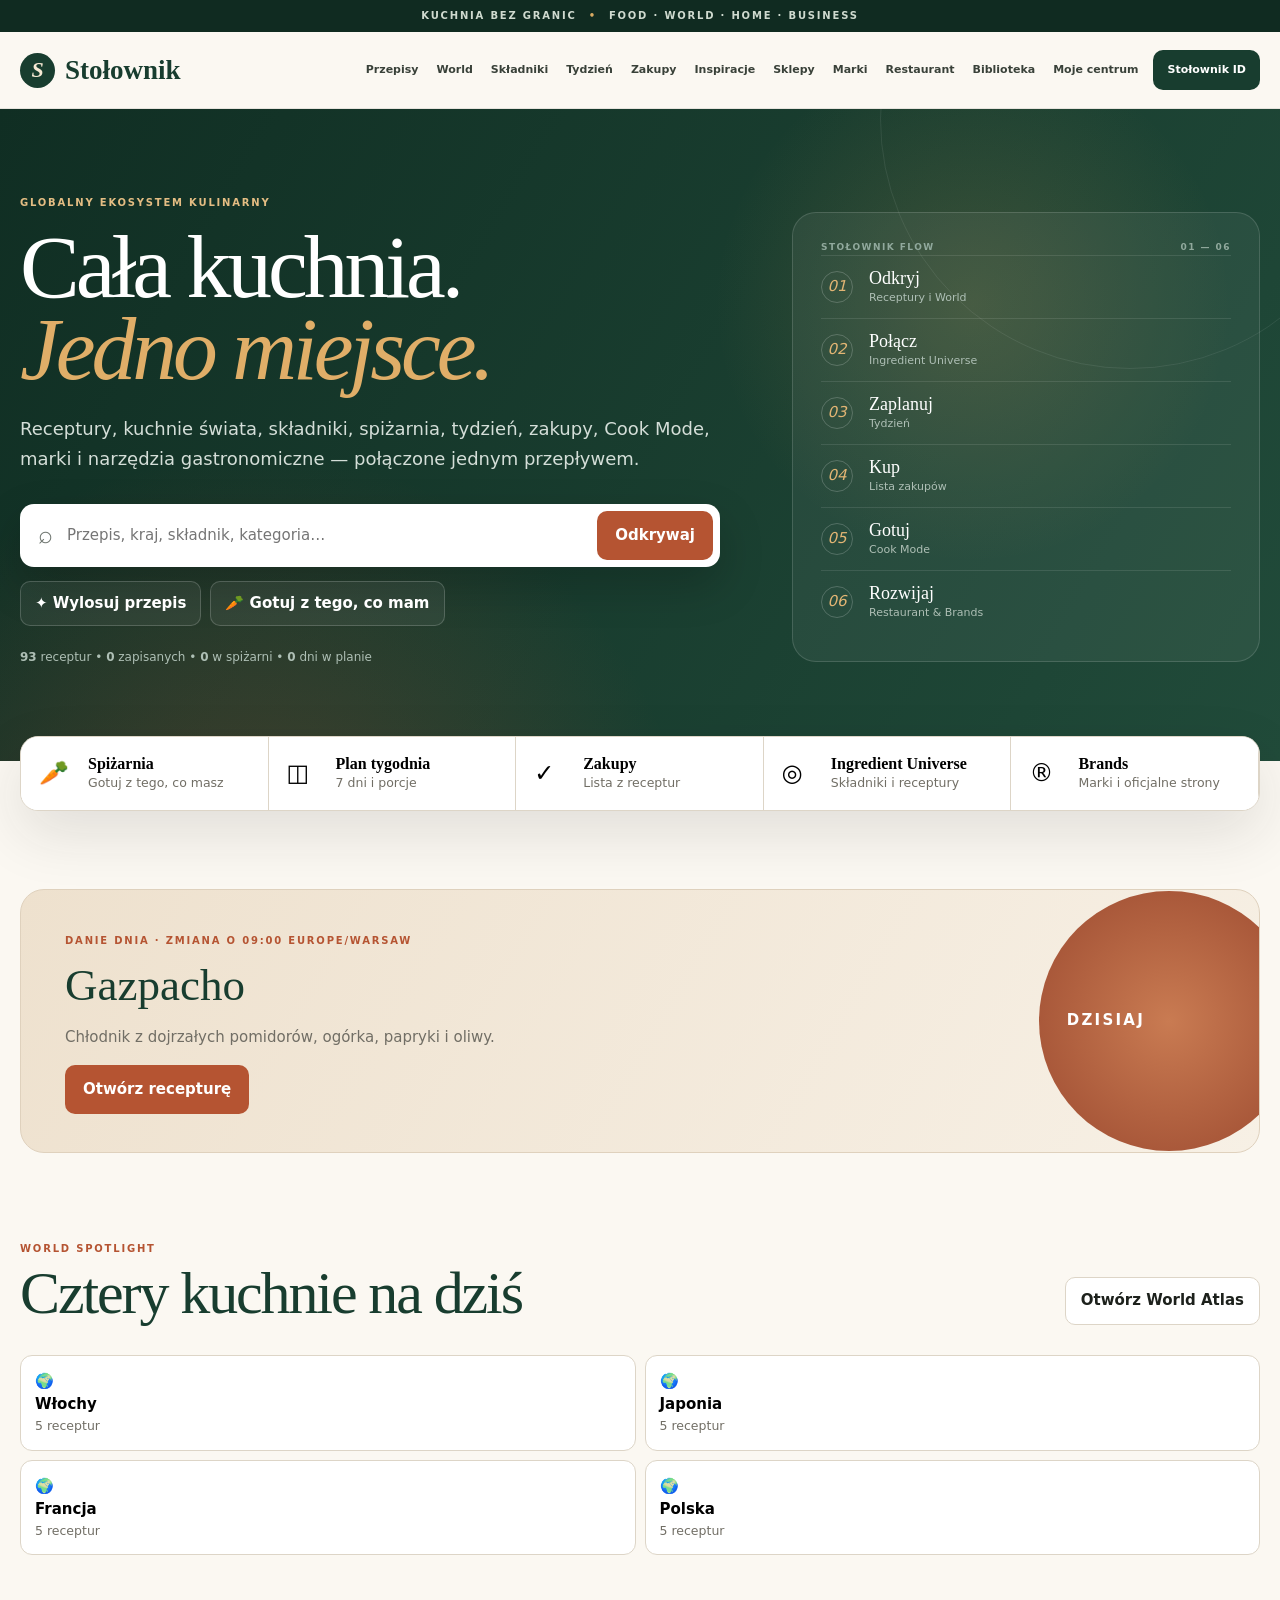
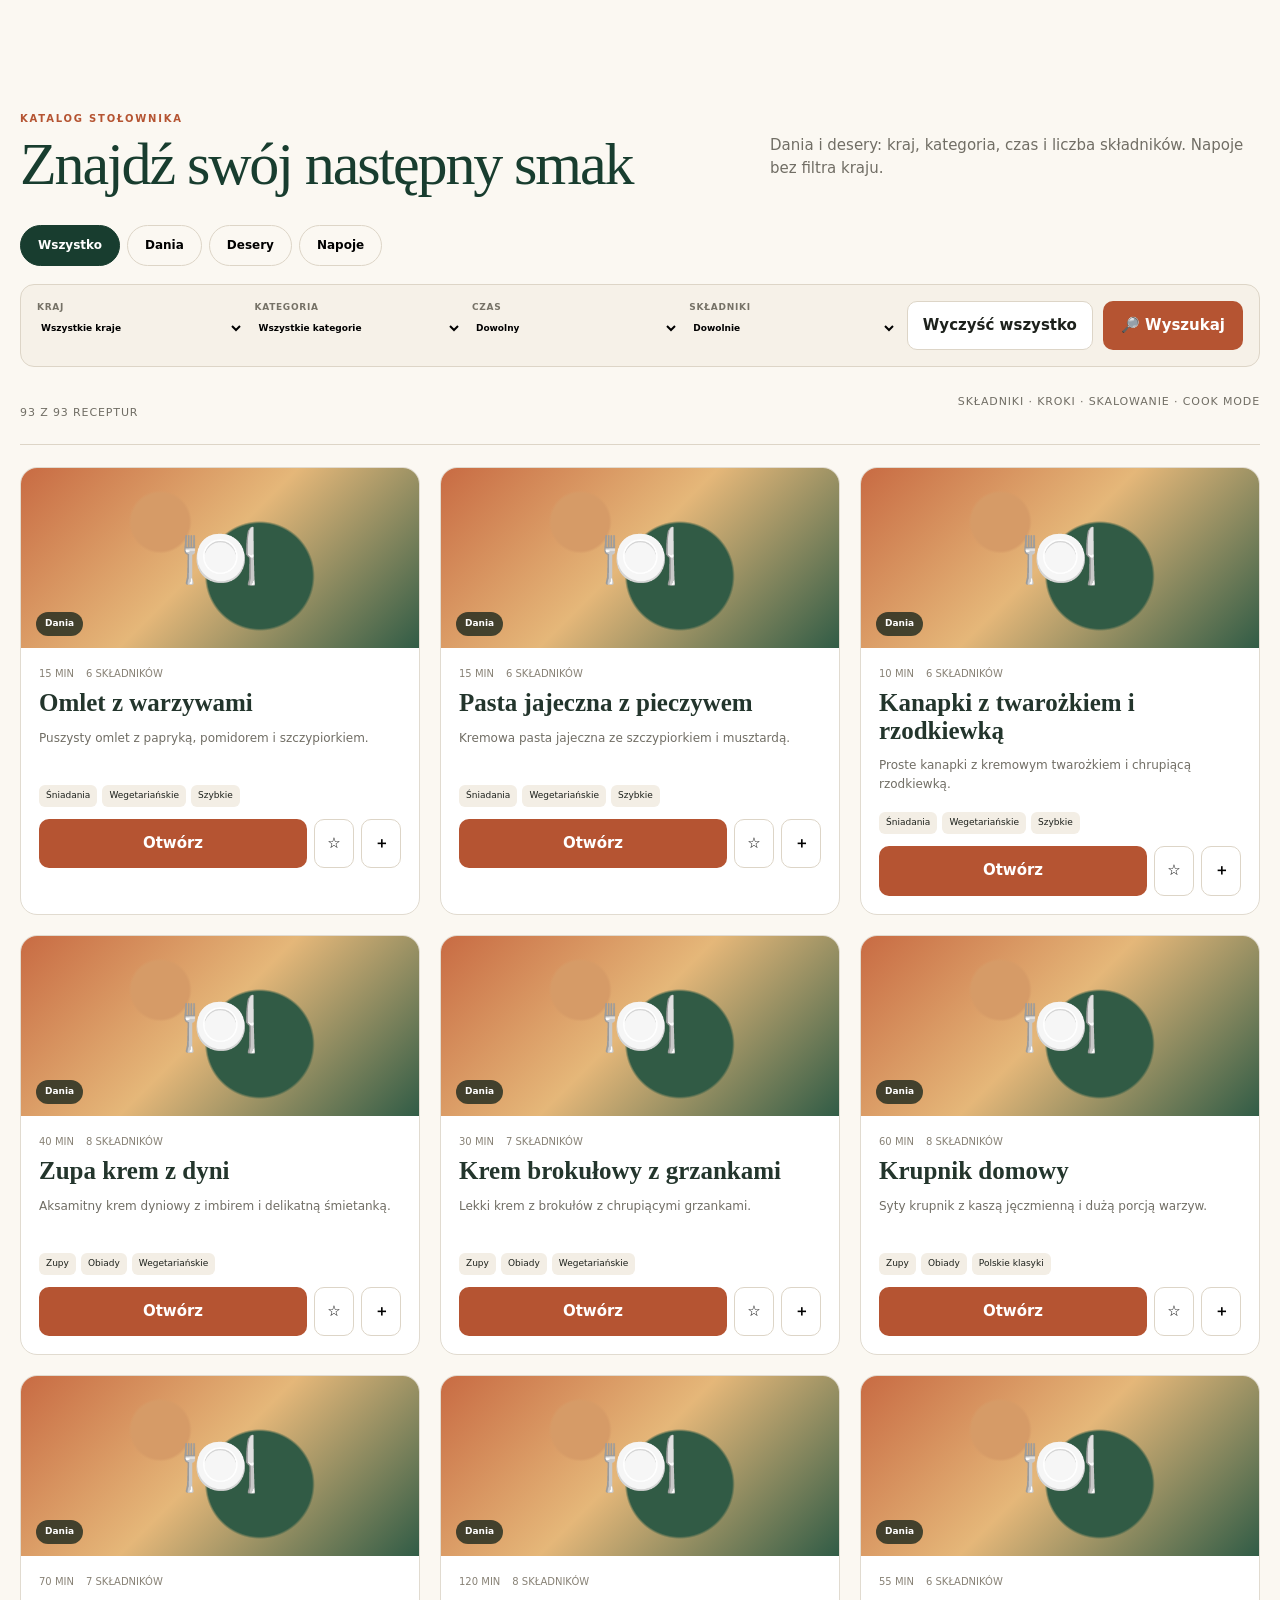
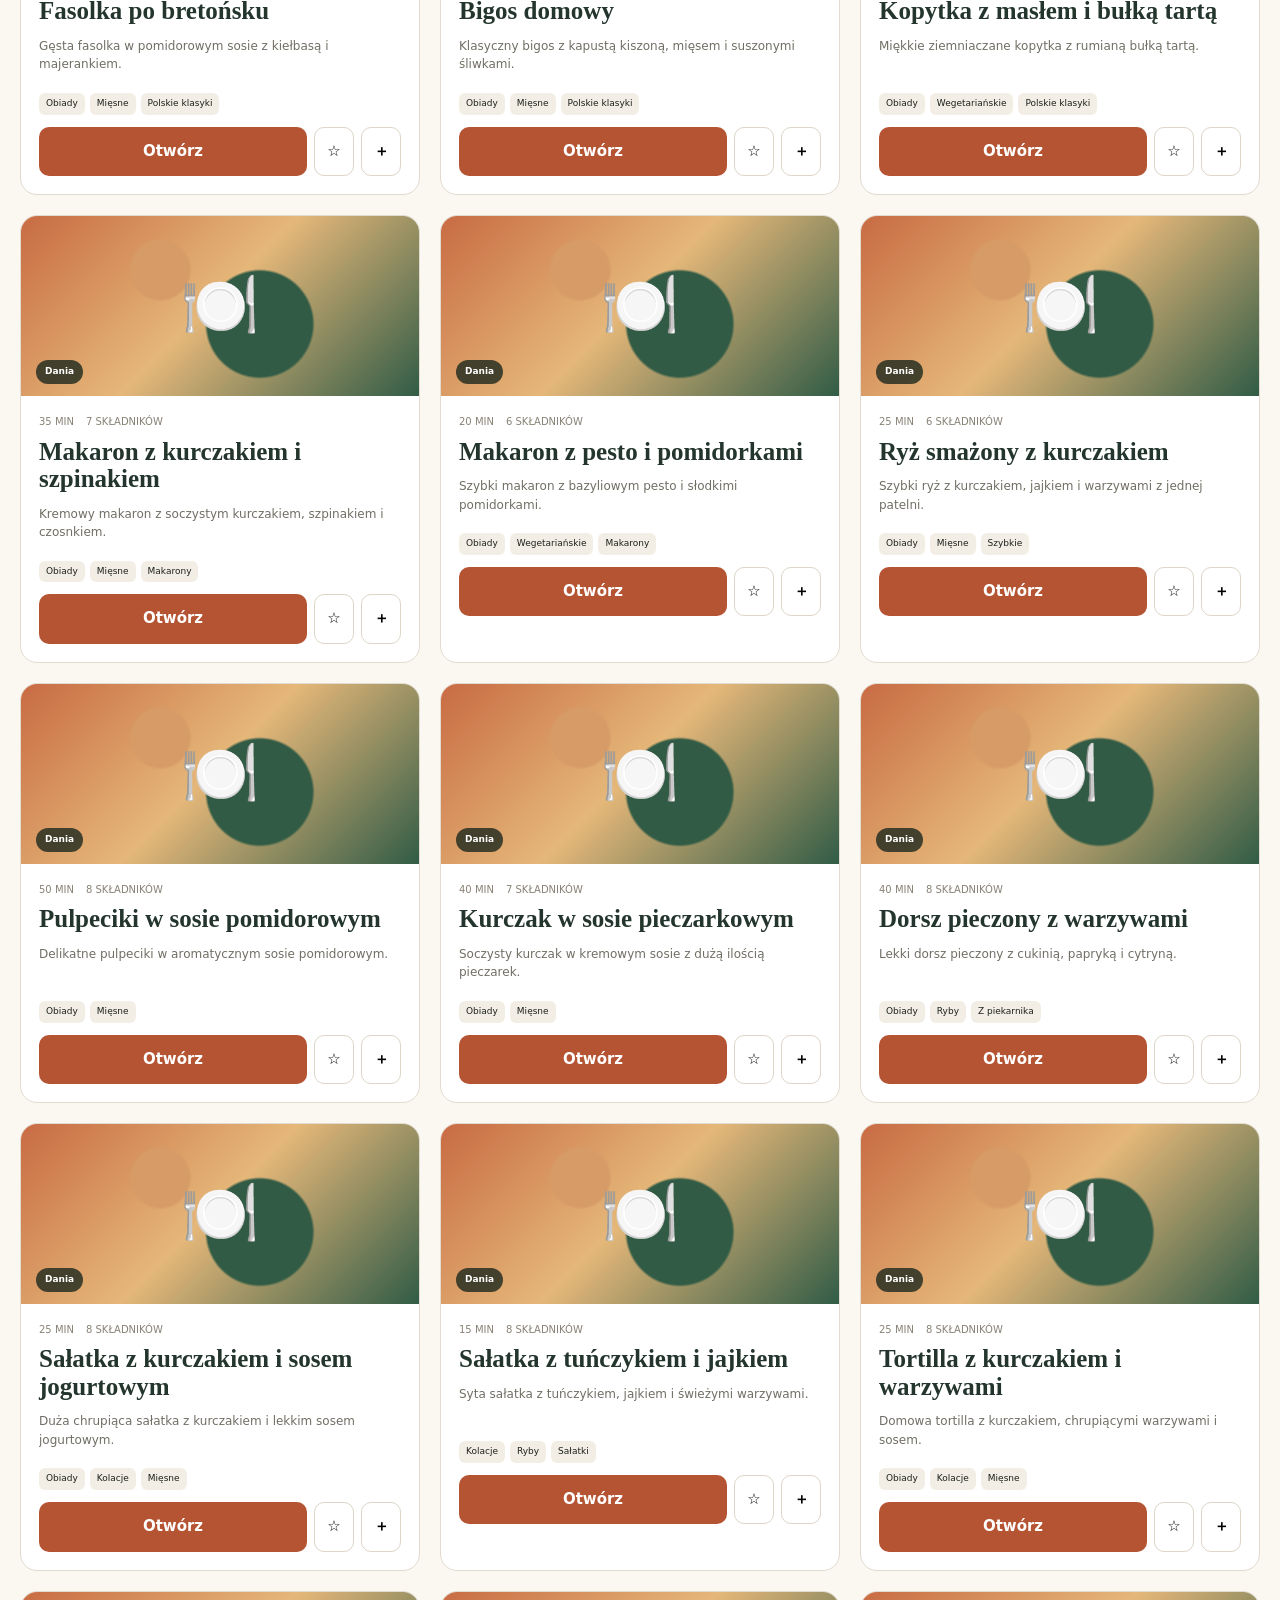
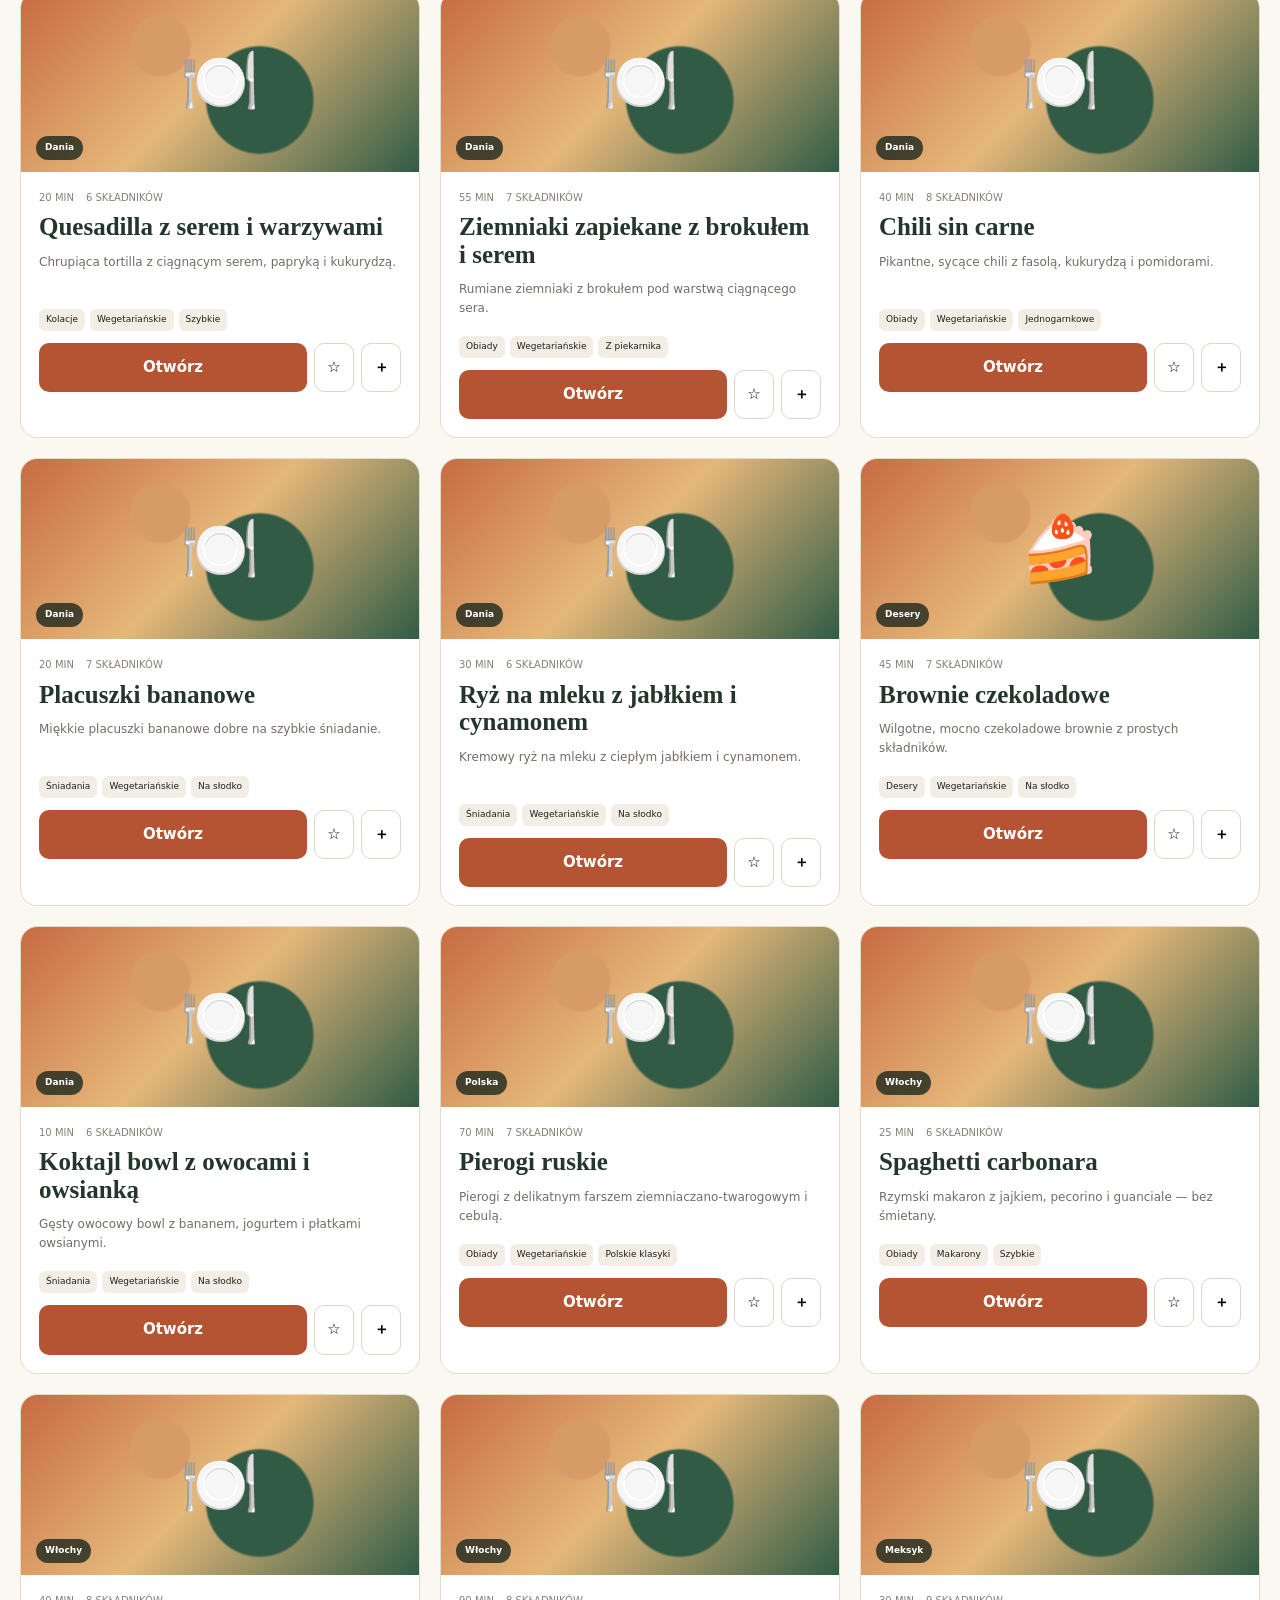
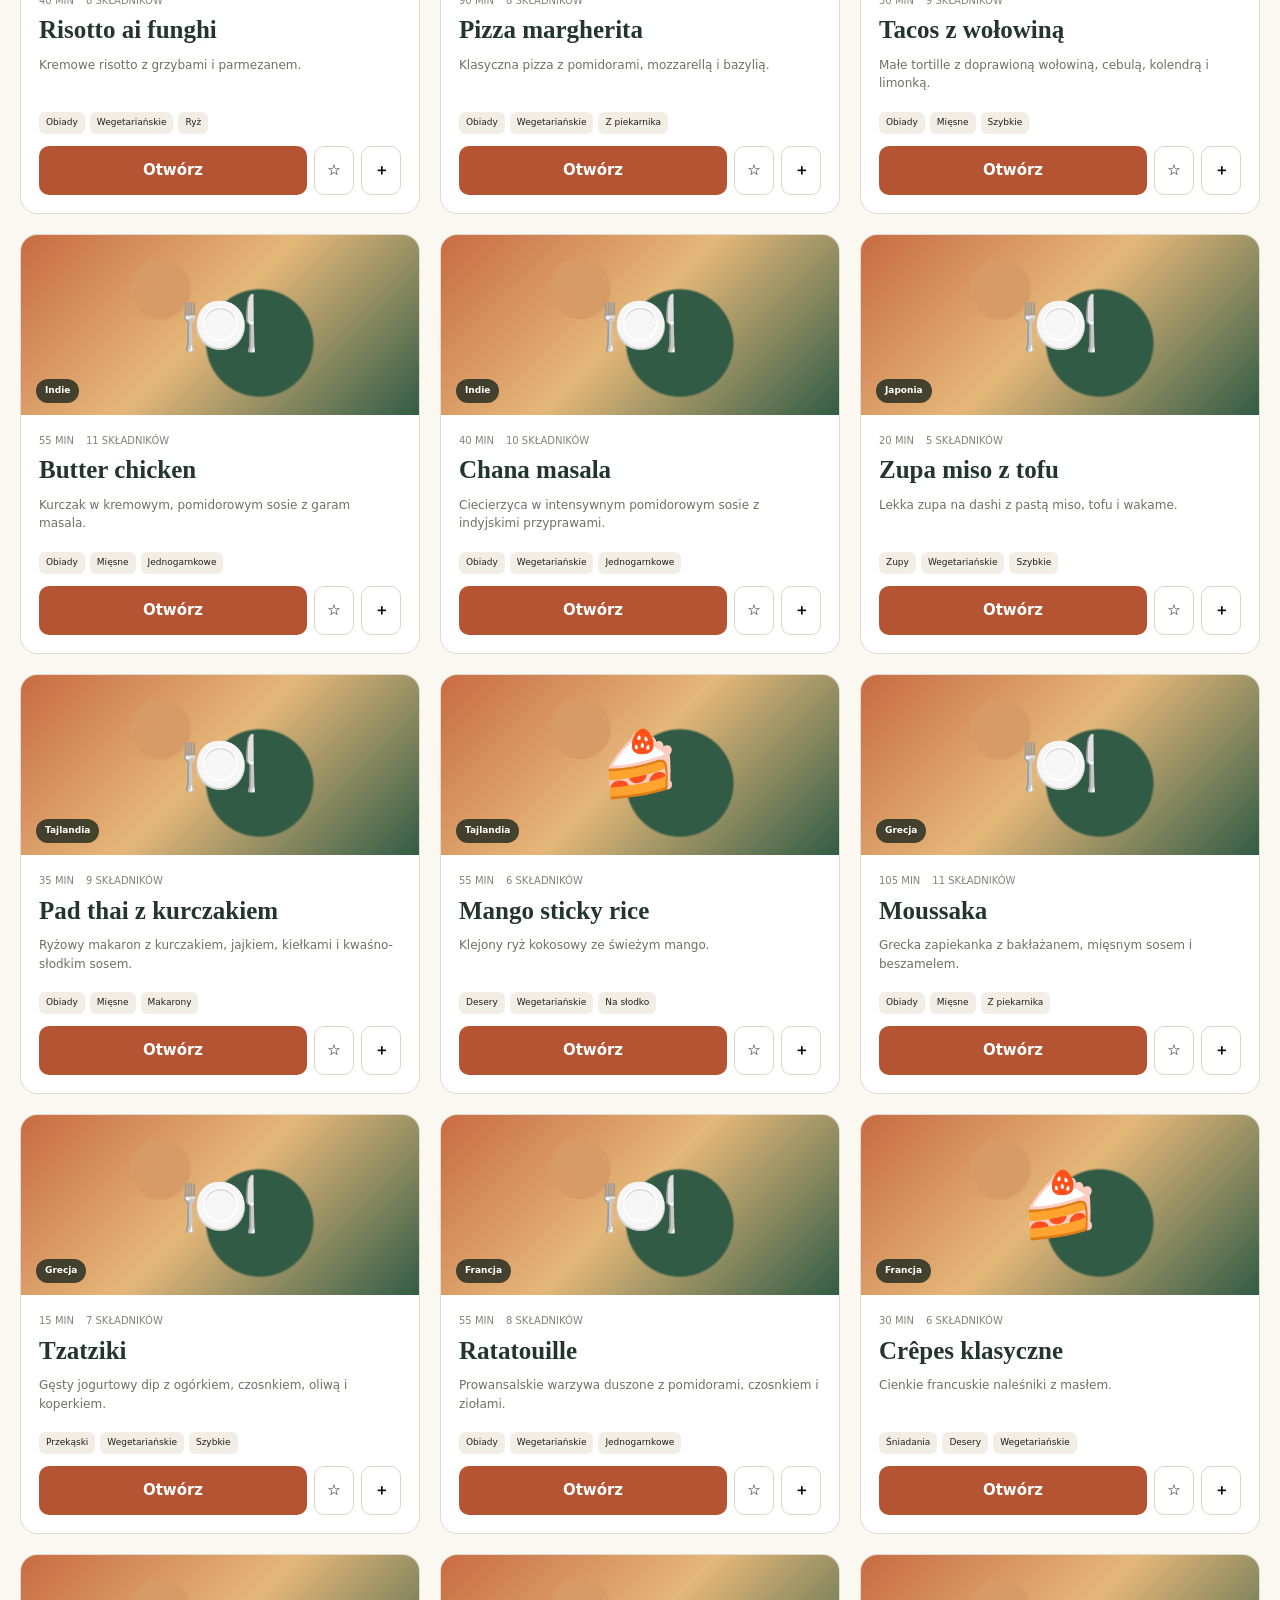
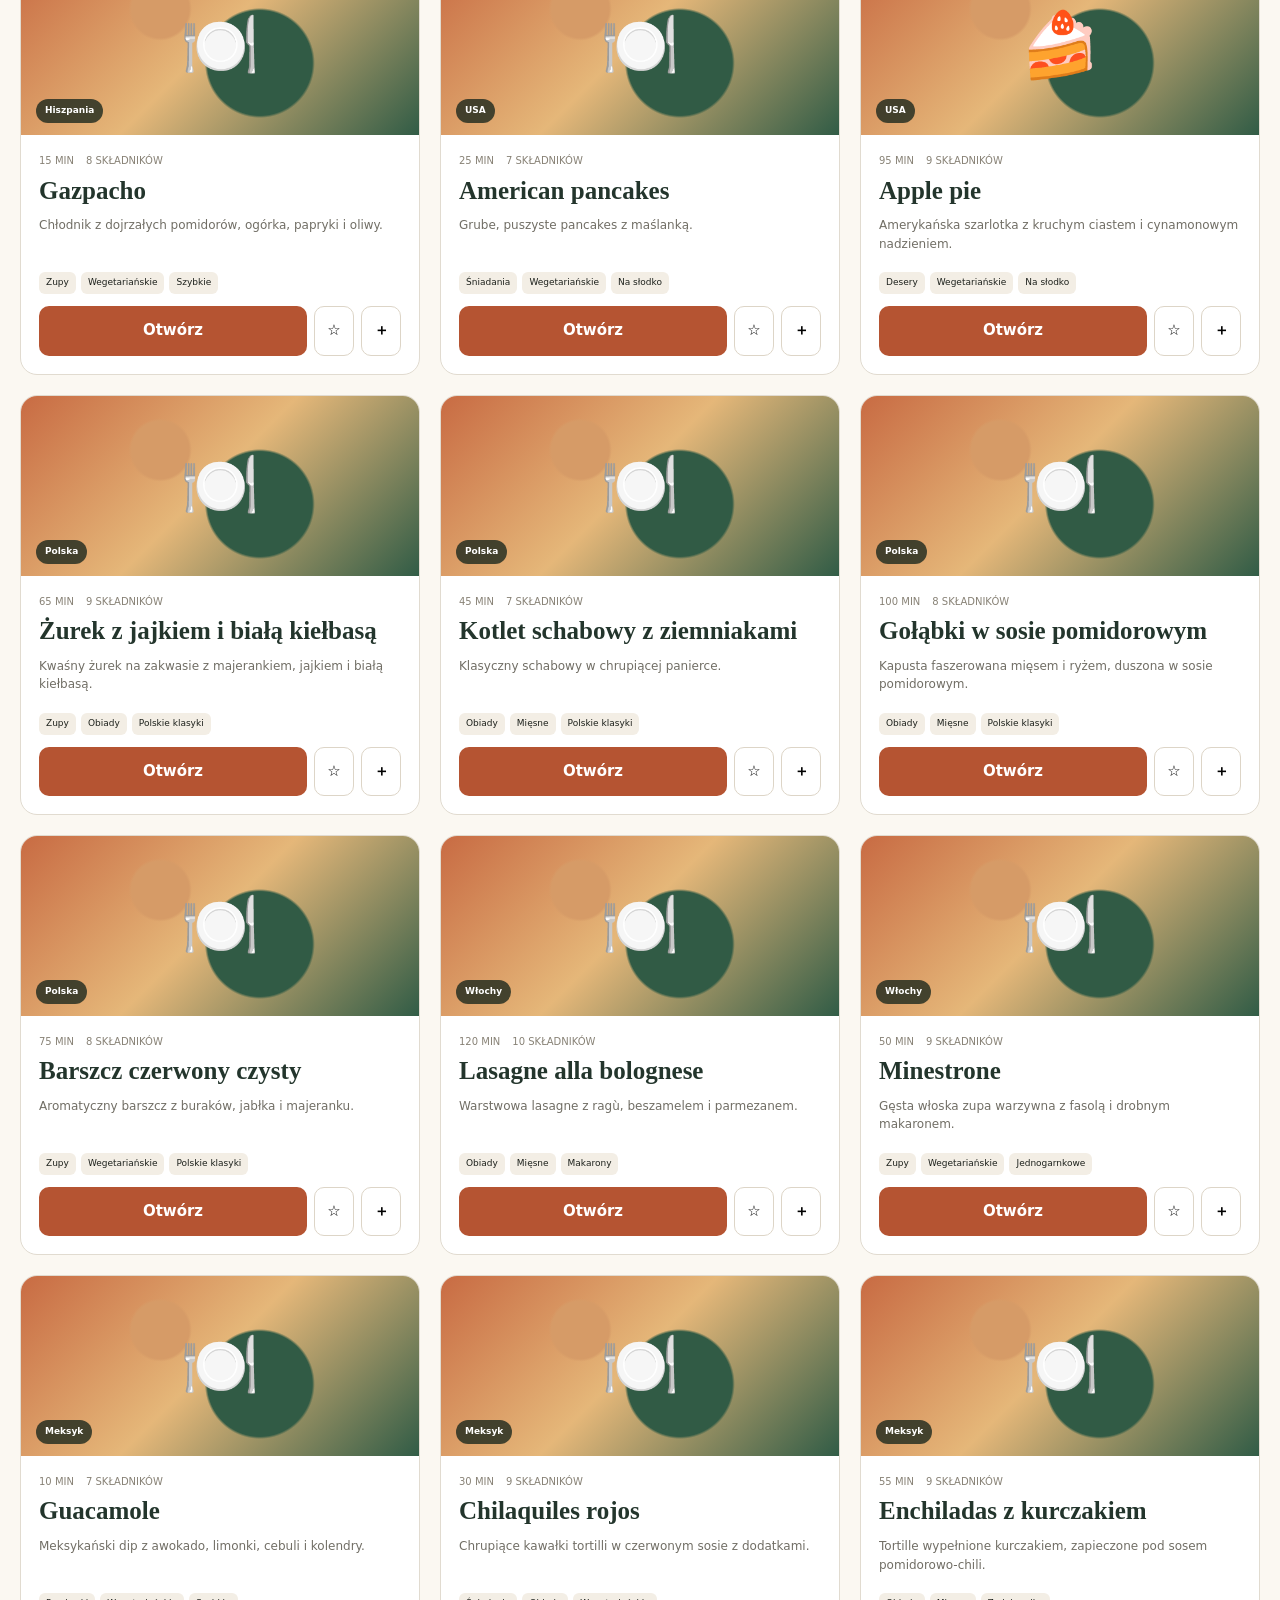
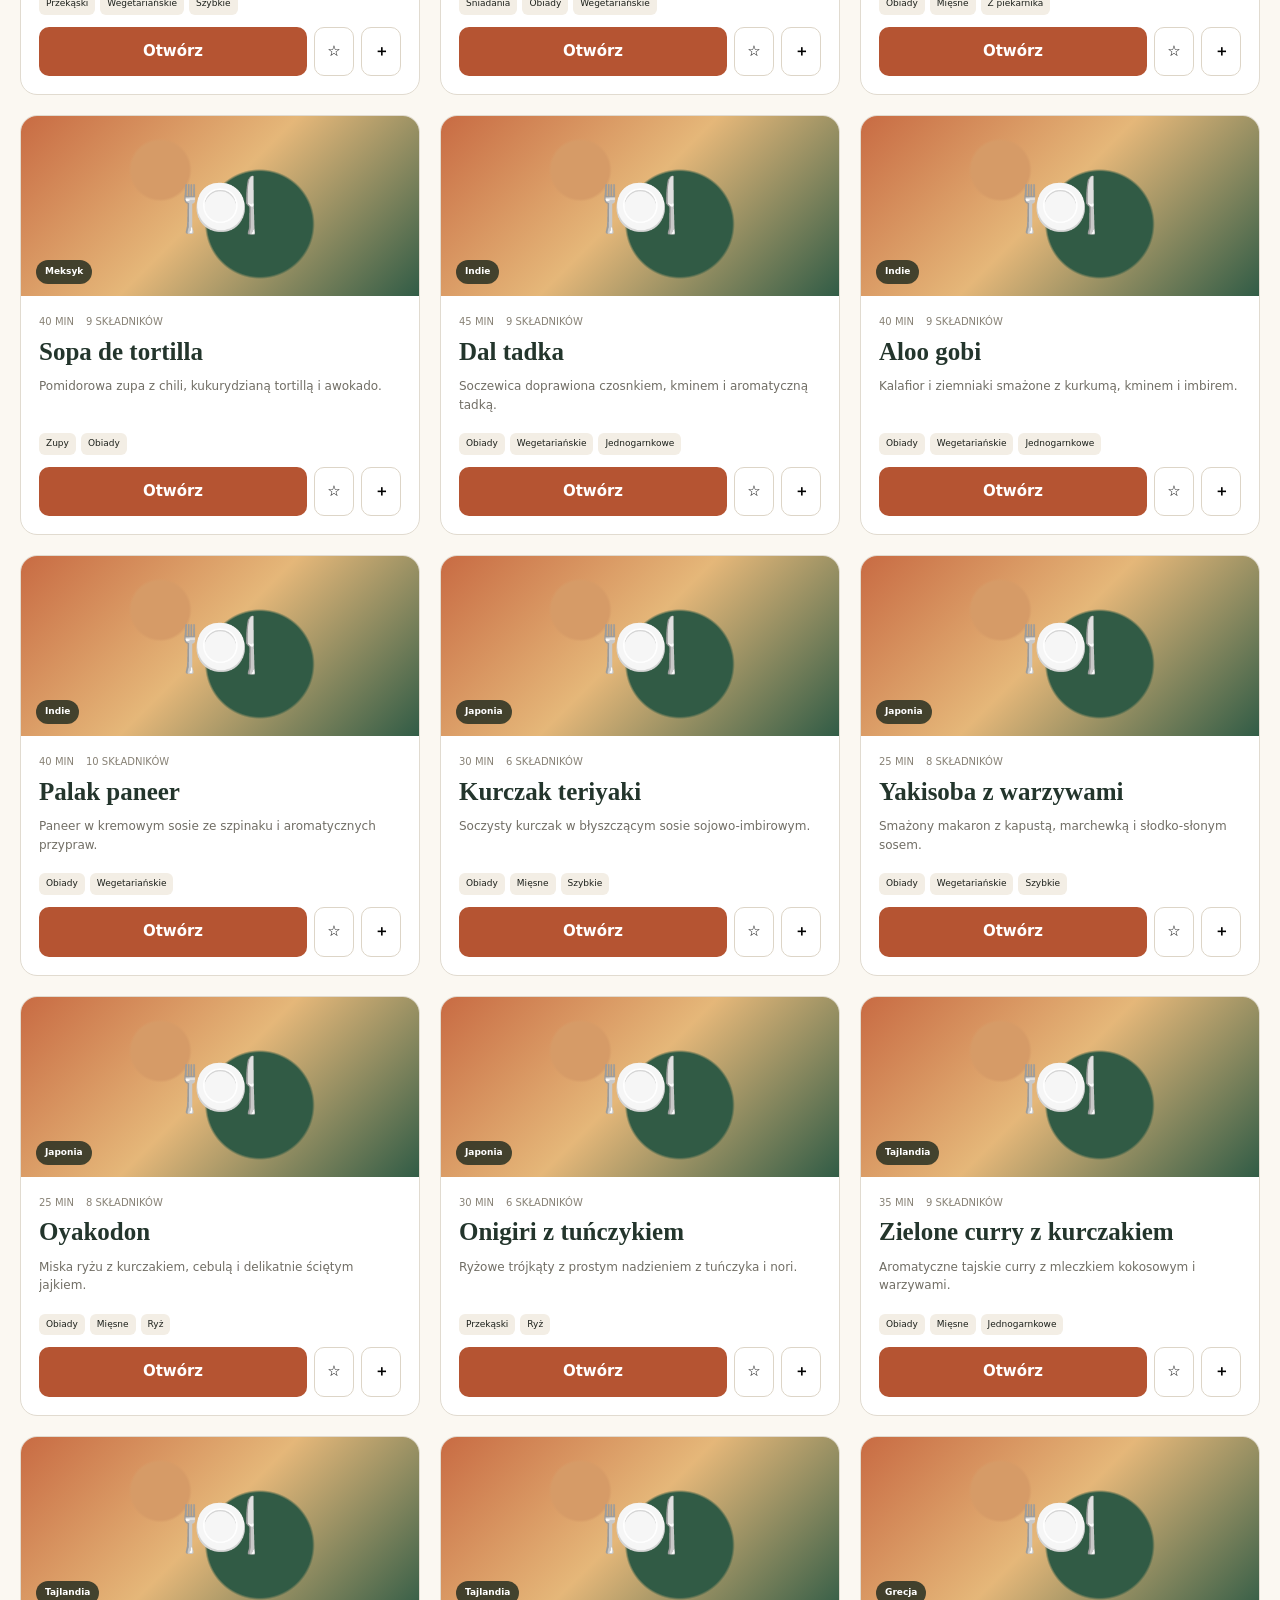
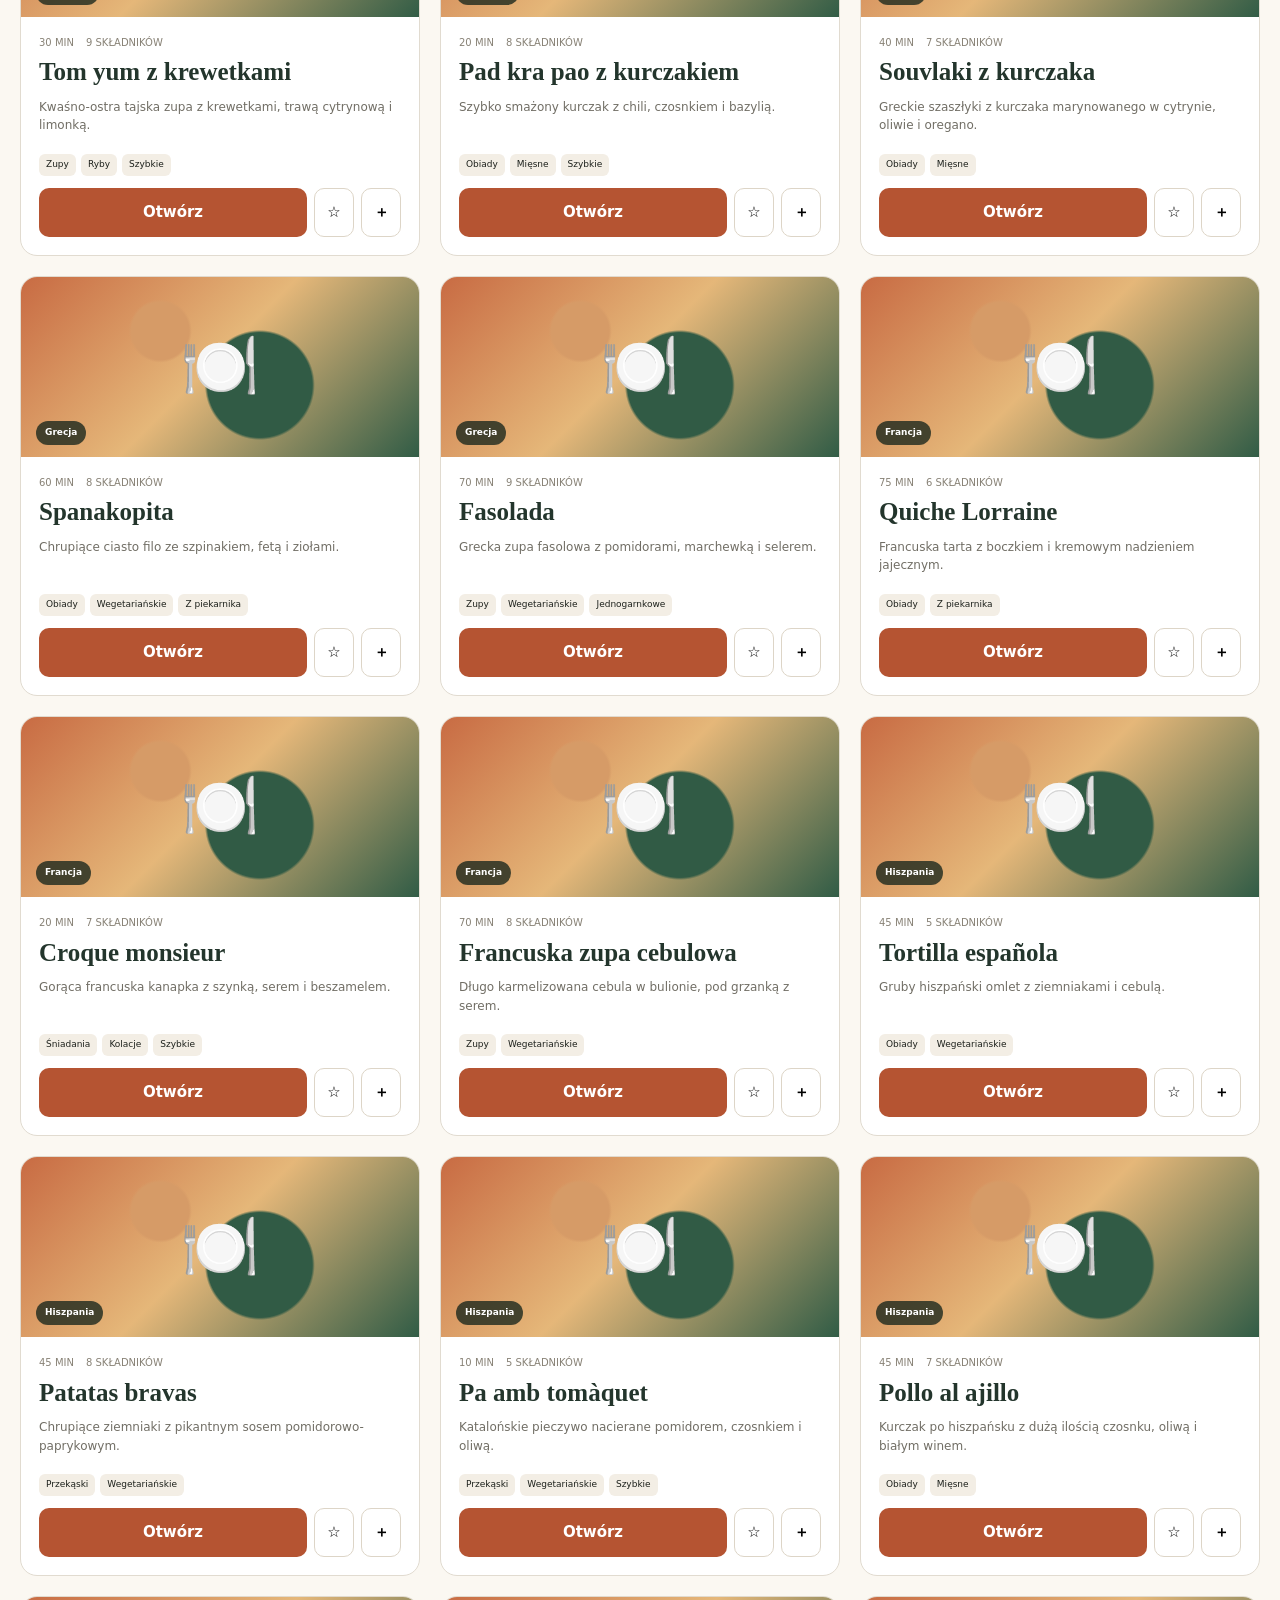
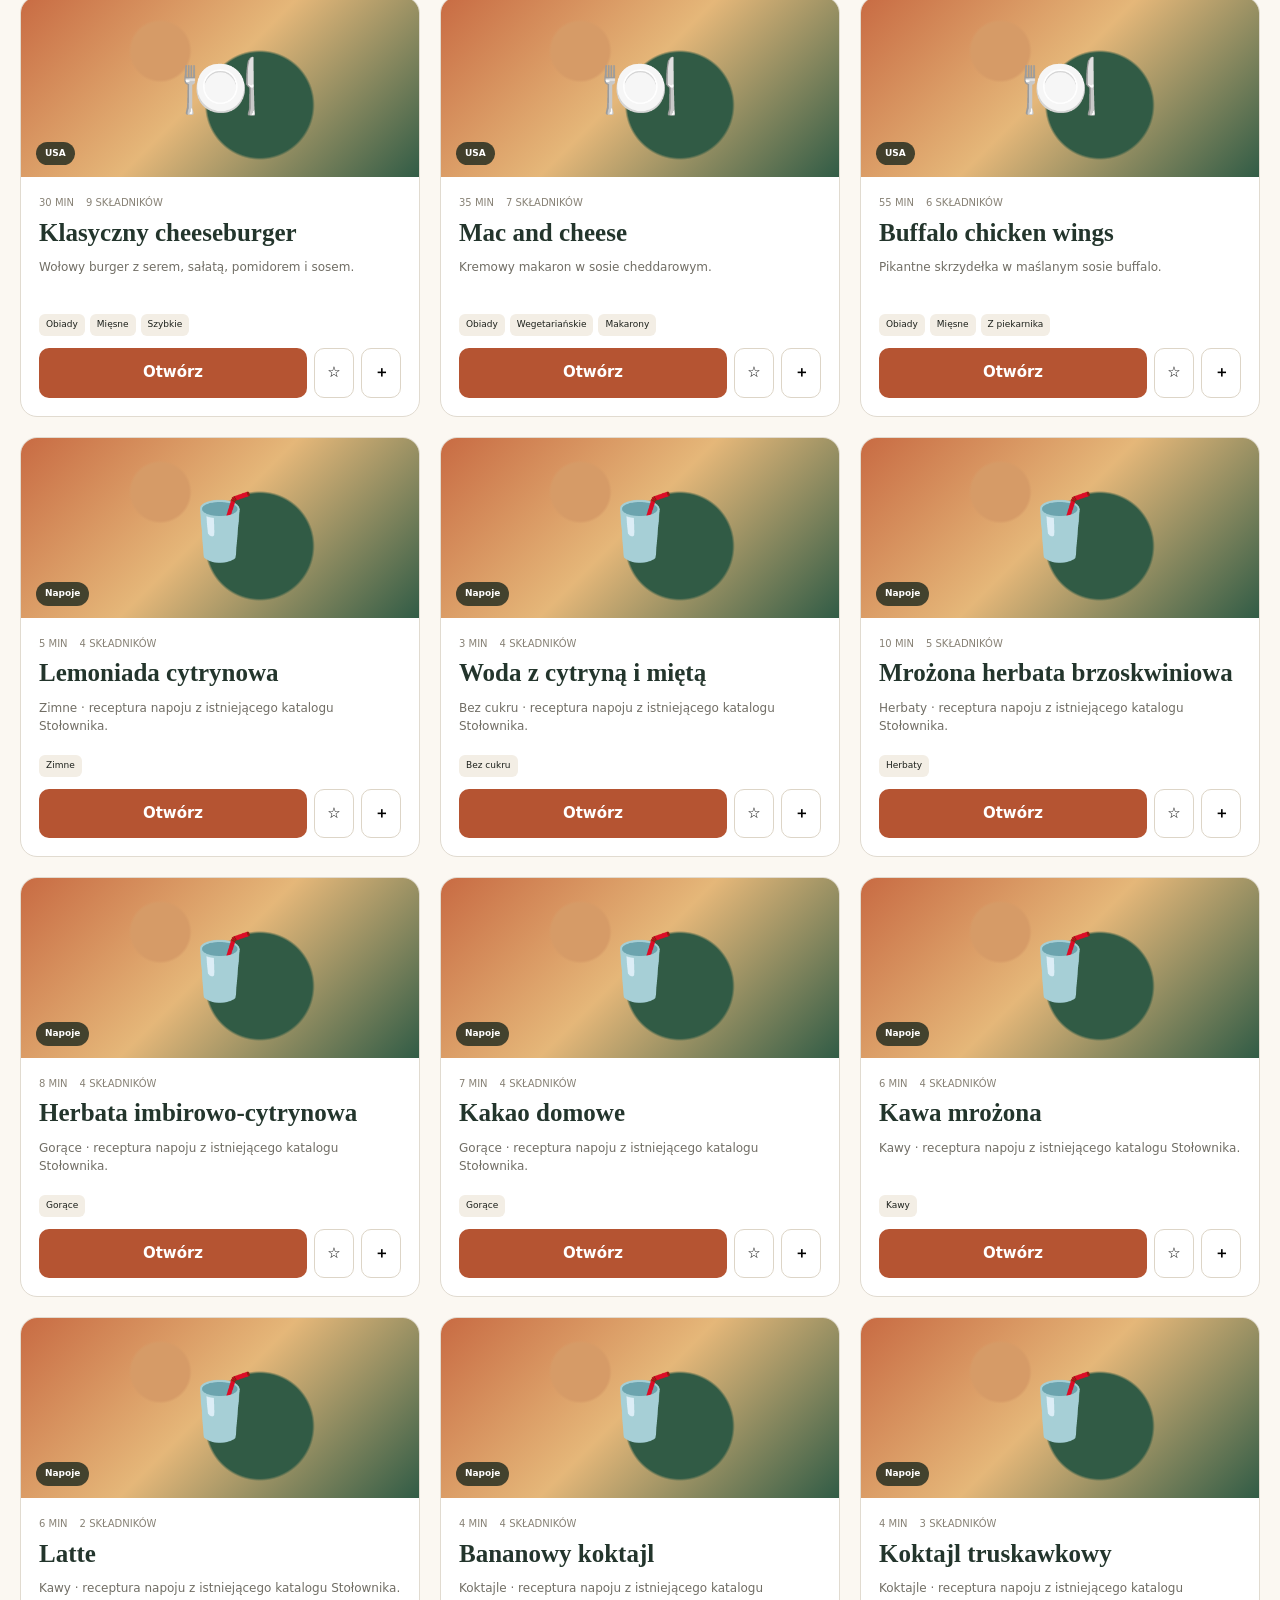
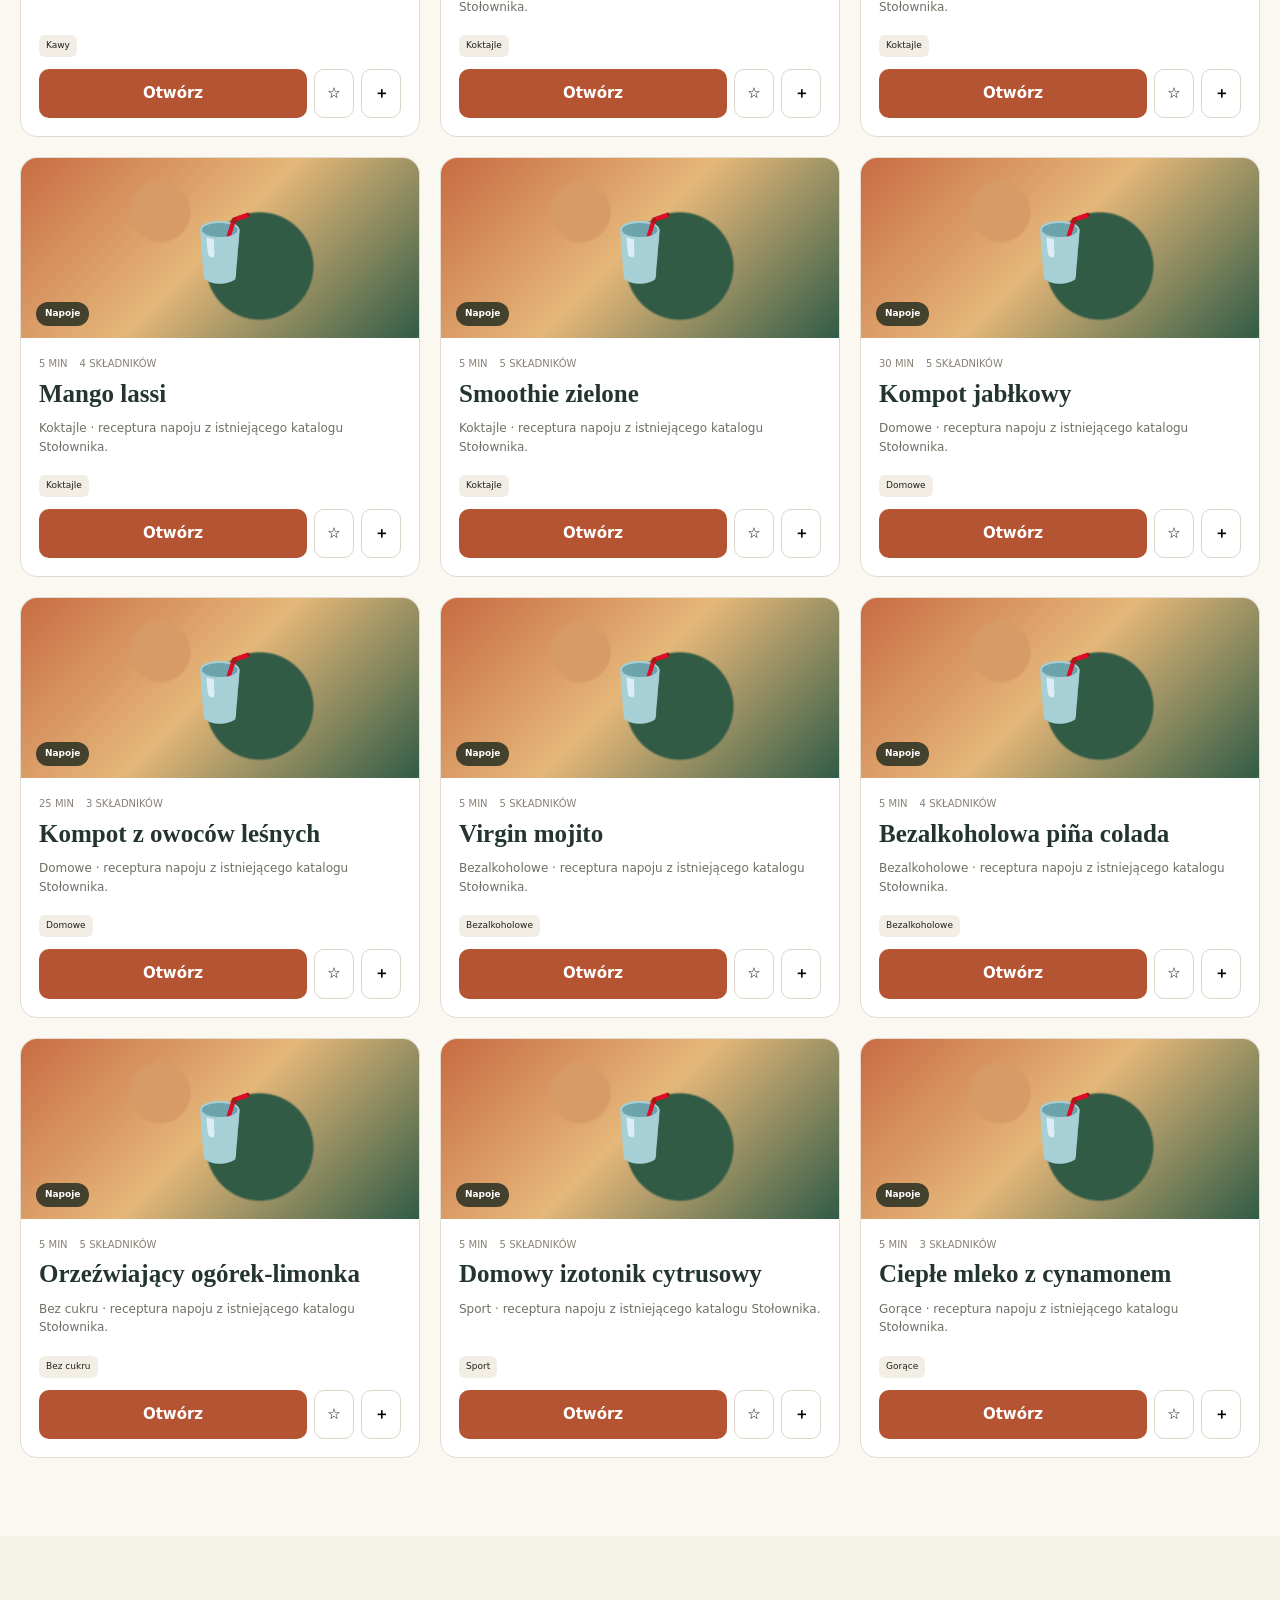
==== index.html @ 4857fc99 "Włącz przebudowę mediów i funkcji" ====
<!doctype html><html lang="pl"><head><meta charset="utf-8"><meta name="viewport" content="width=device-width,initial-scale=1"><meta name="description" content="Stołownik — receptury świata, planowanie, gotowanie, marki i narzędzia gastronomiczne."><meta name="theme-color" content="#183d2f"><link rel="manifest" href="manifest.webmanifest"><link rel="icon" href="stolownik-icon.svg" type="image/svg+xml"><link rel="canonical" href="https://stolownik.github.io/Sto-ownik/"><title>Stołownik — Odkrywaj. Gotuj. Smakuj.</title><script async src="https://www.googletagmanager.com/gtag/js?id=G-ZDFQ37XBFQ"></script><script>window.dataLayer=window.dataLayer||[];function gtag(){dataLayer.push(arguments)}gtag('js',new Date());gtag('config','G-ZDFQ37XBFQ');</script><link rel="stylesheet" href="stolownik-world.css?v=8"></head><body><a class="skipLink" href="#discover">Przejdź do receptur</a><div class="topbar">KUCHNIA BEZ GRANIC <span>•</span> FOOD · WORLD · HOME · BUSINESS</div><nav class="nav"><div class="wrap navin"><a class="logo" href="#" aria-label="Stołownik — strona główna"><span>S</span>Stołownik</a><div class="links"><button onclick="document.querySelector('#discover').scrollIntoView()">Przepisy</button><button id="atlasBtn">World</button><button id="ingredientBtn">Składniki</button><button id="weekBtn">Tydzień</button><button id="shoppingHubBtn">Zakupy</button><button id="brandsBtn">Marki</button><button id="restaurantBtn">Restaurant</button><button id="hubBtn">Moje centrum</button><button id="loginBtn" class="account">Stołownik ID</button></div></div></nav><header class="hero"><div class="heroGlow"></div><div class="wrap heroGrid"><div class="heroCopy"><div class="eyebrow">Globalny ekosystem kulinarny</div><h1>Cała kuchnia.<br><em>Jedno miejsce.</em></h1><p class="lead">Receptury, kuchnie świata, składniki, spiżarnia, tydzień, zakupy, Cook Mode, marki i narzędzia gastronomiczne — połączone jednym przepływem.</p><div class="search"><span>⌕</span><input id="globalSearch" aria-label="Szukaj receptur" placeholder="Przepis, kraj, składnik, kategoria…"><button id="searchBtn" class="primary">Odkrywaj</button></div><div class="heroActions"><button id="randomBtn" class="ghostLight">✦ Wylosuj przepis</button><button data-tool="pantry" class="ghostLight">🥕 Gotuj z tego, co mam</button></div><p id="personalStats" class="personalStats" aria-live="polite"></p></div><aside class="heroCard"><div class="heroCardTop"><span>STOŁOWNIK FLOW</span><b>01 — 06</b></div><div class="flow"><div><i>01</i><span><b>Odkryj</b>Receptury i World</span></div><div><i>02</i><span><b>Połącz</b>Ingredient Universe</span></div><div><i>03</i><span><b>Zaplanuj</b>Tydzień</span></div><div><i>04</i><span><b>Kup</b>Lista zakupów</span></div><div><i>05</i><span><b>Gotuj</b>Cook Mode</span></div><div><i>06</i><span><b>Rozwijaj</b>Restaurant & Brands</span></div></div></aside></div></header><main><section class="quick"><div class="wrap quickGrid"><button data-tool="pantry"><span>🥕</span><b>Spiżarnia</b><small>Gotuj z tego, co masz</small></button><button onclick="document.getElementById('weekBtn').click()"><span>◫</span><b>Plan tygodnia</b><small>7 dni i porcje</small></button><button onclick="document.getElementById('shoppingHubBtn').click()"><span>✓</span><b>Zakupy</b><small>Lista z receptur</small></button><button onclick="document.getElementById('ingredientBtn').click()"><span>◎</span><b>Ingredient Universe</b><small>Składniki i receptury</small></button><button onclick="document.getElementById('brandsBtn').click()"><span>®</span><b>Brands</b><small>Marki i oficjalne strony</small></button></div></section><section class="section dailySection"><div class="wrap"><div id="dailyDish" class="dailyDish"></div></div></section><section class="section"><div class="wrap"><div class="sectionHead"><div><div class="eyebrow">World Spotlight</div><h2>Cztery kuchnie na dziś</h2></div><button onclick="document.getElementById('atlasBtn').click()" class="secondary">Otwórz World Atlas</button></div><div id="countrySpotlight" class="countryGrid"></div></div></section><section class="section" id="discover"><div class="wrap"><div class="sectionHead"><div><div class="eyebrow">Katalog Stołownika</div><h2>Znajdź swój następny smak</h2></div><p>Dania i desery: kraj, kategoria, czas i liczba składników. Napoje bez filtra kraju.</p></div><div class="pillbar"><button class="pill active" data-type="Wszystkie">Wszystko</button><button class="pill" data-type="Dania">Dania</button><button class="pill" data-type="Desery">Desery</button><button class="pill" data-type="Napoje">Napoje</button></div><div id="smartFilters"></div><div class="resultsHead"><p id="resultCount" aria-live="polite"></p><span>Składniki · kroki · skalowanie · Cook Mode</span></div><div id="recipeGrid" class="recipeGrid"></div></div></section><section class="manifest"><div class="wrap manifestGrid"><div><div class="eyebrow">Stołownik ecosystem</div><h2>Od lodówki<br>do <em>biznesu.</em></h2></div><div class="manifestText"><p>Jedna receptura łączy World, Ingredient Universe, planer, zakupy, spiżarnię, kolekcje i Cook Mode.</p><div class="manifestStats"><div><b>FOOD</b><span>receptury i Cook Mode</span></div><div><b>WORLD</b><span>kraje i kuchnie</span></div><div><b>HOME</b><span>spiżarnia, plan, zakupy</span></div><div><b>BUSINESS</b><span>marki i gastronomia</span></div></div></div></div></section><section class="section ecosystem"><div class="wrap"><div class="sectionHead"><div><div class="eyebrow">Platforma</div><h2>Jeden rdzeń Stołownika</h2></div><p>Aktywne moduły korzystają ze wspólnego stanu i katalogu. Funkcje wymagające usług zewnętrznych są oznaczone.</p></div><div class="ecosystemGrid"><article><span>🌍</span><h3>World Atlas</h3><p>Kraje, receptury i bezpośrednie przejścia.</p><button onclick="document.getElementById('atlasBtn').click()" class="secondary">Atlas</button></article><article><span>🥕</span><h3>Ingredient Universe</h3><p>Indeks generowany z faktycznych składników katalogu.</p><button onclick="document.getElementById('ingredientBtn').click()" class="secondary">Składniki</button></article><article><span>®</span><h3>Brands & Products</h3><p>Marki i oficjalne strony. Obecność nie oznacza sponsorowania.</p><button onclick="document.getElementById('brandsBtn').click()" class="secondary">Marki</button></article><article><span>🤝</span><h3>Partners Hub</h3><p>Warstwa pod potwierdzone współprace i oznaczone kampanie.</p><button id="partnersBtn" class="secondary">Partners</button></article><article><span>👨‍🍳</span><h3>Restaurant Studio</h3><p>Food cost, waste, target i Menu Studio na danych użytkownika.</p><button onclick="document.getElementById('restaurantBtn').click()" class="secondary">Restaurant</button></article><article><span>📲</span><h3>PWA & offline</h3><p>Manifest, service worker i lokalne dane aplikacji.</p><button id="toolsBtn" class="secondary">Moje dane</button></article><article class="locked"><span>✨</span><h3>AI Chef</h3><p>Produkcję podłączysz później do bezpiecznego backendu i wybranego modelu.</p><b>DO PODŁĄCZENIA</b></article><article class="locked"><span>♥</span><h3>Health & Fitness</h3><p>Warstwa wymaga zweryfikowanych danych żywieniowych; Stołownik nie wymyśla makro ani diagnoz.</p><b>DANE DO PODŁĄCZENIA</b></article><article class="locked"><span>◉</span><h3>Social & Creators</h3><p>Konta, publikowanie, moderację i synchronizację podłączysz do backendu.</p><b>DO PODŁĄCZENIA</b></article></div></div></section></main><footer class="footer"><div class="wrap footerGrid"><div><a class="logo footerLogo" href="#"><span>S</span>Stołownik</a><p>Smaki, do których chce się wracać.</p></div><div><b>Food</b><p>Receptury<br>Ingredient Universe<br>Cook Mode<br>Spiżarnia</p></div><div><b>World & Home</b><p>World Atlas<br>Tydzień<br>Zakupy<br>Kolekcje</p></div><div><b>Business</b><p>Brands<br>Partners<br>Restaurant Studio<br>Stołownik ID</p></div></div></footer><div class="modal" id="authModal"><div class="dialog"><div class="row modalHead"><h2>Stołownik ID</h2><button id="closeAuth" class="secondary" aria-label="Zamknij">✕</button></div><p class="muted">Konto produkcyjne podłączysz później do bezpiecznego backendu. Formularz nie zapisuje hasła lokalnie.</p><form id="authForm"><label>E-mail<input type="email" required autocomplete="email"></label><label>Hasło<input type="password" required autocomplete="current-password" minlength="8"></label><button class="primary" type="submit">Kontynuuj</button></form><p id="authStatus" class="small" aria-live="polite"></p></div></div><script src="stolownik-recipes.js?v=1" defer></script><script src="stolownik-world-recipes.js?v=1" defer></script><script src="stolownik-world-recipes-extended.js?v=1" defer></script><script src="stolownik-world-recipes-complete.js?v=1" defer></script><script src="stolownik-drinks.js?v=2" defer></script><script src="stolownik-app-v6.js?v=2" defer></script><script src="stolownik-final-v1.js?v=1" defer></script><script src="stolownik-colossus-v1.js?v=1" defer></script><script src="stolownik-rebuild-v2.js?v=1" defer></script></body></html>
---- stolownik-world.css ----
:root{--cream:#f3ede2;--paper:#fbf8f2;--ink:#1d211c;--muted:#716e65;--green:#183d2f;--green2:#285b45;--rust:#b55432;--gold:#d8aa62;--line:#ddd5c7;--shadow:0 22px 60px rgba(31,37,29,.12);--serif:Georgia,'Times New Roman',serif}*{box-sizing:border-box}html{scroll-behavior:smooth}body{margin:0;background:var(--paper);color:var(--ink);font:15px/1.55 Inter,ui-sans-serif,system-ui,-apple-system,Segoe UI,sans-serif}button,input,select{font:inherit}button{cursor:pointer}.wrap{width:min(1240px,calc(100% - 40px));margin:auto}.skipLink{position:fixed;left:12px;top:-60px;z-index:100;background:#fff;color:#183d2f;padding:12px 16px;border-radius:10px}.skipLink:focus{top:12px}.topbar{height:32px;display:flex;align-items:center;justify-content:center;gap:12px;background:#102b21;color:#cfdacf;font-size:10px;font-weight:800;letter-spacing:.18em}.topbar span{color:var(--gold)}.nav{position:sticky;top:0;z-index:30;background:rgba(251,248,242,.94);backdrop-filter:blur(18px);border-bottom:1px solid rgba(49,52,45,.1)}.navin{min-height:76px;display:flex;align-items:center}.logo{display:flex;align-items:center;gap:10px;color:var(--green);font:700 27px/1 var(--serif);text-decoration:none}.logo>span{display:grid;place-items:center;width:35px;height:35px;border-radius:50%;background:var(--green);color:#f6e9d4;font:italic 700 22px var(--serif)}.links{display:flex;align-items:center;gap:2px;margin-left:auto;overflow:auto}.links button{border:0;background:transparent;padding:9px 8px;border-radius:10px;color:#394139;font-size:11px;font-weight:750;white-space:nowrap}.links button:hover,.links button:focus-visible{background:#ebe5da}.links .account{margin-left:5px;background:var(--green);color:white;padding:11px 14px}.hero{position:relative;overflow:hidden;background:#173b2e;color:white;padding:86px 0 82px}.hero:before{content:"";position:absolute;inset:0;background:radial-gradient(circle at 76% 30%,rgba(213,162,88,.18),transparent 24%),radial-gradient(circle at 20% 120%,rgba(181,84,50,.3),transparent 34%),linear-gradient(120deg,#102e23,#214b3a)}.heroGlow{position:absolute;width:500px;height:500px;border:1px solid rgba(255,255,255,.08);border-radius:50%;right:-100px;top:-240px}.heroGrid{position:relative;display:grid;grid-template-columns:1.2fr .8fr;gap:70px;align-items:center}.eyebrow,.kicker{text-transform:uppercase;letter-spacing:.18em;color:var(--rust);font-size:10px;font-weight:900}.hero .eyebrow{color:#e4bd83}.hero h1{max-width:760px;margin:15px 0 24px;font:500 clamp(58px,7vw,94px)/.92 var(--serif);letter-spacing:-.045em}.hero h1 em{color:#e0ae68;font-weight:400}.lead{max-width:700px;color:#d4ded8;font-size:18px;line-height:1.65}.leadSmall{font-size:17px;color:var(--muted)}.search{display:flex;align-items:center;gap:8px;max-width:700px;margin-top:30px;padding:7px 7px 7px 18px;border-radius:14px;background:#fff;box-shadow:0 18px 45px rgba(0,0,0,.2)}.search>span{font-size:25px;color:#6d746e}.search input{flex:1;min-width:0;border:0;outline:0;padding:12px 6px}.primary,.secondary,.ghostLight,.iconBtn{border-radius:10px;font-weight:800}.primary{border:0;background:var(--rust);color:white;padding:13px 18px}.secondary{border:1px solid var(--line);background:white;color:var(--ink);padding:11px 15px}.ghostLight{border:1px solid rgba(255,255,255,.18);background:rgba(255,255,255,.06);color:white;padding:10px 14px}.heroActions{display:flex;gap:9px;margin-top:14px}.personalStats{margin-top:22px;color:#aebfb5;font-size:12px}.heroCard{border:1px solid rgba(255,255,255,.14);border-radius:24px;background:rgba(255,255,255,.055);padding:28px}.heroCardTop{display:flex;justify-content:space-between;color:#91a99d;font-size:9px;font-weight:900;letter-spacing:.16em}.flow>div{display:flex;align-items:center;gap:16px;padding:12px 0;border-top:1px solid rgba(255,255,255,.1)}.flow i{display:grid;place-items:center;width:32px;height:32px;border:1px solid rgba(255,255,255,.2);border-radius:50%;color:#e2b574}.flow span{color:#aebfb5;font-size:11px}.flow b{display:block;color:white;font:500 18px var(--serif)}.quick{position:relative;z-index:3;margin-top:-25px}.quickGrid{display:grid;grid-template-columns:repeat(5,1fr);background:#fff;border:1px solid var(--line);border-radius:18px;box-shadow:var(--shadow);overflow:hidden}.quickGrid button{display:grid;grid-template-columns:40px 1fr;grid-template-rows:auto auto;text-align:left;gap:0 9px;border:0;border-right:1px solid var(--line);background:white;padding:18px}.quickGrid button:hover{background:#f6f1e8}.quickGrid button>span{grid-row:1/3;align-self:center;font-size:24px}.quickGrid b{font:600 16px var(--serif)}.quickGrid small{color:var(--muted)}.section{padding:78px 0}.dailySection{padding-bottom:10px}.dailyDish{position:relative;overflow:hidden;display:flex;justify-content:space-between;align-items:center;min-height:230px;padding:38px 44px;border-radius:24px;background:linear-gradient(120deg,#eee1ce,#f7f0e5);border:1px solid #dfd1bd}.dailyDish:after{content:"";position:absolute;width:260px;height:260px;border-radius:50%;right:-40px;background:radial-gradient(circle,#c97b52,#9c4a30)}.dailyCopy{position:relative;z-index:2;max-width:690px}.dailyCopy h2{margin:8px 0;font:500 45px var(--serif);color:var(--green)}.dailyCopy p{color:var(--muted)}.dailyMeta{align-self:center;color:var(--muted);font-weight:700}.dailyBadge{position:relative;z-index:2;margin-right:70px;color:white;font-weight:900;letter-spacing:.15em}.sectionHead{display:flex;justify-content:space-between;align-items:end;gap:40px;margin-bottom:30px}.sectionHead h2,.manifest h2{margin:7px 0 0;color:var(--green);font:500 clamp(38px,5vw,60px)/1.02 var(--serif);letter-spacing:-.035em}.sectionHead>p{max-width:490px;color:var(--muted)}.pillbar{display:flex;gap:7px;overflow:auto}.pill{border:1px solid var(--line);background:transparent;border-radius:999px;padding:10px 17px;font-size:12px;font-weight:800}.pill.active{border-color:var(--green);background:var(--green);color:white}.proFilters{display:grid;grid-template-columns:repeat(4,1fr) auto auto;gap:10px;margin:18px 0 26px;padding:16px;border:1px solid var(--line);border-radius:14px;background:#f6f1e8}.proFilters label{display:block;font-size:9px;font-weight:900;text-transform:uppercase;letter-spacing:.08em;color:#767267}.proFilters select{width:100%;border:0;background:transparent;padding:7px 0;font-weight:700}.resultsHead{display:flex;justify-content:space-between;border-bottom:1px solid var(--line);padding-bottom:12px;margin-bottom:22px;color:var(--muted);font-size:11px;text-transform:uppercase;letter-spacing:.08em}.recipeGrid{display:grid;grid-template-columns:repeat(3,1fr);gap:20px}.recipe{overflow:hidden;background:white;border:1px solid #e1dbd0;border-radius:17px;transition:.25s}.recipe:hover{transform:translateY(-4px);box-shadow:var(--shadow)}.recipeVisual{position:relative;height:180px;display:flex;align-items:center;justify-content:center;background:radial-gradient(circle at 35% 30%,#d69b67 0 10%,transparent 11%),radial-gradient(circle at 60% 60%,#315b45 0 20%,transparent 21%),linear-gradient(135deg,#c86b43,#e5b779 48%,#315c46);color:white}.visualIcon{font-size:64px}.visualLabel{position:absolute;left:15px;bottom:12px;padding:5px 9px;border-radius:999px;background:rgba(15,32,24,.75);font-size:9px;font-weight:900}.recipeBody{padding:18px}.meta{display:flex;gap:12px;color:#888276;font-size:10px;text-transform:uppercase}.recipeBody h3{margin:8px 0;font:600 25px/1.1 var(--serif);color:#23352c}.recipeDesc{height:44px;overflow:hidden;color:var(--muted);font-size:12px}.tagline{display:flex;gap:5px;flex-wrap:wrap;margin:12px 0}.tagline span{padding:4px 7px;border-radius:6px;background:#f3eee5;font-size:9px}.recipeActions{display:grid;grid-template-columns:1fr auto auto;gap:7px}.iconBtn{width:40px;border:1px solid var(--line);background:white}.manifest{padding:90px 0;background:#1b392e;color:white}.manifestGrid{display:grid;grid-template-columns:1fr 1fr;gap:100px}.manifest h2{color:white}.manifest h2 em{color:#dfad68}.manifestText>p{color:#b8c8bf;font-size:17px}.manifestStats{display:grid;grid-template-columns:1fr 1fr;margin-top:35px}.manifestStats div{padding:18px 0;border-top:1px solid rgba(255,255,255,.12)}.manifestStats b,.manifestStats span{display:block}.manifestStats b{color:#e1b06b;font-size:11px}.ecosystem{background:#eee7dc}.ecosystemGrid{display:grid;grid-template-columns:repeat(3,1fr);gap:14px}.ecosystemGrid article{min-height:220px;padding:24px;border:1px solid #d7cdbf;border-radius:18px;background:#f9f5ee}.ecosystemGrid article>span{font-size:30px}.ecosystemGrid h3{font:600 25px var(--serif);color:var(--green)}.ecosystemGrid p{color:var(--muted)}.ecosystemGrid .locked{opacity:.7}.ecosystemGrid .locked>b{font-size:9px;letter-spacing:.15em;color:var(--rust)}.footer{background:#102b21;color:#aebfb5;padding:60px 0}.footerGrid{display:grid;grid-template-columns:2fr 1fr 1fr 1fr;gap:40px}.footer b{color:white}.footerLogo{color:white}.modal{position:fixed;inset:0;z-index:50;display:none;align-items:center;justify-content:center;padding:20px;background:rgba(10,19,15,.78);backdrop-filter:blur(6px)}.modal.show{display:flex}.dialog{width:min(560px,100%);max-height:90vh;overflow:auto;background:var(--paper);border-radius:20px;padding:28px}.dialog.wide{width:min(980px,100%)}.dialog h2{margin:0;color:var(--green);font:500 35px var(--serif)}.dialog h3{color:var(--green);font:600 23px var(--serif)}.dialog input,.dialog select{width:100%;padding:12px;border:1px solid var(--line);border-radius:9px;background:white}.modalHead,.row{display:flex;gap:9px;flex-wrap:wrap}.modalHead{justify-content:space-between;align-items:center}.detailHero{display:grid;grid-template-columns:300px 1fr;gap:28px;align-items:center}.detailHero .recipeVisual{height:210px;border-radius:16px}.detailFacts{display:flex;gap:15px;align-items:center;flex-wrap:wrap}.detailFacts select{width:auto}.recipeDetail{display:grid;grid-template-columns:.85fr 1.15fr;gap:34px;border-top:1px solid var(--line);margin-top:20px}.stickyActions{position:sticky;bottom:-28px;display:flex;gap:8px;padding:14px 0;background:var(--paper)}.cookStep{padding:45px 0;color:var(--green);font:500 clamp(30px,5vw,48px)/1.2 var(--serif)}.progress{height:5px;background:#ded8cc}.progress i{display:block;height:100%;background:var(--rust)}.chips{display:flex;gap:6px;flex-wrap:wrap}.libraryGrid,.countryGrid,.collectionGrid,.ingredientGrid,.brandGrid,.partnerGrid,.toolGrid{display:grid;grid-template-columns:repeat(2,1fr);gap:9px}.compactList{display:grid;gap:8px}.compactList button,.countryGrid>button,.ingredientGrid button{width:100%;border:1px solid var(--line);border-radius:12px;background:white;padding:14px;text-align:left}.compactList b,.compactList span,.countryGrid>button span,.countryGrid>button b,.countryGrid>button small,.ingredientGrid b,.ingredientGrid span{display:block}.compactList span,.countryGrid>button small,.ingredientGrid span{color:var(--muted)}.collectionGrid article,.brandGrid article,.partnerGrid article,.toolGrid button{padding:16px;border:1px solid var(--line);border-radius:14px;background:white;text-align:left}.brandGrid article{display:flex;gap:13px;align-items:center}.brandGrid article b,.brandGrid article span,.brandGrid article a{display:block}.brandGrid article span{color:var(--muted);font-size:11px}.brandGrid article a{margin-top:5px;color:var(--rust);font-size:11px;font-weight:800;text-decoration:none}.brandMark{display:grid;place-items:center;flex:0 0 46px;height:46px;border-radius:12px;background:var(--green);color:#f2d39f;font-weight:900}.shoppingSummary{display:flex;gap:10px;align-items:baseline;margin:20px 0}.shoppingSummary b{font:600 45px var(--serif);color:var(--green)}.shopLine{display:flex;gap:10px;padding:12px;border-bottom:1px solid var(--line)}.shopLine input{width:auto}.shopLine.done span{text-decoration:line-through;color:var(--muted)}.metricGrid{display:grid;grid-template-columns:repeat(3,1fr);gap:8px}.metricGrid div{padding:16px;background:#e9e3d8;border-radius:12px}.weekGrid{display:grid;grid-template-columns:repeat(2,1fr);gap:10px}.weekGrid article{padding:15px;border:1px solid var(--line);border-radius:14px;background:white}.weekGrid article>b,.weekGrid label{display:block;margin-bottom:8px}.costGrid,.restaurantGrid{display:grid;grid-template-columns:repeat(2,1fr);gap:12px}.ingredientSearch,.brandSearch{display:flex;gap:12px;align-items:center;margin:18px 0}.ingredientSearch input,.brandSearch input{flex:1}.empty{grid-column:1/-1;padding:30px;border:1px dashed var(--line);border-radius:14px;text-align:center;color:var(--muted)}.small,.muted{color:var(--muted);font-size:12px}.notice{padding:18px 20px;margin:18px 0;border-left:4px solid var(--gold);background:#eee6d8}button:focus-visible,a:focus-visible,input:focus-visible,select:focus-visible{outline:3px solid #d8aa62;outline-offset:3px}@media(max-width:980px){.heroGrid,.manifestGrid{grid-template-columns:1fr}.heroCard{display:none}.quickGrid{grid-template-columns:repeat(2,1fr)}.recipeGrid,.ecosystemGrid{grid-template-columns:repeat(2,1fr)}.proFilters{grid-template-columns:1fr 1fr}.links{padding-left:18px}.navin{align-items:center}.manifestGrid{gap:30px}}@media(max-width:650px){.wrap{width:min(100% - 24px,1240px)}.topbar{font-size:8px;letter-spacing:.1em}.navin{display:block;padding:12px 0}.links{margin:10px -12px 0;padding:0 12px}.hero{padding:58px 0}.hero h1{font-size:50px}.lead{font-size:16px}.search{display:grid;grid-template-columns:auto 1fr}.search .primary{grid-column:1/-1}.heroActions,.sectionHead{align-items:stretch;flex-direction:column}.quick{margin-top:-16px}.quickGrid,.recipeGrid,.ecosystemGrid,.countryGrid,.collectionGrid,.ingredientGrid,.brandGrid,.partnerGrid,.toolGrid,.weekGrid,.costGrid,.restaurantGrid,.recipeDetail,.detailHero,.footerGrid,.metricGrid{grid-template-columns:1fr}.section{padding:52px 0}.dailyDish{padding:28px;min-height:260px}.dailyDish:after,.dailyBadge{display:none}.dailyCopy h2{font-size:36px}.proFilters{grid-template-columns:1fr}.resultsHead{display:block}.dialog{padding:20px}.stickyActions{flex-wrap:wrap}.manifestStats{grid-template-columns:1fr}.heroActions button{flex:1}}@media(prefers-reduced-motion:reduce){html{scroll-behavior:auto}*,*:before,*:after{animation-duration:.01ms!important;transition-duration:.01ms!important}}
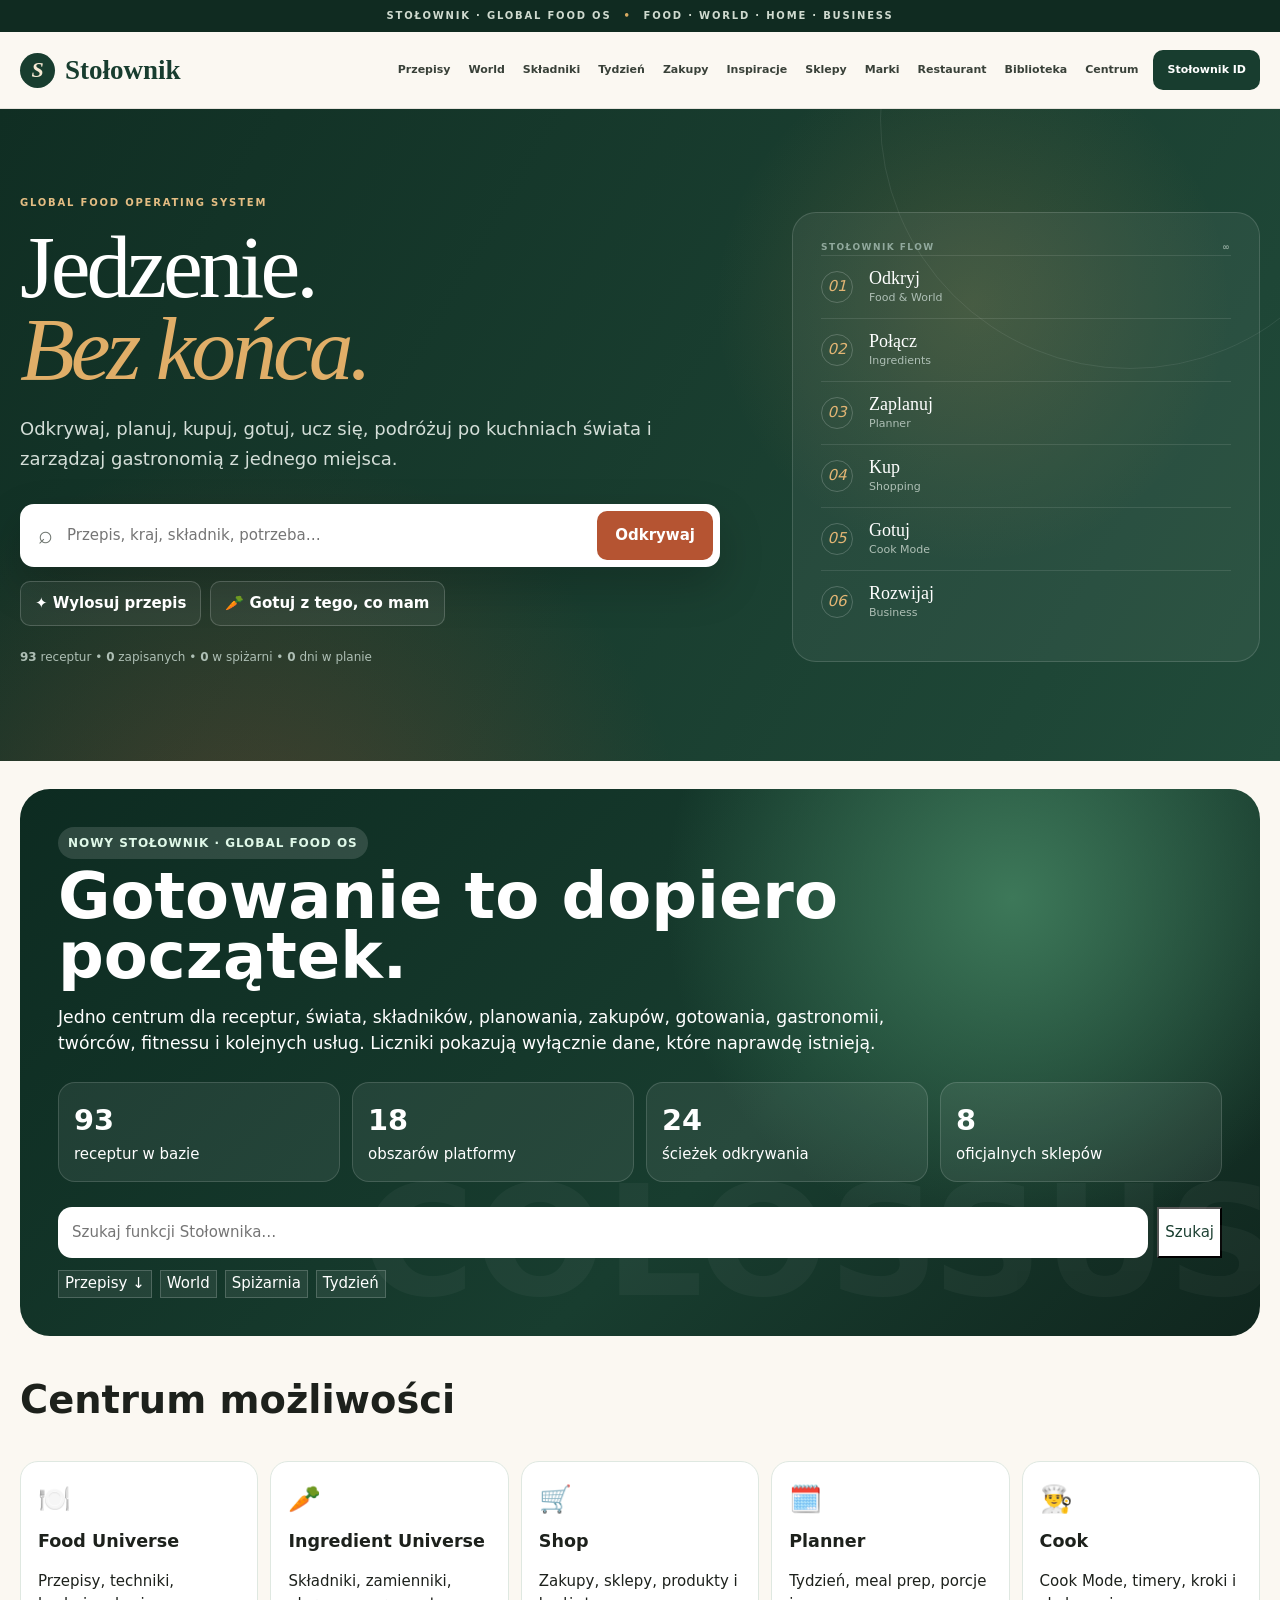
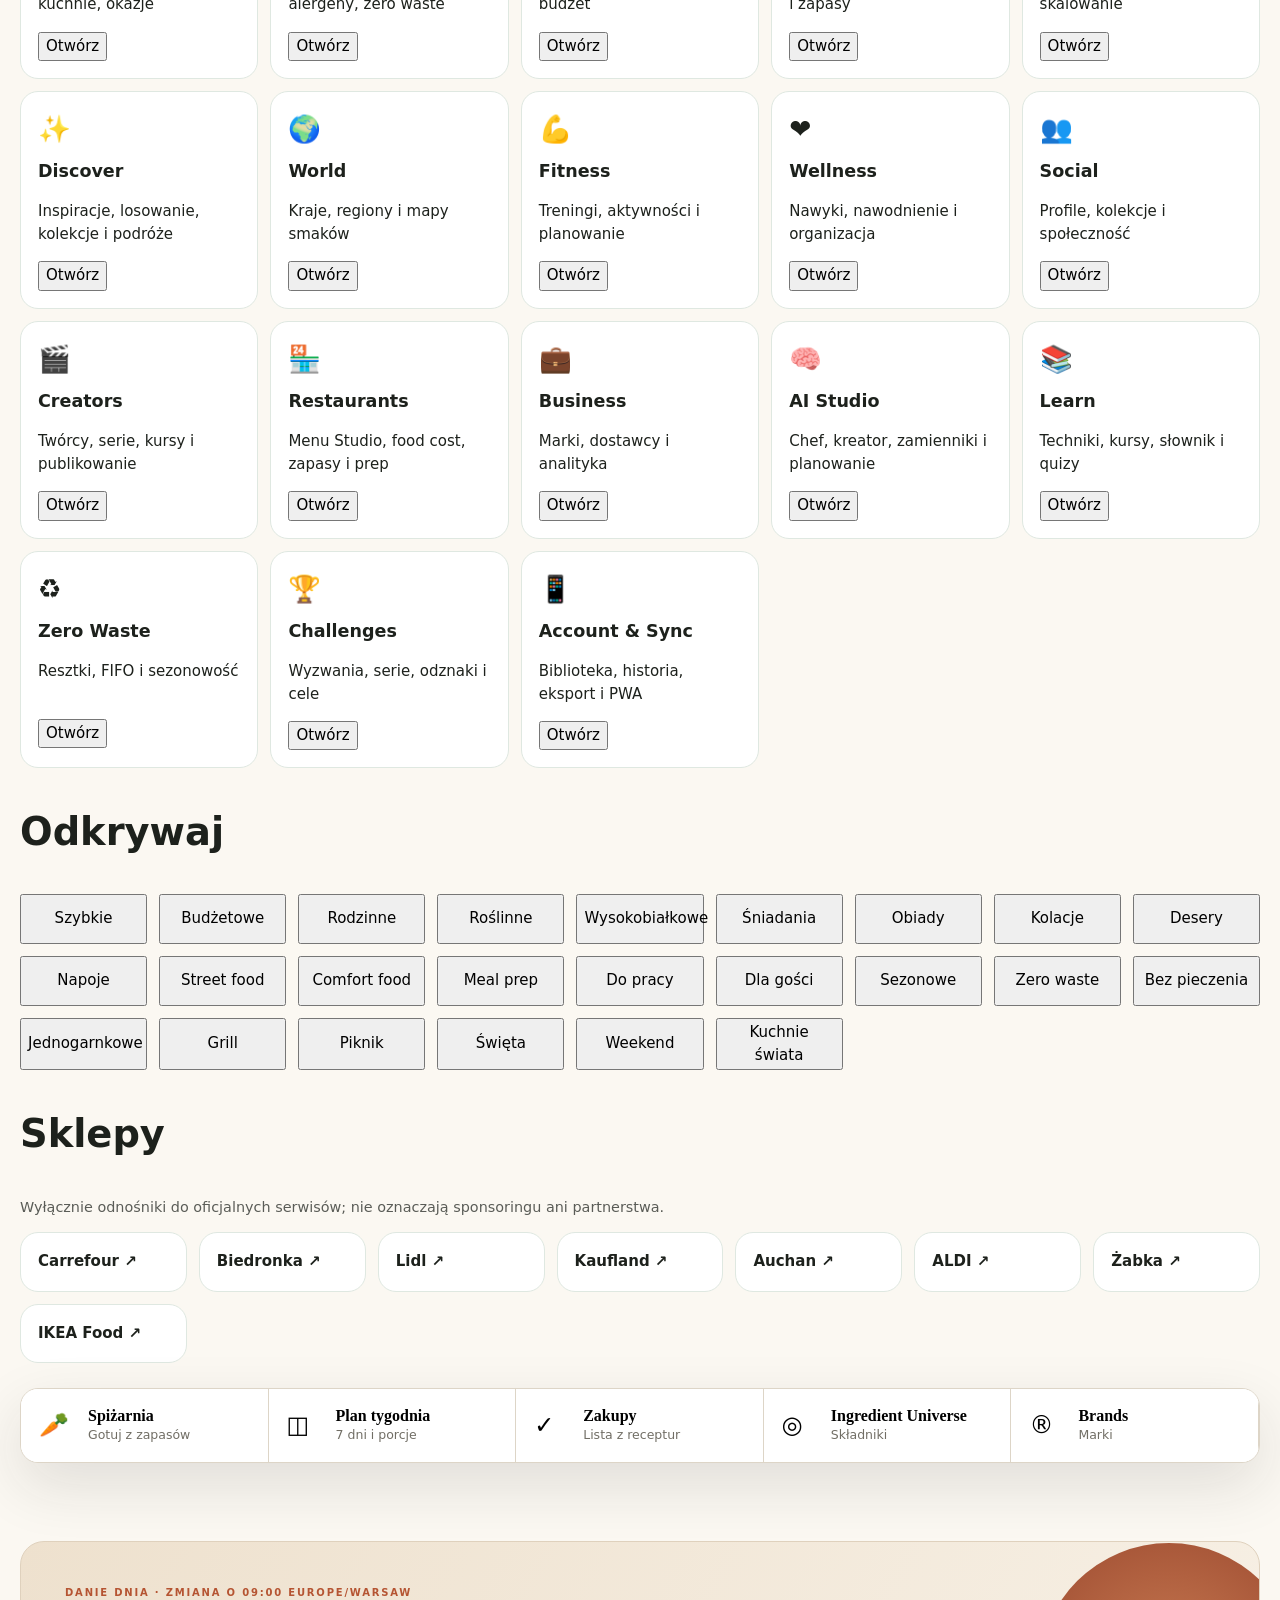
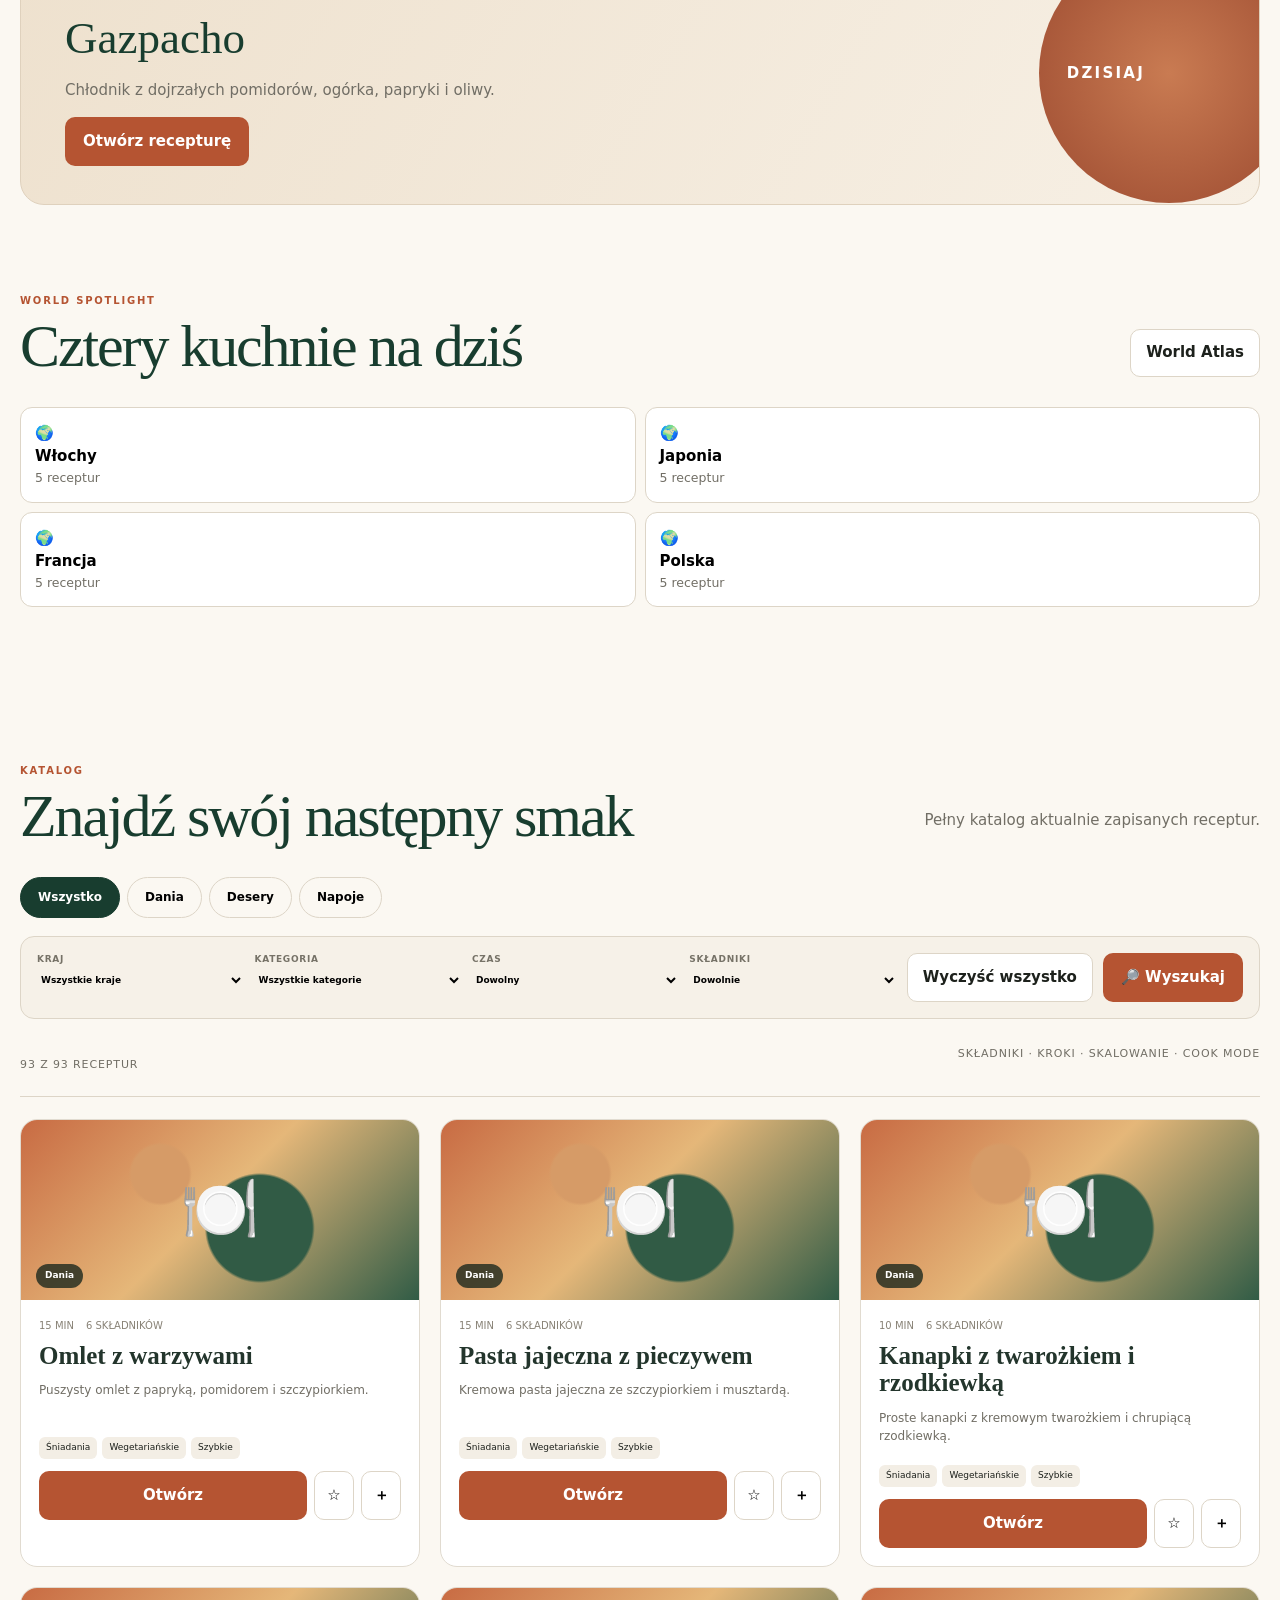
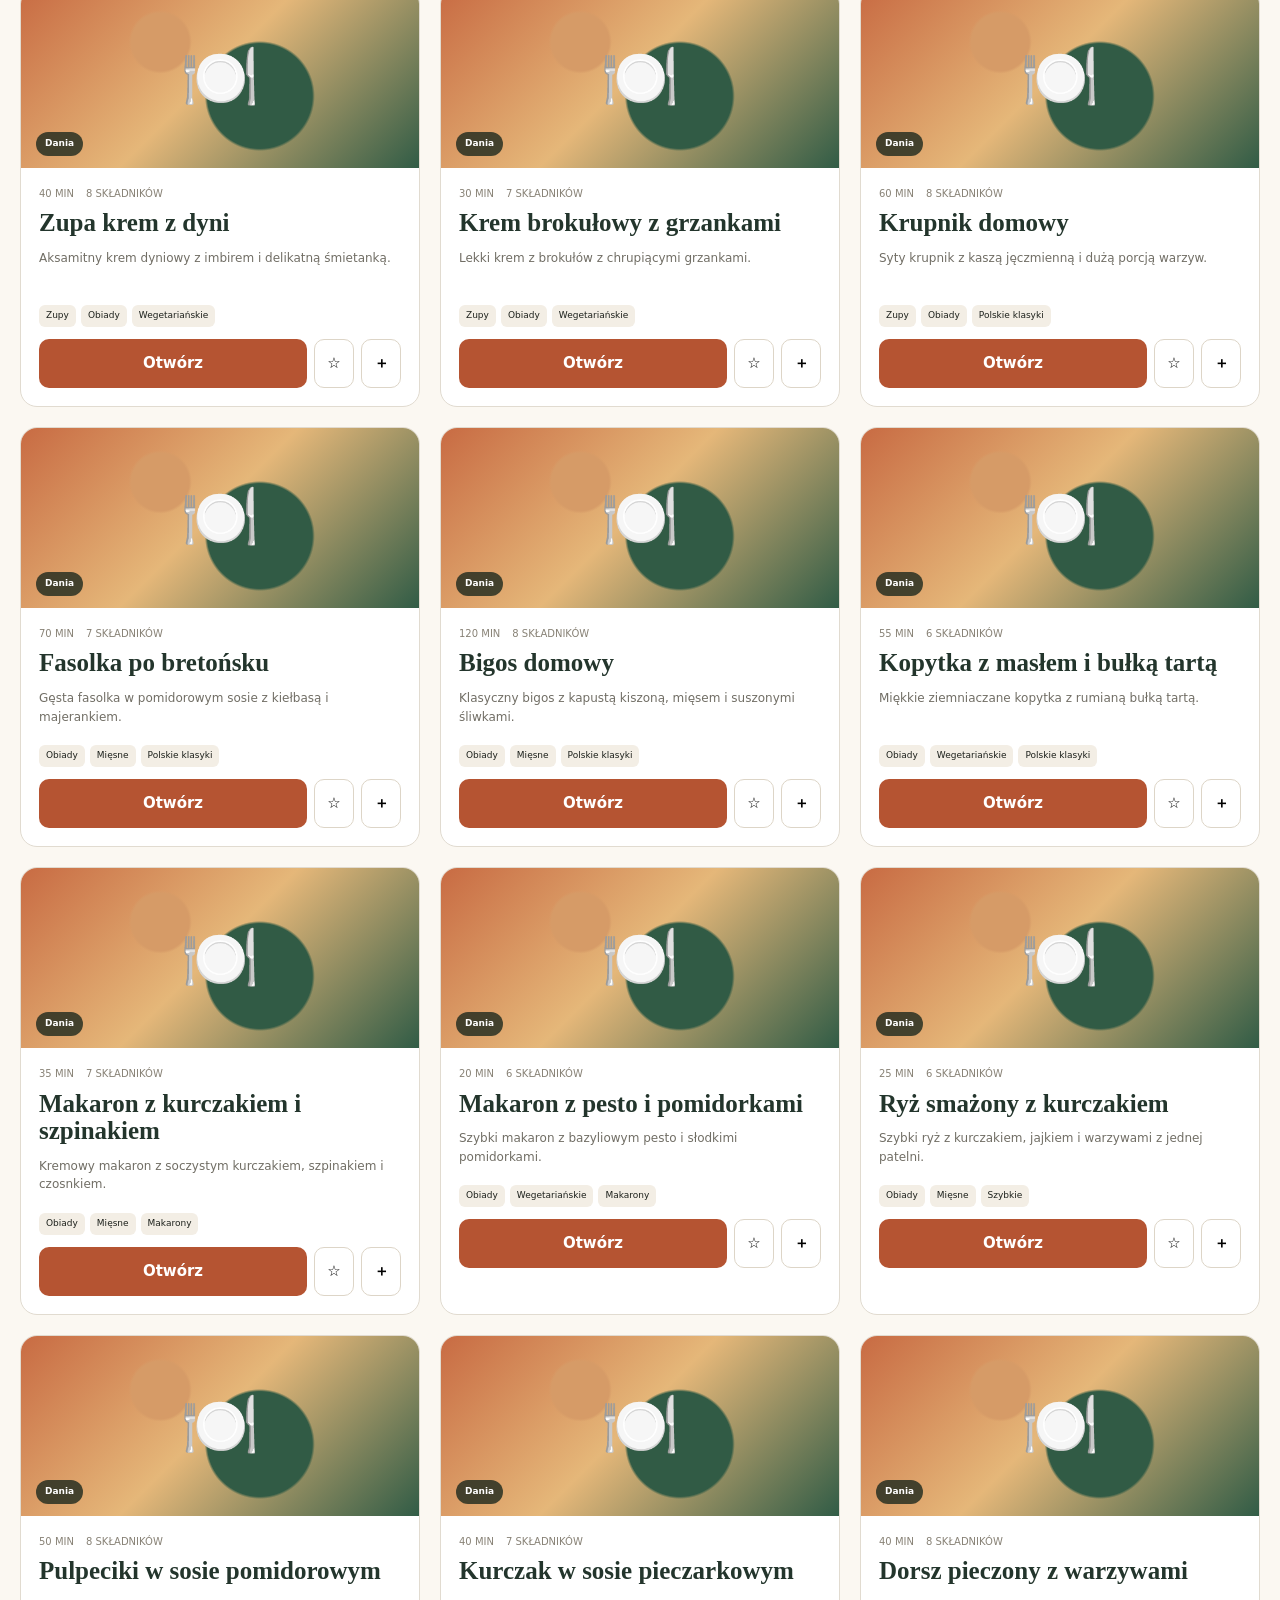
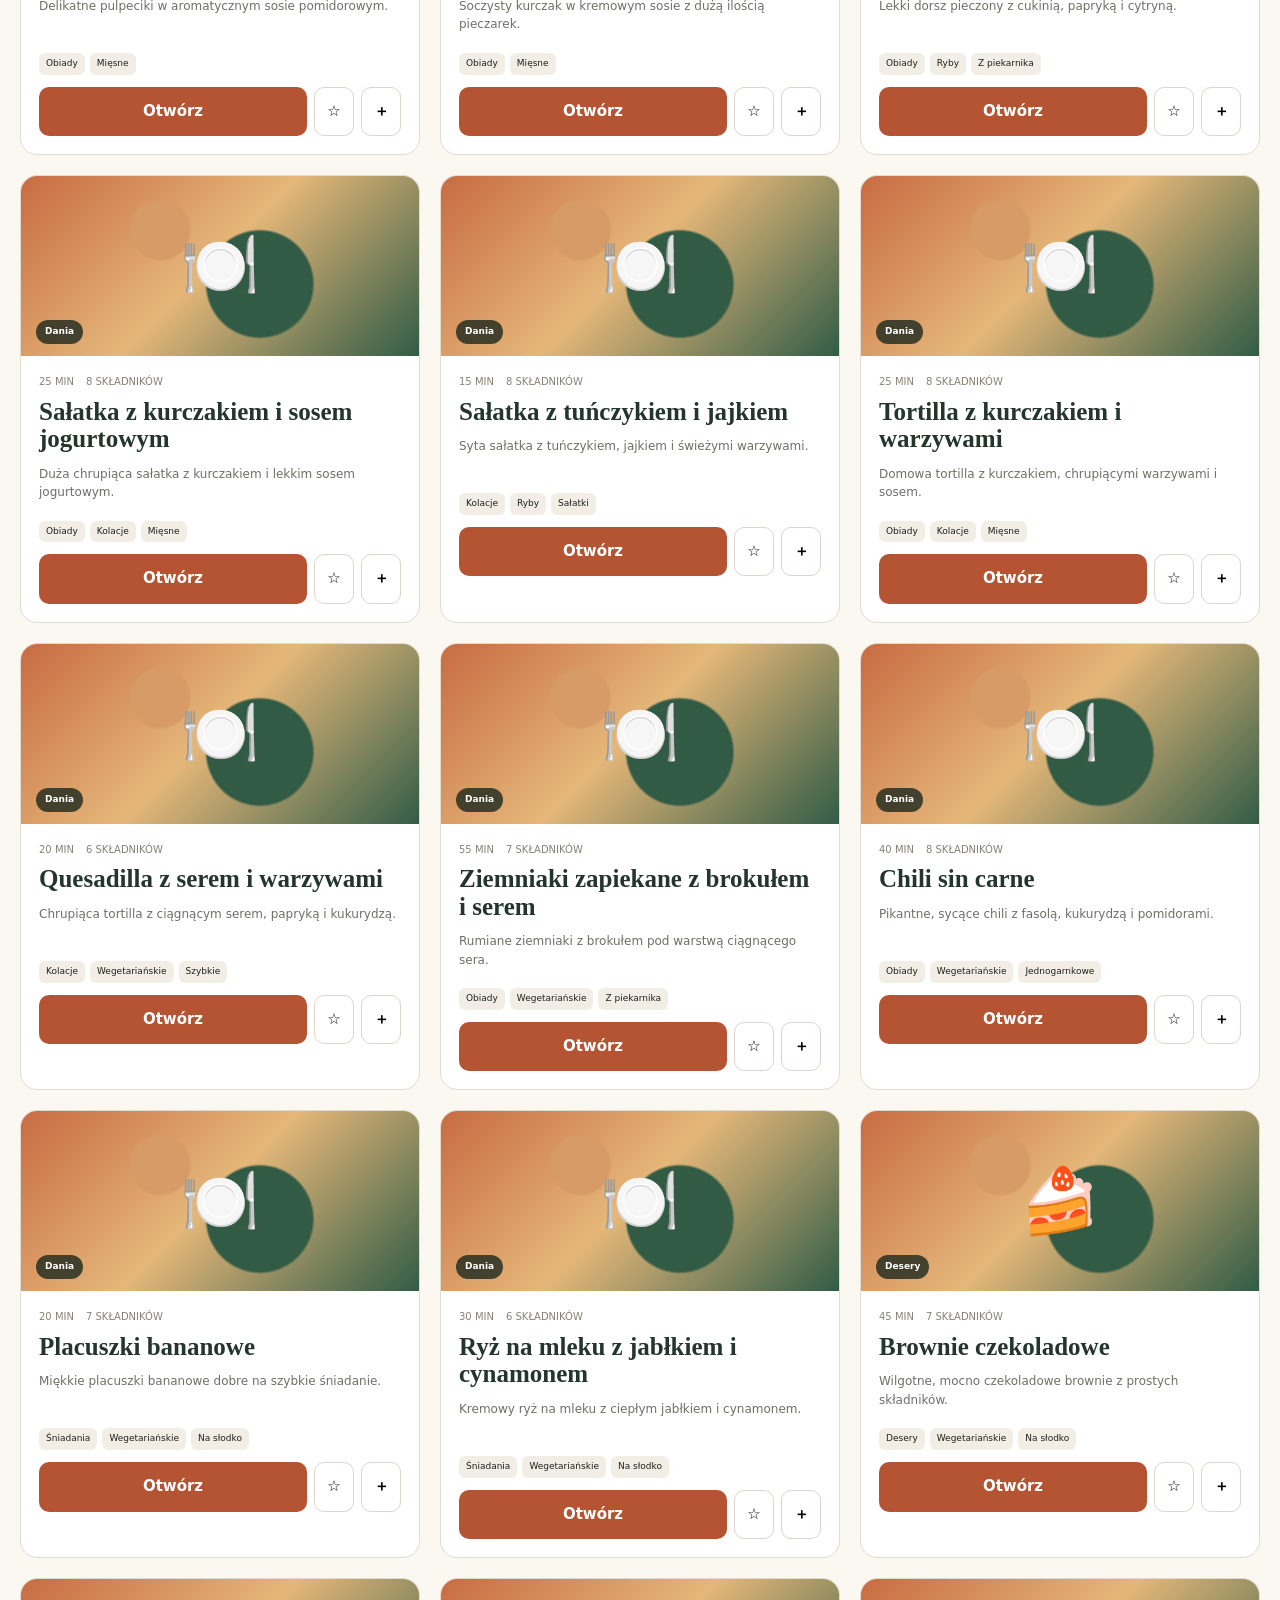
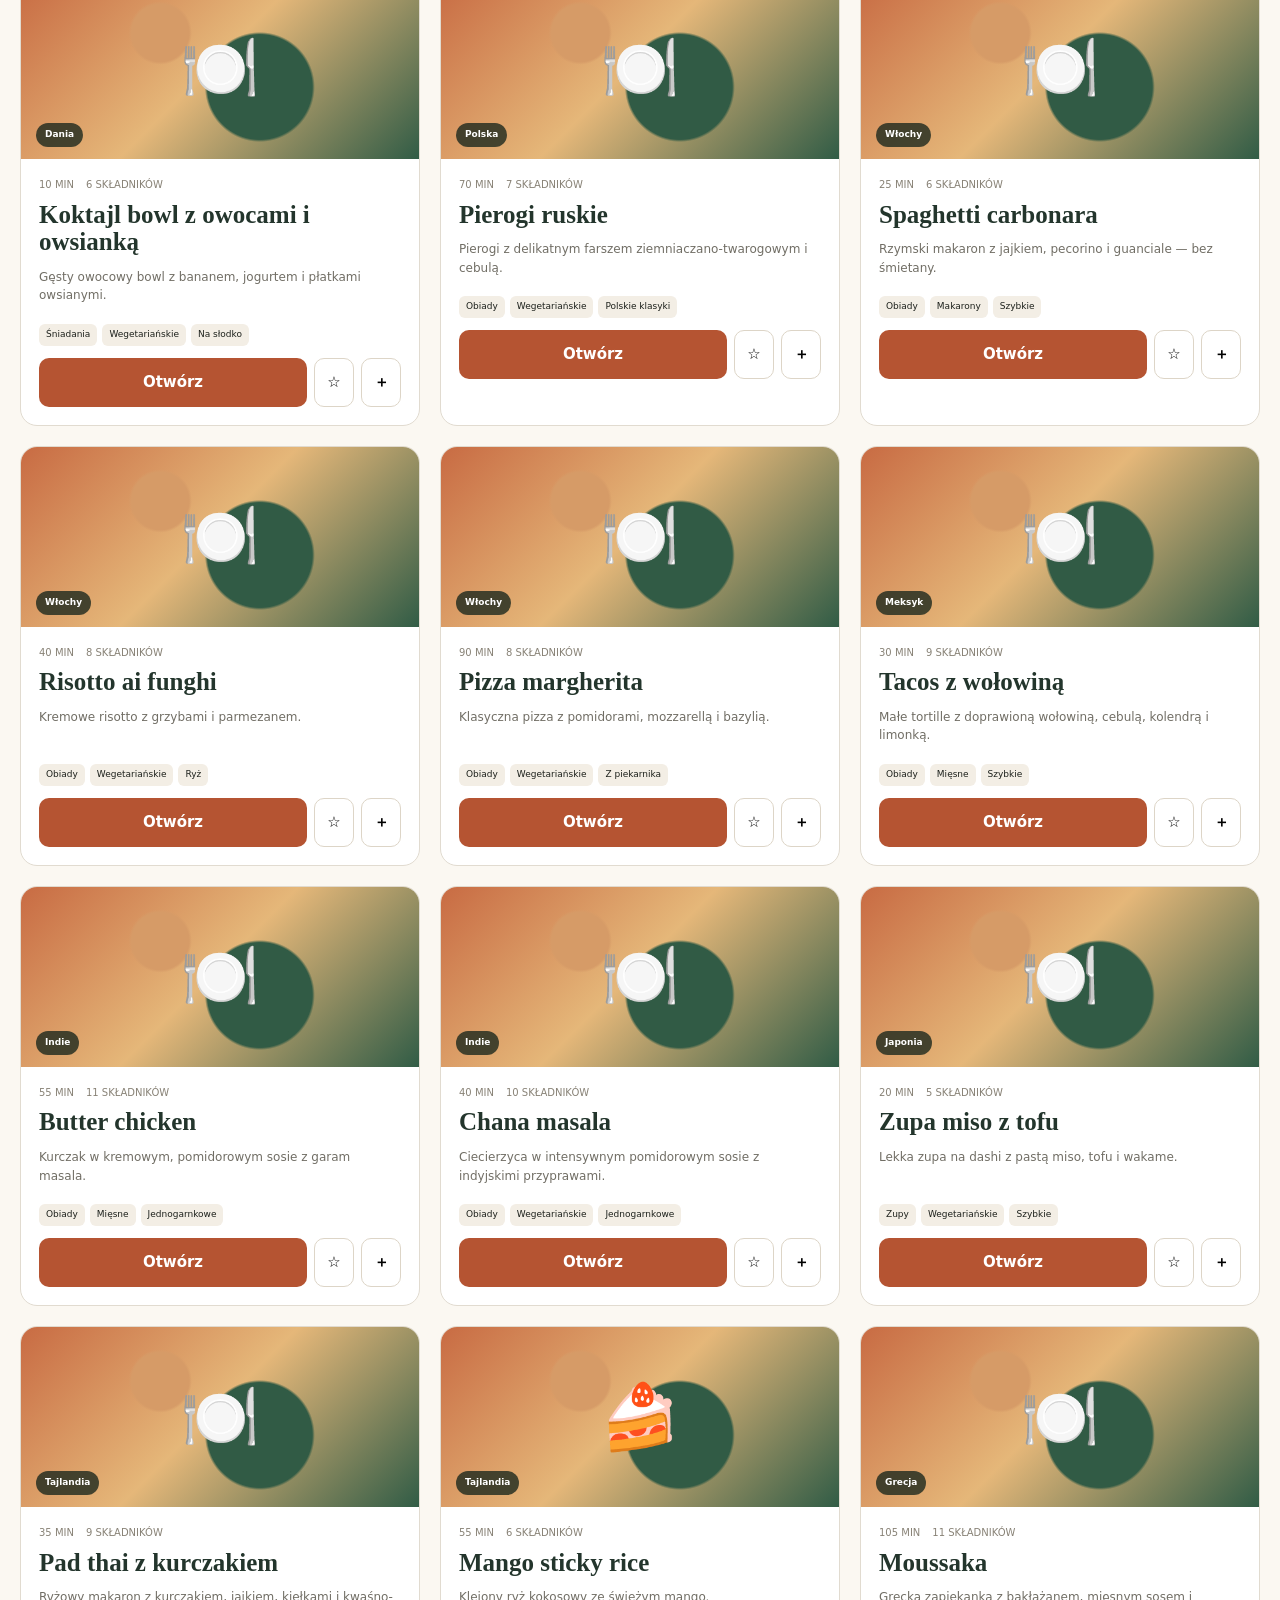
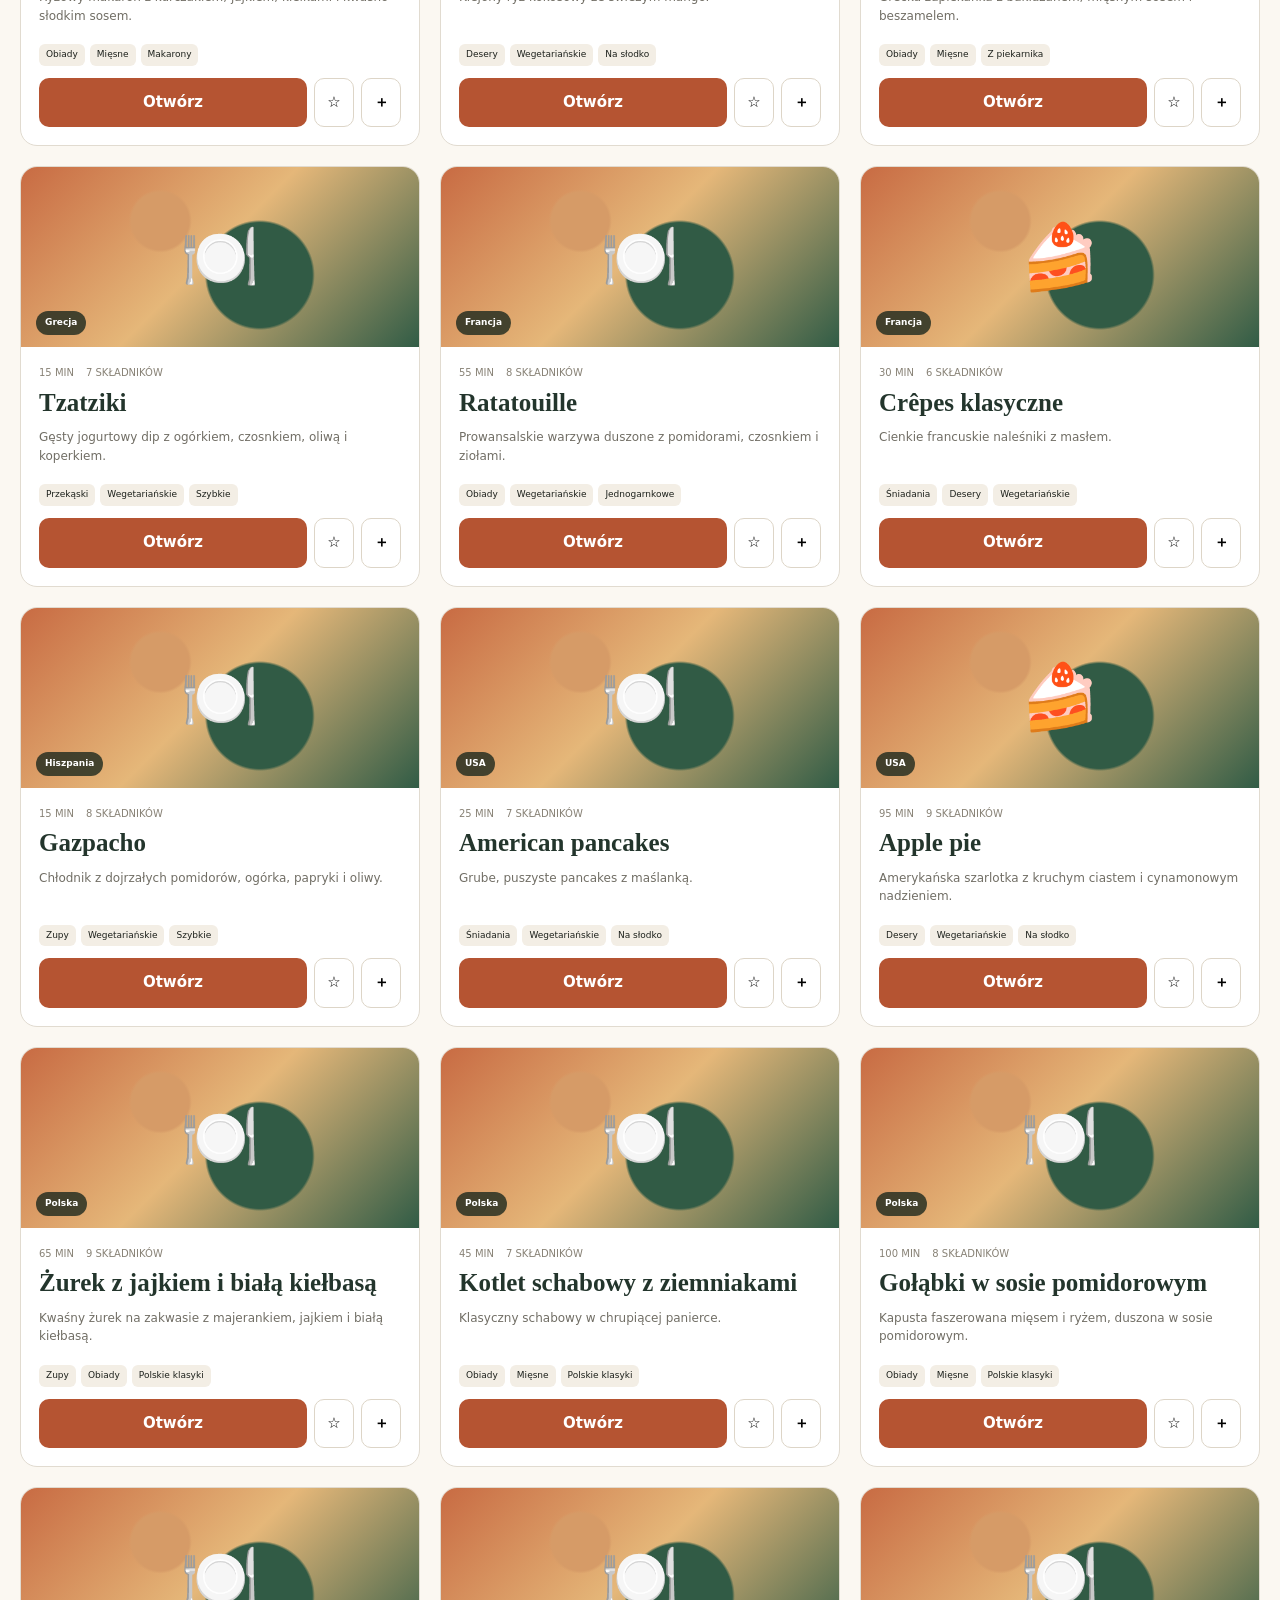
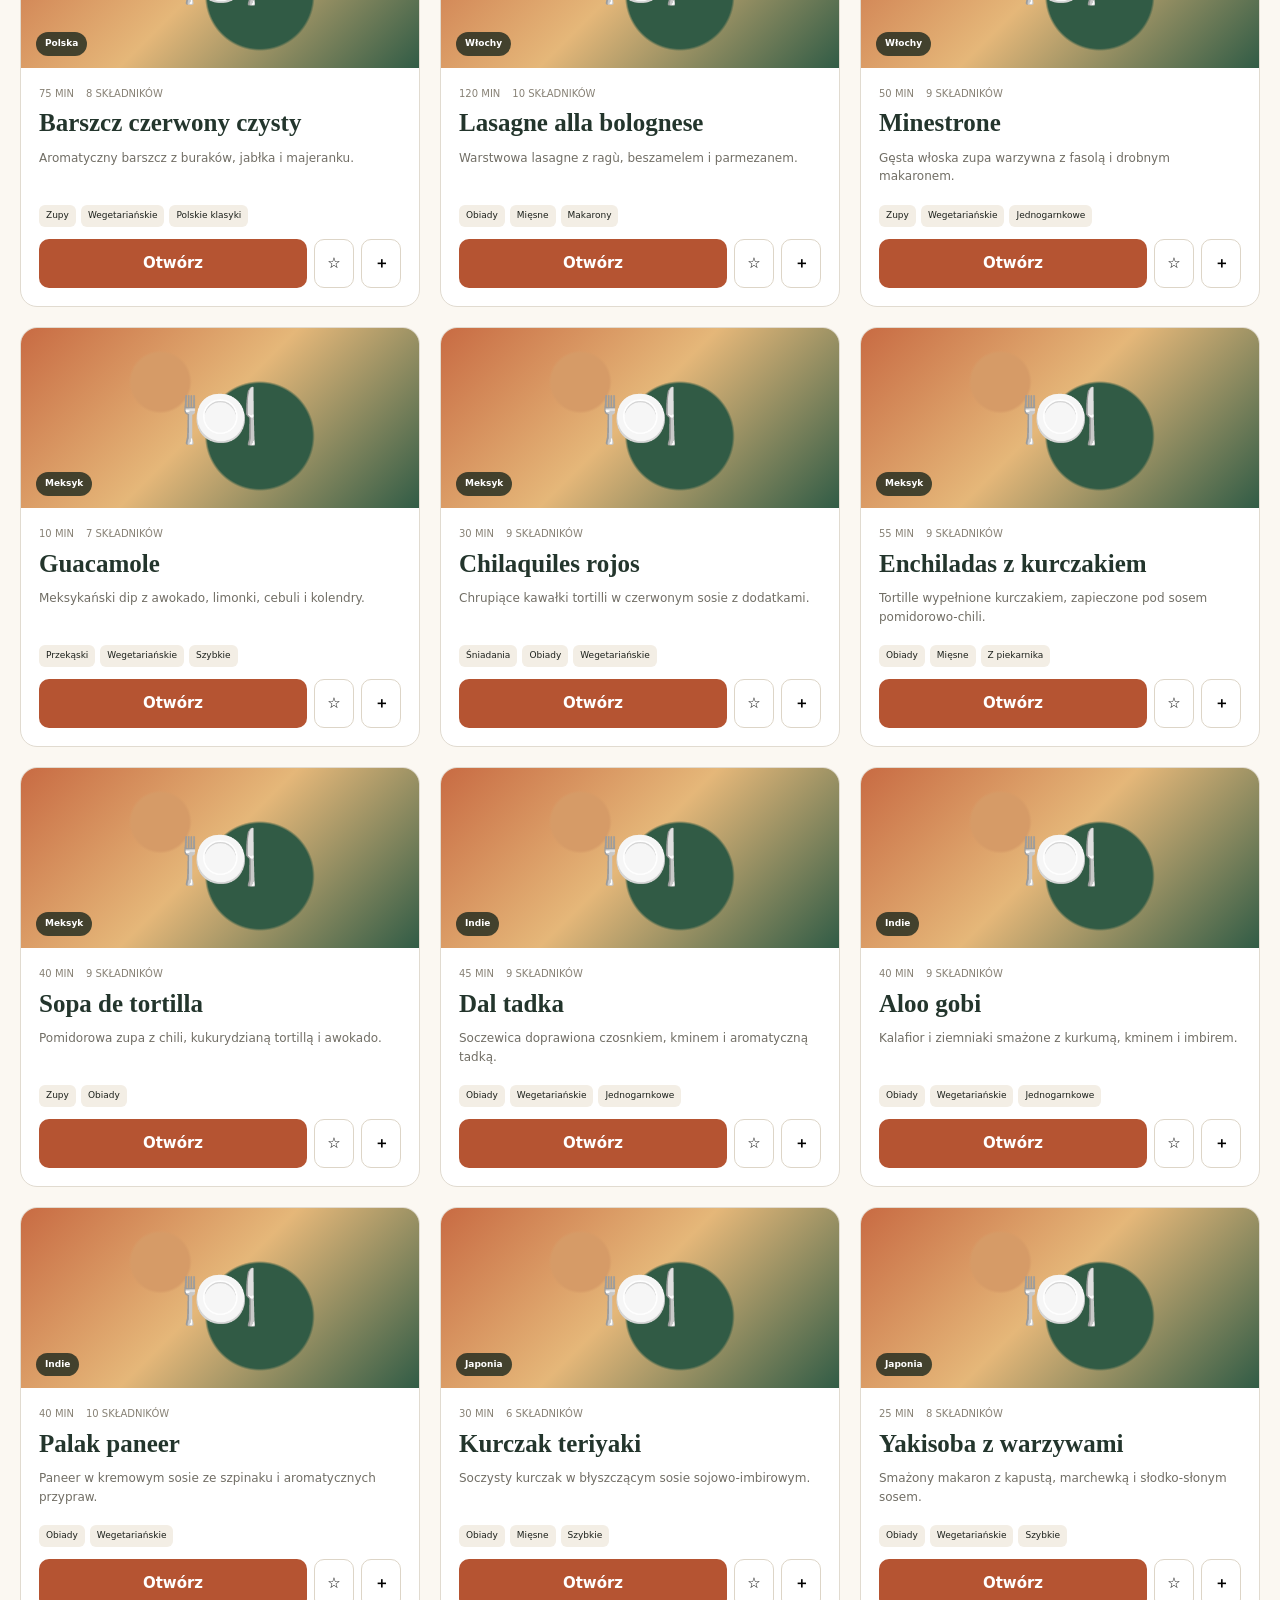
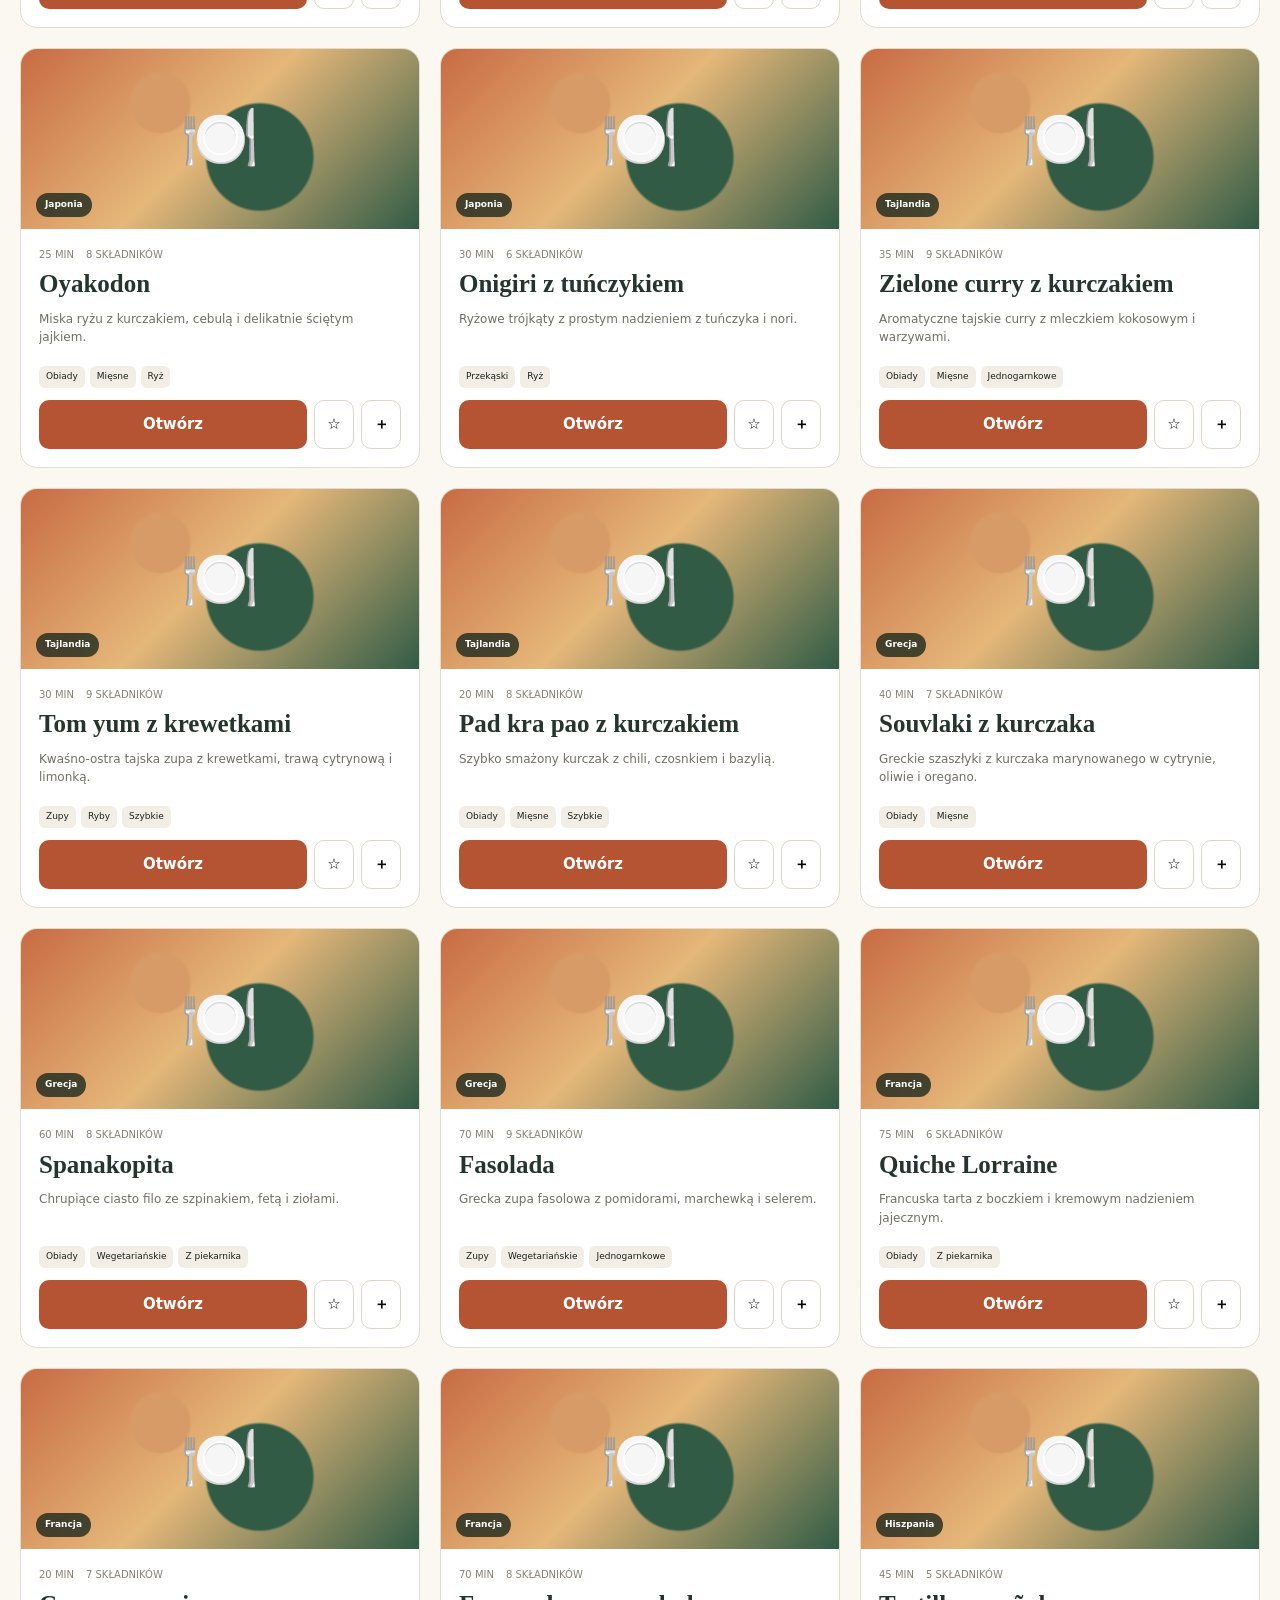
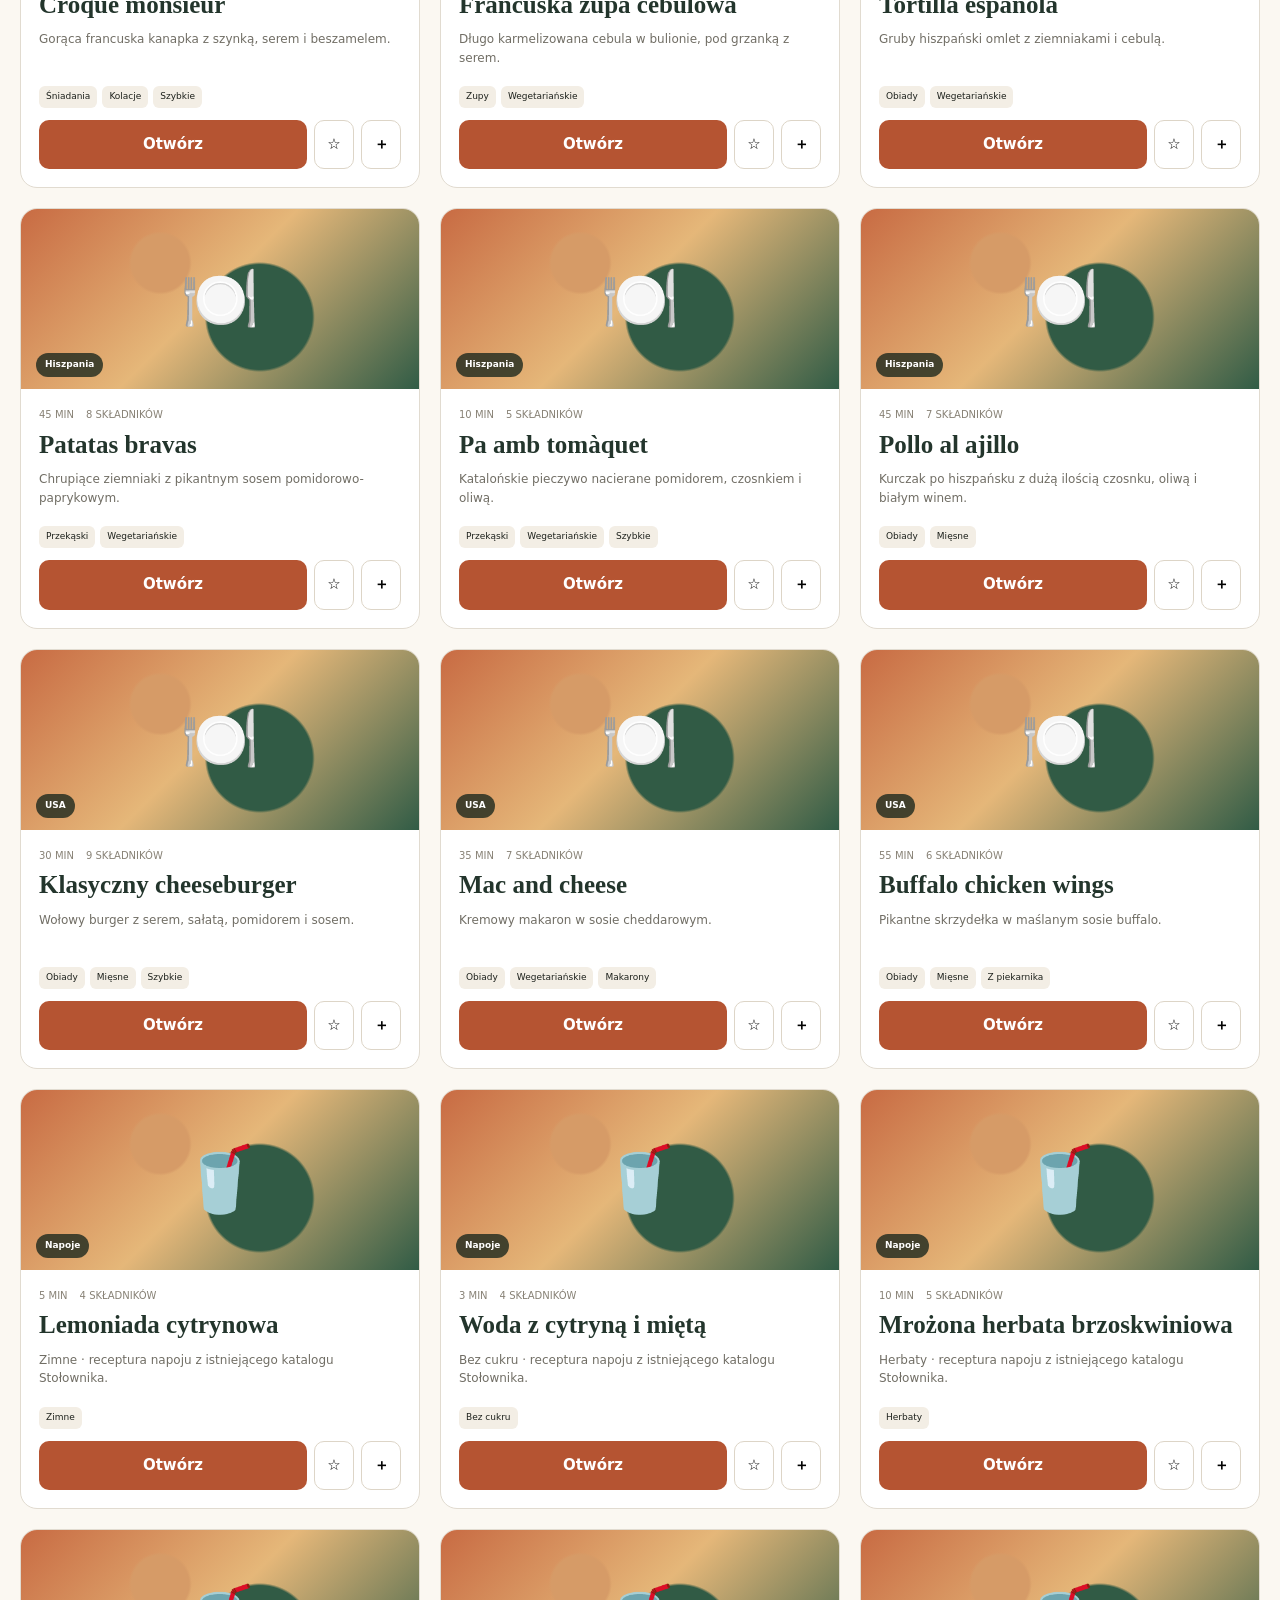
==== commit 2ea0ac32: "Wymuś widoczną wersję Colossus v2" ====
--- a/index.html
+++ b/index.html
@@ -1 +1 @@
-<!doctype html><html lang="pl"><head><meta charset="utf-8"><meta name="viewport" content="width=device-width,initial-scale=1"><meta name="description" content="Stołownik — receptury świata, planowanie, gotowanie, marki i narzędzia gastronomiczne."><meta name="theme-color" content="#183d2f"><link rel="manifest" href="manifest.webmanifest"><link rel="icon" href="stolownik-icon.svg" type="image/svg+xml"><link rel="canonical" href="https://stolownik.github.io/Sto-ownik/"><title>Stołownik — Odkrywaj. Gotuj. Smakuj.</title><script async src="https://www.googletagmanager.com/gtag/js?id=G-ZDFQ37XBFQ"></script><script>window.dataLayer=window.dataLayer||[];function gtag(){dataLayer.push(arguments)}gtag('js',new Date());gtag('config','G-ZDFQ37XBFQ');</script><link rel="stylesheet" href="stolownik-world.css?v=8"></head><body><a class="skipLink" href="#discover">Przejdź do receptur</a><div class="topbar">KUCHNIA BEZ GRANIC <span>•</span> FOOD · WORLD · HOME · BUSINESS</div><nav class="nav"><div class="wrap navin"><a class="logo" href="#" aria-label="Stołownik — strona główna"><span>S</span>Stołownik</a><div class="links"><button onclick="document.querySelector('#discover').scrollIntoView()">Przepisy</button><button id="atlasBtn">World</button><button id="ingredientBtn">Składniki</button><button id="weekBtn">Tydzień</button><button id="shoppingHubBtn">Zakupy</button><button id="brandsBtn">Marki</button><button id="restaurantBtn">Restaurant</button><button id="hubBtn">Moje centrum</button><button id="loginBtn" class="account">Stołownik ID</button></div></div></nav><header class="hero"><div class="heroGlow"></div><div class="wrap heroGrid"><div class="heroCopy"><div class="eyebrow">Globalny ekosystem kulinarny</div><h1>Cała kuchnia.<br><em>Jedno miejsce.</em></h1><p class="lead">Receptury, kuchnie świata, składniki, spiżarnia, tydzień, zakupy, Cook Mode, marki i narzędzia gastronomiczne — połączone jednym przepływem.</p><div class="search"><span>⌕</span><input id="globalSearch" aria-label="Szukaj receptur" placeholder="Przepis, kraj, składnik, kategoria…"><button id="searchBtn" class="primary">Odkrywaj</button></div><div class="heroActions"><button id="randomBtn" class="ghostLight">✦ Wylosuj przepis</button><button data-tool="pantry" class="ghostLight">🥕 Gotuj z tego, co mam</button></div><p id="personalStats" class="personalStats" aria-live="polite"></p></div><aside class="heroCard"><div class="heroCardTop"><span>STOŁOWNIK FLOW</span><b>01 — 06</b></div><div class="flow"><div><i>01</i><span><b>Odkryj</b>Receptury i World</span></div><div><i>02</i><span><b>Połącz</b>Ingredient Universe</span></div><div><i>03</i><span><b>Zaplanuj</b>Tydzień</span></div><div><i>04</i><span><b>Kup</b>Lista zakupów</span></div><div><i>05</i><span><b>Gotuj</b>Cook Mode</span></div><div><i>06</i><span><b>Rozwijaj</b>Restaurant & Brands</span></div></div></aside></div></header><main><section class="quick"><div class="wrap quickGrid"><button data-tool="pantry"><span>🥕</span><b>Spiżarnia</b><small>Gotuj z tego, co masz</small></button><button onclick="document.getElementById('weekBtn').click()"><span>◫</span><b>Plan tygodnia</b><small>7 dni i porcje</small></button><button onclick="document.getElementById('shoppingHubBtn').click()"><span>✓</span><b>Zakupy</b><small>Lista z receptur</small></button><button onclick="document.getElementById('ingredientBtn').click()"><span>◎</span><b>Ingredient Universe</b><small>Składniki i receptury</small></button><button onclick="document.getElementById('brandsBtn').click()"><span>®</span><b>Brands</b><small>Marki i oficjalne strony</small></button></div></section><section class="section dailySection"><div class="wrap"><div id="dailyDish" class="dailyDish"></div></div></section><section class="section"><div class="wrap"><div class="sectionHead"><div><div class="eyebrow">World Spotlight</div><h2>Cztery kuchnie na dziś</h2></div><button onclick="document.getElementById('atlasBtn').click()" class="secondary">Otwórz World Atlas</button></div><div id="countrySpotlight" class="countryGrid"></div></div></section><section class="section" id="discover"><div class="wrap"><div class="sectionHead"><div><div class="eyebrow">Katalog Stołownika</div><h2>Znajdź swój następny smak</h2></div><p>Dania i desery: kraj, kategoria, czas i liczba składników. Napoje bez filtra kraju.</p></div><div class="pillbar"><button class="pill active" data-type="Wszystkie">Wszystko</button><button class="pill" data-type="Dania">Dania</button><button class="pill" data-type="Desery">Desery</button><button class="pill" data-type="Napoje">Napoje</button></div><div id="smartFilters"></div><div class="resultsHead"><p id="resultCount" aria-live="polite"></p><span>Składniki · kroki · skalowanie · Cook Mode</span></div><div id="recipeGrid" class="recipeGrid"></div></div></section><section class="manifest"><div class="wrap manifestGrid"><div><div class="eyebrow">Stołownik ecosystem</div><h2>Od lodówki<br>do <em>biznesu.</em></h2></div><div class="manifestText"><p>Jedna receptura łączy World, Ingredient Universe, planer, zakupy, spiżarnię, kolekcje i Cook Mode.</p><div class="manifestStats"><div><b>FOOD</b><span>receptury i Cook Mode</span></div><div><b>WORLD</b><span>kraje i kuchnie</span></div><div><b>HOME</b><span>spiżarnia, plan, zakupy</span></div><div><b>BUSINESS</b><span>marki i gastronomia</span></div></div></div></div></section><section class="section ecosystem"><div class="wrap"><div class="sectionHead"><div><div class="eyebrow">Platforma</div><h2>Jeden rdzeń Stołownika</h2></div><p>Aktywne moduły korzystają ze wspólnego stanu i katalogu. Funkcje wymagające usług zewnętrznych są oznaczone.</p></div><div class="ecosystemGrid"><article><span>🌍</span><h3>World Atlas</h3><p>Kraje, receptury i bezpośrednie przejścia.</p><button onclick="document.getElementById('atlasBtn').click()" class="secondary">Atlas</button></article><article><span>🥕</span><h3>Ingredient Universe</h3><p>Indeks generowany z faktycznych składników katalogu.</p><button onclick="document.getElementById('ingredientBtn').click()" class="secondary">Składniki</button></article><article><span>®</span><h3>Brands & Products</h3><p>Marki i oficjalne strony. Obecność nie oznacza sponsorowania.</p><button onclick="document.getElementById('brandsBtn').click()" class="secondary">Marki</button></article><article><span>🤝</span><h3>Partners Hub</h3><p>Warstwa pod potwierdzone współprace i oznaczone kampanie.</p><button id="partnersBtn" class="secondary">Partners</button></article><article><span>👨‍🍳</span><h3>Restaurant Studio</h3><p>Food cost, waste, target i Menu Studio na danych użytkownika.</p><button onclick="document.getElementById('restaurantBtn').click()" class="secondary">Restaurant</button></article><article><span>📲</span><h3>PWA & offline</h3><p>Manifest, service worker i lokalne dane aplikacji.</p><button id="toolsBtn" class="secondary">Moje dane</button></article><article class="locked"><span>✨</span><h3>AI Chef</h3><p>Produkcję podłączysz później do bezpiecznego backendu i wybranego modelu.</p><b>DO PODŁĄCZENIA</b></article><article class="locked"><span>♥</span><h3>Health & Fitness</h3><p>Warstwa wymaga zweryfikowanych danych żywieniowych; Stołownik nie wymyśla makro ani diagnoz.</p><b>DANE DO PODŁĄCZENIA</b></article><article class="locked"><span>◉</span><h3>Social & Creators</h3><p>Konta, publikowanie, moderację i synchronizację podłączysz do backendu.</p><b>DO PODŁĄCZENIA</b></article></div></div></section></main><footer class="footer"><div class="wrap footerGrid"><div><a class="logo footerLogo" href="#"><span>S</span>Stołownik</a><p>Smaki, do których chce się wracać.</p></div><div><b>Food</b><p>Receptury<br>Ingredient Universe<br>Cook Mode<br>Spiżarnia</p></div><div><b>World & Home</b><p>World Atlas<br>Tydzień<br>Zakupy<br>Kolekcje</p></div><div><b>Business</b><p>Brands<br>Partners<br>Restaurant Studio<br>Stołownik ID</p></div></div></footer><div class="modal" id="authModal"><div class="dialog"><div class="row modalHead"><h2>Stołownik ID</h2><button id="closeAuth" class="secondary" aria-label="Zamknij">✕</button></div><p class="muted">Konto produkcyjne podłączysz później do bezpiecznego backendu. Formularz nie zapisuje hasła lokalnie.</p><form id="authForm"><label>E-mail<input type="email" required autocomplete="email"></label><label>Hasło<input type="password" required autocomplete="current-password" minlength="8"></label><button class="primary" type="submit">Kontynuuj</button></form><p id="authStatus" class="small" aria-live="polite"></p></div></div><script src="stolownik-recipes.js?v=1" defer></script><script src="stolownik-world-recipes.js?v=1" defer></script><script src="stolownik-world-recipes-extended.js?v=1" defer></script><script src="stolownik-world-recipes-complete.js?v=1" defer></script><script src="stolownik-drinks.js?v=2" defer></script><script src="stolownik-app-v6.js?v=2" defer></script><script src="stolownik-final-v1.js?v=1" defer></script><script src="stolownik-colossus-v1.js?v=1" defer></script><script src="stolownik-rebuild-v2.js?v=1" defer></script></body></html>+<!doctype html><html lang="pl"><head><meta charset="utf-8"><meta name="viewport" content="width=device-width,initial-scale=1"><meta name="description" content="Stołownik — globalny ekosystem jedzenia, gotowania, zakupów i gastronomii."><meta name="theme-color" content="#183d2f"><link rel="manifest" href="manifest.webmanifest"><link rel="icon" href="stolownik-icon.svg" type="image/svg+xml"><link rel="canonical" href="https://stolownik.github.io/Sto-ownik/"><title>Stołownik — Global Food OS</title><link rel="stylesheet" href="stolownik-world.css?v=8"></head><body><a class="skipLink" href="#discover">Przejdź do receptur</a><div class="topbar">STOŁOWNIK · GLOBAL FOOD OS <span>•</span> FOOD · WORLD · HOME · BUSINESS</div><nav class="nav"><div class="wrap navin"><a class="logo" href="#"><span>S</span>Stołownik</a><div class="links"><button onclick="document.querySelector('#discover').scrollIntoView()">Przepisy</button><button id="atlasBtn">World</button><button id="ingredientBtn">Składniki</button><button id="weekBtn">Tydzień</button><button id="shoppingHubBtn">Zakupy</button><button id="brandsBtn">Marki</button><button id="restaurantBtn">Restaurant</button><button id="hubBtn">Centrum</button><button id="loginBtn" class="account">Stołownik ID</button></div></div></nav><header class="hero"><div class="heroGlow"></div><div class="wrap heroGrid"><div class="heroCopy"><div class="eyebrow">GLOBAL FOOD OPERATING SYSTEM</div><h1>Jedzenie.<br><em>Bez końca.</em></h1><p class="lead">Odkrywaj, planuj, kupuj, gotuj, ucz się, podróżuj po kuchniach świata i zarządzaj gastronomią z jednego miejsca.</p><div class="search"><span>⌕</span><input id="globalSearch" aria-label="Szukaj" placeholder="Przepis, kraj, składnik, potrzeba…"><button id="searchBtn" class="primary">Odkrywaj</button></div><div class="heroActions"><button id="randomBtn" class="ghostLight">✦ Wylosuj przepis</button><button data-tool="pantry" class="ghostLight">🥕 Gotuj z tego, co mam</button></div><p id="personalStats" class="personalStats"></p></div><aside class="heroCard"><div class="heroCardTop"><span>STOŁOWNIK FLOW</span><b>∞</b></div><div class="flow"><div><i>01</i><span><b>Odkryj</b>Food & World</span></div><div><i>02</i><span><b>Połącz</b>Ingredients</span></div><div><i>03</i><span><b>Zaplanuj</b>Planner</span></div><div><i>04</i><span><b>Kup</b>Shopping</span></div><div><i>05</i><span><b>Gotuj</b>Cook Mode</span></div><div><i>06</i><span><b>Rozwijaj</b>Business</span></div></div></aside></div></header><main><section class="quick"><div class="wrap quickGrid"><button data-tool="pantry"><span>🥕</span><b>Spiżarnia</b><small>Gotuj z zapasów</small></button><button onclick="weekBtn.click()"><span>◫</span><b>Plan tygodnia</b><small>7 dni i porcje</small></button><button onclick="shoppingHubBtn.click()"><span>✓</span><b>Zakupy</b><small>Lista z receptur</small></button><button onclick="ingredientBtn.click()"><span>◎</span><b>Ingredient Universe</b><small>Składniki</small></button><button onclick="brandsBtn.click()"><span>®</span><b>Brands</b><small>Marki</small></button></div></section><section class="section dailySection"><div class="wrap"><div id="dailyDish" class="dailyDish"></div></div></section><section class="section"><div class="wrap"><div class="sectionHead"><div><div class="eyebrow">WORLD SPOTLIGHT</div><h2>Cztery kuchnie na dziś</h2></div><button onclick="atlasBtn.click()" class="secondary">World Atlas</button></div><div id="countrySpotlight" class="countryGrid"></div></div></section><section class="section" id="discover"><div class="wrap"><div class="sectionHead"><div><div class="eyebrow">KATALOG</div><h2>Znajdź swój następny smak</h2></div><p>Pełny katalog aktualnie zapisanych receptur.</p></div><div class="pillbar"><button class="pill active" data-type="Wszystkie">Wszystko</button><button class="pill" data-type="Dania">Dania</button><button class="pill" data-type="Desery">Desery</button><button class="pill" data-type="Napoje">Napoje</button></div><div id="smartFilters"></div><div class="resultsHead"><p id="resultCount"></p><span>Składniki · kroki · skalowanie · Cook Mode</span></div><div id="recipeGrid" class="recipeGrid"></div></div></section><section class="manifest"><div class="wrap manifestGrid"><div><div class="eyebrow">ECOSYSTEM</div><h2>Od lodówki<br>do <em>biznesu.</em></h2></div><div class="manifestText"><p>World, Ingredient Universe, planer, zakupy, spiżarnia, kolekcje, Cook Mode, Restaurant i Business.</p></div></div></section><section class="section ecosystem"><div class="wrap"><div class="sectionHead"><div><div class="eyebrow">PLATFORMA</div><h2>Jeden rdzeń Stołownika</h2></div></div><div class="ecosystemGrid"><article><span>🌍</span><h3>World Atlas</h3><button onclick="atlasBtn.click()" class="secondary">Atlas</button></article><article><span>🥕</span><h3>Ingredient Universe</h3><button onclick="ingredientBtn.click()" class="secondary">Składniki</button></article><article><span>®</span><h3>Brands & Products</h3><button onclick="brandsBtn.click()" class="secondary">Marki</button></article><article><span>🤝</span><h3>Partners Hub</h3><button id="partnersBtn" class="secondary">Partners</button></article><article><span>👨‍🍳</span><h3>Restaurant Studio</h3><button onclick="restaurantBtn.click()" class="secondary">Restaurant</button></article><article><span>📲</span><h3>PWA & dane</h3><button id="toolsBtn" class="secondary">Moje dane</button></article></div></div></section></main><footer class="footer"><div class="wrap footerGrid"><div><a class="logo footerLogo" href="#"><span>S</span>Stołownik</a><p>Global Food OS.</p></div><div><b>Food</b><p>Receptury<br>Ingredients<br>Cook Mode<br>Spiżarnia</p></div><div><b>World & Home</b><p>Atlas<br>Tydzień<br>Zakupy<br>Kolekcje</p></div><div><b>Business</b><p>Brands<br>Partners<br>Restaurant<br>Stołownik ID</p></div></div></footer><div class="modal" id="authModal"><div class="dialog"><div class="row modalHead"><h2>Stołownik ID</h2><button id="closeAuth" class="secondary">✕</button></div><p class="muted">Konto produkcyjne wymaga backendu.</p><form id="authForm"><label>E-mail<input type="email" required></label><label>Hasło<input type="password" required minlength="8"></label><button class="primary">Kontynuuj</button></form><p id="authStatus" class="small"></p></div></div><script src="stolownik-recipes.js?v=1" defer></script><script src="stolownik-world-recipes.js?v=1" defer></script><script src="stolownik-world-recipes-extended.js?v=1" defer></script><script src="stolownik-world-recipes-complete.js?v=1" defer></script><script src="stolownik-drinks.js?v=2" defer></script><script src="stolownik-app-v6.js?v=2" defer></script><script src="stolownik-final-v1.js?v=1" defer></script><script src="stolownik-colossus-v1.js?v=2" defer></script><script src="stolownik-rebuild-v2.js?v=1" defer></script></body></html>
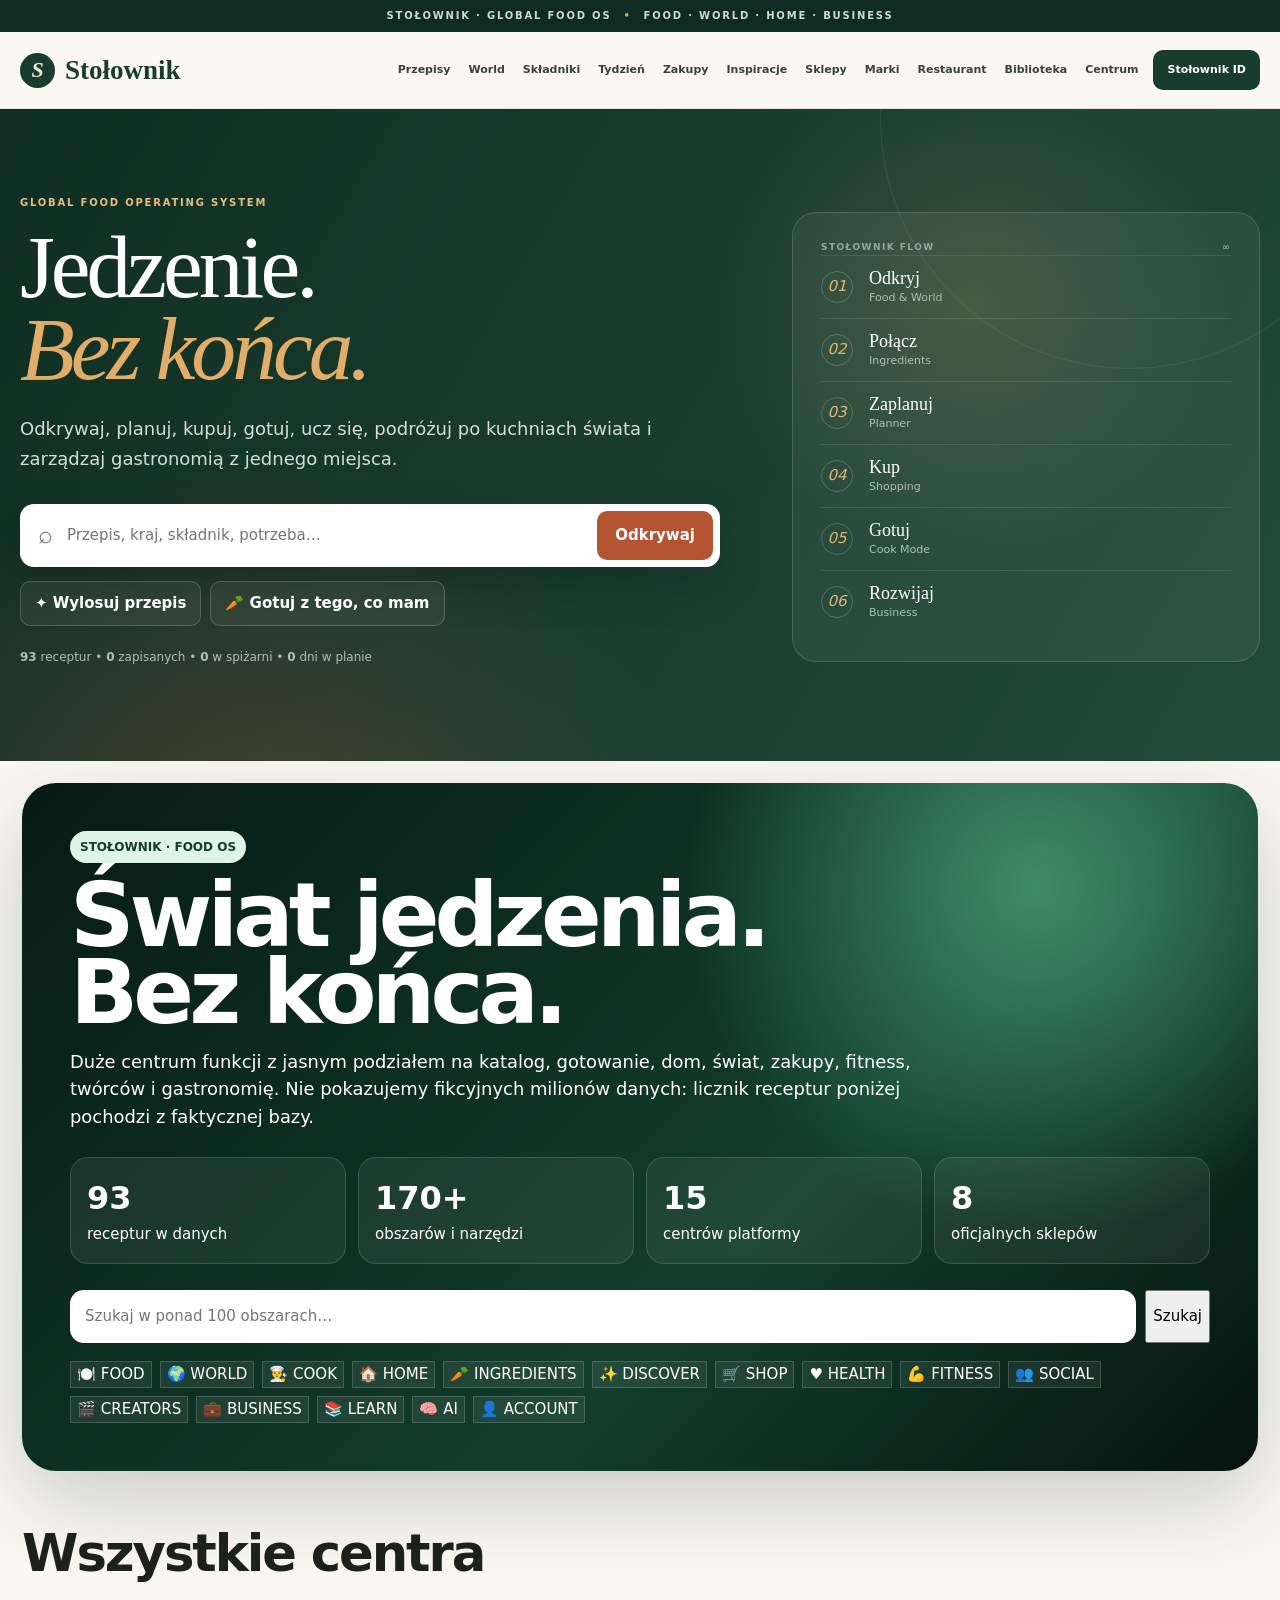
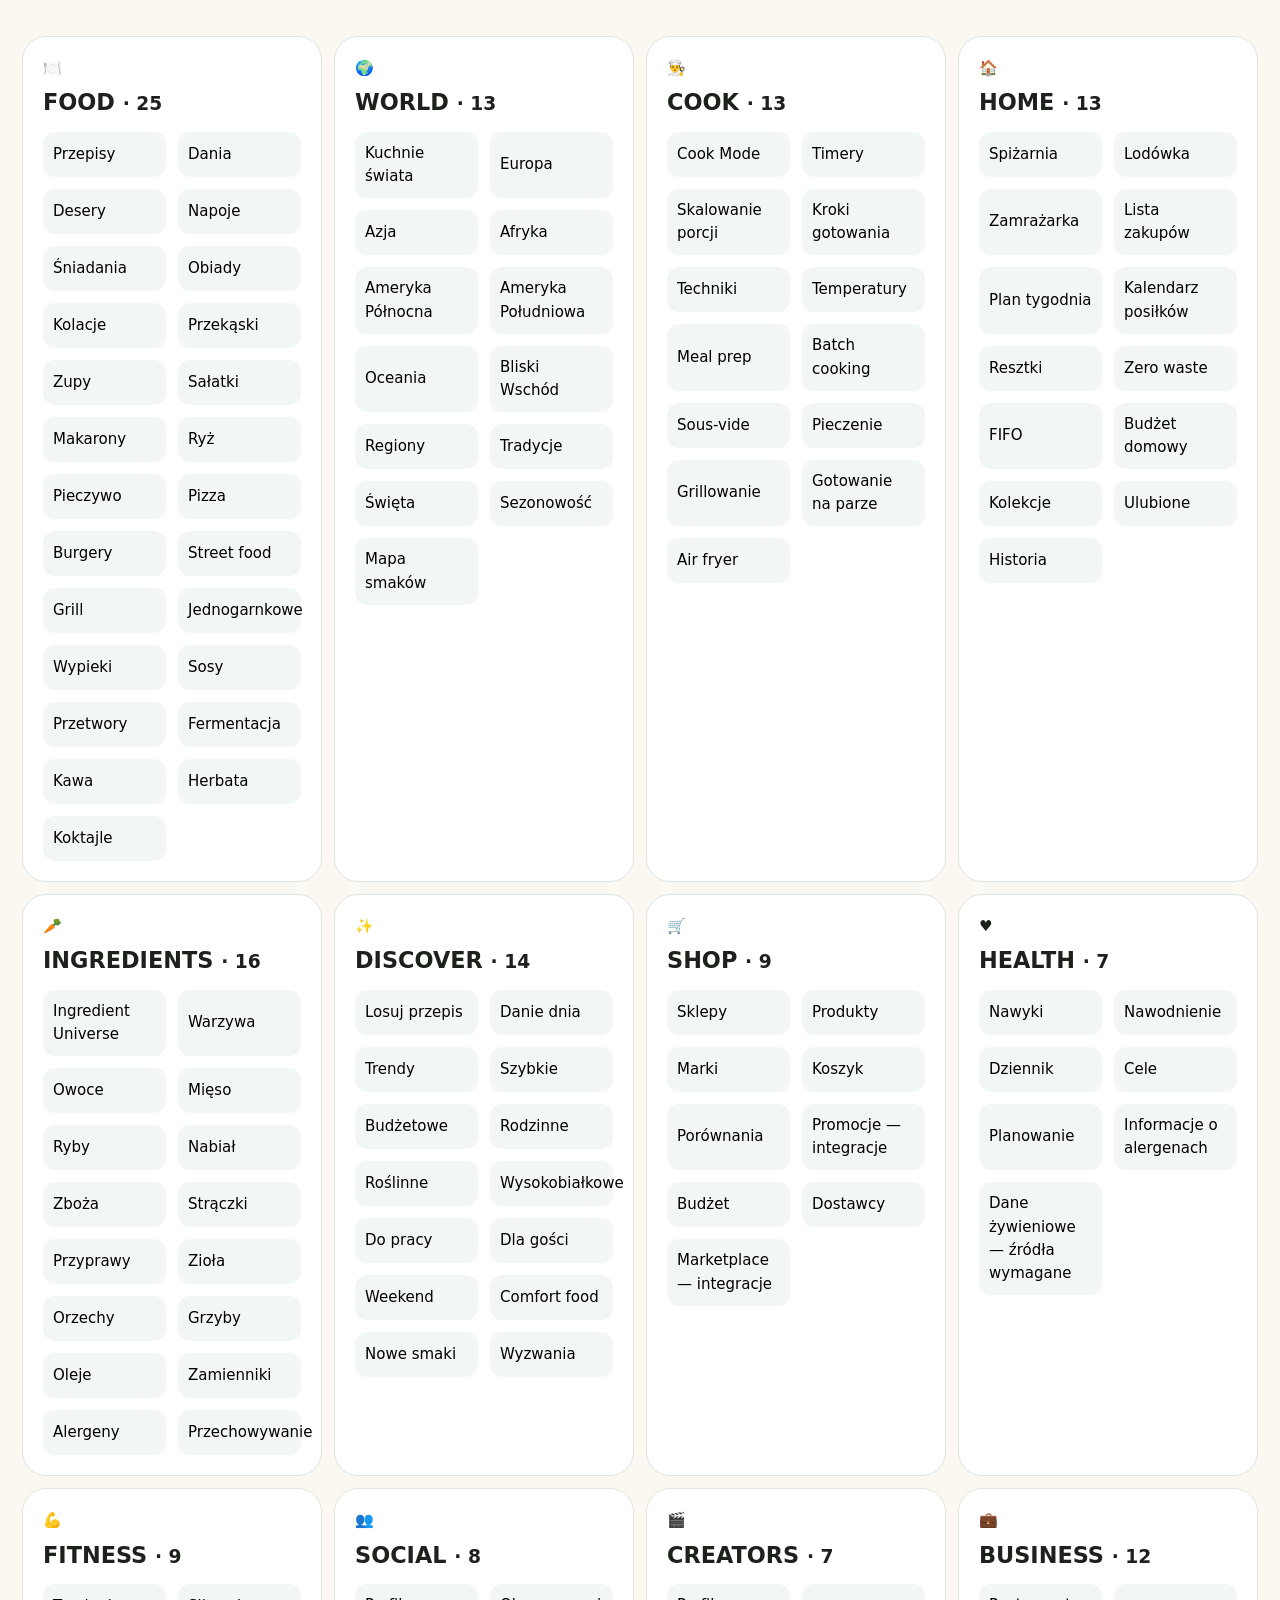
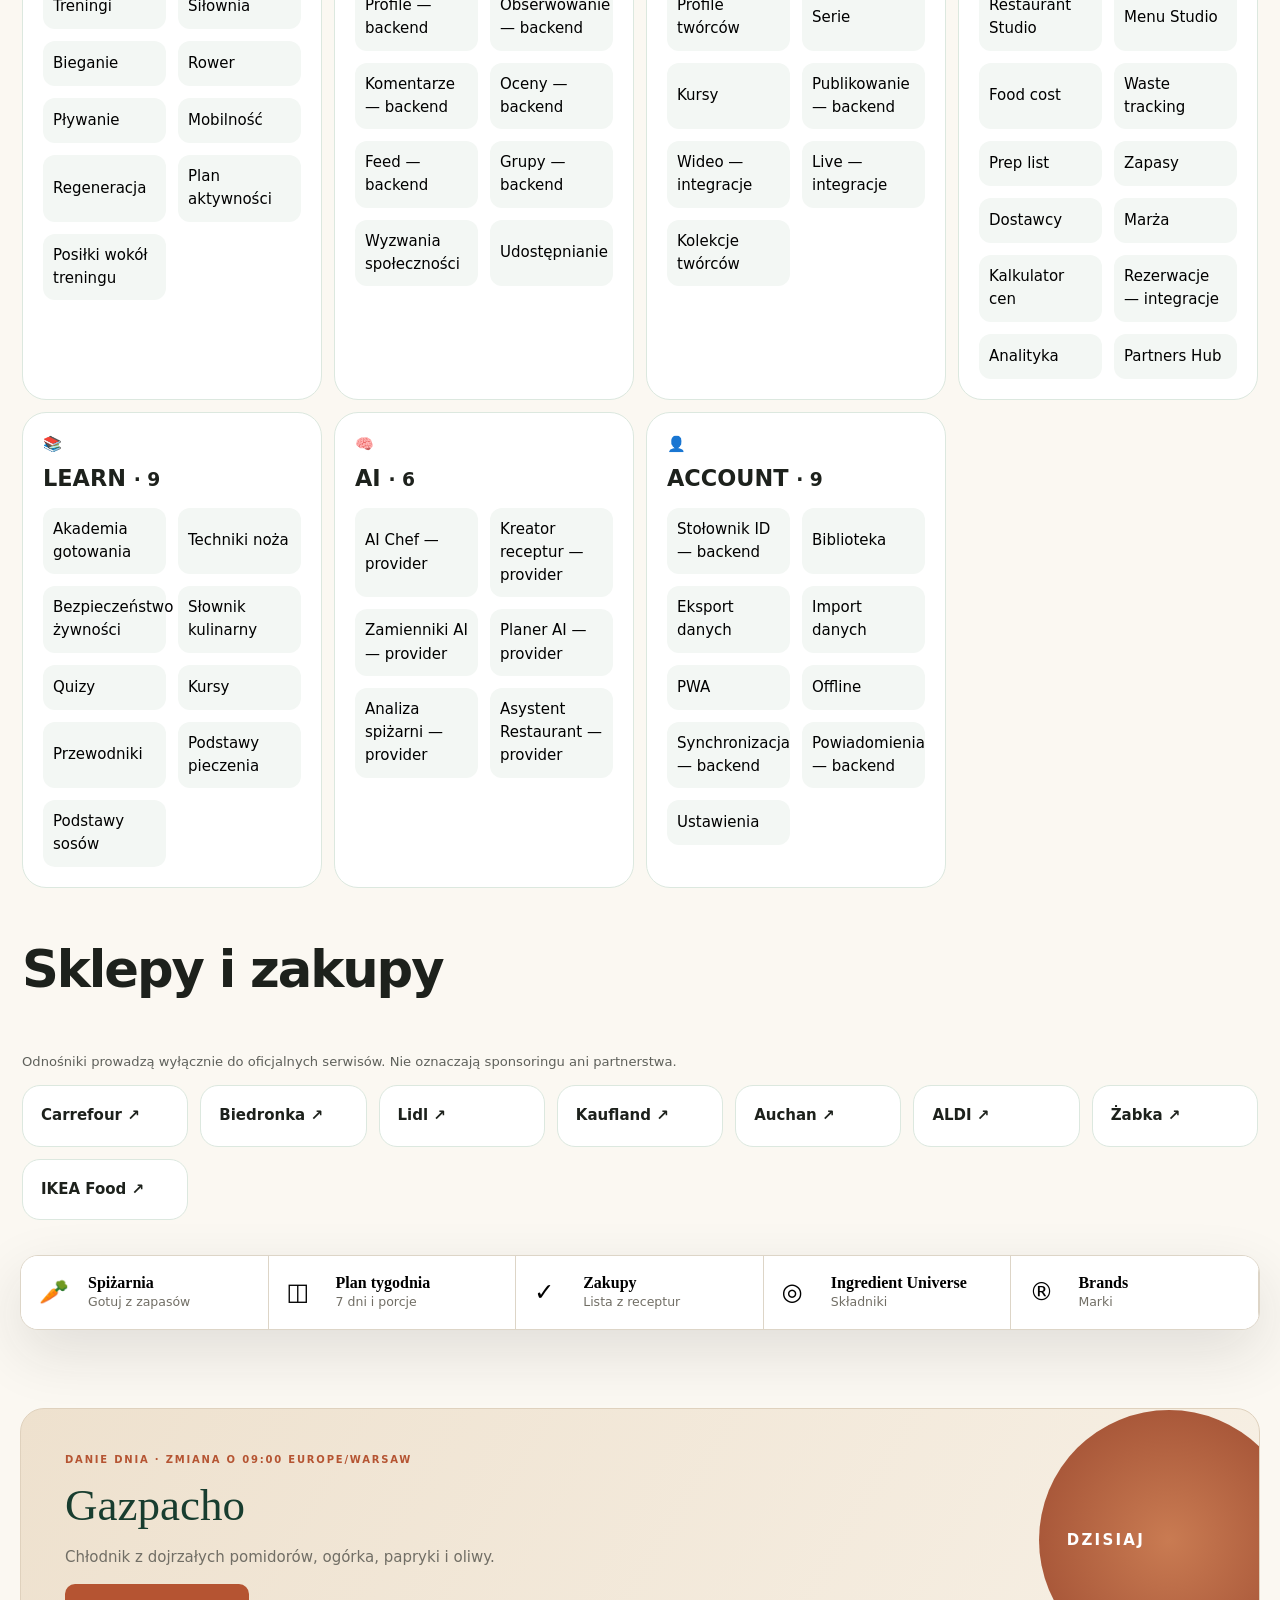
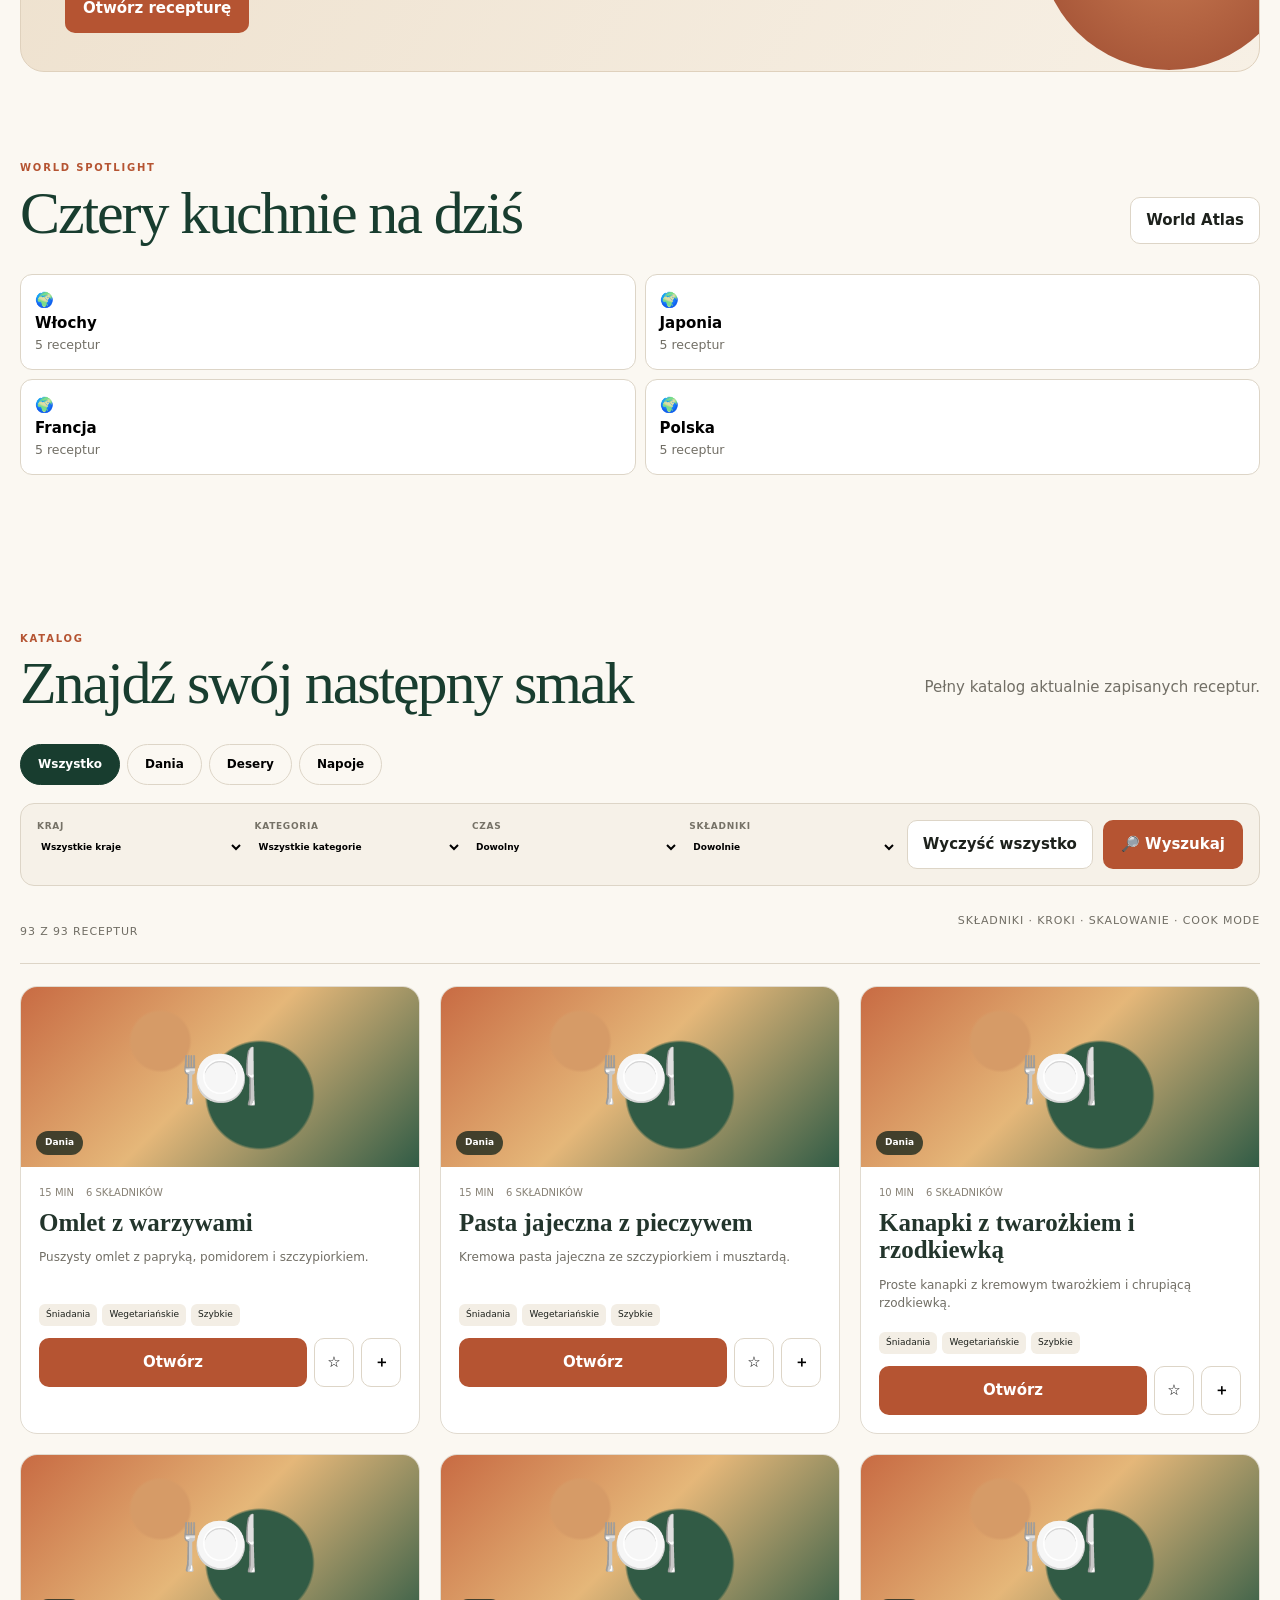
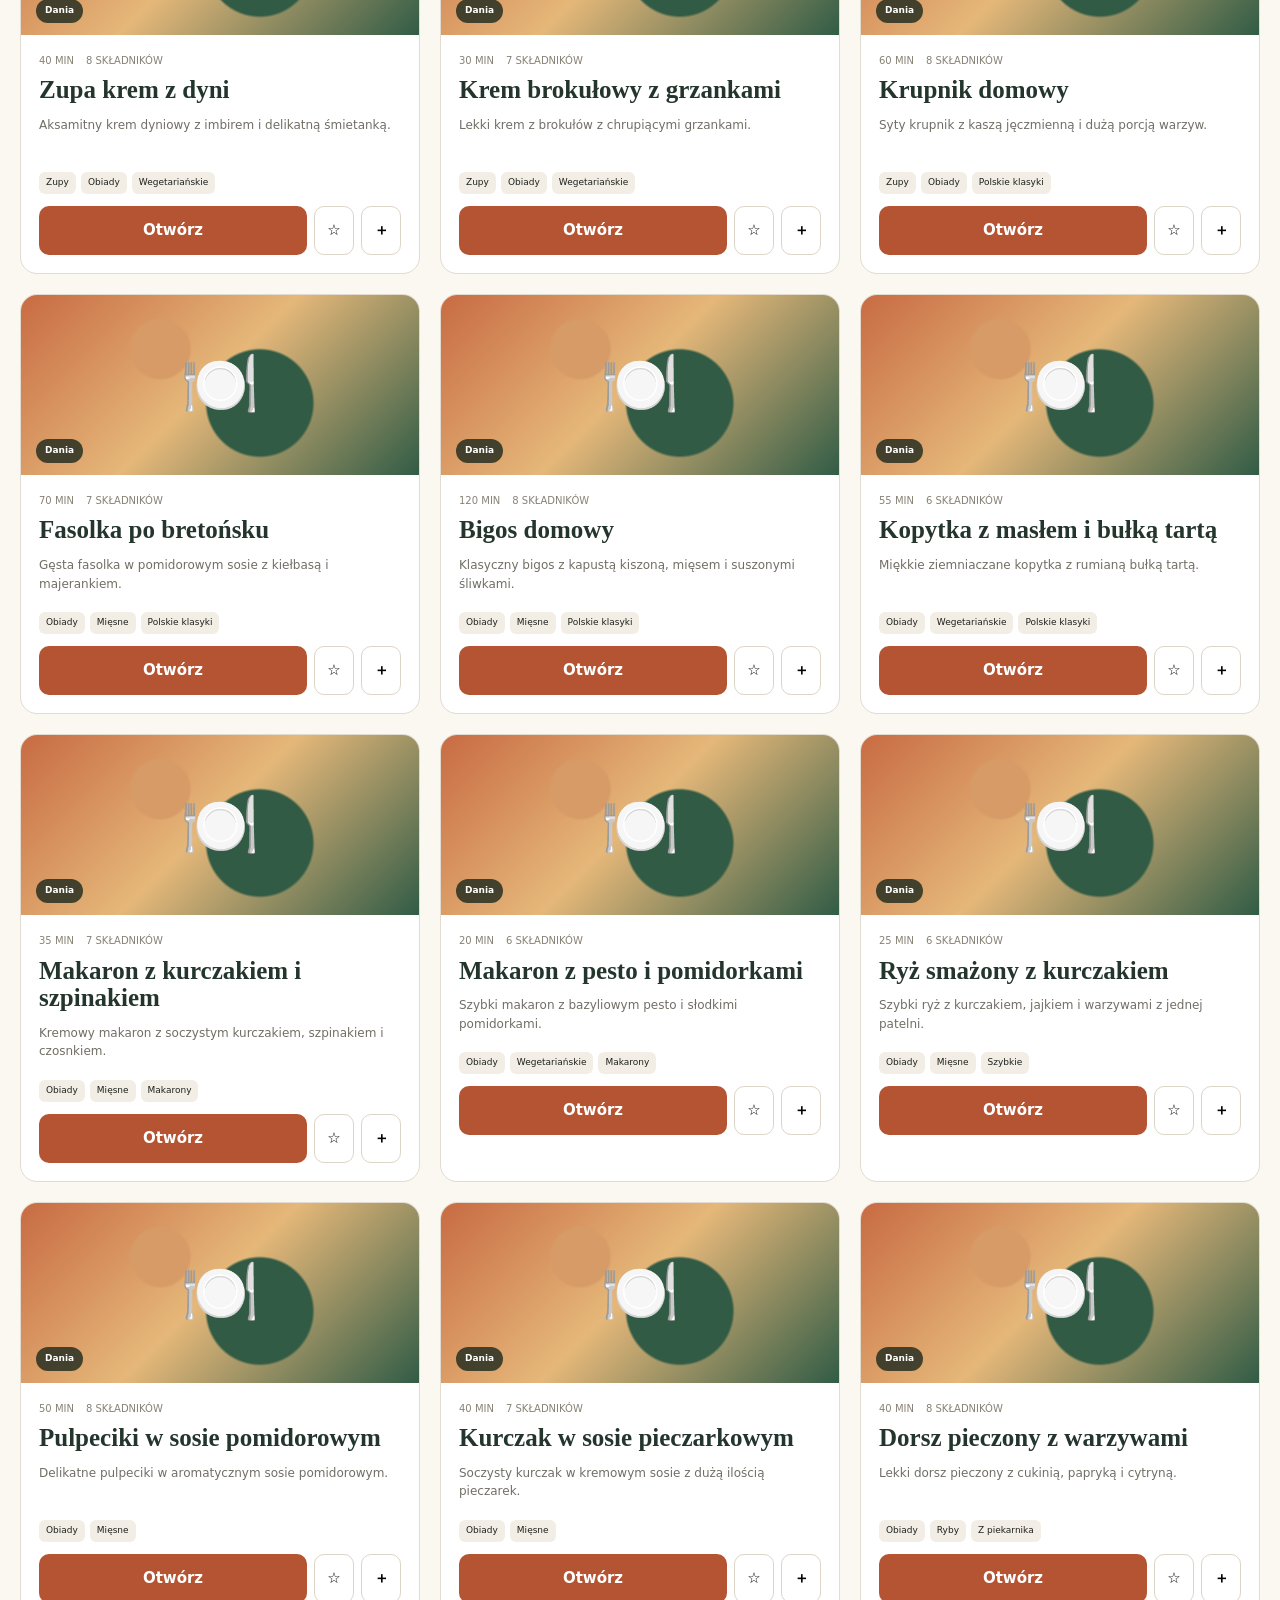
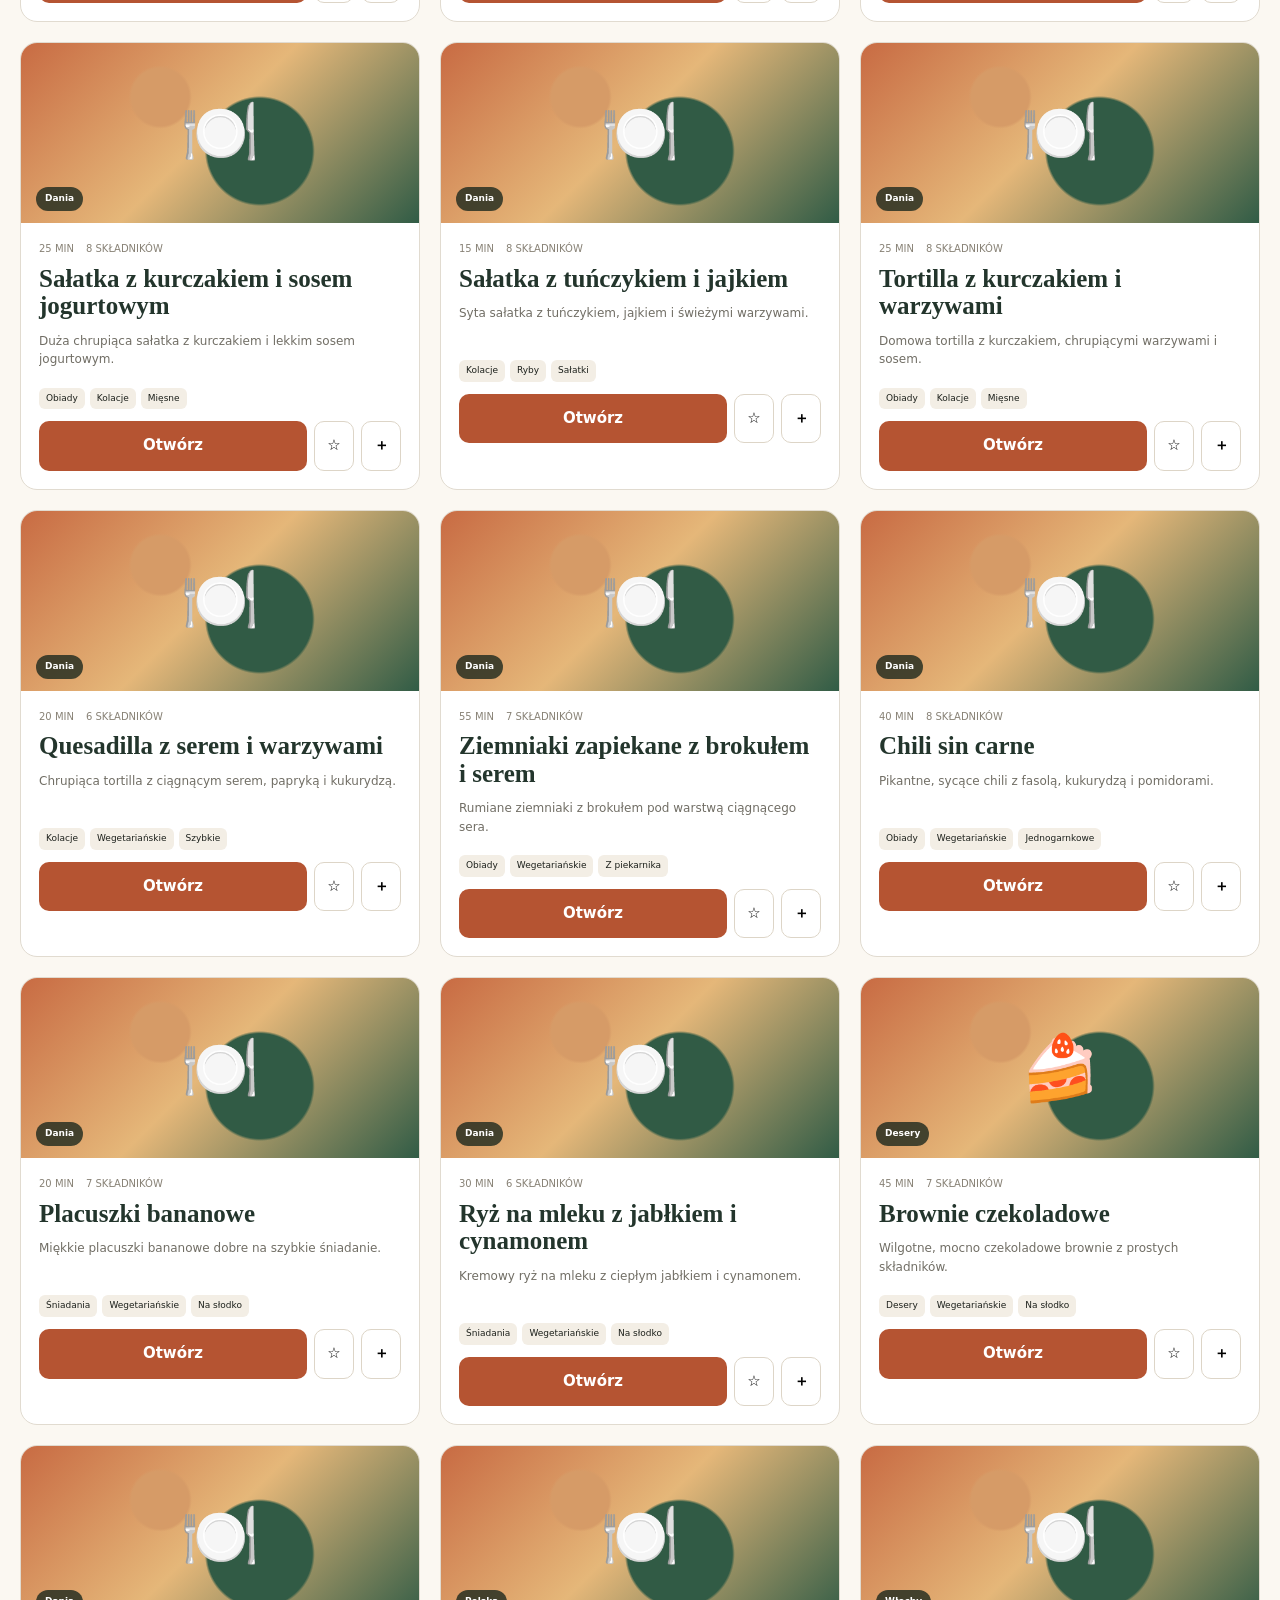
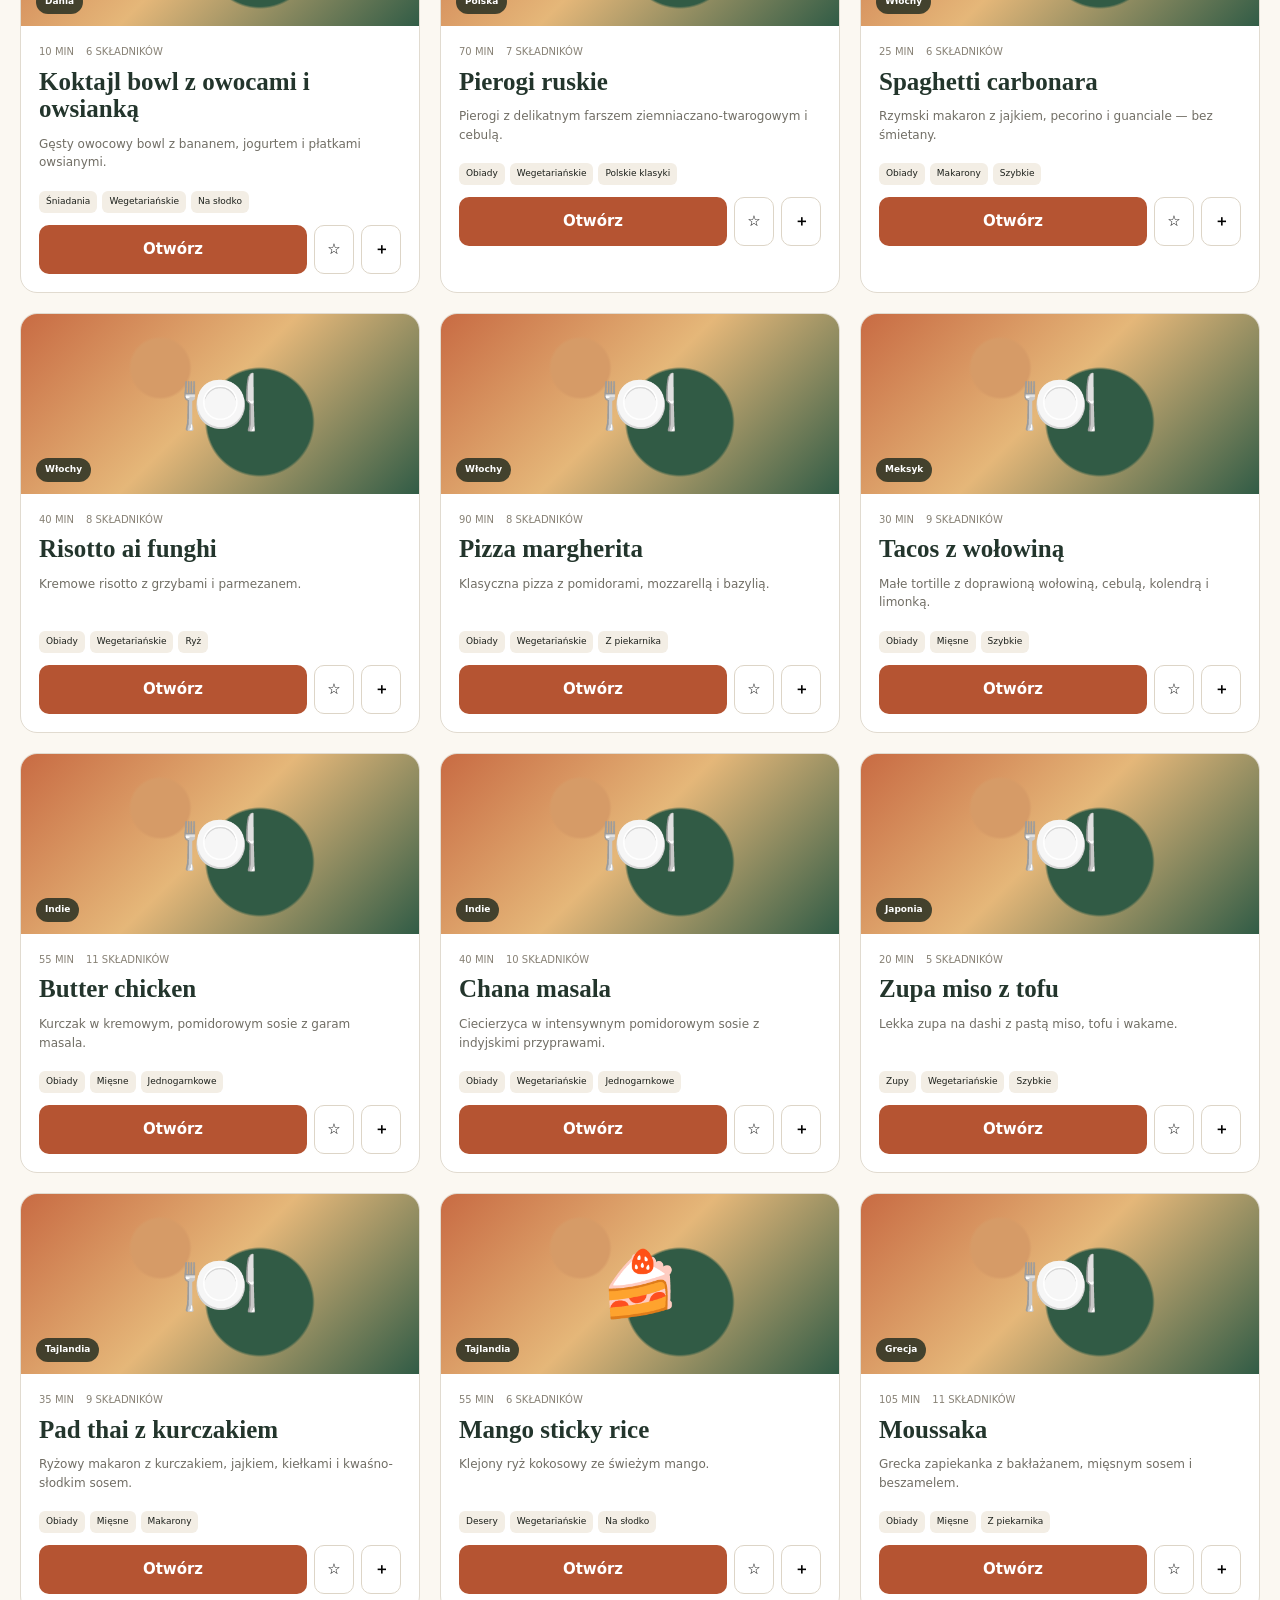
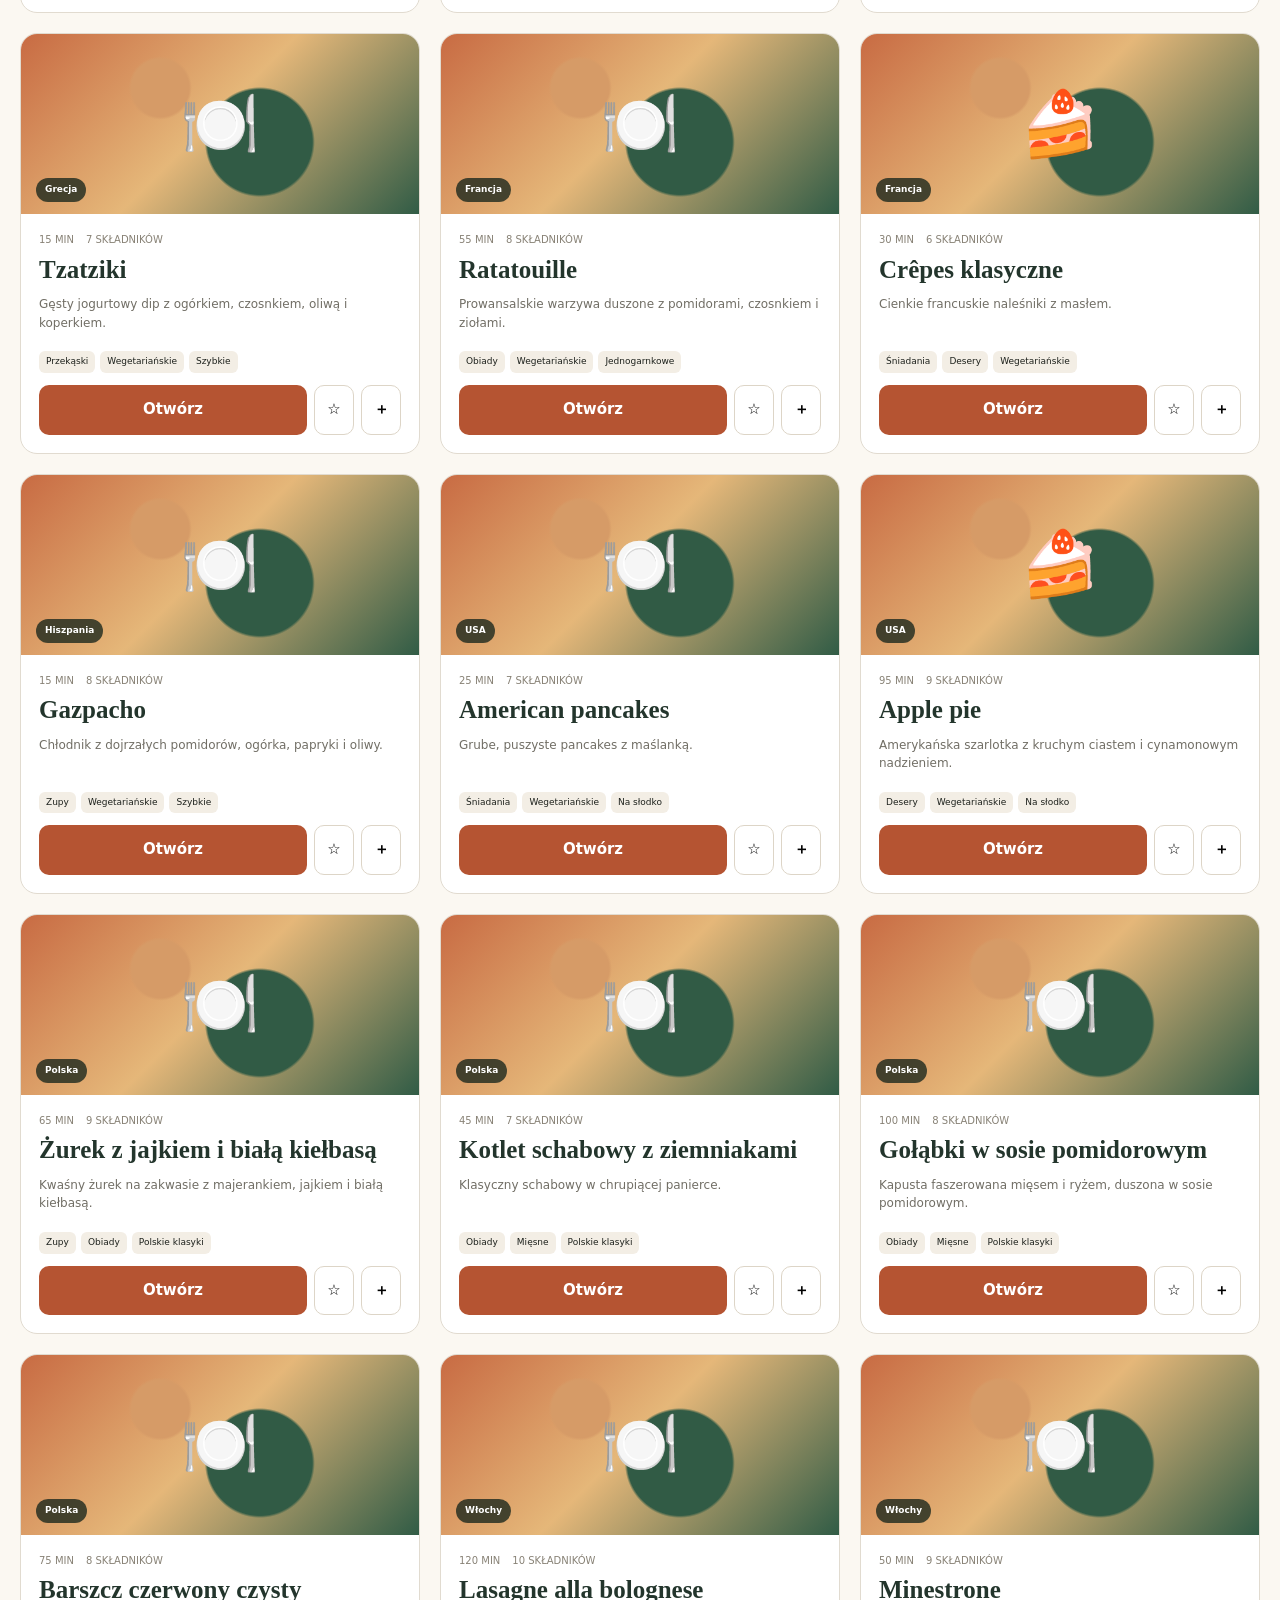
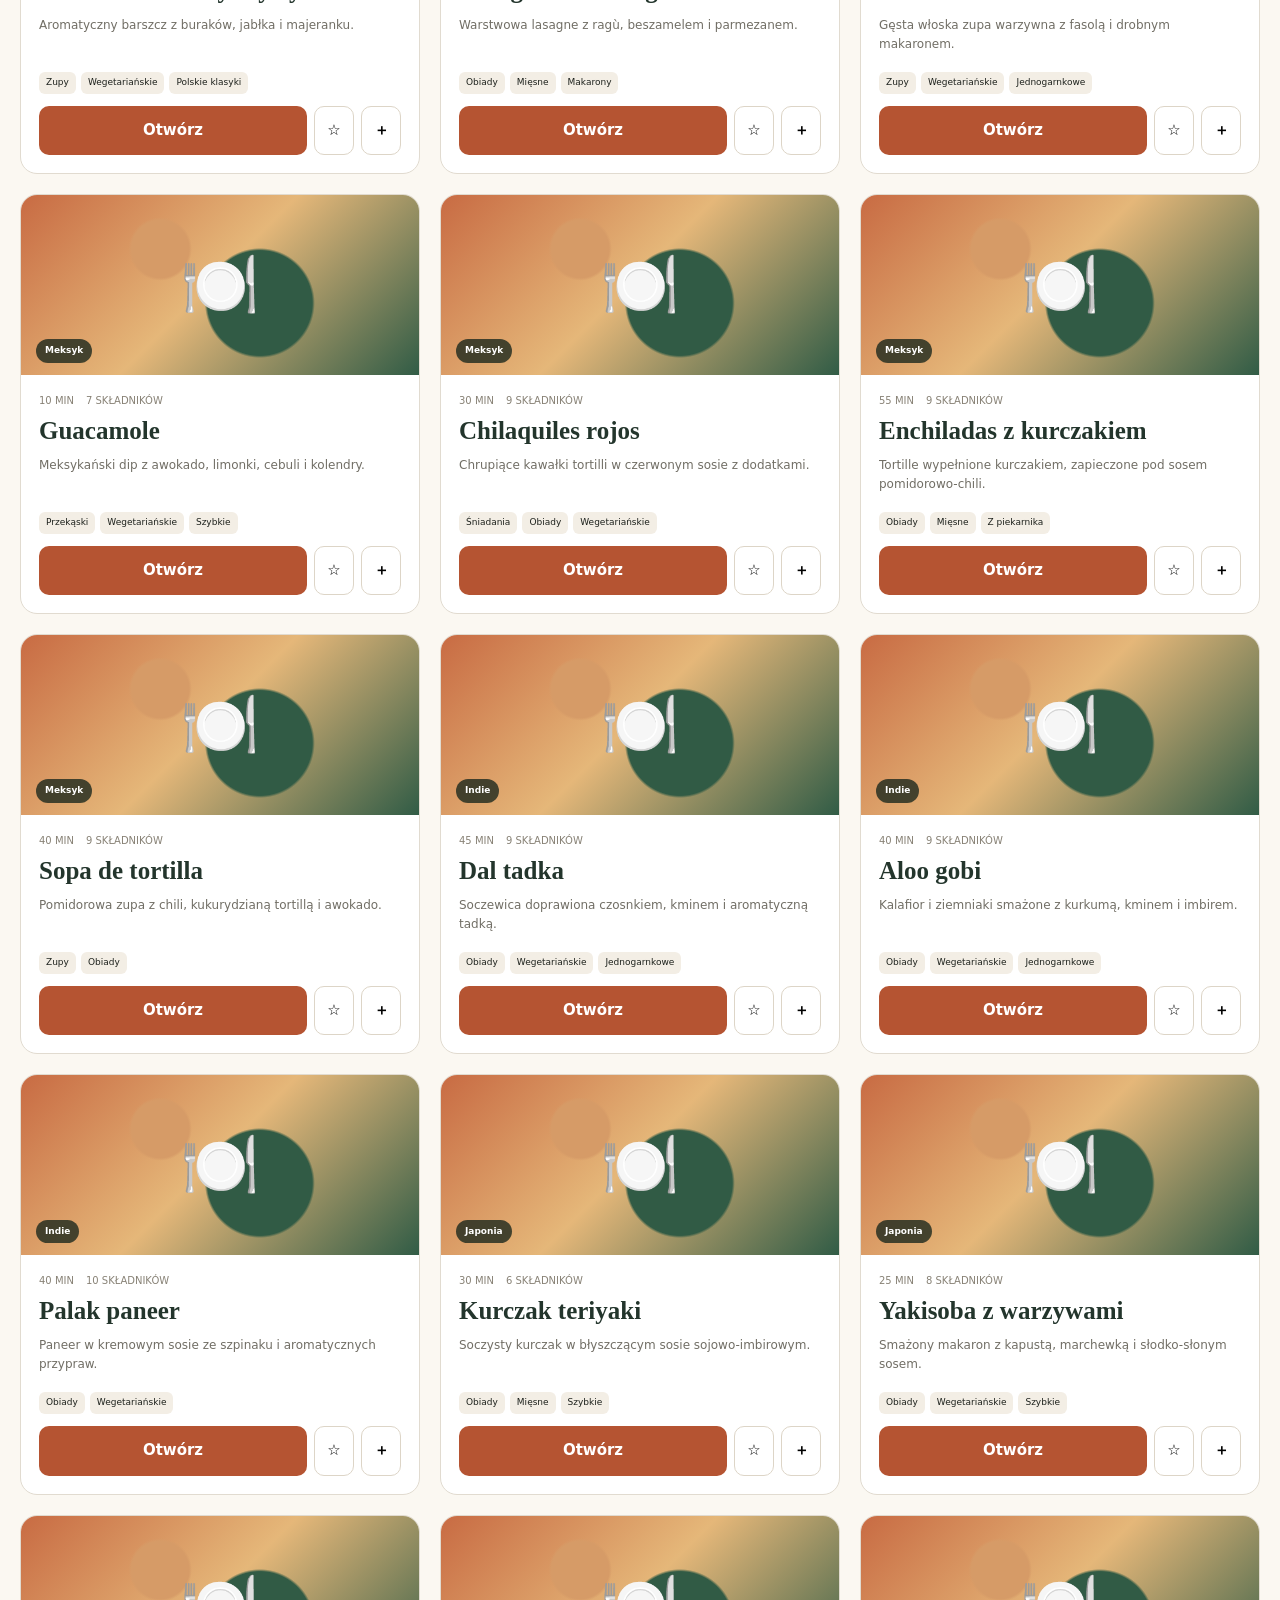
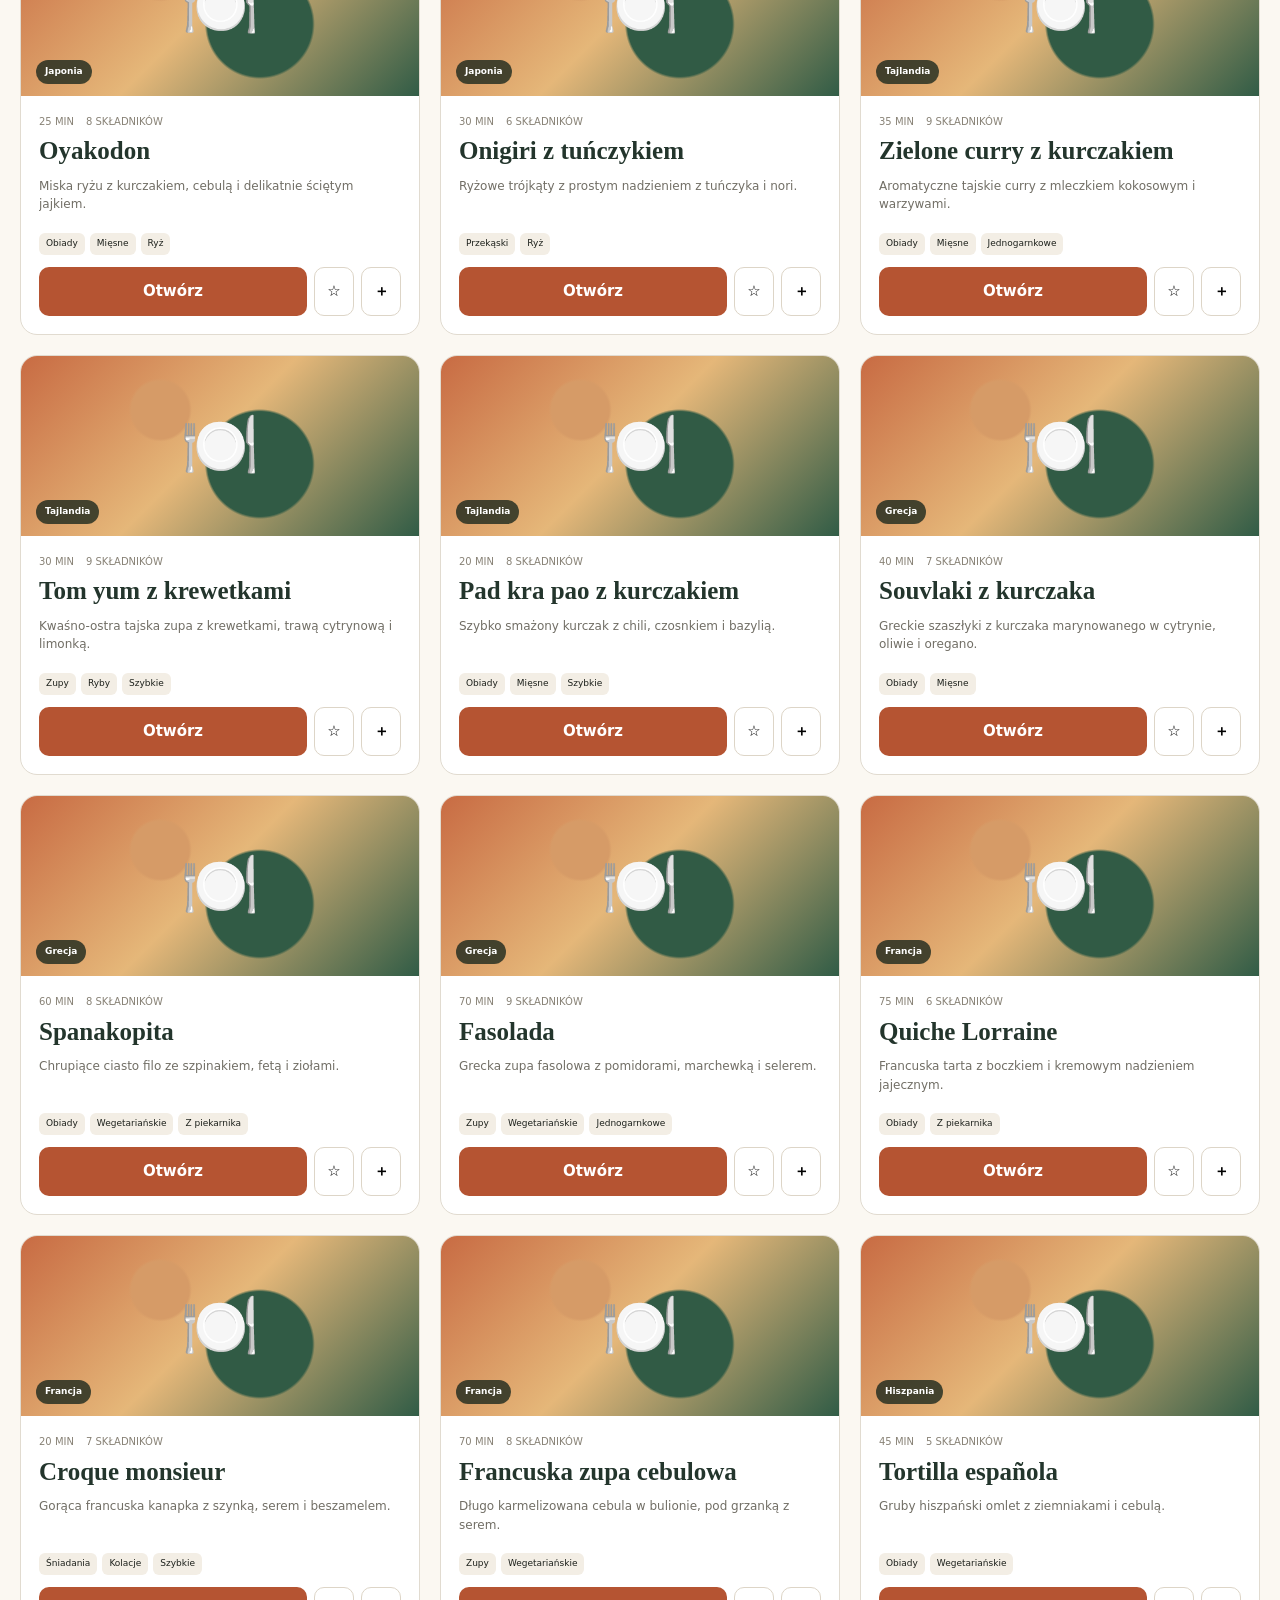
==== commit 1d1516a8: "Publikuj finalny interfejs ponad 100 funkcji" ====
--- a/index.html
+++ b/index.html
@@ -1 +1 @@
-<!doctype html><html lang="pl"><head><meta charset="utf-8"><meta name="viewport" content="width=device-width,initial-scale=1"><meta name="description" content="Stołownik — globalny ekosystem jedzenia, gotowania, zakupów i gastronomii."><meta name="theme-color" content="#183d2f"><link rel="manifest" href="manifest.webmanifest"><link rel="icon" href="stolownik-icon.svg" type="image/svg+xml"><link rel="canonical" href="https://stolownik.github.io/Sto-ownik/"><title>Stołownik — Global Food OS</title><link rel="stylesheet" href="stolownik-world.css?v=8"></head><body><a class="skipLink" href="#discover">Przejdź do receptur</a><div class="topbar">STOŁOWNIK · GLOBAL FOOD OS <span>•</span> FOOD · WORLD · HOME · BUSINESS</div><nav class="nav"><div class="wrap navin"><a class="logo" href="#"><span>S</span>Stołownik</a><div class="links"><button onclick="document.querySelector('#discover').scrollIntoView()">Przepisy</button><button id="atlasBtn">World</button><button id="ingredientBtn">Składniki</button><button id="weekBtn">Tydzień</button><button id="shoppingHubBtn">Zakupy</button><button id="brandsBtn">Marki</button><button id="restaurantBtn">Restaurant</button><button id="hubBtn">Centrum</button><button id="loginBtn" class="account">Stołownik ID</button></div></div></nav><header class="hero"><div class="heroGlow"></div><div class="wrap heroGrid"><div class="heroCopy"><div class="eyebrow">GLOBAL FOOD OPERATING SYSTEM</div><h1>Jedzenie.<br><em>Bez końca.</em></h1><p class="lead">Odkrywaj, planuj, kupuj, gotuj, ucz się, podróżuj po kuchniach świata i zarządzaj gastronomią z jednego miejsca.</p><div class="search"><span>⌕</span><input id="globalSearch" aria-label="Szukaj" placeholder="Przepis, kraj, składnik, potrzeba…"><button id="searchBtn" class="primary">Odkrywaj</button></div><div class="heroActions"><button id="randomBtn" class="ghostLight">✦ Wylosuj przepis</button><button data-tool="pantry" class="ghostLight">🥕 Gotuj z tego, co mam</button></div><p id="personalStats" class="personalStats"></p></div><aside class="heroCard"><div class="heroCardTop"><span>STOŁOWNIK FLOW</span><b>∞</b></div><div class="flow"><div><i>01</i><span><b>Odkryj</b>Food & World</span></div><div><i>02</i><span><b>Połącz</b>Ingredients</span></div><div><i>03</i><span><b>Zaplanuj</b>Planner</span></div><div><i>04</i><span><b>Kup</b>Shopping</span></div><div><i>05</i><span><b>Gotuj</b>Cook Mode</span></div><div><i>06</i><span><b>Rozwijaj</b>Business</span></div></div></aside></div></header><main><section class="quick"><div class="wrap quickGrid"><button data-tool="pantry"><span>🥕</span><b>Spiżarnia</b><small>Gotuj z zapasów</small></button><button onclick="weekBtn.click()"><span>◫</span><b>Plan tygodnia</b><small>7 dni i porcje</small></button><button onclick="shoppingHubBtn.click()"><span>✓</span><b>Zakupy</b><small>Lista z receptur</small></button><button onclick="ingredientBtn.click()"><span>◎</span><b>Ingredient Universe</b><small>Składniki</small></button><button onclick="brandsBtn.click()"><span>®</span><b>Brands</b><small>Marki</small></button></div></section><section class="section dailySection"><div class="wrap"><div id="dailyDish" class="dailyDish"></div></div></section><section class="section"><div class="wrap"><div class="sectionHead"><div><div class="eyebrow">WORLD SPOTLIGHT</div><h2>Cztery kuchnie na dziś</h2></div><button onclick="atlasBtn.click()" class="secondary">World Atlas</button></div><div id="countrySpotlight" class="countryGrid"></div></div></section><section class="section" id="discover"><div class="wrap"><div class="sectionHead"><div><div class="eyebrow">KATALOG</div><h2>Znajdź swój następny smak</h2></div><p>Pełny katalog aktualnie zapisanych receptur.</p></div><div class="pillbar"><button class="pill active" data-type="Wszystkie">Wszystko</button><button class="pill" data-type="Dania">Dania</button><button class="pill" data-type="Desery">Desery</button><button class="pill" data-type="Napoje">Napoje</button></div><div id="smartFilters"></div><div class="resultsHead"><p id="resultCount"></p><span>Składniki · kroki · skalowanie · Cook Mode</span></div><div id="recipeGrid" class="recipeGrid"></div></div></section><section class="manifest"><div class="wrap manifestGrid"><div><div class="eyebrow">ECOSYSTEM</div><h2>Od lodówki<br>do <em>biznesu.</em></h2></div><div class="manifestText"><p>World, Ingredient Universe, planer, zakupy, spiżarnia, kolekcje, Cook Mode, Restaurant i Business.</p></div></div></section><section class="section ecosystem"><div class="wrap"><div class="sectionHead"><div><div class="eyebrow">PLATFORMA</div><h2>Jeden rdzeń Stołownika</h2></div></div><div class="ecosystemGrid"><article><span>🌍</span><h3>World Atlas</h3><button onclick="atlasBtn.click()" class="secondary">Atlas</button></article><article><span>🥕</span><h3>Ingredient Universe</h3><button onclick="ingredientBtn.click()" class="secondary">Składniki</button></article><article><span>®</span><h3>Brands & Products</h3><button onclick="brandsBtn.click()" class="secondary">Marki</button></article><article><span>🤝</span><h3>Partners Hub</h3><button id="partnersBtn" class="secondary">Partners</button></article><article><span>👨‍🍳</span><h3>Restaurant Studio</h3><button onclick="restaurantBtn.click()" class="secondary">Restaurant</button></article><article><span>📲</span><h3>PWA & dane</h3><button id="toolsBtn" class="secondary">Moje dane</button></article></div></div></section></main><footer class="footer"><div class="wrap footerGrid"><div><a class="logo footerLogo" href="#"><span>S</span>Stołownik</a><p>Global Food OS.</p></div><div><b>Food</b><p>Receptury<br>Ingredients<br>Cook Mode<br>Spiżarnia</p></div><div><b>World & Home</b><p>Atlas<br>Tydzień<br>Zakupy<br>Kolekcje</p></div><div><b>Business</b><p>Brands<br>Partners<br>Restaurant<br>Stołownik ID</p></div></div></footer><div class="modal" id="authModal"><div class="dialog"><div class="row modalHead"><h2>Stołownik ID</h2><button id="closeAuth" class="secondary">✕</button></div><p class="muted">Konto produkcyjne wymaga backendu.</p><form id="authForm"><label>E-mail<input type="email" required></label><label>Hasło<input type="password" required minlength="8"></label><button class="primary">Kontynuuj</button></form><p id="authStatus" class="small"></p></div></div><script src="stolownik-recipes.js?v=1" defer></script><script src="stolownik-world-recipes.js?v=1" defer></script><script src="stolownik-world-recipes-extended.js?v=1" defer></script><script src="stolownik-world-recipes-complete.js?v=1" defer></script><script src="stolownik-drinks.js?v=2" defer></script><script src="stolownik-app-v6.js?v=2" defer></script><script src="stolownik-final-v1.js?v=1" defer></script><script src="stolownik-colossus-v1.js?v=2" defer></script><script src="stolownik-rebuild-v2.js?v=1" defer></script></body></html>+<!doctype html><html lang="pl"><head><meta charset="utf-8"><meta name="viewport" content="width=device-width,initial-scale=1"><meta name="description" content="Stołownik — globalny ekosystem jedzenia, gotowania, zakupów i gastronomii."><meta name="theme-color" content="#183d2f"><link rel="manifest" href="manifest.webmanifest"><link rel="icon" href="stolownik-icon.svg" type="image/svg+xml"><link rel="canonical" href="https://stolownik.github.io/Sto-ownik/"><title>Stołownik — Global Food OS</title><link rel="stylesheet" href="stolownik-world.css?v=8"></head><body><a class="skipLink" href="#discover">Przejdź do receptur</a><div class="topbar">STOŁOWNIK · GLOBAL FOOD OS <span>•</span> FOOD · WORLD · HOME · BUSINESS</div><nav class="nav"><div class="wrap navin"><a class="logo" href="#"><span>S</span>Stołownik</a><div class="links"><button onclick="document.querySelector('#discover').scrollIntoView()">Przepisy</button><button id="atlasBtn">World</button><button id="ingredientBtn">Składniki</button><button id="weekBtn">Tydzień</button><button id="shoppingHubBtn">Zakupy</button><button id="brandsBtn">Marki</button><button id="restaurantBtn">Restaurant</button><button id="hubBtn">Centrum</button><button id="loginBtn" class="account">Stołownik ID</button></div></div></nav><header class="hero"><div class="heroGlow"></div><div class="wrap heroGrid"><div class="heroCopy"><div class="eyebrow">GLOBAL FOOD OPERATING SYSTEM</div><h1>Jedzenie.<br><em>Bez końca.</em></h1><p class="lead">Odkrywaj, planuj, kupuj, gotuj, ucz się, podróżuj po kuchniach świata i zarządzaj gastronomią z jednego miejsca.</p><div class="search"><span>⌕</span><input id="globalSearch" aria-label="Szukaj" placeholder="Przepis, kraj, składnik, potrzeba…"><button id="searchBtn" class="primary">Odkrywaj</button></div><div class="heroActions"><button id="randomBtn" class="ghostLight">✦ Wylosuj przepis</button><button data-tool="pantry" class="ghostLight">🥕 Gotuj z tego, co mam</button></div><p id="personalStats" class="personalStats"></p></div><aside class="heroCard"><div class="heroCardTop"><span>STOŁOWNIK FLOW</span><b>∞</b></div><div class="flow"><div><i>01</i><span><b>Odkryj</b>Food & World</span></div><div><i>02</i><span><b>Połącz</b>Ingredients</span></div><div><i>03</i><span><b>Zaplanuj</b>Planner</span></div><div><i>04</i><span><b>Kup</b>Shopping</span></div><div><i>05</i><span><b>Gotuj</b>Cook Mode</span></div><div><i>06</i><span><b>Rozwijaj</b>Business</span></div></div></aside></div></header><main><section class="quick"><div class="wrap quickGrid"><button data-tool="pantry"><span>🥕</span><b>Spiżarnia</b><small>Gotuj z zapasów</small></button><button onclick="weekBtn.click()"><span>◫</span><b>Plan tygodnia</b><small>7 dni i porcje</small></button><button onclick="shoppingHubBtn.click()"><span>✓</span><b>Zakupy</b><small>Lista z receptur</small></button><button onclick="ingredientBtn.click()"><span>◎</span><b>Ingredient Universe</b><small>Składniki</small></button><button onclick="brandsBtn.click()"><span>®</span><b>Brands</b><small>Marki</small></button></div></section><section class="section dailySection"><div class="wrap"><div id="dailyDish" class="dailyDish"></div></div></section><section class="section"><div class="wrap"><div class="sectionHead"><div><div class="eyebrow">WORLD SPOTLIGHT</div><h2>Cztery kuchnie na dziś</h2></div><button onclick="atlasBtn.click()" class="secondary">World Atlas</button></div><div id="countrySpotlight" class="countryGrid"></div></div></section><section class="section" id="discover"><div class="wrap"><div class="sectionHead"><div><div class="eyebrow">KATALOG</div><h2>Znajdź swój następny smak</h2></div><p>Pełny katalog aktualnie zapisanych receptur.</p></div><div class="pillbar"><button class="pill active" data-type="Wszystkie">Wszystko</button><button class="pill" data-type="Dania">Dania</button><button class="pill" data-type="Desery">Desery</button><button class="pill" data-type="Napoje">Napoje</button></div><div id="smartFilters"></div><div class="resultsHead"><p id="resultCount"></p><span>Składniki · kroki · skalowanie · Cook Mode</span></div><div id="recipeGrid" class="recipeGrid"></div></div></section><section class="manifest"><div class="wrap manifestGrid"><div><div class="eyebrow">ECOSYSTEM</div><h2>Od lodówki<br>do <em>biznesu.</em></h2></div><div class="manifestText"><p>World, Ingredient Universe, planer, zakupy, spiżarnia, kolekcje, Cook Mode, Restaurant i Business.</p></div></div></section><section class="section ecosystem"><div class="wrap"><div class="sectionHead"><div><div class="eyebrow">PLATFORMA</div><h2>Jeden rdzeń Stołownika</h2></div></div><div class="ecosystemGrid"><article><span>🌍</span><h3>World Atlas</h3><button onclick="atlasBtn.click()" class="secondary">Atlas</button></article><article><span>🥕</span><h3>Ingredient Universe</h3><button onclick="ingredientBtn.click()" class="secondary">Składniki</button></article><article><span>®</span><h3>Brands & Products</h3><button onclick="brandsBtn.click()" class="secondary">Marki</button></article><article><span>🤝</span><h3>Partners Hub</h3><button id="partnersBtn" class="secondary">Partners</button></article><article><span>👨‍🍳</span><h3>Restaurant Studio</h3><button onclick="restaurantBtn.click()" class="secondary">Restaurant</button></article><article><span>📲</span><h3>PWA & dane</h3><button id="toolsBtn" class="secondary">Moje dane</button></article></div></div></section></main><footer class="footer"><div class="wrap footerGrid"><div><a class="logo footerLogo" href="#"><span>S</span>Stołownik</a><p>Global Food OS.</p></div><div><b>Food</b><p>Receptury<br>Ingredients<br>Cook Mode<br>Spiżarnia</p></div><div><b>World & Home</b><p>Atlas<br>Tydzień<br>Zakupy<br>Kolekcje</p></div><div><b>Business</b><p>Brands<br>Partners<br>Restaurant<br>Stołownik ID</p></div></div></footer><div class="modal" id="authModal"><div class="dialog"><div class="row modalHead"><h2>Stołownik ID</h2><button id="closeAuth" class="secondary">✕</button></div><p class="muted">Konto produkcyjne wymaga backendu.</p><form id="authForm"><label>E-mail<input type="email" required></label><label>Hasło<input type="password" required minlength="8"></label><button class="primary">Kontynuuj</button></form><p id="authStatus" class="small"></p></div></div><script src="stolownik-recipes.js?v=1" defer></script><script src="stolownik-world-recipes.js?v=1" defer></script><script src="stolownik-world-recipes-extended.js?v=1" defer></script><script src="stolownik-world-recipes-complete.js?v=1" defer></script><script src="stolownik-drinks.js?v=2" defer></script><script src="stolownik-app-v6.js?v=2" defer></script><script src="stolownik-final-v1.js?v=1" defer></script><script src="stolownik-colossus-v1.js?v=3" defer></script><script src="stolownik-rebuild-v2.js?v=1" defer></script></body></html>
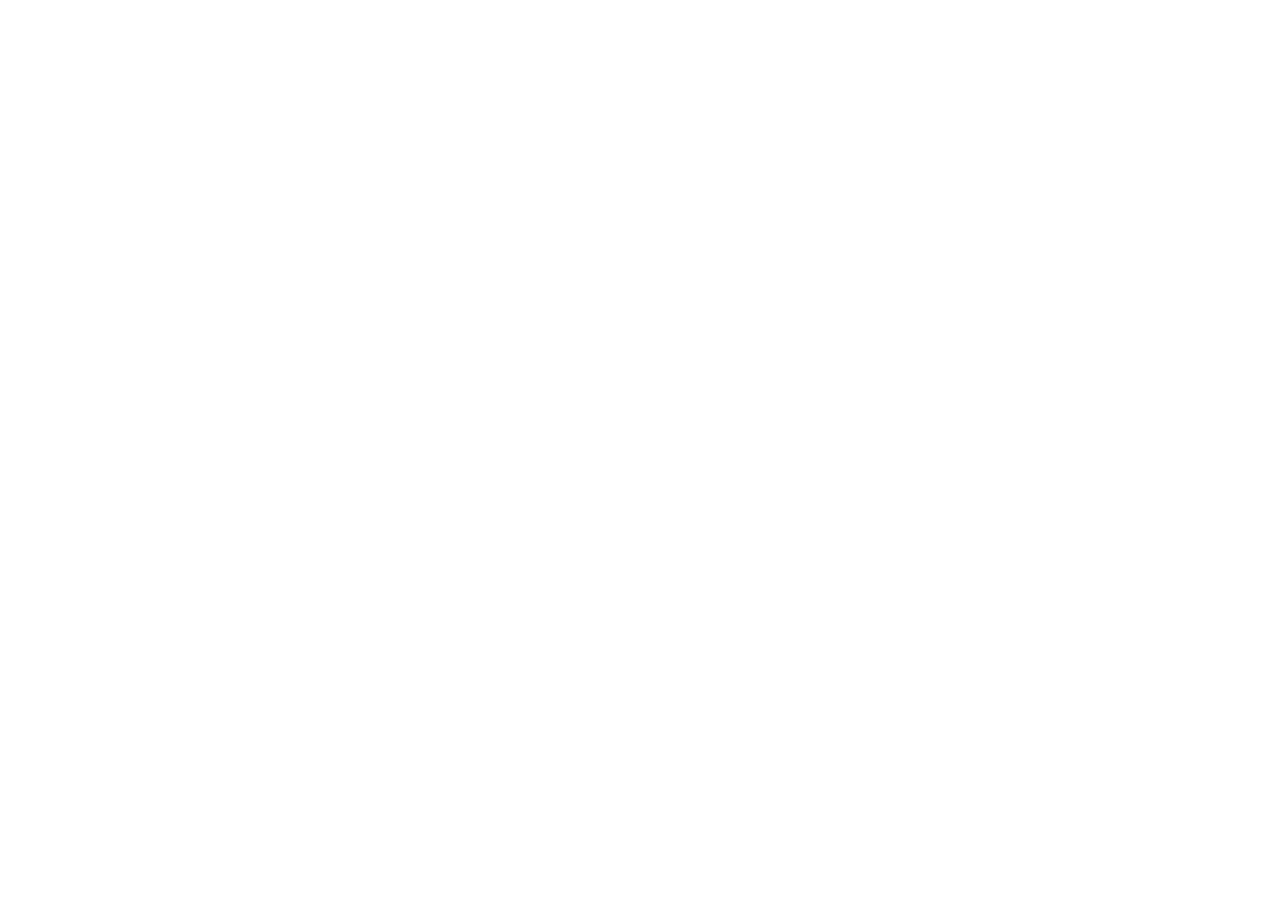
==== commit c03eecd8: "Restart Stołownika: nowa aplikacja od zera" ====
--- a/index.html
+++ b/index.html
@@ -1 +1 @@
-<!doctype html><html lang="pl"><head><meta charset="utf-8"><meta name="viewport" content="width=device-width,initial-scale=1"><meta name="description" content="Stołownik — globalny ekosystem jedzenia, gotowania, zakupów i gastronomii."><meta name="theme-color" content="#183d2f"><link rel="manifest" href="manifest.webmanifest"><link rel="icon" href="stolownik-icon.svg" type="image/svg+xml"><link rel="canonical" href="https://stolownik.github.io/Sto-ownik/"><title>Stołownik — Global Food OS</title><link rel="stylesheet" href="stolownik-world.css?v=8"></head><body><a class="skipLink" href="#discover">Przejdź do receptur</a><div class="topbar">STOŁOWNIK · GLOBAL FOOD OS <span>•</span> FOOD · WORLD · HOME · BUSINESS</div><nav class="nav"><div class="wrap navin"><a class="logo" href="#"><span>S</span>Stołownik</a><div class="links"><button onclick="document.querySelector('#discover').scrollIntoView()">Przepisy</button><button id="atlasBtn">World</button><button id="ingredientBtn">Składniki</button><button id="weekBtn">Tydzień</button><button id="shoppingHubBtn">Zakupy</button><button id="brandsBtn">Marki</button><button id="restaurantBtn">Restaurant</button><button id="hubBtn">Centrum</button><button id="loginBtn" class="account">Stołownik ID</button></div></div></nav><header class="hero"><div class="heroGlow"></div><div class="wrap heroGrid"><div class="heroCopy"><div class="eyebrow">GLOBAL FOOD OPERATING SYSTEM</div><h1>Jedzenie.<br><em>Bez końca.</em></h1><p class="lead">Odkrywaj, planuj, kupuj, gotuj, ucz się, podróżuj po kuchniach świata i zarządzaj gastronomią z jednego miejsca.</p><div class="search"><span>⌕</span><input id="globalSearch" aria-label="Szukaj" placeholder="Przepis, kraj, składnik, potrzeba…"><button id="searchBtn" class="primary">Odkrywaj</button></div><div class="heroActions"><button id="randomBtn" class="ghostLight">✦ Wylosuj przepis</button><button data-tool="pantry" class="ghostLight">🥕 Gotuj z tego, co mam</button></div><p id="personalStats" class="personalStats"></p></div><aside class="heroCard"><div class="heroCardTop"><span>STOŁOWNIK FLOW</span><b>∞</b></div><div class="flow"><div><i>01</i><span><b>Odkryj</b>Food & World</span></div><div><i>02</i><span><b>Połącz</b>Ingredients</span></div><div><i>03</i><span><b>Zaplanuj</b>Planner</span></div><div><i>04</i><span><b>Kup</b>Shopping</span></div><div><i>05</i><span><b>Gotuj</b>Cook Mode</span></div><div><i>06</i><span><b>Rozwijaj</b>Business</span></div></div></aside></div></header><main><section class="quick"><div class="wrap quickGrid"><button data-tool="pantry"><span>🥕</span><b>Spiżarnia</b><small>Gotuj z zapasów</small></button><button onclick="weekBtn.click()"><span>◫</span><b>Plan tygodnia</b><small>7 dni i porcje</small></button><button onclick="shoppingHubBtn.click()"><span>✓</span><b>Zakupy</b><small>Lista z receptur</small></button><button onclick="ingredientBtn.click()"><span>◎</span><b>Ingredient Universe</b><small>Składniki</small></button><button onclick="brandsBtn.click()"><span>®</span><b>Brands</b><small>Marki</small></button></div></section><section class="section dailySection"><div class="wrap"><div id="dailyDish" class="dailyDish"></div></div></section><section class="section"><div class="wrap"><div class="sectionHead"><div><div class="eyebrow">WORLD SPOTLIGHT</div><h2>Cztery kuchnie na dziś</h2></div><button onclick="atlasBtn.click()" class="secondary">World Atlas</button></div><div id="countrySpotlight" class="countryGrid"></div></div></section><section class="section" id="discover"><div class="wrap"><div class="sectionHead"><div><div class="eyebrow">KATALOG</div><h2>Znajdź swój następny smak</h2></div><p>Pełny katalog aktualnie zapisanych receptur.</p></div><div class="pillbar"><button class="pill active" data-type="Wszystkie">Wszystko</button><button class="pill" data-type="Dania">Dania</button><button class="pill" data-type="Desery">Desery</button><button class="pill" data-type="Napoje">Napoje</button></div><div id="smartFilters"></div><div class="resultsHead"><p id="resultCount"></p><span>Składniki · kroki · skalowanie · Cook Mode</span></div><div id="recipeGrid" class="recipeGrid"></div></div></section><section class="manifest"><div class="wrap manifestGrid"><div><div class="eyebrow">ECOSYSTEM</div><h2>Od lodówki<br>do <em>biznesu.</em></h2></div><div class="manifestText"><p>World, Ingredient Universe, planer, zakupy, spiżarnia, kolekcje, Cook Mode, Restaurant i Business.</p></div></div></section><section class="section ecosystem"><div class="wrap"><div class="sectionHead"><div><div class="eyebrow">PLATFORMA</div><h2>Jeden rdzeń Stołownika</h2></div></div><div class="ecosystemGrid"><article><span>🌍</span><h3>World Atlas</h3><button onclick="atlasBtn.click()" class="secondary">Atlas</button></article><article><span>🥕</span><h3>Ingredient Universe</h3><button onclick="ingredientBtn.click()" class="secondary">Składniki</button></article><article><span>®</span><h3>Brands & Products</h3><button onclick="brandsBtn.click()" class="secondary">Marki</button></article><article><span>🤝</span><h3>Partners Hub</h3><button id="partnersBtn" class="secondary">Partners</button></article><article><span>👨‍🍳</span><h3>Restaurant Studio</h3><button onclick="restaurantBtn.click()" class="secondary">Restaurant</button></article><article><span>📲</span><h3>PWA & dane</h3><button id="toolsBtn" class="secondary">Moje dane</button></article></div></div></section></main><footer class="footer"><div class="wrap footerGrid"><div><a class="logo footerLogo" href="#"><span>S</span>Stołownik</a><p>Global Food OS.</p></div><div><b>Food</b><p>Receptury<br>Ingredients<br>Cook Mode<br>Spiżarnia</p></div><div><b>World & Home</b><p>Atlas<br>Tydzień<br>Zakupy<br>Kolekcje</p></div><div><b>Business</b><p>Brands<br>Partners<br>Restaurant<br>Stołownik ID</p></div></div></footer><div class="modal" id="authModal"><div class="dialog"><div class="row modalHead"><h2>Stołownik ID</h2><button id="closeAuth" class="secondary">✕</button></div><p class="muted">Konto produkcyjne wymaga backendu.</p><form id="authForm"><label>E-mail<input type="email" required></label><label>Hasło<input type="password" required minlength="8"></label><button class="primary">Kontynuuj</button></form><p id="authStatus" class="small"></p></div></div><script src="stolownik-recipes.js?v=1" defer></script><script src="stolownik-world-recipes.js?v=1" defer></script><script src="stolownik-world-recipes-extended.js?v=1" defer></script><script src="stolownik-world-recipes-complete.js?v=1" defer></script><script src="stolownik-drinks.js?v=2" defer></script><script src="stolownik-app-v6.js?v=2" defer></script><script src="stolownik-final-v1.js?v=1" defer></script><script src="stolownik-colossus-v1.js?v=3" defer></script><script src="stolownik-rebuild-v2.js?v=1" defer></script></body></html>+<!doctype html><html lang="pl"><head><meta charset="utf-8"><meta name="viewport" content="width=device-width,initial-scale=1"><meta name="theme-color" content="#07120e"><meta name="description" content="Stołownik — jedzenie, składniki, planowanie, zakupy, gotowanie, fitness i gastronomia."><title>Stołownik</title><link rel="manifest" href="manifest.webmanifest"><link rel="icon" href="stolownik-icon.svg" type="image/svg+xml"><link rel="stylesheet" href="stolownik-reset.css?v=1"></head><body><div id="app"></div><script src="stolownik-reset.js?v=1" defer></script></body></html>
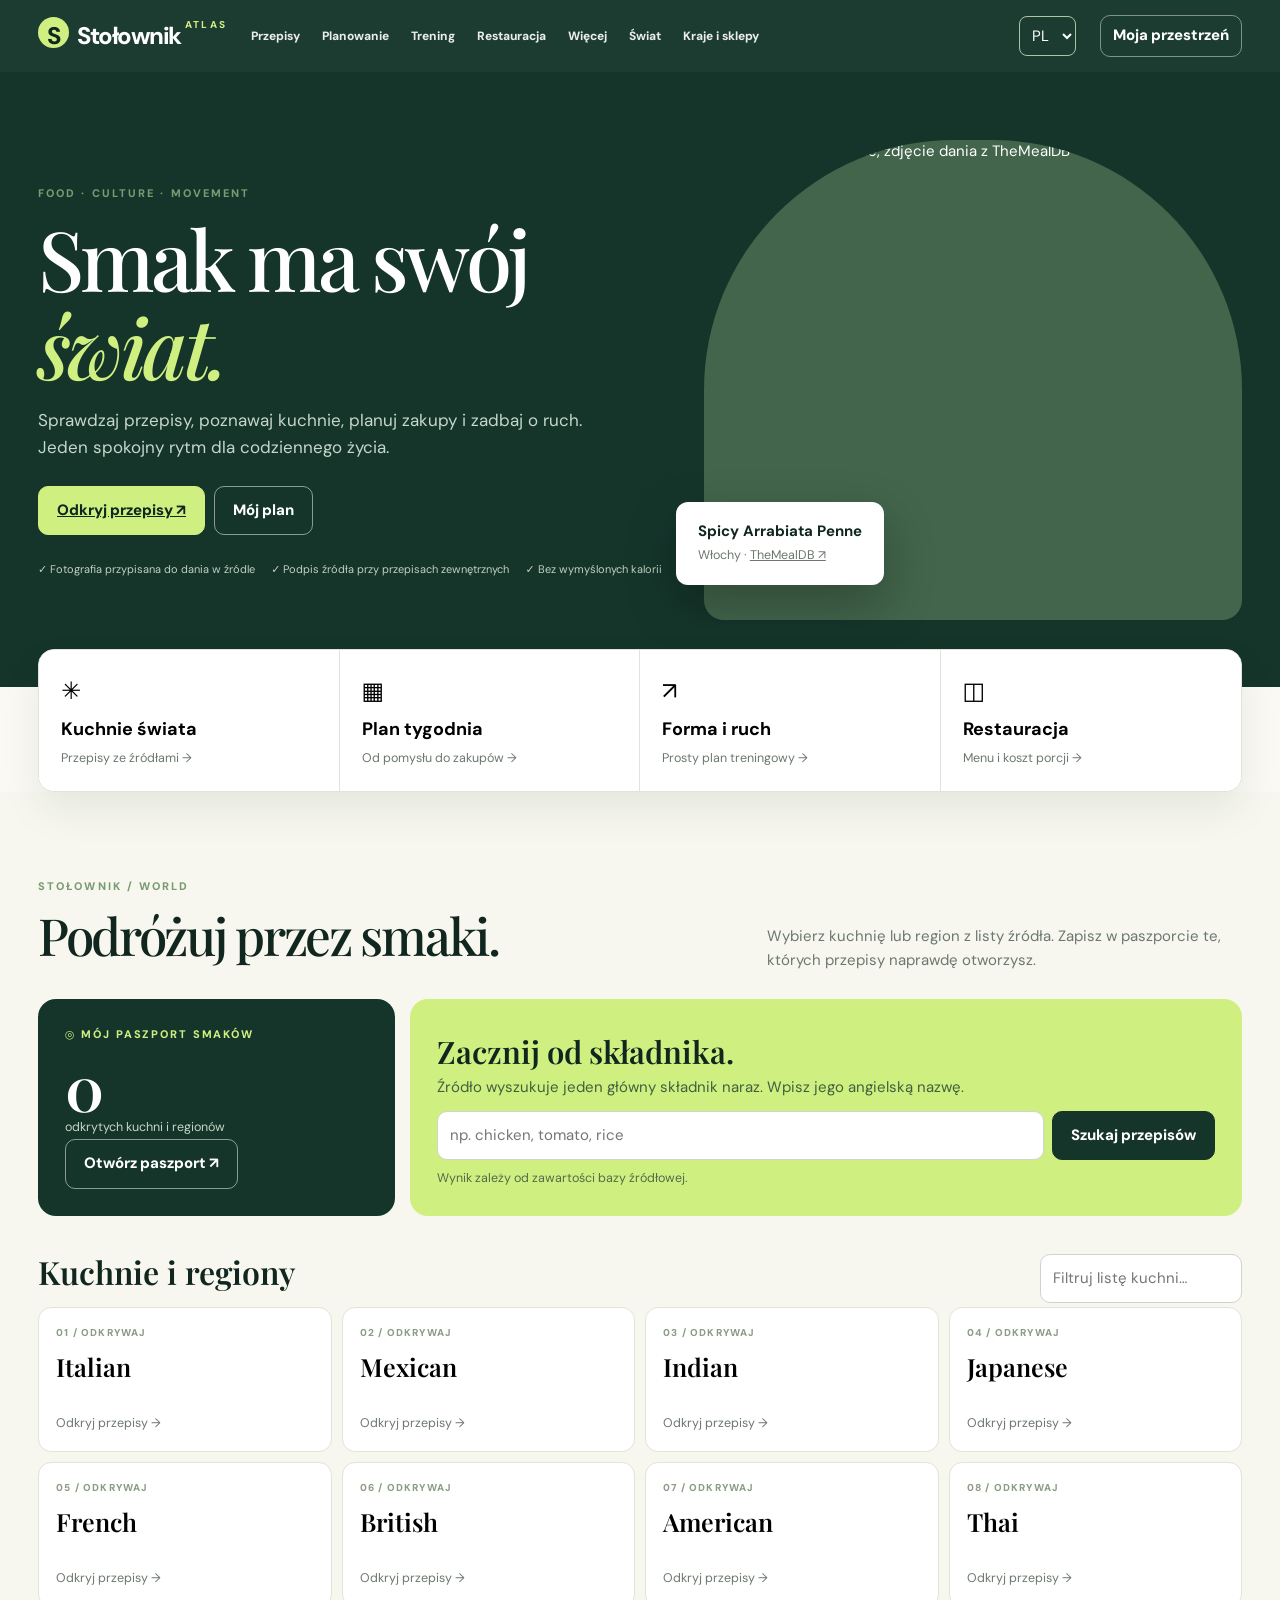
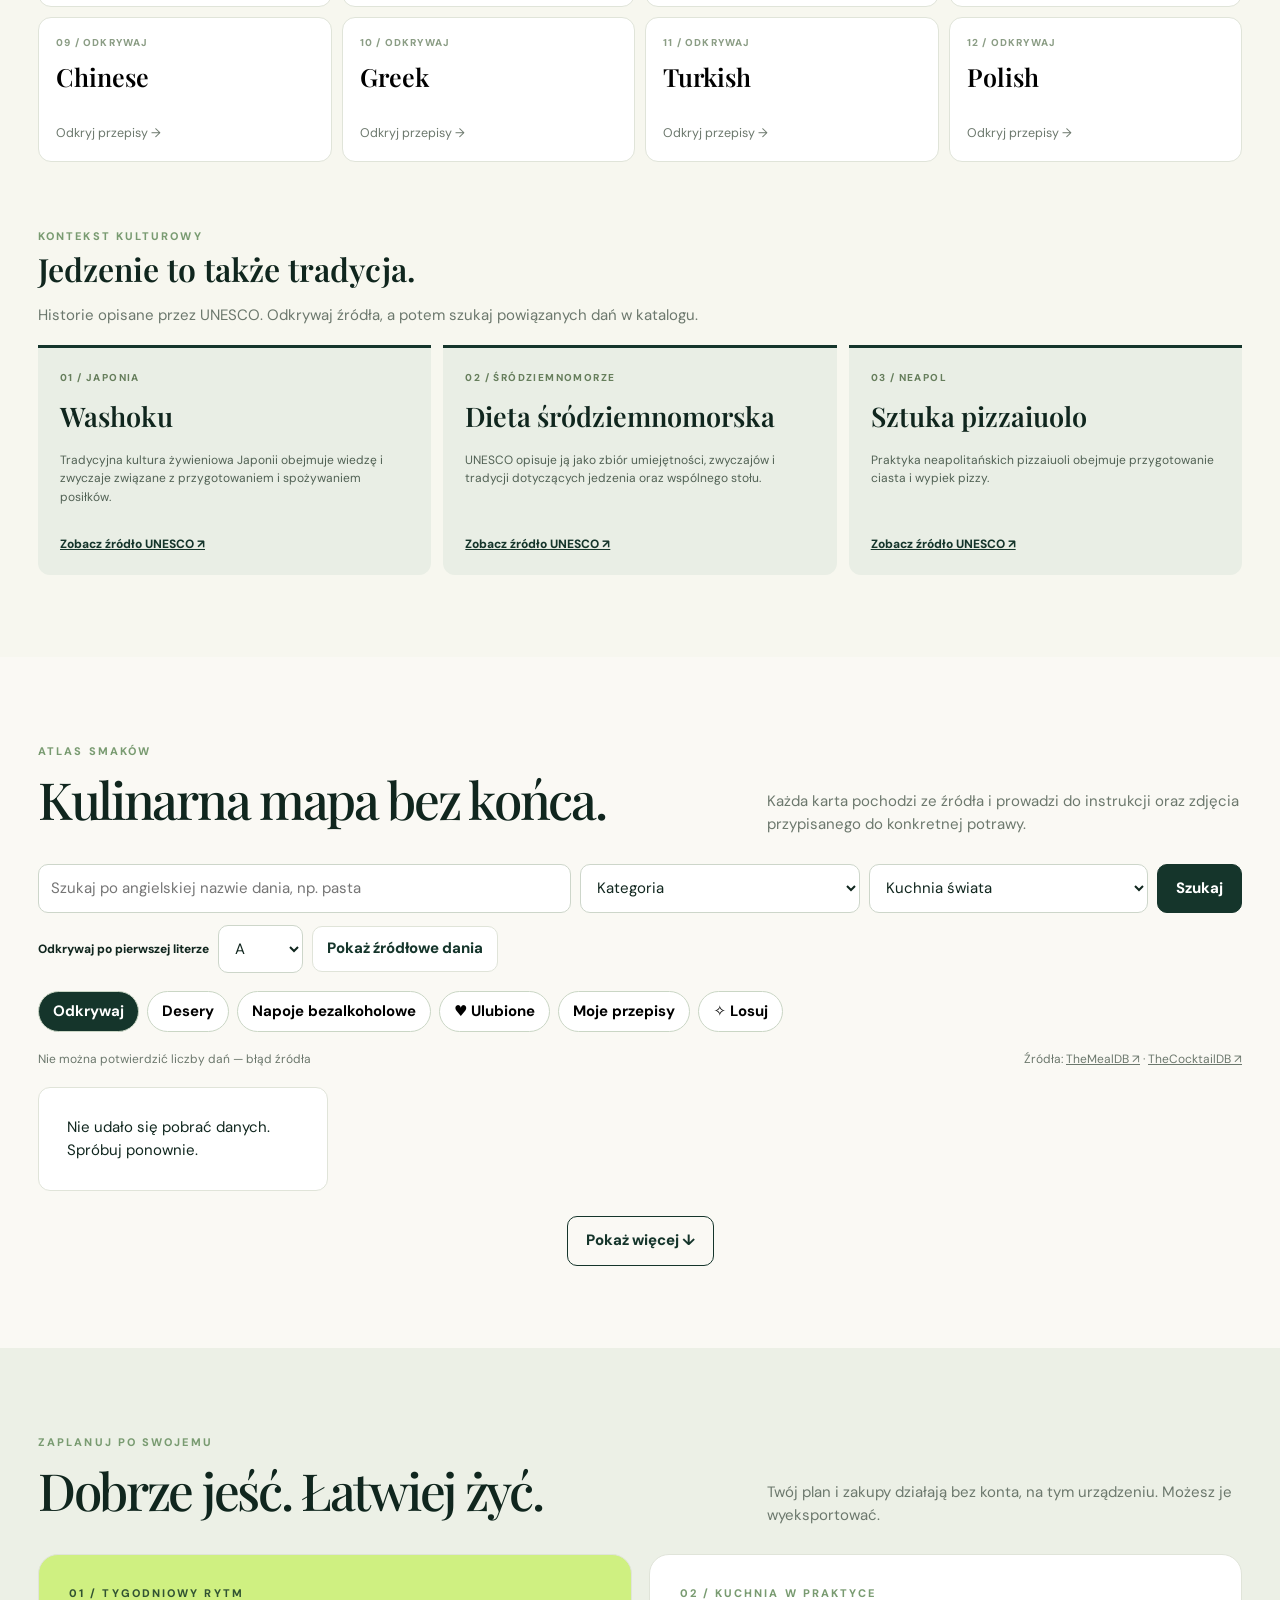
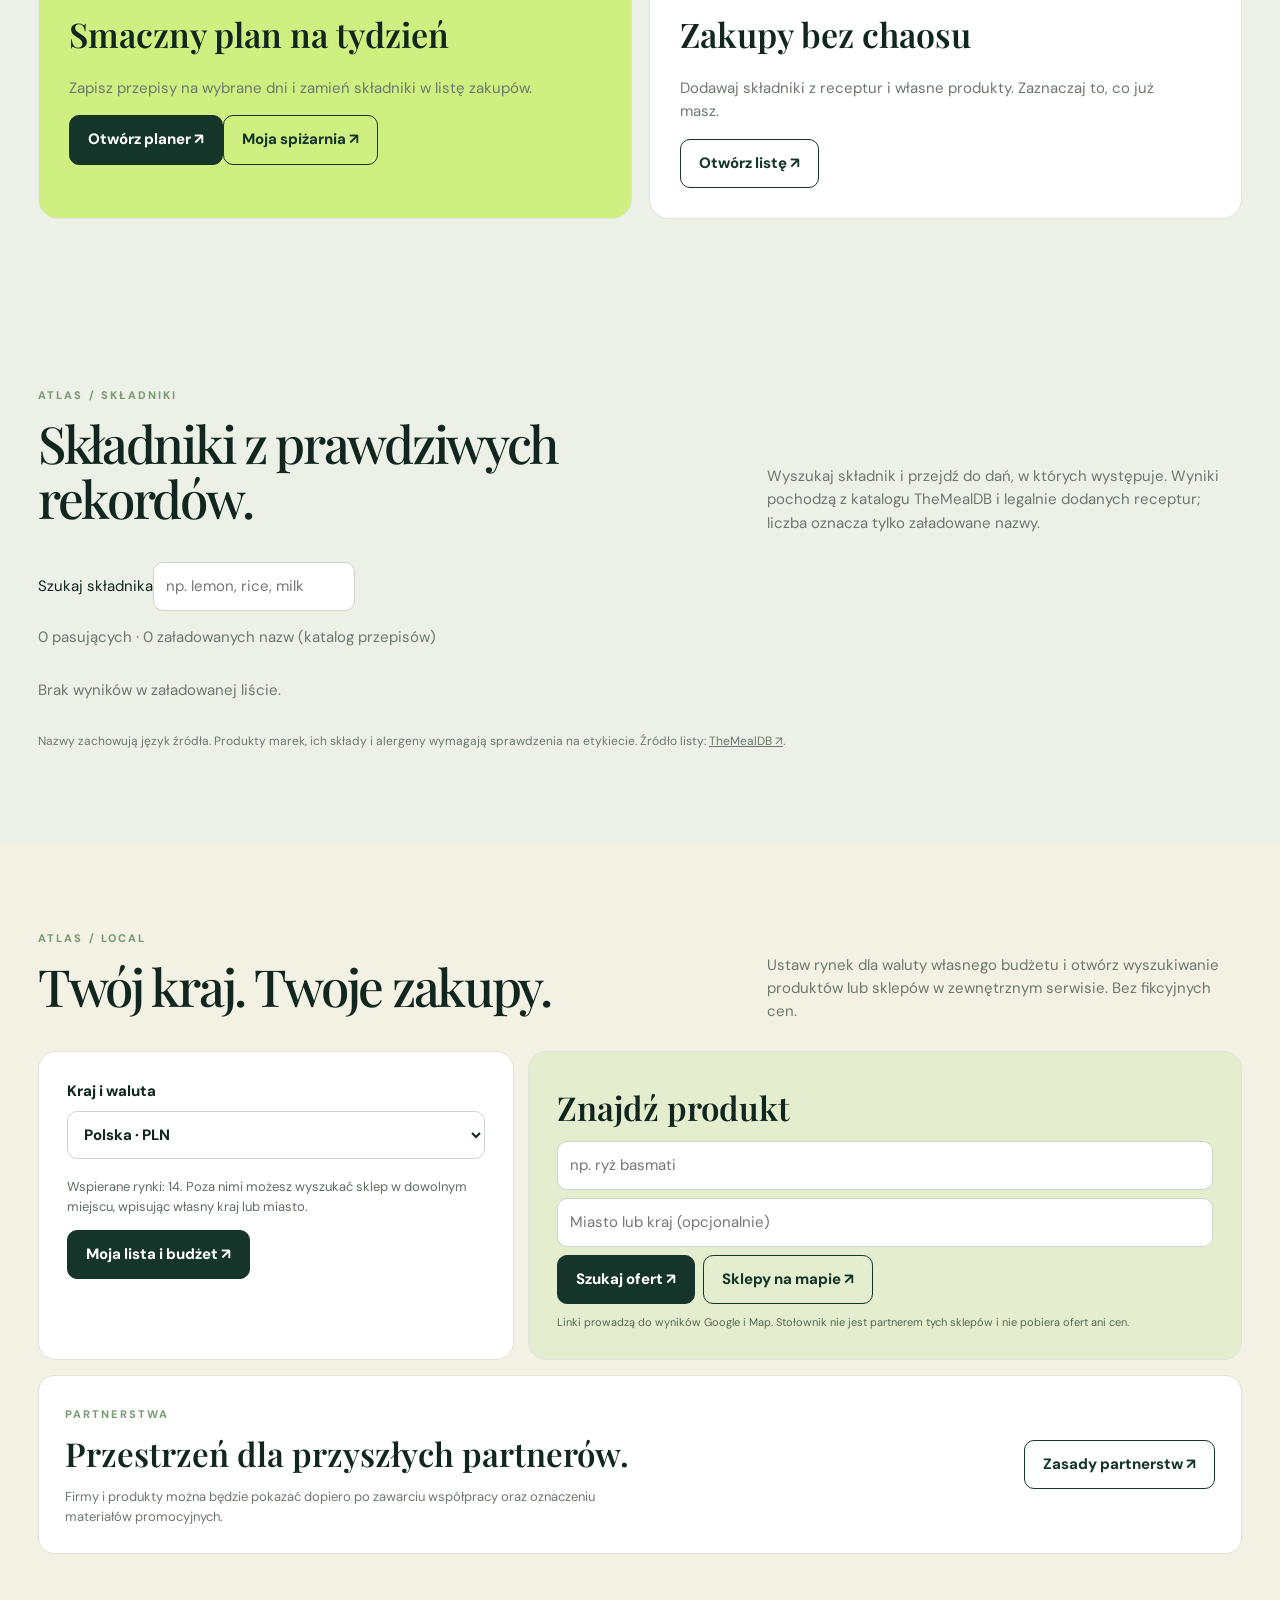
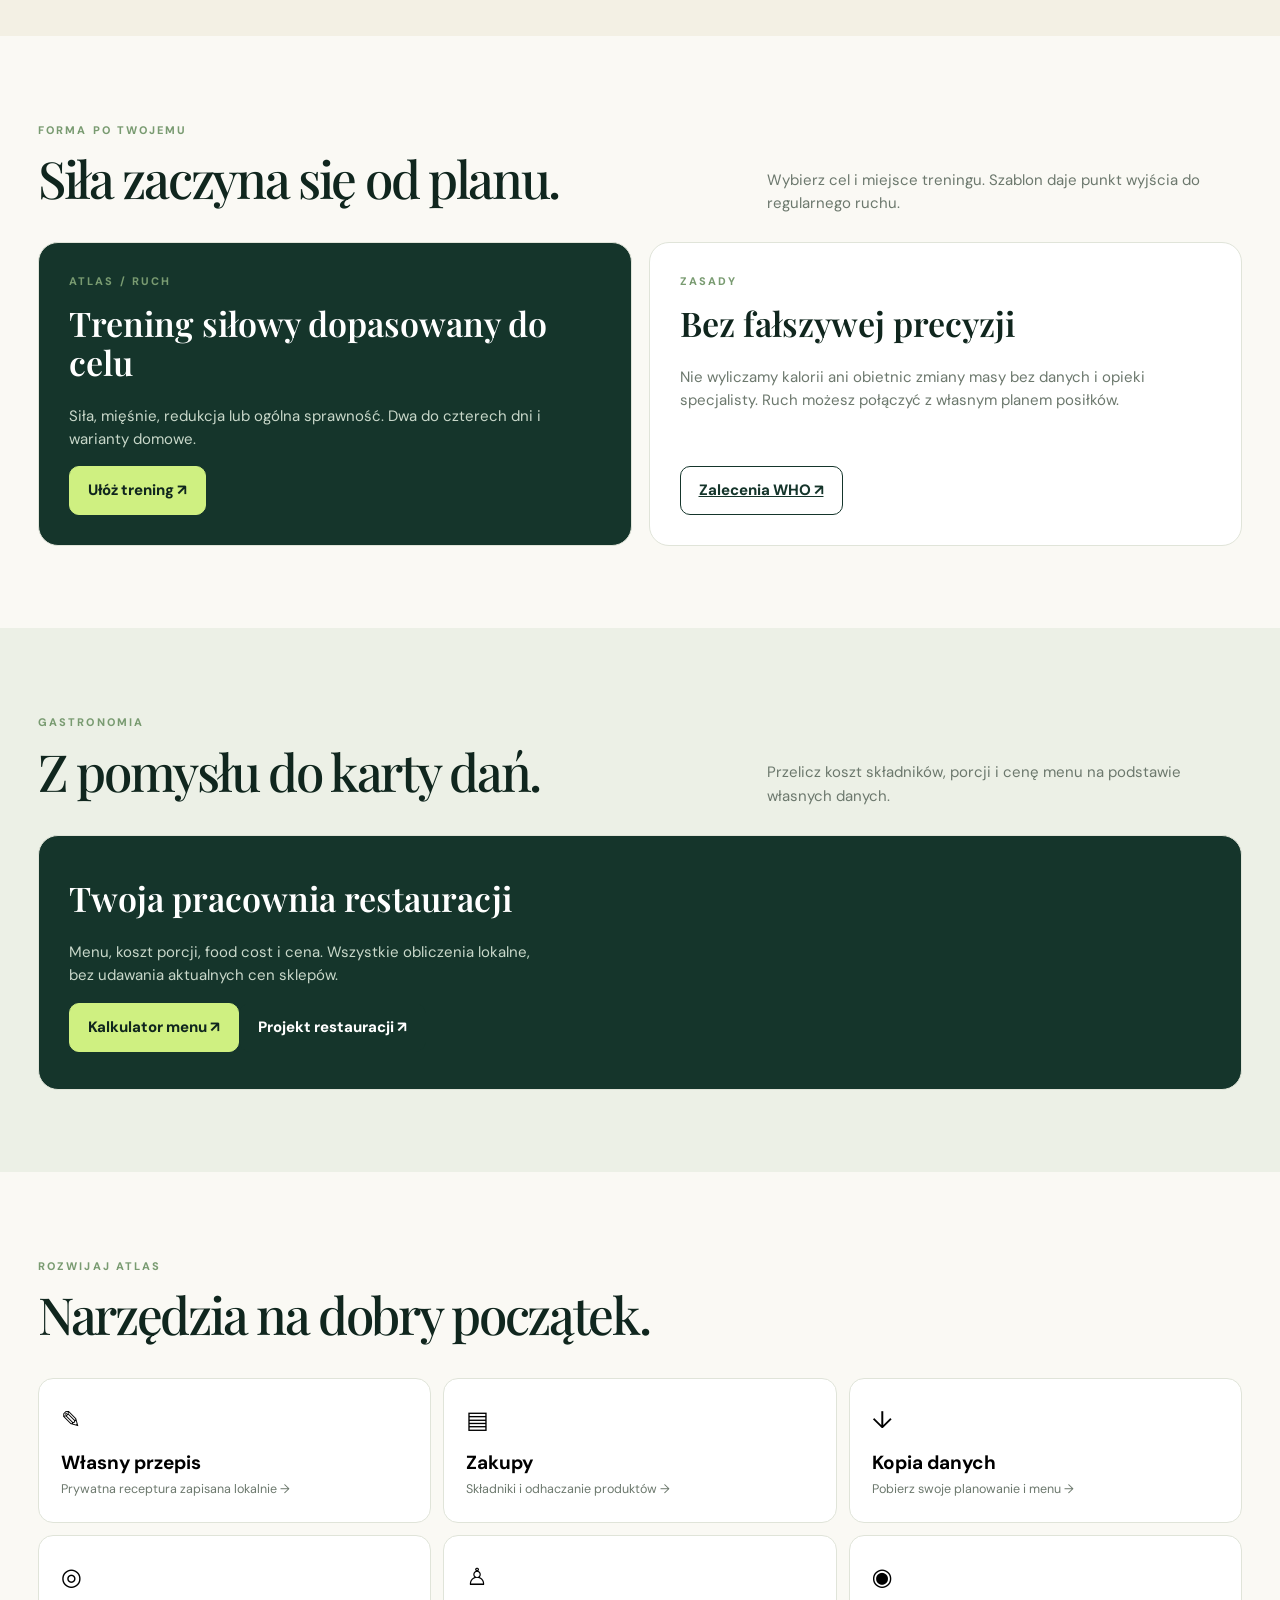
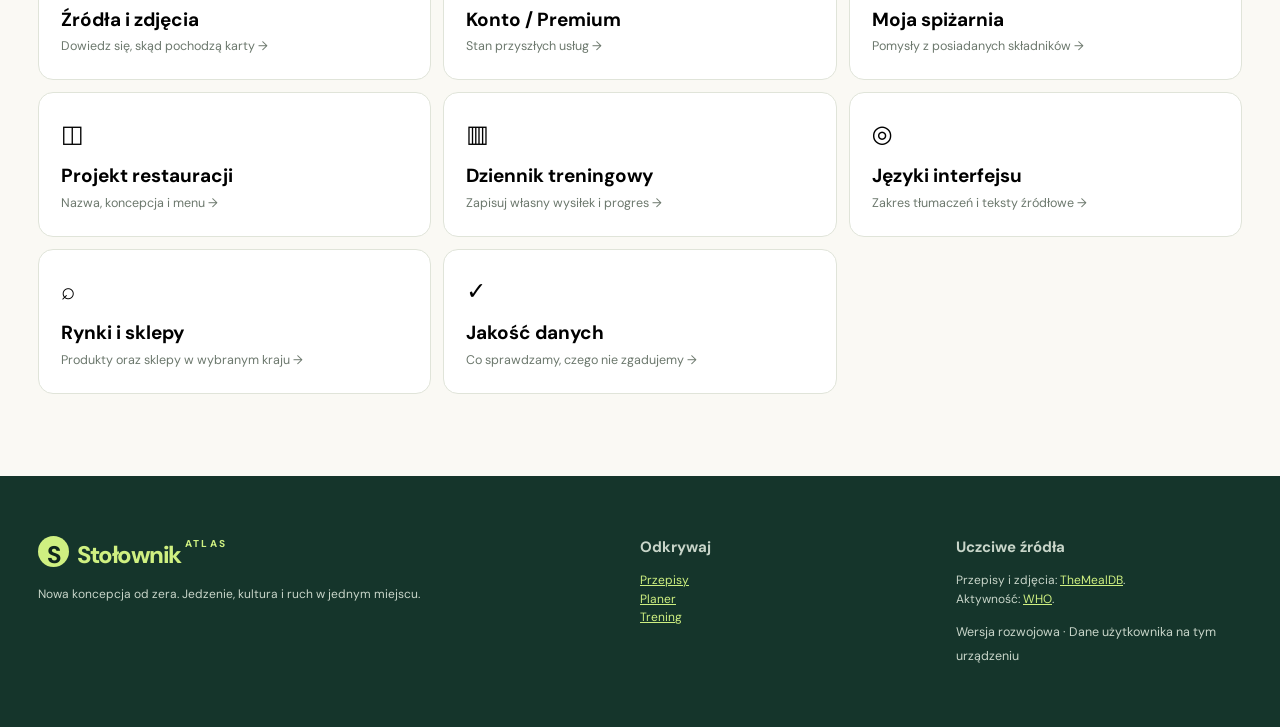
==== commit 2906b723: "Publish sourced Atlas page with Polish search, desserts and drinks" ====
--- a/index.html
+++ b/index.html
@@ -1 +1,88 @@
-<!doctype html><html lang="pl"><head><meta charset="utf-8"><meta name="viewport" content="width=device-width,initial-scale=1"><meta name="theme-color" content="#07120e"><meta name="description" content="Stołownik — jedzenie, składniki, planowanie, zakupy, gotowanie, fitness i gastronomia."><title>Stołownik</title><link rel="manifest" href="manifest.webmanifest"><link rel="icon" href="stolownik-icon.svg" type="image/svg+xml"><link rel="stylesheet" href="stolownik-reset.css?v=1"></head><body><div id="app"></div><script src="stolownik-reset.js?v=1" defer></script></body></html>+<!doctype html><html lang="pl"><head><meta charset="utf-8"><meta name="viewport" content="width=device-width,initial-scale=1"><meta name="theme-color" content="#15352b"><meta name="description" content="Stołownik Atlas. Prawdziwe przepisy, kuchnie świata, plan posiłków, zakupy, trening i pracownia restauracji."><title>Stołownik Atlas — smak ma swój świat</title><link rel="icon" href="data:image/svg+xml,%3Csvg%20xmlns%3D%22http%3A%2F%2Fwww.w3.org%2F2000%2Fsvg%22%20viewBox%3D%220%200%20256%20256%22%3E%3Crect%20width%3D%22256%22%20height%3D%22256%22%20rx%3D%2260%22%20fill%3D%22%2315352b%22%2F%3E%3Ccircle%20cx%3D%22128%22%20cy%3D%22128%22%20r%3D%2289%22%20fill%3D%22%23cff081%22%2F%3E%3Cpath%20d%3D%22M163%2083c-14-9-30-13-47-9-28%206-47%2030-47%2058%200%2030%2022%2053%2050%2057%2016%202%2033-2%2046-14%22%20fill%3D%22none%22%20stroke%3D%22%2315352b%22%20stroke-width%3D%2219%22%20stroke-linecap%3D%22round%22%2F%3E%3Cpath%20d%3D%22M139%2098h39M139%20126h34%22%20stroke%3D%22%2315352b%22%20stroke-width%3D%2214%22%20stroke-linecap%3D%22round%22%2F%3E%3C%2Fsvg%3E%0A" type="image/svg+xml"><style>@import url('https://fonts.googleapis.com/css2?family=DM+Sans:wght@400;500;600;700;800&family=Playfair+Display:ital,wght@0,500;0,600;0,700;1,500&display=swap');
+:root{--forest:#15352b;--black:#10261e;--leaf:#cff081;--paper:#faf9f4;--line:#e0e4d9;--muted:#6c786d;--white:#fff;--orange:#e59162}*{box-sizing:border-box}html{scroll-behavior:smooth}body{margin:0;color:var(--black);background:var(--paper);font:15px/1.55 'DM Sans',system-ui,sans-serif}button,input,select,textarea{font:inherit}button{cursor:pointer}a{color:inherit}img{max-width:100%;display:block}.container{width:min(1400px,100%);padding:0 38px;margin:auto}.eyebrow{text-transform:uppercase;letter-spacing:.19em;font-size:11px;font-weight:800;color:#799b71}.display{font:500 clamp(42px,5.1vw,77px)/1.06 'Playfair Display',Georgia,serif;letter-spacing:-.045em;margin:10px 0}.muted{color:var(--muted)}.notice{padding:14px 16px;border-radius:12px;background:#f1f3e8;font-size:13px}.btn{border:1px solid var(--forest);background:var(--forest);color:white;border-radius:10px;font-weight:800;padding:12px 18px}.btn:hover{filter:brightness(1.15)}.btn.lime{background:var(--leaf);color:var(--black);border-color:var(--leaf)}.btn.ghost{background:transparent;color:var(--forest)}.btn.silent{background:white;color:var(--forest);border-color:var(--line)}.top{position:sticky;z-index:20;top:0;background:#15352bf7;color:white;backdrop-filter:blur(14px)}.toprow{height:72px;display:flex;align-items:center;gap:24px}.brand{font-weight:800;text-decoration:none;letter-spacing:-.06em;font-size:24px;white-space:nowrap}.brand em{display:inline-grid;place-items:center;background:var(--leaf);width:31px;height:31px;border-radius:50%;color:var(--black);font-style:normal;margin-right:8px}.brand span{font-size:10px;letter-spacing:.22em;vertical-align:top;margin-left:4px;color:var(--leaf)}.top nav{display:flex;gap:22px;flex:1;overflow:auto}.top nav a{font-size:12px;font-weight:800;text-decoration:none;white-space:nowrap;opacity:.9}.top nav a:hover{color:var(--leaf)}.top select{background:transparent;color:white;border:1px solid #aac4aa;border-radius:8px;padding:8px}.top select option{color:var(--black)}.top .btn{padding:8px 12px;border-color:#ffffff66}.hero{background:var(--forest);color:white;overflow:hidden}.heroGrid{display:grid;grid-template-columns:1fr .86fr;min-height:615px;align-items:center;gap:40px}.hero .display{font-size:clamp(60px,6.5vw,103px)}.hero .display i{color:var(--leaf);font-weight:500}.hero p{max-width:560px;color:#c6d6ca;font-size:17px}.heroPhoto{height:480px;width:100%;border-radius:250px 250px 20px 20px;object-fit:cover;background:#42654b}.heroPhotoWrap{position:relative}.heroBadge{position:absolute;bottom:35px;left:-28px;background:#fff;color:var(--black);padding:18px 22px;border-radius:12px;box-shadow:0 20px 50px #0004}.heroBadge b{display:block}.heroBadge small{color:var(--muted)}.heroActions{display:flex;gap:9px;flex-wrap:wrap;margin:26px 0}.heroTrust{display:flex;gap:16px;flex-wrap:wrap;font-size:11px;color:#c1d0c0}.section{padding:82px 0}.sectionAlt{background:#ecf0e6}.sectionHead{display:flex;justify-content:space-between;align-items:end;gap:20px;margin-bottom:27px}.sectionHead p{max-width:475px;margin:0;color:var(--muted)}.sectionHead .display{font-size:clamp(39px,4vw,62px)}.ribbon{display:grid;grid-template-columns:repeat(4,1fr);border:1px solid var(--line);border-radius:16px;overflow:hidden;background:#fff;margin-top:-38px;position:relative;z-index:2;box-shadow:0 18px 40px #0c261913}.ribbon button{border:0;border-right:1px solid var(--line);padding:22px;text-align:left;background:white}.ribbon button:last-child{border-right:0}.ribbon button:hover,.utility:hover{background:#f1f5e9}.ribbon strong{display:block;margin:7px 0 2px;font-size:18px}.ribbon small{color:var(--muted)}.ribbon .mark{font-size:24px}.filterRow{display:flex;gap:9px;flex-wrap:wrap;margin-bottom:12px}.filterRow input,.filterRow select,input,textarea,select{border:1px solid #cdd6ca;background:white;color:var(--black);border-radius:10px;padding:12px}.filterRow input{min-width:220px;flex:2}.filterRow select{min-width:140px;flex:1}.tabs{display:flex;gap:8px;flex-wrap:wrap;margin:18px 0}.tabs button{border:1px solid #cad6c5;padding:8px 14px;background:white;border-radius:30px;font-weight:700}.tabs .active{background:var(--forest);color:white}.statusLine{display:flex;justify-content:space-between;gap:10px;margin:18px 0;color:var(--muted);font-size:12px}.recipes{display:grid;grid-template-columns:repeat(4,1fr);gap:15px}.recipe{border:1px solid var(--line);background:white;border-radius:17px;overflow:hidden;display:flex;flex-direction:column}.recipe .visual{height:205px;position:relative;background:#e0eadb}.recipe img{height:100%;width:100%;object-fit:cover}.recipe .visual span{position:absolute;bottom:10px;left:10px;border-radius:5px;background:#fffdf0;padding:3px 7px;font-size:10px;font-weight:700}.recipeBody{padding:18px;flex:1;display:flex;flex-direction:column}.recipe h3{font:600 23px/1.16 'Playfair Display',Georgia,serif;margin:8px 0}.recipe p{color:var(--muted);font-size:12px;flex:1}.recipe .meta{font-size:10px;letter-spacing:.13em;font-weight:800;color:#729071;text-transform:uppercase}.recipe .actions{display:flex;gap:7px}.recipe .actions .btn{flex:1}.heart{border:1px solid var(--line);background:white;border-radius:9px;font-size:20px;padding:7px 12px}.empty{padding:28px;background:white;border:1px solid var(--line);border-radius:12px}.featureGrid{display:grid;grid-template-columns:1fr 1fr;gap:17px}.feature{border:1px solid var(--line);background:white;border-radius:20px;min-height:255px;padding:30px;display:flex;flex-direction:column;align-items:start}.feature.dark{background:var(--forest);color:white}.feature.lime{background:var(--leaf)}.feature h3{font:600 34px 'Playfair Display',Georgia,serif;line-height:1.15;margin:13px 0 8px}.feature p{color:var(--muted);max-width:480px}.feature.dark p{color:#c9d8ca}.feature .btn{margin-top:auto}.ecosystem{display:grid;grid-template-columns:repeat(3,1fr);gap:12px}.utility{background:white;border:1px solid var(--line);border-radius:15px;text-align:left;padding:22px}.utility span{font-size:24px}.utility b{display:block;font-size:19px;margin-top:9px}.utility small{color:var(--muted)}.footer{padding:60px 0;background:var(--forest);color:#c8d5c9}.footerGrid{display:grid;grid-template-columns:2fr 1fr 1fr;gap:30px}.footer a{color:var(--leaf)}.footer p{font-size:12px}.overlay{position:fixed;inset:0;z-index:50;background:#0b1c15c9;display:grid;place-items:center;padding:16px}.dialog{width:min(830px,100%);max-height:92vh;overflow:auto;background:var(--paper);border-radius:20px;padding:28px}.dialogHead{display:flex;justify-content:space-between;align-items:start;border-bottom:1px solid var(--line);margin-bottom:20px;gap:10px}.dialogHead h2{font:600 37px/1.12 'Playfair Display',Georgia,serif;margin:0 0 20px}.x{border:0;background:transparent;font-size:30px;line-height:1}.dialog label{font-size:13px;font-weight:800;display:block;margin:9px 0}.dialog input,.dialog textarea,.dialog select{width:100%;margin-top:4px}.dialog textarea{min-height:100px;resize:vertical}.dialog .row{display:flex;gap:8px;align-items:center;flex-wrap:wrap;margin:15px 0}.dialog .row input{width:auto}.dialog li{margin:8px 0}.formgrid{display:grid;grid-template-columns:1fr 1fr;gap:4px 15px}.lineItem{border-bottom:1px solid var(--line);padding:9px 0;display:flex;justify-content:space-between;gap:12px;align-items:center}.lineItem button{border:0;background:transparent;text-decoration:underline}.dialogPhoto{width:100%;max-height:300px;object-fit:cover;border-radius:12px}.trainDay{background:white;border:1px solid var(--line);border-radius:12px;padding:15px;margin:9px 0}.fine{font-size:12px;color:var(--muted)}@media(max-width:1060px){.recipes{grid-template-columns:repeat(3,1fr)}.top nav{gap:11px}.heroGrid{grid-template-columns:1fr 1fr}}@media(max-width:760px){.container{padding:0 16px}.toprow{height:63px;gap:9px}.top nav{display:none}.brand{margin-right:auto;font-size:21px}.top .btn{font-size:11px}.heroGrid{grid-template-columns:1fr;padding:55px 0 44px}.hero .display{font-size:62px}.heroPhoto{height:270px;border-radius:170px 170px 18px 18px}.heroBadge{left:10px;bottom:12px;padding:10px 12px}.ribbon{grid-template-columns:1fr 1fr;margin-top:0}.ribbon button{border-bottom:1px solid var(--line)}.section{padding:55px 0}.sectionHead{display:block}.recipes,.featureGrid,.ecosystem,.footerGrid{grid-template-columns:1fr}.filterRow>*{width:100%}.formgrid{grid-template-columns:1fr}.dialog{padding:19px}}@media(prefers-reduced-motion:reduce){html{scroll-behavior:auto}}
+.worldSection{background:#f7f7ef}.worldBar{display:grid;grid-template-columns:0.6fr 1.4fr;gap:15px;margin:15px 0 34px}.passport,.worldSearch{border-radius:18px;padding:27px;min-height:205px}.passport{background:var(--forest);color:white;display:flex;flex-direction:column;align-items:start}.passport span{font-size:11px;letter-spacing:.17em;color:var(--leaf);font-weight:800}.passport strong{font:600 62px 'Playfair Display',Georgia,serif;line-height:1;margin:13px 0 0}.passport small{color:#c3d6c7}.passport .btn{color:white;border-color:#ffffff80;margin-top:auto}.worldSearch{background:var(--leaf)}.worldSearch h3{font:600 31px 'Playfair Display',Georgia,serif;margin:4px 0}.worldSearch p{margin:0 0 12px;color:#42603e}.worldSearch .row{display:flex;gap:8px}.worldSearch input{flex:1;min-width:0}.worldSearch small{display:block;color:#536b49;margin-top:9px}.worldTitle{display:flex;justify-content:space-between;align-items:center;gap:15px}.worldTitle h3,.heritageHead h3{font:600 32px 'Playfair Display',Georgia,serif;margin:0 0 14px}.worldTitle input{max-width:250px}.worldGrid{display:grid;grid-template-columns:repeat(4,1fr);gap:10px}.worldCard{min-height:145px;border:1px solid var(--line);border-radius:13px;background:white;padding:17px;text-align:left;display:flex;flex-direction:column;align-items:start}.worldCard:hover{background:#e9f1dd;transform:translateY(-2px)}.worldCard span{font-size:10px;letter-spacing:.12em;font-weight:800;color:#8b9d85}.worldCard strong{font:600 25px 'Playfair Display',Georgia,serif;margin:10px 0}.worldCard small{color:var(--muted);margin-top:auto}.heritageHead{margin:62px 0 18px}.heritageHead p{max-width:680px;color:var(--muted);margin:0}.heritage{display:grid;grid-template-columns:repeat(3,1fr);gap:12px}.heritage article{border-top:3px solid var(--forest);padding:22px;background:#e9eee5;border-radius:0 0 12px 12px;min-height:230px;display:flex;flex-direction:column}.heritage span{font-size:10px;letter-spacing:.14em;font-weight:800;color:#667e5c}.heritage h4{font:600 27px 'Playfair Display',Georgia,serif;margin:12px 0 5px}.heritage p{font-size:12px;color:#516154}.heritage a{font-size:12px;font-weight:800;color:var(--forest);margin-top:auto}@media(max-width:1000px){.worldGrid{grid-template-columns:repeat(3,1fr)}}@media(max-width:760px){.worldBar,.heritage{grid-template-columns:1fr}.worldGrid{grid-template-columns:repeat(2,1fr)}.worldTitle{display:block}.worldTitle input{max-width:none;width:100%;margin-bottom:16px}.worldSearch .row{flex-wrap:wrap}.worldSearch input,.worldSearch button{width:100%}}
+.marketSection{background:#f3f0e4}.marketLayout{display:grid;grid-template-columns:.8fr 1.2fr;gap:14px}.marketPanel{background:#fff;border:1px solid var(--line);border-radius:18px;padding:28px;min-height:280px}.marketPanel.pale{background:#e4eecf}.marketPanel label{font-weight:800;display:block}.marketPanel select{display:block;width:100%;margin:8px 0 18px}.marketPanel p{color:#5e6e61;font-size:13px;max-width:420px}.marketPanel h3,.partnerStrip h3{font:600 33px 'Playfair Display',Georgia,serif;margin:5px 0 12px}.marketPanel form{display:grid;gap:8px}.marketPanel input{width:100%}.marketPanel small{display:block;color:#53684f;font-size:11px;margin-top:10px}.marketPanel .row{display:flex;gap:8px;flex-wrap:wrap}.partnerStrip{background:white;border:1px solid var(--line);border-radius:17px;margin-top:15px;padding:26px;display:flex;justify-content:space-between;gap:20px;align-items:center}.partnerStrip p{font-size:13px;color:var(--muted);margin:0;max-width:570px}.partnerStrip .btn{flex-shrink:0}@media(max-width:760px){.marketLayout{grid-template-columns:1fr}.partnerStrip{display:block}.partnerStrip .btn{margin-top:16px}.marketPanel{min-height:auto}}
+
+/* Reach every section on narrow screens and expose keyboard focus. */
+.top nav a:focus-visible,.top select:focus-visible,button:focus-visible,input:focus-visible,select:focus-visible,textarea:focus-visible,a:focus-visible{outline:3px solid #e6a052;outline-offset:3px}
+section[id]{scroll-margin-top:110px}
+@media(max-width:760px){.toprow{height:auto;min-height:63px;flex-wrap:wrap;padding-top:8px;padding-bottom:8px}.top nav{display:flex;order:5;flex:0 0 100%;gap:18px;overflow-x:auto;scrollbar-width:thin;padding:7px 0 5px}.top nav a{padding:4px 0}.hero .display{font-size:clamp(45px,11vw,62px)}section[id]{scroll-margin-top:120px}}
+.facts{display:grid;grid-template-columns:repeat(3,1fr);gap:10px;margin:16px 0}.facts>div{background:#edf2e8;border:1px solid var(--line);border-radius:12px;padding:15px}.facts span{display:block;font-size:11px;font-weight:800;letter-spacing:.12em;text-transform:uppercase;color:#486e4e}.facts p{font-size:13px;margin:8px 0 0}.ingredientGrid{display:grid;grid-template-columns:repeat(3,1fr);gap:9px;margin:14px 0}.ingredientTile{background:white;border:1px solid var(--line);border-radius:12px;padding:14px;display:flex;flex-direction:column;gap:10px}.ingredientTile span{display:flex;flex-wrap:wrap;gap:5px}.ingredientTile .btn{padding:6px 9px;font-size:11px}@media(max-width:760px){.facts,.ingredientGrid{grid-template-columns:1fr}}
+.recipe .credit{display:block;font-size:11px;line-height:1.35;margin:0 0 12px;color:var(--muted)}.recipe .credit a{text-decoration:underline;text-underline-offset:2px}
+.letterForm{display:flex;align-items:center;flex-wrap:wrap;gap:9px;margin-top:12px}.letterForm label{font-size:12px;font-weight:800}.letterForm select{min-width:85px}.letterForm .btn{padding:10px 14px}
+</style></head><body><div id="app"></div><script>(()=>{'use strict';
+const API='https://www.themealdb.com/api/json/v1/1/',DRINK_API='https://www.thecocktaildb.com/api/json/v1/1/', $=s=>document.querySelector(s), E=s=>String(s??'').replace(/[&<>"']/g,c=>({'&':'&amp;','<':'&lt;','>':'&gt;','"':'&quot;',"'":'&#39;'}[c]));const get=(k,d)=>{try{return JSON.parse(localStorage.getItem('atlas:'+k))??d}catch{return d}},put=(k,v)=>{try{localStorage.setItem('atlas:'+k,JSON.stringify(v))}catch{alert('Nie można zapisać danych w tej przeglądarce.')}};const sample={idMeal:'52771',strMeal:'Spicy Arrabiata Penne',strMealThumb:'https://www.themealdb.com/images/media/meals/ustsqw1468250014.jpg',strCategory:'Vegetarian',strArea:'Italian',strSource:'https://www.themealdb.com/meal/52771'};
+const MARKETS=[['PL','Polska','PLN'],['US','USA','USD'],['GB','Wielka Brytania','GBP'],['DE','Niemcy','EUR'],['FR','Francja','EUR'],['ES','Hiszpania','EUR'],['IT','Włochy','EUR'],['JP','Japonia','JPY'],['IN','Indie','INR'],['BR','Brazylia','BRL'],['MX','Meksyk','MXN'],['UA','Ukraina','UAH'],['CA','Kanada','CAD'],['AU','Australia','AUD']];const market=()=>MARKETS.find(x=>x[0]===state.market)||MARKETS[0];
+const state={items:[sample],cache:{[sample.idMeal]:sample},bundled:[],shards:new Map(),visible:24,favorites:get('favorites',[]),favoriteMeals:get('favoriteMeals',[]),shopping:get('shopping',[]),plan:get('plan',[]),mine:get('mine',[]),menu:get('menu',[]),training:get('training',{goal:'general',days:3,place:'gym'}),visited:get('visited',[]),market:get('market','PL'),budget:get('budget',{}),workouts:get('workouts',[]),pantry:get('pantry',[]),ventures:get('ventures',[]),notes:get('notes',{}),partners:get('partners',[]),areas:['Italian','Mexican','Indian','Japanese','French','British','American','Thai','Chinese','Greek','Turkish','Polish'],lang:get('lang','pl'),tab:'browse',loading:false,request:0,mode:'meals',searchNote:'',dataError:false,ingredientIndex:[],ingredientSource:'katalog przepisów'};
+const strings={pl:{nav:['Przepisy','Planowanie','Trening','Restauracja','Więcej'],search:'Szukaj po angielskiej nazwie dania, np. pasta',hero:'Odkryj prawdziwy smak świata.',intro:'Sprawdzaj przepisy, poznawaj kuchnie, planuj zakupy i zadbaj o ruch. Jeden spokojny rytm dla codziennego życia.',discover:'Odkryj przepisy',plan:'Mój plan',catalog:'Kulinarna mapa bez końca.',detail:'Każda karta pochodzi ze źródła i prowadzi do instrukcji oraz zdjęcia przypisanego do konkretnej potrawy.',results:'receptur w bieżącym widoku',more:'Zobacz więcej'},en:{nav:['Recipes','Planning','Training','Restaurant','Explore'],search:'Search meals in English, e.g. pasta',hero:'Discover the real taste of the world.',intro:'Explore sourced recipes, world cuisines, planning and movement in one calm place.',discover:'Explore recipes',plan:'My plan',catalog:'A culinary map to explore.',detail:'Every card links to its recipe and features a photo of that exact dish.',results:'recipes in current view',more:'Explore more'}};Object.assign(strings,{
+de:{nav:['Rezepte','Planung','Training','Restaurant','Mehr'],search:'Rezept auf Englisch suchen, z. B. pasta',hero:'Entdecke die Aromen der Welt.',intro:'Entdecke Rezepte mit Quellen, plane Einkäufe und bewege dich regelmäßig.',discover:'Rezepte entdecken',plan:'Mein Plan',catalog:'Eine Welt voller Rezepte.',detail:'Jede Karte führt zum Rezept und zum Bild des Gerichts.',results:'Rezepte in dieser Ansicht',more:'Mehr entdecken'},
+es:{nav:['Recetas','Planificación','Entrenamiento','Restaurante','Más'],search:'Busca recetas en inglés, p. ej. pasta',hero:'Descubre los sabores del mundo.',intro:'Explora recetas con fuentes, organiza tus compras y muévete a tu ritmo.',discover:'Explorar recetas',plan:'Mi plan',catalog:'Un mundo de recetas.',detail:'Cada ficha enlaza a su receta y a una foto del plato.',results:'recetas en esta vista',more:'Explorar más'},
+fr:{nav:['Recettes','Planning','Entraînement','Restaurant','Plus'],search:'Chercher une recette en anglais, ex. pasta',hero:'Découvrez les saveurs du monde.',intro:'Explorez des recettes sourcées, planifiez les courses et bougez à votre rythme.',discover:'Voir les recettes',plan:'Mon planning',catalog:'Un monde de recettes.',detail:'Chaque fiche renvoie à sa recette et à une photo du plat.',results:'recettes dans cette vue',more:'Voir plus'},
+it:{nav:['Ricette','Pianificazione','Allenamento','Ristorante','Altro'],search:'Cerca ricette in inglese, ad es. pasta',hero:'Scopri i sapori del mondo.',intro:'Esplora ricette con fonti, organizza la spesa e muoviti al tuo ritmo.',discover:'Scopri le ricette',plan:'Il mio piano',catalog:'Un mondo di ricette.',detail:'Ogni scheda rimanda alla ricetta e alla foto del piatto.',results:'ricette in questa vista',more:'Scopri di più'},
+pt:{nav:['Receitas','Planejamento','Treino','Restaurante','Mais'],search:'Procure receitas em inglês, ex. pasta',hero:'Descubra os sabores do mundo.',intro:'Explore receitas com fontes, planeje compras e movimente-se no seu ritmo.',discover:'Explorar receitas',plan:'Meu plano',catalog:'Um mundo de receitas.',detail:'Cada cartão aponta para a receita e sua foto.',results:'receitas nesta página',more:'Ver mais'},
+uk:{nav:['Рецепти','Планування','Тренування','Ресторан','Більше'],search:'Шукайте рецепти англійською, напр. pasta',hero:'Відкрийте смаки світу.',intro:'Досліджуйте рецепти з джерелами, плануйте покупки та рухайтеся у власному темпі.',discover:'Переглянути рецепти',plan:'Мій план',catalog:'Світ рецептів.',detail:'Кожна картка веде до рецепта та фото страви.',results:'рецептів у цьому перегляді',more:'Показати більше'}
+});const T=k=>(strings[state.lang]||strings.pl)[k];const recipeUrl=m=>m.drink?`https://www.thecocktaildb.com/api/json/v1/1/lookup.php?i=${encodeURIComponent(String(m.idMeal).replace('drink-',''))}`:`https://www.themealdb.com/meal/${encodeURIComponent(m.idMeal)}`;const sourceLabel=m=>m.drink?'TheCocktailDB':'TheMealDB';const image=m=>(m.bundled&&/^https:\/\//.test(m.strMealThumb||'')||(/^(https:\/\/www\.themealdb\.com\/images\/|https:\/\/www\.thecocktaildb\.com\/images\/)/.test(m.strMealThumb||'')))?m.strMealThumb:'';const ids=()=>[...new Map([...state.items,...state.bundled,...state.favoriteMeals,...state.mine].map(x=>[x.idMeal,x])).values()];const item=id=>state.cache[id]||ids().find(x=>x.idMeal===id);
+function shell(){document.documentElement.lang=state.lang;$('#app').innerHTML=`<header class="top"><div class="container toprow"><a class="brand" href="#home"><em>S</em>Stołownik<span>ATLAS</span></a><nav>${T('nav').map((x,i)=>`<a href="#${['catalog','living','training','restaurant','explore'][i]}">${x}</a>`).join('')}<a href="#world">Świat</a><a href="#market">Kraje i sklepy</a></nav><select id="lang" aria-label="Language"><option value="pl">PL</option><option value="en">EN</option><option value="de">DE</option><option value="es">ES</option><option value="fr">FR</option><option value="it">IT</option><option value="pt">PT</option><option value="uk">UK</option></select><button class="btn ghost" style="color:white;border-color:#ffffff70" data-do="account">Moja przestrzeń</button></div></header><main><section class="hero" id="home"><div class="container heroGrid"><div><span class="eyebrow">FOOD · CULTURE · MOVEMENT</span><h1 class="display">${state.lang==='pl'?`Smak ma swój <i>świat.</i>`:E(T('hero'))}</h1><p>${T('intro')}</p><div class="heroActions"><a class="btn lime" href="#catalog">${T('discover')} ↗</a><button class="btn ghost" style="color:white;border-color:#ffffff80" data-do="plan">${T('plan')}</button></div><div class="heroTrust"><span>✓ Fotografia przypisana do dania w źródle</span><span>✓ Podpis źródła przy przepisach zewnętrznych</span><span>✓ Bez wymyślonych kalorii</span></div></div><div class="heroPhotoWrap"><img class="heroPhoto" src="${image(sample)}" alt="Spicy Arrabiata Penne, zdjęcie dania z TheMealDB"><div class="heroBadge"><b>Spicy Arrabiata Penne</b><small>Włochy · <a href="${recipeUrl(sample)}" target="_blank" rel="noopener">TheMealDB ↗</a></small></div></div></div></section><div class="container"><div class="ribbon"><button data-do="catalog"><span class="mark">✳</span><strong>Kuchnie świata</strong><small>Przepisy ze źródłami →</small></button><button data-do="plan"><span class="mark">▦</span><strong>Plan tygodnia</strong><small>Od pomysłu do zakupów →</small></button><button data-do="training"><span class="mark">↗</span><strong>Forma i ruch</strong><small>Prosty plan treningowy →</small></button><button data-do="restaurant"><span class="mark">◫</span><strong>Restauracja</strong><small>Menu i koszt porcji →</small></button></div></div><section class="section worldSection" id="world"><div class="container"><div class="sectionHead"><div><span class="eyebrow">STOŁOWNIK / WORLD</span><h2 class="display">Podróżuj przez smaki.</h2></div><p>Wybierz kuchnię lub region z listy źródła. Zapisz w paszporcie te, których przepisy naprawdę otworzysz.</p></div><div class="worldBar"><div class="passport"><span>◎ MÓJ PASZPORT SMAKÓW</span><strong id="passportCount">0</strong><small>odkrytych kuchni i regionów</small><button class="btn ghost" data-do="passport">Otwórz paszport ↗</button></div><div class="worldSearch"><h3>Zacznij od składnika.</h3><p>Źródło wyszukuje jeden główny składnik naraz. Wpisz jego angielską nazwę.</p><form id="ingredientForm" class="row"><input id="ingredient" placeholder="np. chicken, tomato, rice" required aria-label="Składnik po angielsku"><button class="btn">Szukaj przepisów</button></form><small>Wynik zależy od zawartości bazy źródłowej.</small></div></div><div class="worldTitle"><h3>Kuchnie i regiony</h3><input id="areaQuery" type="search" placeholder="Filtruj listę kuchni…" aria-label="Filtruj kuchnie"></div><div class="worldGrid" id="worldGrid"></div><div class="heritageHead"><span class="eyebrow">KONTEKST KULTUROWY</span><h3>Jedzenie to także tradycja.</h3><p>Historie opisane przez UNESCO. Odkrywaj źródła, a potem szukaj powiązanych dań w katalogu.</p></div><div class="heritage"><article><span>01 / JAPONIA</span><h4>Washoku</h4><p>Tradycyjna kultura żywieniowa Japonii obejmuje wiedzę i zwyczaje związane z przygotowaniem i spożywaniem posiłków.</p><a href="https://ich.unesco.org/en/RL/washoku-traditional-dietary-cultures-of-the-japanese-notably-for-the-celebration-of-new-year-00869" target="_blank" rel="noopener">Zobacz źródło UNESCO ↗</a></article><article><span>02 / ŚRÓDZIEMNOMORZE</span><h4>Dieta śródziemnomorska</h4><p>UNESCO opisuje ją jako zbiór umiejętności, zwyczajów i tradycji dotyczących jedzenia oraz wspólnego stołu.</p><a href="https://ich.unesco.org/en/RL/mediterranean-diet-00884" target="_blank" rel="noopener">Zobacz źródło UNESCO ↗</a></article><article><span>03 / NEAPOL</span><h4>Sztuka pizzaiuolo</h4><p>Praktyka neapolitańskich pizzaiuoli obejmuje przygotowanie ciasta i wypiek pizzy.</p><a href="https://ich.unesco.org/en/RL/art-of-neapolitan-pizzaiuolo-00722" target="_blank" rel="noopener">Zobacz źródło UNESCO ↗</a></article></div></div></section><section class="section" id="catalog"><div class="container"><div class="sectionHead"><div><span class="eyebrow">ATLAS SMAKÓW</span><h2 class="display">${T('catalog')}</h2></div><p>${T('detail')}</p></div><form class="filterRow" id="searchForm"><input id="search" aria-label="Szukaj dań" placeholder="${E(T('search'))}" autocomplete="off"><select id="category" aria-label="Kategoria"><option value="">Kategoria</option>${['Vegetarian','Vegan','Pasta','Seafood','Chicken','Beef','Dessert','Starter','Miscellaneous'].map(x=>`<option>${x}</option>`).join('')}</select><select id="area" aria-label="Kuchnia"><option value="">Kuchnia świata</option>${['Italian','Mexican','Indian','Japanese','French','British','American','Thai','Chinese','Greek','Turkish','Polish'].map(x=>`<option>${x}</option>`).join('')}</select><button class="btn">Szukaj</button></form><form id="letterForm" class="letterForm"><label for="letter">Odkrywaj po pierwszej literze</label><select id="letter" aria-label="Pierwsza litera nazwy po angielsku">${Array.from('ABCDEFGHIJKLMNOPQRSTUVWXYZ').map(x=>`<option>${x}</option>`).join('')}</select><button class="btn silent">Pokaż źródłowe dania</button></form><div class="tabs"><button class="active" data-tab="browse">Odkrywaj</button><button data-do="desserts">Desery</button><button data-do="drinks">Napoje bezalkoholowe</button><button data-tab="favorites">♥ Ulubione</button><button data-tab="mine">Moje przepisy</button><button data-do="random">✧ Losuj</button></div><div class="statusLine"><span id="count"></span><span>Źródła: <a href="https://www.themealdb.com/" target="_blank" rel="noopener">TheMealDB ↗</a> · <a href="https://www.thecocktaildb.com/" target="_blank" rel="noopener">TheCocktailDB ↗</a></span></div><div class="recipes" id="grid"></div><button class="btn ghost" style="display:block;margin:25px auto 0" data-do="next">Pokaż więcej ↓</button></div></section><section class="section sectionAlt" id="living"><div class="container"><div class="sectionHead"><div><span class="eyebrow">ZAPLANUJ PO SWOJEMU</span><h2 class="display">Dobrze jeść. Łatwiej żyć.</h2></div><p>Twój plan i zakupy działają bez konta, na tym urządzeniu. Możesz je wyeksportować.</p></div><div class="featureGrid"><article class="feature lime"><span class="eyebrow" style="color:#315332">01 / TYGODNIOWY RYTM</span><h3>Smaczny plan na tydzień</h3><p>Zapisz przepisy na wybrane dni i zamień składniki w listę zakupów.</p><div class="row"><button class="btn" data-do="plan">Otwórz planer ↗</button><button class="btn ghost" data-do="pantry">Moja spiżarnia ↗</button></div></article><article class="feature"><span class="eyebrow">02 / KUCHNIA W PRAKTYCE</span><h3>Zakupy bez chaosu</h3><p>Dodawaj składniki z receptur i własne produkty. Zaznaczaj to, co już masz.</p><button class="btn ghost" data-do="shopping">Otwórz listę ↗</button></article></div></div></section><section class="section sectionAlt" id="ingredients"><div class="container"><div class="sectionHead"><div><span class="eyebrow">ATLAS / SKŁADNIKI</span><h2 class="display">Składniki z prawdziwych rekordów.</h2></div><p>Wyszukaj składnik i przejdź do dań, w których występuje. Wyniki pochodzą z katalogu TheMealDB i legalnie dodanych receptur; liczba oznacza tylko załadowane nazwy.</p></div><label for="ingredientLookup">Szukaj składnika</label><input id="ingredientLookup" type="search" maxlength="80" placeholder="np. lemon, rice, milk" aria-controls="ingredientGrid"><p id="ingredientCount" class="muted" aria-live="polite"></p><div id="ingredientGrid" class="ingredientGrid"></div><p class="fine">Nazwy zachowują język źródła. Produkty marek, ich składy i alergeny wymagają sprawdzenia na etykiecie. Źródło listy: <a href="https://www.themealdb.com/" target="_blank" rel="noopener">TheMealDB ↗</a>.</p></div></section><section class="section marketSection" id="market"><div class="container"><div class="sectionHead"><div><span class="eyebrow">ATLAS / LOCAL</span><h2 class="display">Twój kraj. Twoje zakupy.</h2></div><p>Ustaw rynek dla waluty własnego budżetu i otwórz wyszukiwanie produktów lub sklepów w zewnętrznym serwisie. Bez fikcyjnych cen.</p></div><div class="marketLayout"><div class="marketPanel"><label>Kraj i waluta<select id="marketSelect">${MARKETS.map(x=>`<option value="${x[0]}">${x[1]} · ${x[2]}</option>`).join('')}</select></label><p>Wspierane rynki: ${MARKETS.length}. Poza nimi możesz wyszukać sklep w dowolnym miejscu, wpisując własny kraj lub miasto.</p><button class="btn" data-do="shopping">Moja lista i budżet ↗</button></div><div class="marketPanel pale"><h3>Znajdź produkt</h3><form id="storeForm"><input id="storeProduct" maxlength="100" placeholder="np. ryż basmati" required aria-label="Produkt"><input id="storePlace" maxlength="100" placeholder="Miasto lub kraj (opcjonalnie)" aria-label="Miejsce"><div class="row"><button class="btn" type="button" data-do="storeWeb">Szukaj ofert ↗</button><button class="btn ghost" type="button" data-do="storeMap">Sklepy na mapie ↗</button></div></form><small>Linki prowadzą do wyników Google i Map. Stołownik nie jest partnerem tych sklepów i nie pobiera ofert ani cen.</small></div></div><div class="partnerStrip"><div><span class="eyebrow">PARTNERSTWA</span><h3>Przestrzeń dla przyszłych partnerów.</h3><p>Firmy i produkty można będzie pokazać dopiero po zawarciu współpracy oraz oznaczeniu materiałów promocyjnych.</p></div><button class="btn ghost" data-do="partner">Zasady partnerstw ↗</button></div></div></section><section class="section" id="training"><div class="container"><div class="sectionHead"><div><span class="eyebrow">FORMA PO TWOJEMU</span><h2 class="display">Siła zaczyna się od planu.</h2></div><p>Wybierz cel i miejsce treningu. Szablon daje punkt wyjścia do regularnego ruchu.</p></div><div class="featureGrid"><article class="feature dark"><span class="eyebrow">ATLAS / RUCH</span><h3>Trening siłowy dopasowany do celu</h3><p>Siła, mięśnie, redukcja lub ogólna sprawność. Dwa do czterech dni i warianty domowe.</p><button class="btn lime" data-do="training">Ułóż trening ↗</button></article><article class="feature"><span class="eyebrow">ZASADY</span><h3>Bez fałszywej precyzji</h3><p>Nie wyliczamy kalorii ani obietnic zmiany masy bez danych i opieki specjalisty. Ruch możesz połączyć z własnym planem posiłków.</p><a class="btn ghost" href="https://www.who.int/initiatives/behealthy/physical-activity" target="_blank" rel="noopener">Zalecenia WHO ↗</a></article></div></div></section><section class="section sectionAlt" id="restaurant"><div class="container"><div class="sectionHead"><div><span class="eyebrow">GASTRONOMIA</span><h2 class="display">Z pomysłu do karty dań.</h2></div><p>Przelicz koszt składników, porcji i cenę menu na podstawie własnych danych.</p></div><article class="feature dark"><h3>Twoja pracownia restauracji</h3><p>Menu, koszt porcji, food cost i cena. Wszystkie obliczenia lokalne, bez udawania aktualnych cen sklepów.</p><div class="row"><button class="btn lime" data-do="restaurant">Kalkulator menu ↗</button><button class="btn" data-do="venture">Projekt restauracji ↗</button></div></article></div></section><section class="section" id="explore"><div class="container"><div class="sectionHead"><div><span class="eyebrow">ROZWIJAJ ATLAS</span><h2 class="display">Narzędzia na dobry początek.</h2></div></div><div class="ecosystem"><button class="utility" data-do="addOwn"><span>✎</span><b>Własny przepis</b><small>Prywatna receptura zapisana lokalnie →</small></button><button class="utility" data-do="shopping"><span>▤</span><b>Zakupy</b><small>Składniki i odhaczanie produktów →</small></button><button class="utility" data-do="export"><span>↓</span><b>Kopia danych</b><small>Pobierz swoje planowanie i menu →</small></button><button class="utility" data-do="source"><span>◎</span><b>Źródła i zdjęcia</b><small>Dowiedz się, skąd pochodzą karty →</small></button><button class="utility" data-do="account"><span>♙</span><b>Konto / Premium</b><small>Stan przyszłych usług →</small></button><button class="utility" data-do="pantry"><span>◉</span><b>Moja spiżarnia</b><small>Pomysły z posiadanych składników →</small></button><button class="utility" data-do="venture"><span>◫</span><b>Projekt restauracji</b><small>Nazwa, koncepcja i menu →</small></button><button class="utility" data-do="journal"><span>▥</span><b>Dziennik treningowy</b><small>Zapisuj własny wysiłek i progres →</small></button><button class="utility" data-do="languageInfo"><span>◎</span><b>Języki interfejsu</b><small>Zakres tłumaczeń i teksty źródłowe →</small></button><button class="utility" data-do="market"><span>⌕</span><b>Rynki i sklepy</b><small>Produkty oraz sklepy w wybranym kraju →</small></button><button class="utility" data-do="quality"><span>✓</span><b>Jakość danych</b><small>Co sprawdzamy, czego nie zgadujemy →</small></button></div></div></section></main><footer class="footer"><div class="container footerGrid"><div><a class="brand" href="#home"><em>S</em>Stołownik<span>ATLAS</span></a><p>Nowa koncepcja od zera. Jedzenie, kultura i ruch w jednym miejscu.</p></div><div><b>Odkrywaj</b><p><a href="#catalog">Przepisy</a><br><a href="#living">Planer</a><br><a href="#training">Trening</a></p></div><div><b>Uczciwe źródła</b><p>Przepisy i zdjęcia: <a href="https://www.themealdb.com/" target="_blank" rel="noopener">TheMealDB</a>.<br>Aktywność: <a href="https://www.who.int/initiatives/behealthy/physical-activity" target="_blank" rel="noopener">WHO</a>.</p><small>Wersja rozwojowa · Dane użytkownika na tym urządzeniu</small></div></div></footer><div id="dialogRoot"></div>`;$('#lang').value=state.lang;$('#marketSelect').value=state.market;$('#marketSelect').onchange=e=>{state.market=e.target.value;put('market',state.market)};$('#storeForm').onsubmit=e=>{e.preventDefault();openStore('web')};$('#lang').onchange=e=>{state.lang=e.target.value;put('lang',state.lang);shell()};$('#searchForm').onsubmit=e=>{e.preventDefault();search()};$('#letterForm').onsubmit=e=>{e.preventDefault();browseLetter($('#letter').value)};$('#areaQuery').oninput=renderWorld;$('#ingredientForm').onsubmit=e=>{e.preventDefault();browse('i',$('#ingredient').value.trim()).then(()=>location.hash='catalog')};$('#category').onchange=()=>browse('c',$('#category').value);$('#area').onchange=()=>browse('a',$('#area').value);document.querySelectorAll('[data-tab]').forEach(b=>b.onclick=()=>{state.tab=b.dataset.tab;document.querySelectorAll('[data-tab]').forEach(x=>x.classList.toggle('active',x===b));renderGrid()});renderGrid();renderWorld();renderIngredients();loadAreas();$('#ingredientLookup').oninput=renderIngredients}
+function cardAttribution(m){if(m.local)return '<small class="credit">Prywatny wpis użytkownika · bez publikacji</small>';if(m.bundled)return `<small class="credit">Przepis: ${m.sourceUrl?`<a href="${E(m.sourceUrl)}" target="_blank" rel="noopener">${E(m.sourceName||'źródło')}</a>`:'szczegóły'} · Zdjęcie: ${m.photoSourceUrl?`<a href="${E(m.photoSourceUrl)}" target="_blank" rel="noopener">${E(m.photoAuthor||'źródło zdjęcia')}</a>`:'szczegóły'}</small>`;return `<small class="credit">Przepis i zdjęcie: <a href="${recipeUrl(m)}" target="_blank" rel="noopener">${sourceLabel(m)} ↗</a></small>`}
+function renderGrid(){const arr=state.tab==='favorites'?ids().filter(x=>state.favorites.includes(String(x.idMeal))):state.tab==='mine'?state.mine:state.bundledAll?.length?state.bundled:state.items;$('#count').textContent=state.loading?'Ładowanie receptur…':state.dataError?'Nie można potwierdzić liczby dań — błąd źródła':`${arr.length} ${T('results')}${state.tab==='browse'?' · liczba dotyczy odpowiedzi źródła, nie wszystkich dań świata':''}${state.searchNote?' · '+state.searchNote:''}`;$('#grid').innerHTML=arr.length?arr.slice(0,state.visible).map(m=>`<article class="recipe"><div class="visual">${image(m)?`<img src="${E(image(m))}" loading="lazy" alt="${E(m.strMeal)}">`:''}<span>${m.bundled?'Fotografia · '+E(m.photoAuthor||'autor w szczegółach'):m.local?'Twój przepis':'Fotografia · '+sourceLabel(m)}</span></div><div class="recipeBody"><div class="meta">${E(m.strArea||'Twoja kuchnia')} · ${E(m.strCategory||'Przepis')}</div><h3>${E(m.strMeal)}</h3><p>${m.local?'Prywatny przepis':m.bundled?`Tekst: ${E(m.sourceName||'źródło w szczegółach')} · zdjęcie: ${E(m.photoAuthor||'autor w szczegółach')}`:'Tekst i zdjęcie: '+sourceLabel(m)}.</p>${cardAttribution(m)}<div class="actions"><button class="btn" data-do="open" data-id="${E(m.idMeal)}">Zobacz przepis</button><button class="heart" data-do="heart" data-id="${E(m.idMeal)}" aria-label="Zapisz przepis">${state.favorites.includes(String(m.idMeal))?'♥':'♡'}</button></div></div></article>`).join(''):`<div class="empty">${state.loading?'Trwa pobieranie…':state.dataError?'Nie udało się pobrać danych. Spróbuj ponownie.':state.tab==='favorites'?'Nie masz jeszcze zapisanych przepisów.':state.tab==='mine'?'Dodaj własny przepis w sekcji narzędzi.':'Nie znaleziono receptur w tym widoku.'}</div>`}
+function renderIngredients(){const host=$('#ingredientGrid');if(!host)return;const fromRecipes=ids().flatMap(m=>m.ingredients||[]).map(i=>i.name).filter(Boolean);const available=[...new Set([...state.ingredientIndex,...fromRecipes].map(x=>String(x).trim()).filter(Boolean))].sort((a,b)=>a.localeCompare(b));const q=($('#ingredientLookup')?.value||'').trim();const terms=q?queryTerms(q):[];const hits=available.filter(x=>!q||terms.some(t=>fold(x).includes(fold(t))));$('#ingredientCount').textContent=`${hits.length} pasujących · ${available.length} załadowanych nazw (${state.ingredientSource})`;host.innerHTML=hits.slice(0,48).map(x=>`<div class="ingredientTile"><b>${E(x)}</b><span><button class="btn ghost" data-do="ingredientBrowse" data-name="${E(x)}">Przepisy ↗</button><button class="btn silent" data-do="ingredientPantry" data-name="${E(x)}">+ Spiżarnia</button></span></div>`).join('')||'<p class="muted">Brak wyników w załadowanej liście.</p>';}
+async function loadIngredients(){try{const d=await api('list.php?i=list');const list=(d.meals||[]).map(x=>x.strIngredient).filter(Boolean);if(list.length){state.ingredientIndex=list;state.ingredientSource='TheMealDB';renderIngredients()}}catch{state.ingredientIndex=ingredients(sample).map(i=>i.name);renderIngredients()}}
+function renderWorld(){const host=$('#worldGrid');if(!host)return;const q=($('#areaQuery')?.value||'').trim().toLocaleLowerCase();$('#passportCount').textContent=state.visited.length;host.innerHTML=state.areas.filter(x=>x.toLocaleLowerCase().includes(q)).map((x,i)=>`<button class="worldCard" data-do="worldArea" data-area="${E(x)}"><span>${String(i+1).padStart(2,'0')} / ODKRYWAJ</span><strong>${E(x)}</strong><small>${state.visited.includes(x)?'✓ W Twoim paszporcie':'Odkryj przepisy →'}</small></button>`).join('')||'<p>Brak kuchni o tej nazwie.</p>'}
+async function loadAreas(){try{const d=await api('list.php?a=list');const a=(d.meals||[]).map(x=>x.strArea).filter(Boolean);if(a.length){state.areas=[...new Set(a)].sort((x,y)=>x.localeCompare(y));const select=$('#area');if(select)select.innerHTML='<option value="">Kuchnia / region</option>'+state.areas.map(x=>`<option value="${E(x)}">${E(x)}</option>`).join('');renderWorld()}}catch{}}
+function passport(){dialog('Paszport smaków',`<p>Każdy region dodaje się po otwarciu receptury ze źródła. Lista zostaje na tym urządzeniu.</p>${state.visited.length?state.visited.map(x=>`<button class="btn silent" style="margin:4px" data-do="worldArea" data-area="${E(x)}">${E(x)} ↗</button>`).join(''):'<p class="muted">Otwórz przepis z dowolnej kuchni, aby zacząć.</p>'}<p class="fine">Nazwy pochodzą z pola regionu bazy receptur; nie oznaczają potwierdzenia autentyczności każdego dania.</p>`)}
+async function api(path,base=API){const controller=new AbortController(),timer=setTimeout(()=>controller.abort(),10000);try{const r=await fetch(base+path,{signal:controller.signal});if(!r.ok)throw Error('HTTP '+r.status);return await r.json()}finally{clearTimeout(timer)}}async function browse(k,v){if(!v)return;if(state.bundledAll?.length){state.bundled=state.bundledAll.filter(x=>k==='i'?x.ingredients.some(i=>i.name.toLocaleLowerCase().includes(v.toLocaleLowerCase())):(k==='c'?x.strCategory:x.strArea)===v);state.visible=24;state.tab='browse';document.querySelectorAll('[data-tab]').forEach(x=>x.classList.toggle('active',x.dataset.tab==='browse'));renderGrid();return}state.loading=true;state.dataError=false;state.searchNote='';renderGrid();let token=++state.request;try{const d=await api(`filter.php?${k}=${encodeURIComponent(v)}`);if(token!==state.request)return;state.items=d.meals||[];state.dataError=false;state.searchNote=`Kuchnia lub kategoria: ${v}. Liczba według odpowiedzi TheMealDB (wersja testowa API może ograniczać wyniki).`;state.items.forEach(x=>state.cache[x.idMeal]=x);state.tab='browse';document.querySelectorAll('[data-tab]').forEach(x=>x.classList.toggle('active',x.dataset.tab==='browse'))}catch(e){if(token===state.request){state.items=[];state.dataError=true;state.searchNote='Błąd źródła — brak potwierdzonej liczby wyników.'}}finally{if(token===state.request){state.loading=false;renderGrid()}}}
+const aliases={krewetk:['shrimp','prawn'],kurczak:['chicken'],wolowin:['beef'],losos:['salmon'],ryz:['rice'],makaron:['pasta'],ziemniak:['potato'],ser:['cheese'],czekolad:['chocolate'],truskawk:['strawberry'],jablk:['apple'],zup:['soup'],mlek:['milk'],ciast:['cake'],deser:['dessert'],napoj:['drink'],koktajl:['cocktail'],ryb:['fish'],jajk:['egg'],grzyb:['mushroom']};
+const fold=s=>String(s||'').normalize('NFD').replace(/[\u0300-\u036f]/g,'').replace(/ł/g,'l').toLocaleLowerCase().trim();
+function queryTerms(q){const folded=fold(q);for(const [stem,terms] of Object.entries(aliases))if(folded.includes(stem))return terms;return [q.trim()]}
+async function search(){const q=$('#search').value.trim();if(!q){browse('c','Vegetarian');return}const terms=queryTerms(q),token=++state.request;state.visible=24;state.loading=true;state.dataError=false;state.searchNote='';renderGrid();
+ if(state.bundledAll?.length){state.bundled=state.bundledAll.filter(x=>fold([x.strMeal,x.strArea,x.strCategory,...x.ingredients.map(i=>i.name)].join(' ')).includes(fold(q))||terms.some(t=>fold([x.strMeal,x.strArea,x.strCategory,...x.ingredients.map(i=>i.name)].join(' ')).includes(fold(t))));state.tab='browse';state.loading=false;state.searchNote='Szukano w licencjonowanym katalogu lokalnym.';renderGrid();return}
+ const requests=[...new Set(terms.flatMap(t=>['search.php?s='+encodeURIComponent(t),'filter.php?i='+encodeURIComponent(t)]))],drink=state.mode==='drinks';
+ const results=await Promise.allSettled(requests.map(path=>api(path,drink?DRINK_API:API)));if(token!==state.request)return;const successes=results.filter(x=>x.status==='fulfilled').map(x=>x.value);const found=[...new Map(successes.flatMap(x=>drink?(x.drinks||[]).map(drinkRecord):(x.meals||[])).map(x=>[x.idMeal,x])).values()];
+ if(successes.length){state.dataError=false;state.items=found;found.forEach(x=>state.cache[x.idMeal]=x);state.searchNote=`Zapytanie „${q}” → ${terms.join(', ')}. Wyniki z nazw i głównego składnika w ${drink?'TheCocktailDB':'TheMealDB'}; API może ograniczać liczbę odpowiedzi.`;state.tab='browse'}else{state.items=[];state.dataError=true;state.searchNote='Źródło jest chwilowo niedostępne. Liczba wyników jest nieznana.'}
+ state.loading=false;document.querySelectorAll('[data-tab]').forEach(x=>x.classList.toggle('active',x.dataset.tab==='browse'));renderGrid();}
+async function browseLetter(letter){if(!/^[A-Z]$/.test(letter))return;state.loading=true;state.dataError=false;state.searchNote='';renderGrid();const token=++state.request;try{const d=await api('search.php?f='+letter.toLowerCase());if(token!==state.request)return;state.mode='meals';state.items=d.meals||[];state.items.forEach(x=>state.cache[x.idMeal]=x);state.tab='browse';state.searchNote=`Litera ${letter}: tylko dania zwrócone przez TheMealDB; limit wersji testowej API może ukrywać pozostałe.`}catch{if(token===state.request){state.items=[];state.dataError=true;state.searchNote='Nie udało się pobrać dań dla tej litery.'}}finally{if(token===state.request){state.loading=false;renderGrid()}}}
+const drinkRecord=d=>({idMeal:'drink-'+d.idDrink,strMeal:d.strDrink,strMealThumb:d.strDrinkThumb,strCategory:'Napój bezalkoholowy',strArea:'Napoje',strInstructions:d.strInstructions||'',drink:true,...Object.fromEntries(Array.from({length:15},(_,i)=>[['strIngredient'+(i+1),d['strIngredient'+(i+1)]],['strMeasure'+(i+1),d['strMeasure'+(i+1)]]]).flat())});
+async function collection(kind){state.loading=true;state.dataError=false;state.searchNote='';renderGrid();const token=++state.request;try{const drink=kind==='drinks',d=await api(drink?'filter.php?a=Non_Alcoholic':'filter.php?c=Dessert',drink?DRINK_API:API);if(token!==state.request)return;state.mode=kind;state.items=drink?(d.drinks||[]).map(drinkRecord):d.meals||[];state.items.forEach(x=>state.cache[x.idMeal]=x);state.searchNote=`${drink?'Napoje bezalkoholowe · TheCocktailDB':'Desery · TheMealDB'}; liczba według tej odpowiedzi API, które może ograniczać wyniki.`;state.tab='browse'}catch{if(token===state.request){state.items=[];state.dataError=true;state.searchNote='Nie udało się pobrać tej kolekcji. Spróbuj ponownie.'}}finally{if(token===state.request){state.loading=false;renderGrid()}}}
+async function full(id){let m=item(id);if(m?.bundled&&m.shard&&!m.steps){try{const file=m.shard;if(!/^recipes-\d{5}\.json$/.test(file))throw Error('Invalid shard');let group=state.shards.get(file);if(!group){const r=await fetch('./catalog/'+file);if(!r.ok)throw Error('Failed to load catalog');group=await r.json();state.shards.set(file,group)}m=group.find(x=>x.idMeal===id);if(m){state.cache[id]=m;return m}}catch{alert('Nie udało się pobrać szczegółów z katalogu.')}return null}if(m?.local||m?.bundled||m?.strInstructions)return m;try{const drink=String(id).startsWith('drink-'),d=await api('lookup.php?i='+encodeURIComponent(drink?String(id).slice(6):id),drink?DRINK_API:API);m=drink&&d.drinks?.[0]?drinkRecord(d.drinks[0]):d.meals?.[0];if(m){state.cache[id]=m;return m}}catch(e){alert('Nie udało się pobrać szczegółów przepisu.')}return null}
+const ingredients=m=>m.local||m.bundled?m.ingredients:Array.from({length:20},(_,i)=>({name:m['strIngredient'+(i+1)]?.trim(),amount:m['strMeasure'+(i+1)]?.trim()})).filter(x=>x.name);let previousFocus=null;function dialog(title,body){if(!$('#dialogRoot').innerHTML)previousFocus=document.activeElement;$('#dialogRoot').innerHTML=`<div class="overlay"><div class="dialog" role="dialog" aria-modal="true" aria-labelledby="dlgTitle"><div class="dialogHead"><h2 id="dlgTitle">${E(title)}</h2><button class="x" data-do="close" aria-label="Zamknij">×</button></div>${body}</div></div>`;$('.overlay').onclick=e=>{if(e.target.classList.contains('overlay'))close()};$('.x').focus();document.removeEventListener('keydown',escKey);document.addEventListener('keydown',escKey)}function close(){$('#dialogRoot').innerHTML='';document.removeEventListener('keydown',escKey);if(activeRecipeId&&typeof history!=='undefined'&&location.href&&location.protocol!=='file:'){const u=new URL(location.href);u.searchParams.delete('recipe');history.replaceState(null,'',u.href)}activeRecipeId=null;previousFocus?.focus?.();previousFocus=null}function escKey(e){if(e.key==='Escape')close();if(e.key==='Tab'){const items=[...document.querySelectorAll('.dialog a[href],.dialog button:not([disabled]),.dialog input:not([disabled]),.dialog select:not([disabled]),.dialog textarea:not([disabled])')];if(!items.length)return;const first=items[0],last=items.at(-1);if(e.shiftKey&&document.activeElement===first){e.preventDefault();last.focus()}else if(!e.shiftKey&&document.activeElement===last){e.preventDefault();first.focus()}}}
+function rawScale(v,f=1){const raw=String(v||'');if(!Number.isFinite(f)||f<=0||f===1)return raw;const fractional={'½':.5,'¼':.25,'¾':.75,'⅓':1/3,'⅔':2/3};const match=raw.match(/^(\s*)(\d+\s+\d+\s*\/\s*\d+|\d+\s*\/\s*\d+|\d+(?:[.,]\d+)?|[½¼¾⅓⅔])(?!\s*[-–]\s*\d)/);if(!match)return raw;const part=match[2];let n=fractional[part];if(n==null&&part.includes('/')){const [left,right]=part.split('/'),pieces=left.trim().split(/\s+/);n=(pieces.length>1?Number(pieces[0]):0)+Number(pieces.at(-1))/Number(right.trim())}else if(n==null)n=Number(part.replace(',','.'));if(!Number.isFinite(n))return raw;return match[1]+String(Math.round(n*f*100)/100).replace('.',',')+raw.slice(match[0].length)}
+const scaled=(v,f=1)=>E(rawScale(v,f));
+let activeRecipeId=null;
+function recipeLink(id){if(!location.href)return null;const u=new URL(location.href);u.searchParams.set('recipe',id);return u.href}
+function syncRecipeLink(id){if(typeof history==='undefined'||!location.href||location.protocol==='file:')return;const u=new URL(location.href);u.searchParams.set('recipe',id);history.replaceState(null,'',u.href)}
+async function shareRecipe(id){const link=recipeLink(id);if(!link||location.protocol==='file:'){alert('Udostępnianie linku do dania będzie dostępne po opublikowaniu strony online.');return}try{if(navigator.share)await navigator.share({title:item(id)?.strMeal||'Stołownik',url:link});else if(navigator.clipboard?.writeText){await navigator.clipboard.writeText(link);alert('Link do przepisu skopiowany.')}else prompt('Skopiuj link do przepisu:',link)}catch(e){if(e.name!=='AbortError')prompt('Skopiuj link do przepisu:',link)}}
+function recipeFacts(m,base,serv){const nutrition=m.nutrition,allergens=m.allergens,cost=m.costEstimate;
+const credit=(url,label)=>url?` · <a href="${E(url)}" target="_blank" rel="noopener">${E(label)} ↗</a>`:'';
+const nut=nutrition?`<b>Wartości na porcję źródłową${base&&serv&&base!==serv?' (wielkość porcji może się zmienić)':''}</b><br>Energia ${E(nutrition.kcal)} kcal · Białko ${E(nutrition.proteinG)} g · Tłuszcz ${E(nutrition.fatG)} g · Węglowodany ${E(nutrition.carbsG)} g${credit(nutrition.sourceUrl,'Źródło wartości')}`:'Niezweryfikowane dla tego przepisu. Nie wyliczamy kalorii z samej nazwy dania.';
+const allergy=allergens?`<b>Zgłoszone alergeny:</b> ${allergens.items.length?allergens.items.map(E).join(', '):'źródło nie wskazuje w recepturze'}${credit(allergens.sourceUrl,'Źródło listy')}. Lista nie potwierdza braku śladów ani składu produktów.`:'Niezweryfikowane. W razie alergii sprawdź skład każdej użytej marki, etykiety i warunki przygotowania.';
+const moneyInfo=cost?`<b>Szacunek:</b> ${E(cost.amount)} ${E(cost.currency)} / ${E(cost.servings)} porcji · ${E(cost.market)} · ceny z ${E(cost.checkedAt)}${credit(cost.sourceUrl,'Podstawa wyceny')}. Kwota nie jest aktualną ofertą sklepu.`:'Brak wyceny. Wpisz własne ceny składników na liście zakupów; nie zgadujemy lokalnych cen.';
+return `<div class="facts"><div><span>Wartości odżywcze</span><p>${nut}</p></div><div><span>Alergeny</span><p>${allergy}</p></div><div><span>Przewidywany koszt</span><p>${moneyInfo}</p></div></div>`}
+async function openRecipe(id,target=null,baseline=null){const m=await full(id);if(!m)return;activeRecipeId=id;syncRecipeLink(id);if(m.strArea&&!state.visited.includes(m.strArea)){state.visited.push(m.strArea);put('visited',state.visited);renderWorld()}const list=ingredients(m),steps=m.local||m.bundled?m.steps:m.strInstructions?.split(/\r?\n+/).map(x=>x.trim()).filter(Boolean)||[];const sourceServ=Number(m.servings||m.baseServings),base=Number(baseline)|| (sourceServ>0?sourceServ:null),serv=Number(target)||base,scale=base&&serv?serv/base:1;dialog(m.strMeal,`${image(m)?`<img class="dialogPhoto" src="${E(image(m))}" alt="${E(m.strMeal)}">`:''}<p class="fine">${E(m.strArea||'')} · ${E(m.strCategory||'')} · ${m.local?'Twój przepis':m.bundled?`Źródło: <a href="${E(m.sourceUrl)}" target="_blank" rel="noopener">${E(m.sourceName)} ↗</a>`:`Źródło: <a href="${recipeUrl(m)}" target="_blank" rel="noopener">${sourceLabel(m)} ↗</a>`}</p><div class="notice">${base?`Ilości przeliczono z ${base} na ${serv} porcji. Sprawdź jednostki i zaokrąglenia przed gotowaniem.`:'Źródło nie podaje liczby porcji. Ilości pozostają bez zmian. Aby je przeliczyć, wpisz najpierw, na ile porcji jest oryginalna receptura.'}</div><div class="formgrid"><label>Porcje w oryginalnej recepturze<input id="baseServings" type="number" min="1" max="100" value="${base??''}" placeholder="Nieznane"></label><label>Chcę przygotować porcje<input id="targetServings" type="number" min="1" max="100" value="${serv??''}" placeholder="Podaj liczbę"></label></div>${recipeFacts(m,base,serv)}<h3>Składniki</h3><ul>${list.map(x=>`<li>${scaled(x.amount||'',scale)} ${E(x.name)}</li>`).join('')}</ul><h3>Przygotowanie</h3><ol>${steps.map(x=>`<li>${E(x)}</li>`).join('')}</ol><div class="row"><button class="btn" data-do="addShopping" data-id="${E(id)}" data-factor="${scale}">Dodaj składniki do zakupów</button><button class="btn ghost" data-do="addPlan" data-id="${E(id)}" data-serv="${serv??''}" data-base="${base??''}">Zaplanuj</button><button class="btn silent" data-do="cook" data-id="${E(id)}" data-step="0">Tryb gotowania</button><button class="btn silent" data-do="share" data-id="${E(id)}">Udostępnij ↗</button></div><label>Moja prywatna notatka do przepisu<textarea id="recipeNote" maxlength="1200" placeholder="Co zmienić następnym razem?">${E(state.notes[id]||'')}</textarea></label><button class="btn silent" data-do="noteSave" data-id="${E(id)}">Zapisz notatkę</button><p class="fine">${m.local?'':'Fotografia pochodzi ze źródła receptury.'}</p>${m.bundled?`<p class="fine">Fotografia: ${E(m.photoAuthor)} · <a href="${E(m.photoSourceUrl)}" target="_blank" rel="noopener">oryginał ↗</a> · <a href="${E(m.photoLicenseUrl)}" target="_blank" rel="noopener">${E(m.photoLicense)} ↗</a>. Tekst: <a href="${E(m.recipeLicenseUrl)}" target="_blank" rel="noopener">${E(m.recipeLicense)} ↗</a>. <a href="${E(m.rightsProofUrl)}" target="_blank" rel="noopener">Potwierdzenie praw ↗</a>.</p>`:''}`);const update=()=>openRecipe(id,$('#targetServings').value,$('#baseServings').value);$('#baseServings').onchange=update;$('#targetServings').onchange=update}
+async function cook(id,n){const m=await full(id);if(!m)return;const steps=m.local||m.bundled?m.steps:m.strInstructions.split(/\r?\n+/).map(x=>x.trim()).filter(Boolean);if(n>=steps.length){openRecipe(id);return}n=Math.max(0,n);dialog('Gotuj: '+m.strMeal,`<p class="eyebrow">Krok ${n+1} z ${steps.length}</p><p style="font-size:23px">${E(steps[n])}</p><div class="row"><button class="btn ghost" data-do="cook" data-id="${E(id)}" data-step="${n-1}" ${!n?'disabled':''}>← Wstecz</button><button class="btn" data-do="cook" data-id="${E(id)}" data-step="${n+1}">${n===steps.length-1?'Koniec':'Dalej →'}</button></div>`)}
+function plan(){const options=ids().map(x=>`<option value="${E(x.idMeal)}">${E(x.strMeal)}</option>`).join('');dialog('Plan tygodnia',`<p>Dodaj przepis do dnia. Ilości przeliczamy tylko wtedy, gdy znasz liczbę porcji w oryginale.</p><div class="formgrid"><label>Dzień<select id="day">${['Poniedziałek','Wtorek','Środa','Czwartek','Piątek','Sobota','Niedziela'].map(x=>`<option>${x}</option>`).join('')}</select></label><label>Przepis<select id="mealChoice">${options}</select></label><label>Porcje w oryginale<input id="planBase" type="number" min="1" max="100" placeholder="Nieznane"></label><label>Porcje w planie<input id="planServings" type="number" min="1" max="100" placeholder="Opcjonalnie"></label></div><div class="row"><button class="btn" data-do="planAdd">Dodaj</button><button class="btn silent" data-do="planAuto">Zaproponuj z aktualnego widoku</button></div><h3>Twoje dni</h3>${state.plan.map((x,i)=>`<div class="lineItem"><span><b>${E(x.day)}</b> · ${E(x.name)}${x.base&&x.serv?` · ${x.serv} porcji (z ${x.base})`:''}</span><button data-do="planRemove" data-index="${i}">Usuń</button></div>`).join('')||'<p class="muted">Plan jest pusty.</p>'}<label><input id="excludePantry" type="checkbox" style="width:auto"> Pomiń składniki o pasujących nazwach w mojej spiżarni</label><p class="fine">Porównanie nazw nie sprawdza ilości produktów. Przejrzyj wynik przed zakupem.</p><div class="row"><button class="btn silent" data-do="planShop">Składniki z planu → zakupy</button><button class="btn ghost" data-do="shopping">Lista zakupów</button><button class="btn ghost" data-do="pantry">Spiżarnia</button></div>`);$('#mealChoice').onchange=()=>{const m=item($('#mealChoice').value);$('#planBase').value=m?.servings||m?.baseServings||''};$('#mealChoice').onchange()}
+function shopping(){const cur=market()[2],total=state.shopping.filter(x=>x.cur===cur&&Number.isFinite(x.cost)).reduce((a,x)=>a+x.cost,0),b=state.budget[state.market];dialog('Zakupy i budżet',`<div class="notice">Rynek: <b>${E(market()[1])} · ${cur}</b>. Kwoty wpisujesz samodzielnie. Pozycje w innych walutach nie są przeliczane.</div><form id="shopForm" class="row"><input id="newProduct" maxlength="120" placeholder="np. cytryny" required aria-label="Produkt"><button class="btn">Dodaj</button></form><div class="row"><label>Własny budżet (${cur})<input id="shopBudget" type="number" min="0" step="0.01" value="${b??''}" placeholder="Opcjonalnie"></label><button class="btn ghost" data-do="saveBudget">Zapisz budżet</button></div><div class="notice">Wpisane kwoty w ${cur}: <b>${money(total,cur)}</b>${b!=null?` · Pozostało: <b>${money(b-total,cur)}</b>`:''}. To suma Twoich wpisów, a nie aktualne ceny sklepowe.</div>${state.shopping.map((x,i)=>`<div class="lineItem"><label style="font-weight:400;margin:0"><input type="checkbox" data-do="check" data-index="${i}" ${x.done?'checked':''} style="width:auto"> <span style="${x.done?'text-decoration:line-through':''}">${E(x.name)}${x.source?`<small class="fine" style="display:block">${E(x.source)}</small>`:''}</span></label><span><button data-do="shopPrice" data-index="${i}">${Number.isFinite(x.cost)?money(x.cost,x.cur):'Wpisz koszt'}</button> <button data-do="removeItem" data-index="${i}">Usuń</button></span></div>`).join('')||'<p>Lista jest pusta.</p>'}<p class="fine">Szukaj produktów i sklepów w sekcji „Kraje i sklepy”. Brak sponsorowanych ofert.</p>`);$('#shopForm').onsubmit=e=>{e.preventDefault();state.shopping.push({name:$('#newProduct').value.trim(),done:false});put('shopping',state.shopping);shopping()}}
+function training(){const p=state.training;dialog('Plan ruchu',`<p>To ogólny szablon dla dorosłych. Wybierz cel, częstotliwość i sprzęt.</p><div class="formgrid"><label>Cel<select id="goal"><option value="general" ${p.goal==='general'?'selected':''}>Sprawność</option><option value="strength" ${p.goal==='strength'?'selected':''}>Siła</option><option value="muscle" ${p.goal==='muscle'?'selected':''}>Mięśnie</option><option value="loss" ${p.goal==='loss'?'selected':''}>Redukcja</option></select></label><label>Dni<select id="days">${[2,3,4].map(x=>`<option ${p.days===x?'selected':''}>${x}</option>`).join('')}</select></label><label>Miejsce<select id="place"><option value="gym" ${p.place==='gym'?'selected':''}>Siłownia</option><option value="home" ${p.place==='home'?'selected':''}>Dom</option></select></label></div><button class="btn" data-do="trainMake">Ułóż szablon</button><div id="trainResult"></div><div class="row"><button class="btn silent" data-do="journal">Mój dziennik treningowy ↗</button></div><p class="fine">Ruch dostosuj do stanu zdrowia i techniki. <a href="https://www.who.int/initiatives/behealthy/physical-activity" target="_blank" rel="noopener">WHO: aktywność ↗</a> · <a href="https://acsm.org/resistance-training-guidelines-update-2026/" target="_blank" rel="noopener">ACSM: trening oporowy ↗</a></p>`)}
+function trainMake(){const p={goal:$('#goal').value,days:+$('#days').value,place:$('#place').value};state.training=p;put('training',p);const gym=[['Przysiad lub suwnica','Wiosłowanie','Wyciskanie leżąc','Plank'],['Martwy ciąg rumuński','Ściąganie drążka','Wyciskanie nad głowę','Wykroki']],home=[['Przysiad','Pompki w dostępnym wariancie','Most biodrowy','Plank'],['Wykroki','Wiosłowanie gumą','Skłon biodrowy','Bird dog']];const a=p.place==='gym'?gym:home;$('#trainResult').innerHTML=`<div class="notice">Rozgrzej się przed ćwiczeniami, zacznij od łatwego obciążenia i rozłóż treningi w tygodniu. Gdy technika jest stabilna, zwiększaj trudność stopniowo.</div>${Array.from({length:p.days},(_,i)=>`<div class="trainDay"><b>Dzień ${i+1} · ${i%2?'B':'A'}</b><ul>${a[i%2].map(x=>`<li>${E(x)} · ${p.goal==='strength'?'2–3 serie po 5–8':p.goal==='muscle'?'2–3 serie po 8–12':'2 serie po 8–12'} powtórzeń (w ćwiczeniach statycznych 20–40 s)</li>`).join('')}</ul></div>`).join('')}`}
+function restaurant(){dialog('Studio restauracji',`<p>Wpisz koszty składników i inne koszty przypadające na całą partię. Kalkulator pokazuje matematyczną różnicę przed podatkami i pozostałymi wydatkami.</p><form id="menuForm" class="formgrid"><label>Nazwa pozycji<input id="menuName" required maxlength="100"></label><label>Waluta<select id="currency"><option>PLN</option><option>EUR</option><option>USD</option><option>GBP</option></select></label><label>Koszt składników na partię<input id="cost" type="number" min="0" step="0.01" required></label><label>Inne koszty na partię (opcjonalnie)<input id="overhead" type="number" min="0" step="0.01" value="0"></label><label>Liczba porcji<input id="portions" type="number" min="1" step="1" required></label><label>Cena jednej porcji<input id="price" type="number" min="0.01" step="0.01" required></label><div><button class="btn">Oblicz i dodaj do menu</button></div></form><div id="costResult"></div><div class="row"><h3>Pozycje menu</h3><button class="btn silent" data-do="menuCsv">Eksport CSV ↓</button></div><div id="menuItems"></div>`);$('#menuForm').onsubmit=e=>{e.preventDefault();const cost=+$('#cost').value,overhead=+$('#overhead').value,portions=+$('#portions').value,price=+$('#price').value;if(portions<1||price<=0||overhead<0)return;const unit=cost/portions,extra=overhead/portions,food=unit/price*100,cur=$('#currency').value;state.menu.push({name:$('#menuName').value.trim(),unit,overhead:extra,price,cur});put('menu',state.menu);$('#costResult').innerHTML=`<div class="notice">Składniki/porcja <b>${money(unit,cur)}</b> · Inne wpisane koszty/porcja <b>${money(extra,cur)}</b> · Food cost <b>${food.toFixed(1)}%</b> · Różnica przed pozostałymi kosztami <b>${money(price-unit-extra,cur)}</b></div>`;drawMenu()};drawMenu()}
+function drawMenu(){if($('#menuItems'))$('#menuItems').innerHTML=state.menu.map((x,i)=>`<div class="lineItem"><span>${E(x.name)} · ${Number(x.price).toFixed(2)} ${E(x.cur)} · składniki ${Number(x.unit).toFixed(2)} + inne ${Number(x.overhead||0).toFixed(2)}</span><button data-do="menuRemove" data-index="${i}">Usuń</button></div>`).join('')||'<p class="muted">Menu jest puste.</p>'}
+function addOwn(){dialog('Mój przepis',`<p>Przepis pozostanie prywatny na tym urządzeniu. Publikowanie dla innych wymaga kont i moderacji.</p><form id="ownForm"><div class="formgrid"><label>Nazwa<input id="ownName" required maxlength="100"></label><label>Kategoria<select id="ownCat"><option>Danie</option><option>Deser</option><option>Napój</option></select></label></div><label>Porcje w oryginalnej recepturze<input id="ownServings" type="number" min="1" max="100" placeholder="Opcjonalnie"></label><label>Składniki (po jednym w wierszu)<textarea id="ownIngredients" required></textarea></label><label>Kroki (po jednym w wierszu)<textarea id="ownSteps" required></textarea></label><button class="btn">Zapisz</button></form>`);$('#ownForm').onsubmit=e=>{e.preventDefault();const lines=id=>$('#'+id).value.split('\n').map(x=>x.trim()).filter(Boolean);let ing=lines('ownIngredients'),steps=lines('ownSteps');if(!ing.length||!steps.length)return;state.mine.push({idMeal:'own-'+Date.now(),strMeal:$('#ownName').value.trim(),strCategory:$('#ownCat').value,baseServings:+$('#ownServings').value||null,local:true,ingredients:ing.map(name=>({name,amount:''})),steps});put('mine',state.mine);close();state.tab='mine';shell();location.hash='catalog'}}
+function exportData(){const data={format:'stolownik-atlas-1',exportedAt:new Date().toISOString(),favorites:state.favorites,favoriteMeals:state.favoriteMeals,shopping:state.shopping,plan:state.plan,mine:state.mine,menu:state.menu,training:state.training,visited:state.visited,market:state.market,budget:state.budget,workouts:state.workouts,pantry:state.pantry,ventures:state.ventures,notes:state.notes};const a=document.createElement('a'),url=URL.createObjectURL(new Blob([JSON.stringify(data,null,2)],{type:'application/json'}));a.href=url;a.download='stolownik-atlas-dane.json';a.click();setTimeout(()=>URL.revokeObjectURL(url),1000)}
+function noteSave(id){state.notes[id]=$('#recipeNote').value.trim();put('notes',state.notes);alert('Notatka zapisana tylko na tym urządzeniu.')}
+function pantry(){const normalize=x=>String(x||'').normalize('NFD').replace(/[\u0300-\u036f]/g,'').toLowerCase().trim(),have=state.pantry.map(normalize).filter(x=>x.length>=3),pool=(state.bundledAll?.length?state.bundledAll:state.items).filter(x=>x.ingredients||x.strIngredient1),ranked=pool.map(m=>{const ing=ingredients(m).map(i=>normalize(i.name));const found=have.filter(x=>ing.some(y=>y.includes(x)||x.includes(y))).length;return{m,found}}).filter(x=>x.found).sort((a,b)=>b.found-a.found).slice(0,10);dialog('Moja spiżarnia',`<div class="notice">Dopasowanie sprawdza tylko zapisane nazwy składników. Nie gwarantuje kompletnego przepisu ani bezpieczeństwa przy alergii. Składniki źródłowe są zwykle po angielsku.</div><form id="pantryForm" class="row"><input id="pantryIngredient" maxlength="70" required placeholder="np. tomato, rice" aria-label="Składnik"><button class="btn">Dodaj</button></form><h3>Mam w domu</h3>${state.pantry.map((x,i)=>`<div class="lineItem"><span>${E(x)}</span><button data-do="pantryRemove" data-index="${i}">Usuń</button></div>`).join('')||'<p class="muted">Dodaj pierwszy składnik.</p>'}<h3>Przepisy wykorzystujące moje składniki</h3><div class="row"><button class="btn ghost" data-do="pantrySearch" ${state.pantry.length?'':'disabled'}>Szukaj pierwszego składnika w źródle ↗</button></div>${ranked.map(({m,found})=>`<div class="lineItem"><span><b>${E(m.strMeal)}</b><br><small>${found} pasujących nazw z ${have.length} wpisanych</small></span><button data-do="open" data-id="${E(m.idMeal)}">Otwórz →</button></div>`).join('')||'<p class="muted">Brak dopasowania w aktualnie pobranym katalogu.</p>'}`);$('#pantryForm').onsubmit=e=>{e.preventDefault();const v=$('#pantryIngredient').value.trim();if(v&&!state.pantry.some(x=>normalize(x)===normalize(v)))state.pantry.push(v);put('pantry',state.pantry);pantry()}}
+function venture(){dialog('Projekt restauracji',`<p>Rozpisz koncepcję i powiąż ją z pozycjami menu zapisanymi w kalkulatorze. Projekt jest prywatny i nie tworzy działalności ani prognozy sprzedaży.</p><form id="ventureForm"><div class="formgrid"><label>Nazwa projektu<input id="ventureName" maxlength="90" required></label><label>Miasto i kraj<input id="venturePlace" maxlength="100" required></label><label>Format<select id="ventureType"><option>Restauracja</option><option>Bistro</option><option>Kawiarnia</option><option>Food truck</option><option>Catering</option><option>Inny</option></select></label><label>Orientacyjna liczba miejsc<input id="ventureSeats" type="number" min="0" max="100000" value="0"></label></div><label>Pomysł, grupa gości, charakter kuchni<textarea id="ventureConcept" maxlength="1000" required></textarea></label><button class="btn">Zapisz projekt</button></form><h3>Moje projekty</h3>${state.ventures.map((x,i)=>`<div class="lineItem"><span><b>${E(x.name)}</b> · ${E(x.type)}<br><small>${E(x.place)} · ${x.seats} miejsc · ${state.menu.length} pozycji w lokalnym menu</small><br><small>${E(x.concept)}</small></span><button data-do="ventureRemove" data-index="${i}">Usuń</button></div>`).join('')||'<p class="muted">Brak zapisanych projektów.</p>'}<div class="row"><button class="btn ghost" data-do="restaurant">Edytuj menu i koszty ↗</button></div>`);$('#ventureForm').onsubmit=e=>{e.preventDefault();state.ventures.push({name:$('#ventureName').value.trim(),place:$('#venturePlace').value.trim(),type:$('#ventureType').value,seats:+$('#ventureSeats').value,concept:$('#ventureConcept').value.trim()});put('ventures',state.ventures);venture()}}
+
+function money(v,cur=market()[2]){try{return new Intl.NumberFormat(state.lang==='en'?'en-US':'pl-PL',{style:'currency',currency:cur}).format(v)}catch{return Number(v).toFixed(2)+' '+cur}}
+function openStore(mode){const product=$('#storeProduct')?.value.trim();if(!product){$('#storeProduct')?.focus();return}const where=$('#storePlace').value.trim()||market()[1];const q=mode==='map'?`sklep spożywczy ${product} ${where}`:`${product} kup ${where}`;const url=mode==='map'?'https://www.google.com/maps/search/?api=1&query='+encodeURIComponent(q):'https://www.google.com/search?q='+encodeURIComponent(q);window.open(url,'_blank','noopener,noreferrer')}
+function languageInfo(){dialog('Języki Stołownika',`<p>Nawigacja, wyszukiwarka i główne opisy są dostępne w ośmiu językach: polskim, angielskim, niemieckim, hiszpańskim, francuskim, włoskim, portugalskim i ukraińskim. Pozostałe narzędzia są obecnie po polsku.</p><p>Tekst receptury pozostaje w języku dostawcy. Nie przedstawiamy automatycznego tłumaczenia jako zweryfikowanej instrukcji gotowania.</p>`)}
+function partnerInfo(){dialog('Partnerstwa w Stołowniku',`<div class="notice"><b>Obecnie brak sponsorów i płatnych poleceń.</b> Wyszukiwanie zewnętrzne nie jest ofertą ani partnerstwem.</div><p>Przyszłe materiały promocyjne powinny mieć wyraźne oznaczenie partnera, okres obowiązywania, rynek, link docelowy, zasady prezentacji i datę sprawdzenia oferty. Wiarygodność receptur i źródła nie mogą zależeć od opłaty partnera.</p><p>Nie zbieramy zgłoszeń ani nie publikujemy logotypów bez umowy.</p>`)}
+function shopPrice(i){const x=state.shopping[i];if(!x)return;const raw=prompt(`Twój koszt dla „${x.name}” w ${market()[2]} (puste usuwa kwotę):`,x.cost??'');if(raw===null)return;if(raw.trim()===''){delete x.cost;delete x.cur}else{const n=Number(raw.replace(',','.'));if(!Number.isFinite(n)||n<0||n>10000000){alert('Podaj prawidłową nieujemną kwotę.');return}x.cost=n;x.cur=market()[2]}put('shopping',state.shopping);shopping()}
+function saveBudget(){const n=Number($('#shopBudget')?.value);if(!Number.isFinite(n)||n<0||n>100000000){alert('Podaj prawidłowy budżet.');return}state.budget[state.market]=n;put('budget',state.budget);shopping()}
+function journal(){dialog('Dziennik treningowy',`<p>Zapisuj wykonane treningi. To prywatne notatki na tym urządzeniu; nie zastępują wskazówek trenera lub lekarza.</p><form id="journalForm"><div class="formgrid"><label>Data<input type="date" id="workoutDate" required value="${new Date().toISOString().slice(0,10)}"></label><label>Ćwiczenie<input id="exercise" list="exercises" required maxlength="80" placeholder="np. przysiad"><datalist id="exercises"><option>Przysiad</option><option>Wiosłowanie</option><option>Pompki</option><option>Wyciskanie leżąc</option><option>Wykroki</option><option>Plank</option></datalist></label><label>Serie<input id="sets" type="number" min="1" max="100" required></label><label>Powtórzenia / sekundy<input id="reps" type="number" min="1" max="1000" required></label><label>Ciężar w kg (opcjonalnie)<input id="weight" type="number" min="0" step="0.1"></label></div><label>Notatka<input id="workoutNote" maxlength="200" placeholder="Jak się czułeś?"></label><button class="btn">Zapisz trening</button></form><h3>Historia · ${state.workouts.length}</h3>${state.workouts.slice().reverse().slice(0,25).map((x,j)=>`<div class="lineItem"><span><b>${E(x.date)} · ${E(x.exercise)}</b><br><small>${x.sets} × ${x.reps}${x.weight!==null?' · '+x.weight+' kg':''}${x.note?' · '+E(x.note):''}</small></span><button data-do="journalRemove" data-index="${state.workouts.length-1-j}">Usuń</button></div>`).join('')||'<p class="muted">Brak wpisów.</p>'}<p class="fine">Zalecenia aktywności: <a href="https://www.who.int/initiatives/behealthy/physical-activity" target="_blank" rel="noopener">WHO ↗</a></p>`);$('#journalForm').onsubmit=e=>{e.preventDefault();const weight=$('#weight').value.trim();state.workouts.push({date:$('#workoutDate').value,exercise:$('#exercise').value.trim(),sets:+$('#sets').value,reps:+$('#reps').value,weight:weight===''?null:+weight,note:$('#workoutNote').value.trim()});put('workouts',state.workouts);journal()}}
+function menuCsv(){const safe=v=>{let s=String(v??'');if(/^[=+\-@]/.test(s))s="'"+s;return '"'+s.replaceAll('"','""')+'"'};const rows=[['Nazwa','Waluta','Koszt składników/porcja','Inne koszty/porcja','Cena/porcja','Food cost %'],...state.menu.map(x=>[x.name,x.cur,x.unit,x.overhead||0,x.price,x.price?Math.round(x.unit/x.price*10000)/100:0])];const url=URL.createObjectURL(new Blob(['\uFEFF'+rows.map(r=>r.map(safe).join(';')).join('\r\n')],{type:'text/csv;charset=utf-8'})),a=document.createElement('a');a.href=url;a.download='stolownik-menu.csv';a.click();setTimeout(()=>URL.revokeObjectURL(url),1000)}
+
+function account(){dialog('Moja przestrzeń',`<div class="notice"><b>Teraz: bez konta i opłat.</b> Plan, ulubione i menu zapisują się wyłącznie w tej przeglądarce. Możesz pobrać kopię danych.</div><p>Synchronizacja, publiczne opinie, AI, skaner produktów, subskrypcje i płatności wymagają oddzielnego zaplecza, zasad prywatności i integracji. Nie przyjmujemy haseł ani kart w prototypie.</p><div class="row"><button class="btn" data-do="export">Pobierz kopię danych</button><button class="btn ghost" data-do="clear">Usuń moje dane z urządzenia</button></div>`)}
+function info(which){const body=which==='source'?`<p>W widoku online pobieramy receptury i przypisane do nich zdjęcia przez oficjalne API <a href="https://www.themealdb.com/api.php" target="_blank" rel="noopener">TheMealDB</a>. Podpis każdej karty wskazuje dostawcę; szczegóły mają link do oryginału. Jedna receptura startowa jest dostępna także bez połączenia.</p><p>Wersja rozwojowa używa klucza testowego API. Publiczna usługa o dużej skali wymaga produkcyjnych warunków dostawcy, niezawodnego zaplecza i osobnych uzgodnień dotyczących treści oraz zdjęć.</p>`:`<p>Nie zgadujemy liczby wszystkich receptur, wartości odżywczych, alergenów, cen sklepowych, czasu gotowania ani liczby porcji, jeśli źródło ich nie podaje. Licznik pokazuje tylko rzeczywiście pobrany widok.</p><p>Do katalogu ponad 30 tysięcy dań potrzebne są rzeczywiste rekordy z informacją o pochodzeniu, zdjęciu, zgodzie na użycie, składnikach i instrukcji. Nie tworzymy fikcyjnych kart z kombinacji nazw.</p>`;dialog(which==='source'?'Źródła':'Jakość danych',body)}
+async function act(key,el){let id=el.dataset.id;switch(key){case'close':close();break;case'catalog':location.hash='catalog';break;case'market':location.hash='market';break;case'storeWeb':case'storeMap':openStore(key==='storeWeb'?'web':'map');break;case'partner':partnerInfo();break;case'languageInfo':languageInfo();break;case'journal':journal();break;case'pantry':pantry();break;case'ingredientBrowse':browse('i',el.dataset.name).then(()=>location.hash='catalog');break;case'ingredientPantry':{const name=el.dataset.name;if(name&&!state.pantry.includes(name)){state.pantry.push(name);put('pantry',state.pantry)}alert('Dodano do spiżarni: '+name);break}case'pantrySearch':{const q=state.pantry[0];if(q){close();browse('i',q).then(()=>location.hash='catalog')}break}case'pantryRemove':state.pantry.splice(+el.dataset.index,1);put('pantry',state.pantry);pantry();break;case'venture':venture();break;case'ventureRemove':state.ventures.splice(+el.dataset.index,1);put('ventures',state.ventures);venture();break;case'noteSave':noteSave(id);break;case'journalRemove':state.workouts.splice(+el.dataset.index,1);put('workouts',state.workouts);journal();break;case'worldArea':close();browse('a',el.dataset.area).then(()=>{location.hash='catalog'});break;case'passport':passport();break;case'open':openRecipe(id);break;case'share':shareRecipe(id);break;case'heart':if(state.favorites.includes(String(id))){state.favorites=state.favorites.filter(x=>x!==String(id));state.favoriteMeals=state.favoriteMeals.filter(x=>x.idMeal!==id)}else{state.favorites.push(String(id));const m=item(id);if(m)state.favoriteMeals.push(m)}put('favorites',state.favorites);put('favoriteMeals',state.favoriteMeals);renderGrid();break;case'desserts':collection('desserts');break;case'drinks':collection('drinks');break;case'random':try{const d=await api('random.php');if(d.meals?.[0]){state.cache[d.meals[0].idMeal]=d.meals[0];openRecipe(d.meals[0].idMeal)}}catch{openRecipe(sample.idMeal)}break;case'next':state.visible+=24;renderGrid();break;case'plan':plan();break;case'planAdd':{const m=item($('#mealChoice').value),base=+$('#planBase').value||null,serv=+$('#planServings').value||null;if(!m)break;state.plan.push({id:m.idMeal,name:m.strMeal,day:$('#day').value,base,serv});put('plan',state.plan);plan();break}case'planAuto':{const choices=(state.bundledAll?.length?state.bundled:state.items).filter(x=>x.idMeal&&x.strMeal);if(!choices.length){alert('Najpierw otwórz kategorię z przepisami.');break}const days=['Poniedziałek','Wtorek','Środa','Czwartek','Piątek','Sobota','Niedziela'];state.plan=days.slice(0,Math.min(7,choices.length)).map((day,i)=>{const m=choices[i];return{id:m.idMeal,name:m.strMeal,day,base:Number(m.servings||m.baseServings)||null,serv:null}});put('plan',state.plan);plan();if(choices.length<7)alert('Zaproponowano tylko dostępne, różne przepisy. Odkryj więcej, by uzupełnić tydzień.');break}case'planRemove':state.plan.splice(+el.dataset.index,1);put('plan',state.plan);plan();break;case'addPlan':plan();if($('#mealChoice'))$('#mealChoice').value=id;if($('#planServings'))$('#planServings').value=el.dataset.serv||'';if($('#planBase'))$('#planBase').value=el.dataset.base||'';break;case'planShop':{const exclude=$('#excludePantry')?.checked,pantryNames=state.pantry.map(x=>x.normalize('NFD').replace(/[\u0300-\u036f]/g,'').toLowerCase().trim()).filter(x=>x.length>=3);state.shopping=state.shopping.filter(x=>!x.planEntry);for(let i=0;i<state.plan.length;i++){const x=state.plan[i],m=await full(x.id);if(m)ingredients(m).forEach(y=>{const name=y.name.normalize('NFD').replace(/[\u0300-\u036f]/g,'').toLowerCase();if(exclude&&pantryNames.some(p=>name.includes(p)||p.includes(name)))return;const factor=x.base&&x.serv?x.serv/x.base:1;state.shopping.push({name:[y.amount?rawScale(y.amount,factor):'',y.name].filter(Boolean).join(' '),done:false,source:x.day+' · '+x.name,planEntry:true})})}put('shopping',state.shopping);shopping();break}case'addShopping':{const m=await full(id);const factor=Number(el.dataset.factor)||1;if(m)ingredients(m).forEach(y=>state.shopping.push({name:[y.amount?rawScale(y.amount,factor):'',y.name].filter(Boolean).join(' '),done:false,source:m.strMeal}));put('shopping',state.shopping);shopping();break}case'shopping':shopping();break;case'check':state.shopping[+el.dataset.index].done=el.checked;put('shopping',state.shopping);break;case'removeItem':state.shopping.splice(+el.dataset.index,1);put('shopping',state.shopping);shopping();break;case'cook':cook(id,+el.dataset.step);break;case'training':training();break;case'trainMake':trainMake();break;case'restaurant':restaurant();break;case'menuRemove':state.menu.splice(+el.dataset.index,1);put('menu',state.menu);drawMenu();break;case'addOwn':addOwn();break;case'account':account();break;case'export':exportData();break;case'menuCsv':menuCsv();break;case'shopPrice':shopPrice(+el.dataset.index);break;case'saveBudget':saveBudget();break;case'clear':if(confirm('Usunąć lokalne dane Stołownika Atlas?')){['favorites','favoriteMeals','shopping','plan','mine','menu','training','visited','market','budget','workouts','pantry','ventures','notes','lang'].forEach(k=>localStorage.removeItem('atlas:'+k));location.reload()}break;case'source':case'quality':info(key);break}}
+document.addEventListener('click',e=>{const el=e.target.closest('[data-do]');if(el)act(el.dataset.do,el)});shell();loadIngredients();if('serviceWorker'in navigator&&location.protocol.startsWith('http'))navigator.serviceWorker.register('./sw.js').catch(()=>{});(async()=>{let d=null;try{const r=await fetch('./catalog-manifest.json');if(r.ok){const manifest=await r.json();if(manifest.schema===1&&manifest.index==='catalog-index.json'&&manifest.base==='catalog'){const ix=await fetch('./catalog/catalog-index.json');if(ix.ok)d=await ix.json()}}}catch{}if(!d)try{const r=await fetch('./catalog.json');if(r.ok)d=await r.json()}catch{}if(Array.isArray(d)&&d.length){state.bundledAll=d;state.bundled=d;state.bundled.forEach(x=>state.cache[x.idMeal]=x);renderGrid()}else await browse('c','Vegetarian');if(location.href){const id=new URL(location.href).searchParams.get('recipe');if(id&&id.length<100)await openRecipe(id)}})();
+})();
+</script></body></html>
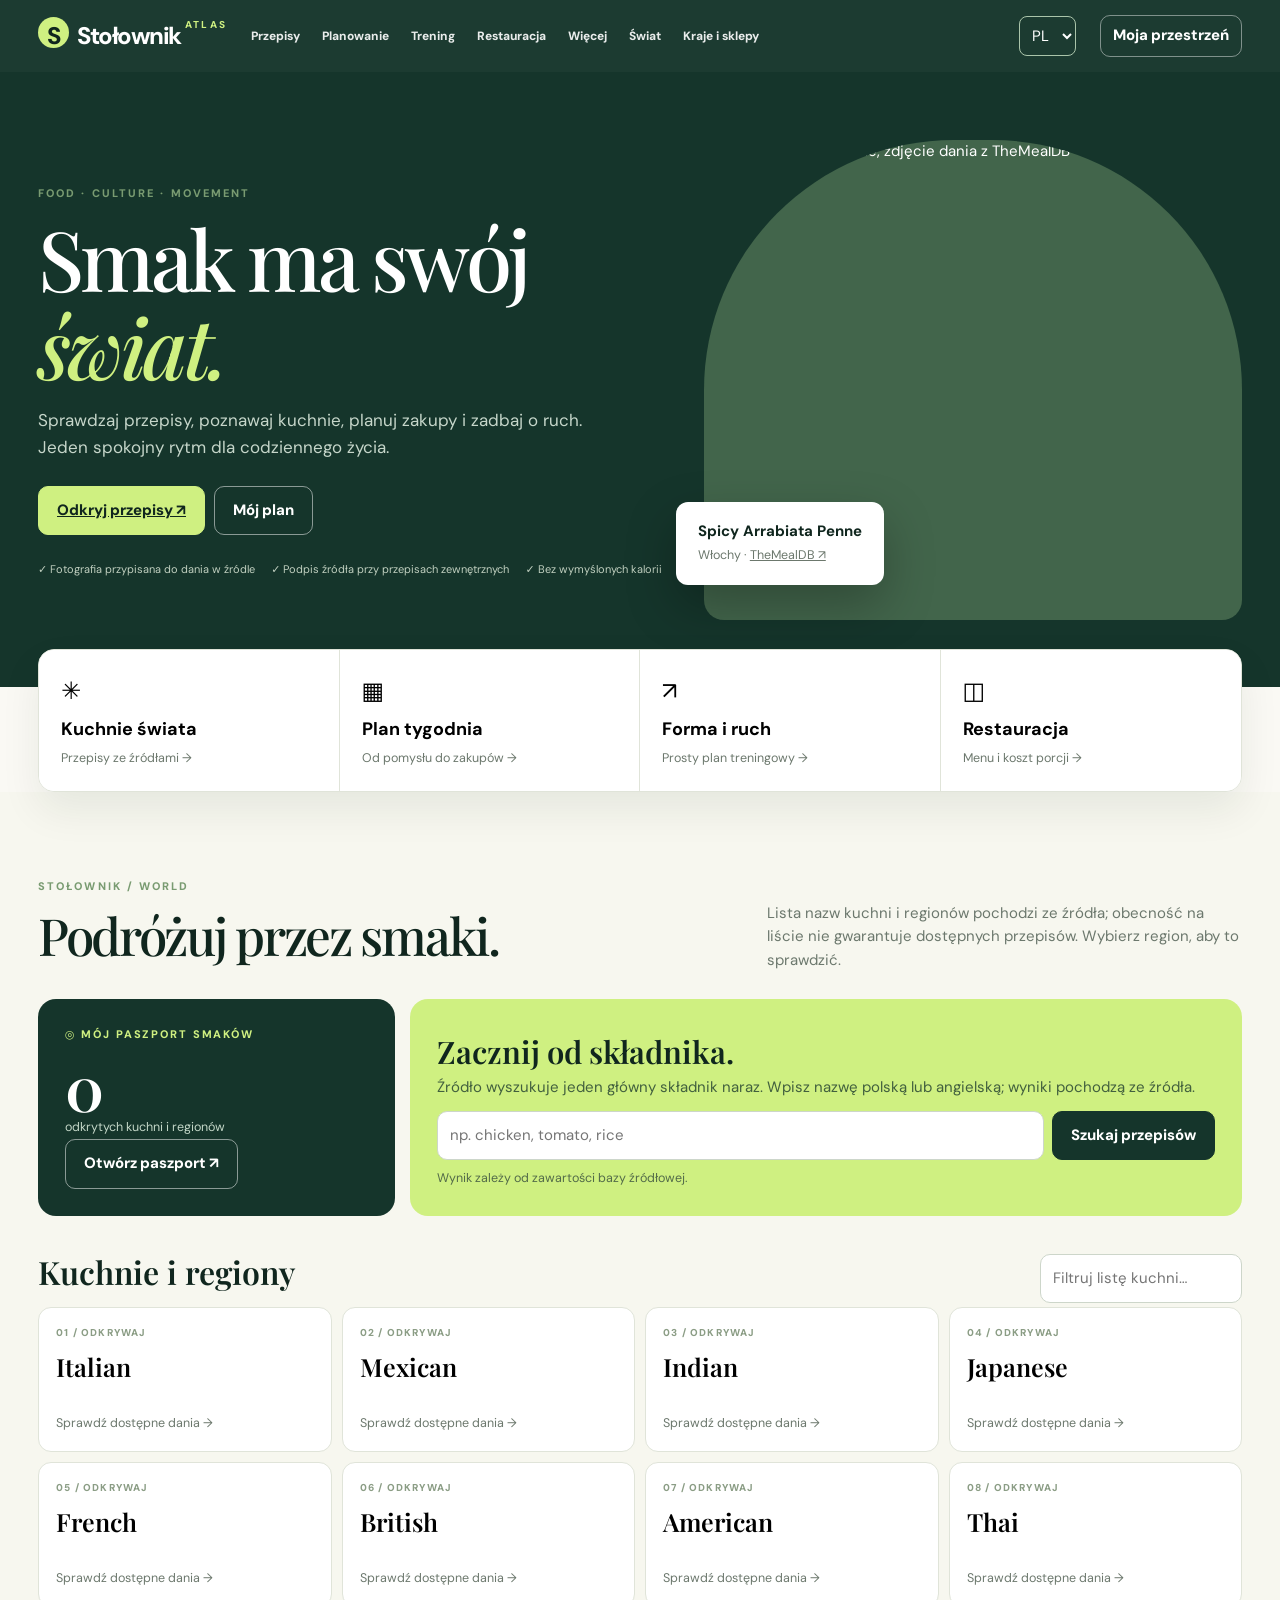
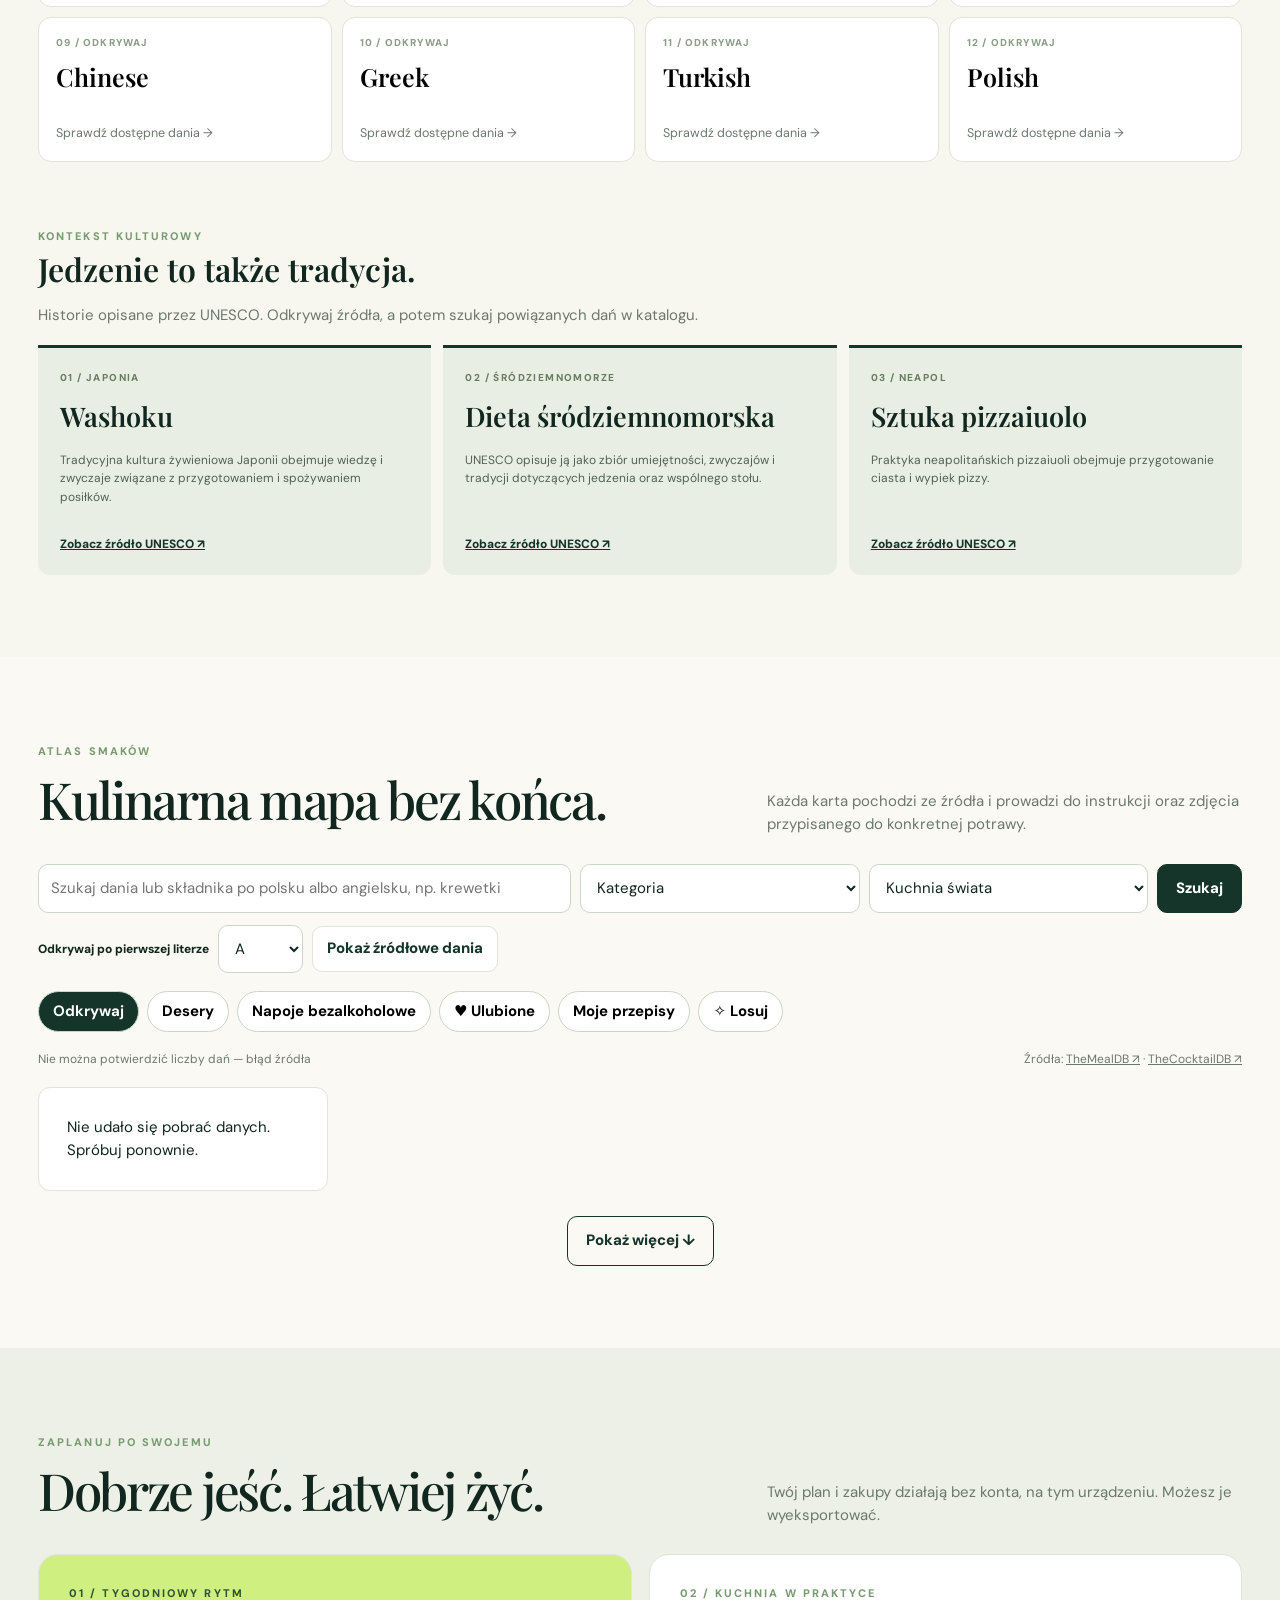
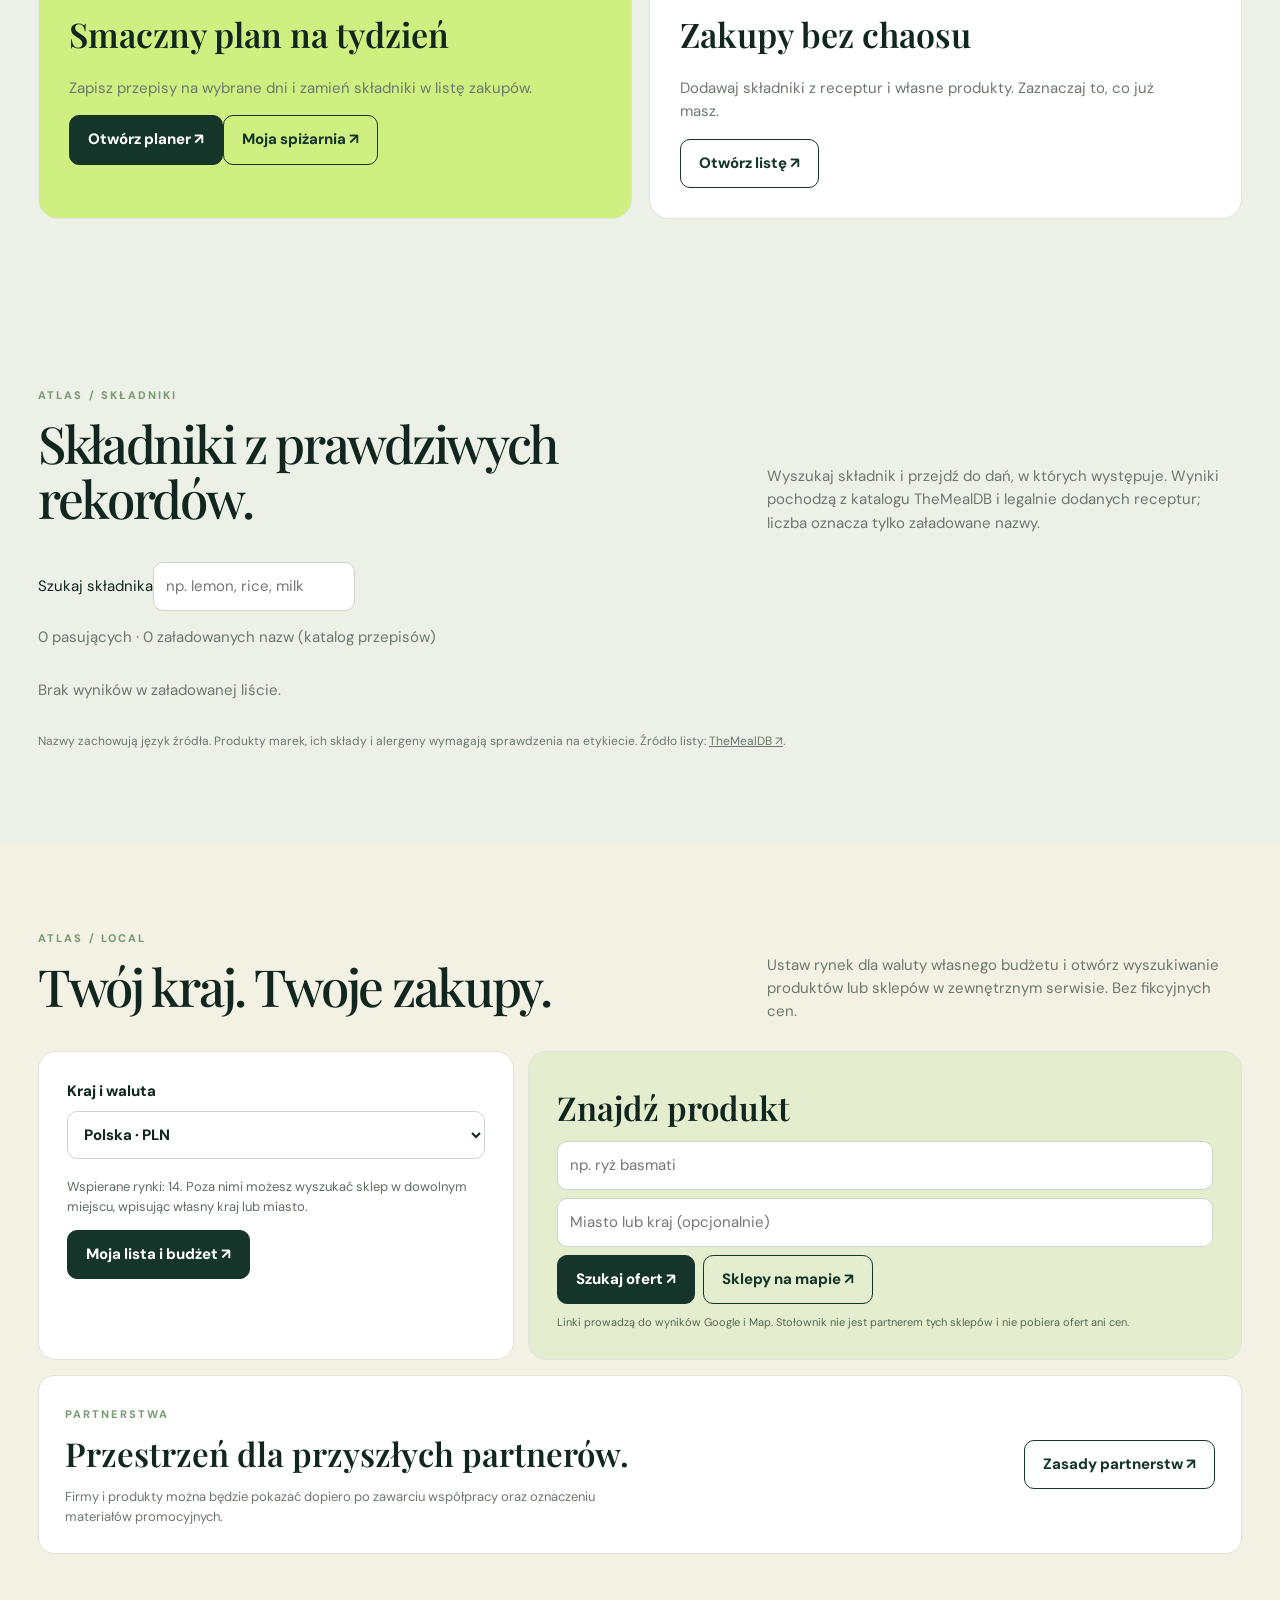
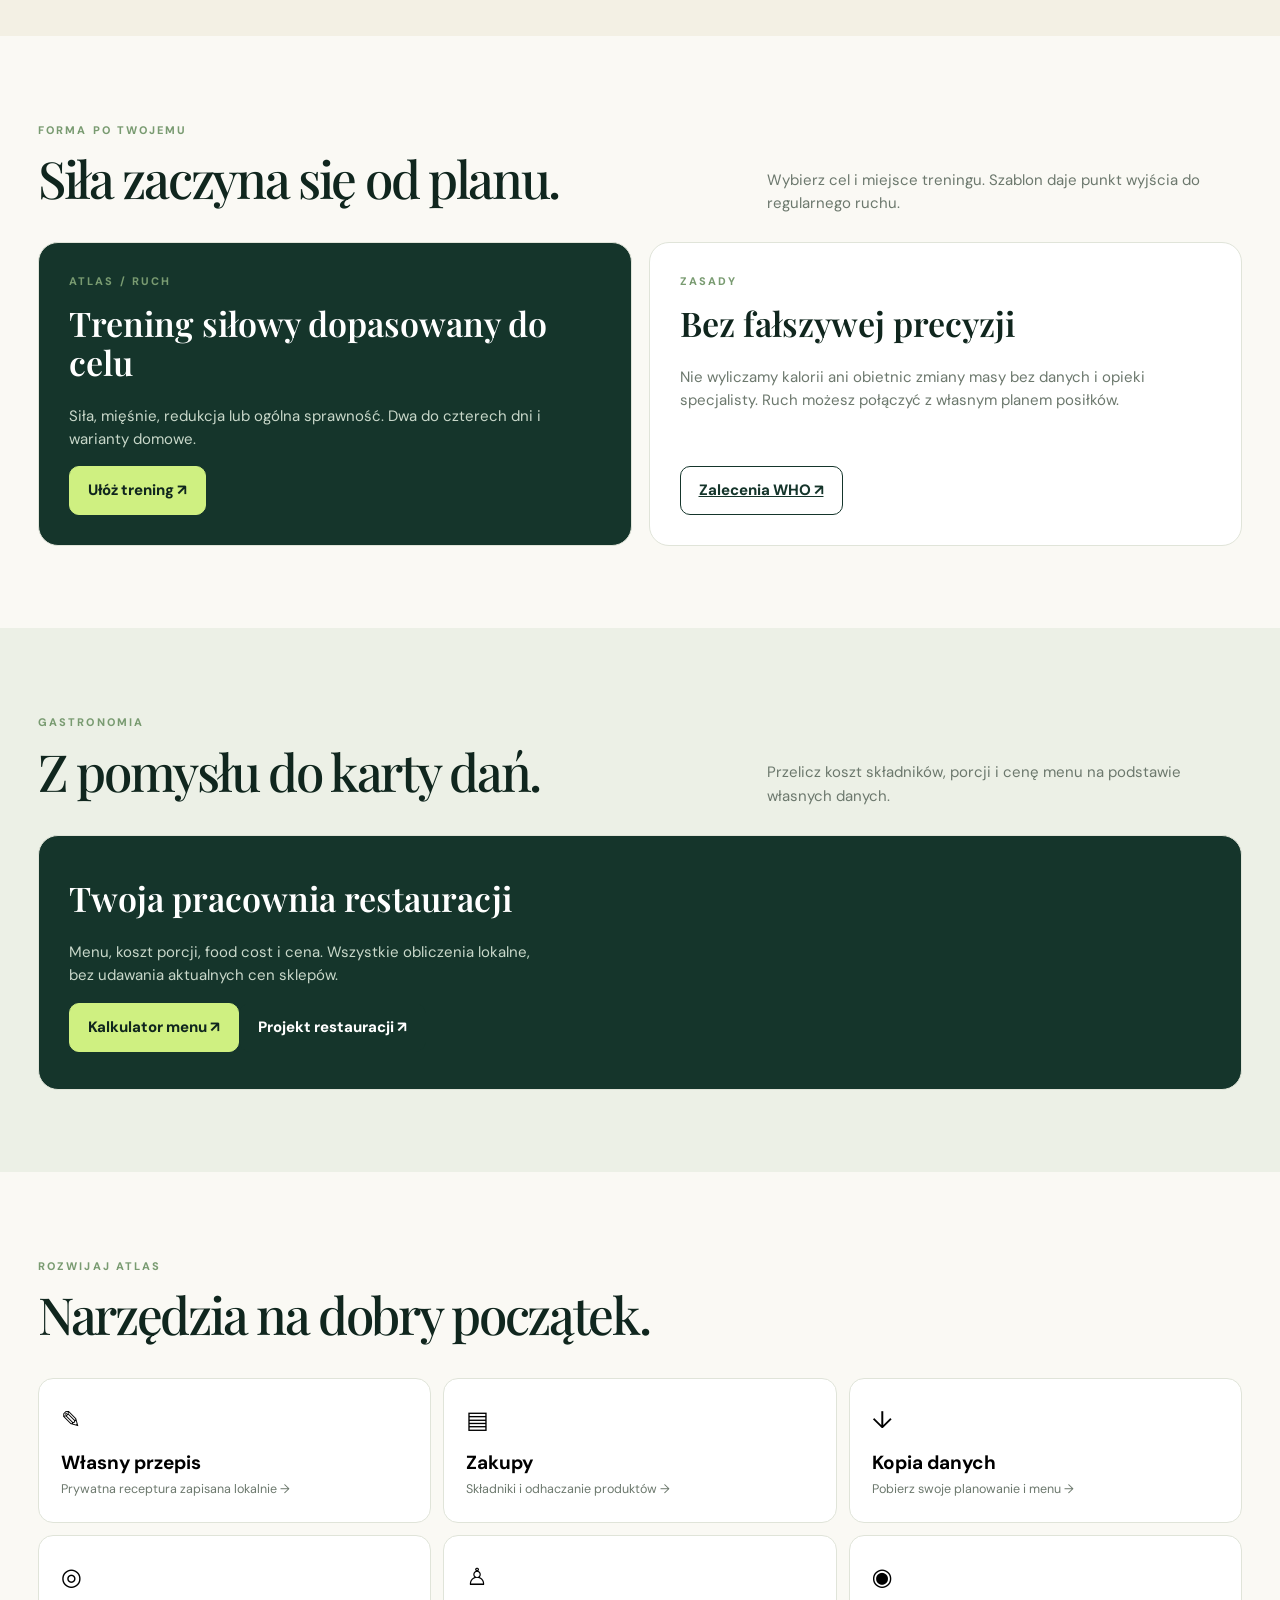
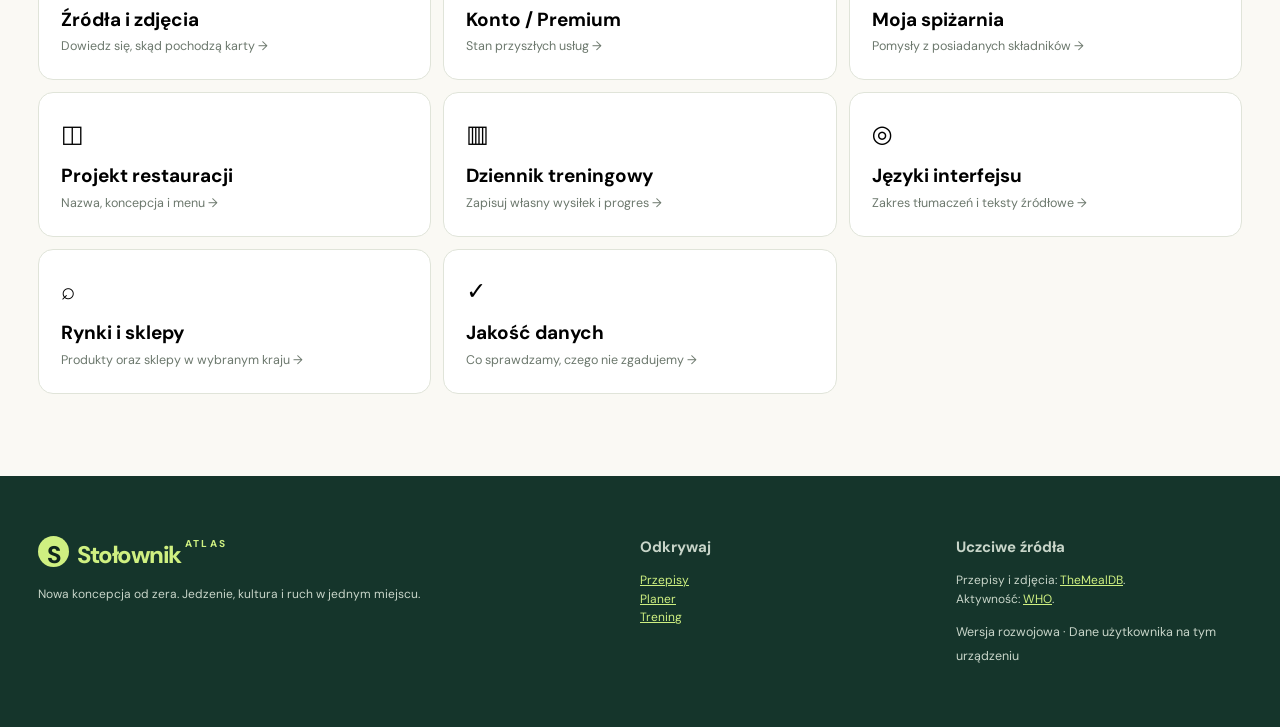
==== commit 067957d0: "Clarify region availability and add ingredient allergen hints" ====
--- a/index.html
+++ b/index.html
@@ -14,7 +14,7 @@
 const API='https://www.themealdb.com/api/json/v1/1/',DRINK_API='https://www.thecocktaildb.com/api/json/v1/1/', $=s=>document.querySelector(s), E=s=>String(s??'').replace(/[&<>"']/g,c=>({'&':'&amp;','<':'&lt;','>':'&gt;','"':'&quot;',"'":'&#39;'}[c]));const get=(k,d)=>{try{return JSON.parse(localStorage.getItem('atlas:'+k))??d}catch{return d}},put=(k,v)=>{try{localStorage.setItem('atlas:'+k,JSON.stringify(v))}catch{alert('Nie można zapisać danych w tej przeglądarce.')}};const sample={idMeal:'52771',strMeal:'Spicy Arrabiata Penne',strMealThumb:'https://www.themealdb.com/images/media/meals/ustsqw1468250014.jpg',strCategory:'Vegetarian',strArea:'Italian',strSource:'https://www.themealdb.com/meal/52771'};
 const MARKETS=[['PL','Polska','PLN'],['US','USA','USD'],['GB','Wielka Brytania','GBP'],['DE','Niemcy','EUR'],['FR','Francja','EUR'],['ES','Hiszpania','EUR'],['IT','Włochy','EUR'],['JP','Japonia','JPY'],['IN','Indie','INR'],['BR','Brazylia','BRL'],['MX','Meksyk','MXN'],['UA','Ukraina','UAH'],['CA','Kanada','CAD'],['AU','Australia','AUD']];const market=()=>MARKETS.find(x=>x[0]===state.market)||MARKETS[0];
 const state={items:[sample],cache:{[sample.idMeal]:sample},bundled:[],shards:new Map(),visible:24,favorites:get('favorites',[]),favoriteMeals:get('favoriteMeals',[]),shopping:get('shopping',[]),plan:get('plan',[]),mine:get('mine',[]),menu:get('menu',[]),training:get('training',{goal:'general',days:3,place:'gym'}),visited:get('visited',[]),market:get('market','PL'),budget:get('budget',{}),workouts:get('workouts',[]),pantry:get('pantry',[]),ventures:get('ventures',[]),notes:get('notes',{}),partners:get('partners',[]),areas:['Italian','Mexican','Indian','Japanese','French','British','American','Thai','Chinese','Greek','Turkish','Polish'],lang:get('lang','pl'),tab:'browse',loading:false,request:0,mode:'meals',searchNote:'',dataError:false,ingredientIndex:[],ingredientSource:'katalog przepisów'};
-const strings={pl:{nav:['Przepisy','Planowanie','Trening','Restauracja','Więcej'],search:'Szukaj po angielskiej nazwie dania, np. pasta',hero:'Odkryj prawdziwy smak świata.',intro:'Sprawdzaj przepisy, poznawaj kuchnie, planuj zakupy i zadbaj o ruch. Jeden spokojny rytm dla codziennego życia.',discover:'Odkryj przepisy',plan:'Mój plan',catalog:'Kulinarna mapa bez końca.',detail:'Każda karta pochodzi ze źródła i prowadzi do instrukcji oraz zdjęcia przypisanego do konkretnej potrawy.',results:'receptur w bieżącym widoku',more:'Zobacz więcej'},en:{nav:['Recipes','Planning','Training','Restaurant','Explore'],search:'Search meals in English, e.g. pasta',hero:'Discover the real taste of the world.',intro:'Explore sourced recipes, world cuisines, planning and movement in one calm place.',discover:'Explore recipes',plan:'My plan',catalog:'A culinary map to explore.',detail:'Every card links to its recipe and features a photo of that exact dish.',results:'recipes in current view',more:'Explore more'}};Object.assign(strings,{
+const strings={pl:{nav:['Przepisy','Planowanie','Trening','Restauracja','Więcej'],search:'Szukaj dania lub składnika po polsku albo angielsku, np. krewetki',hero:'Odkryj prawdziwy smak świata.',intro:'Sprawdzaj przepisy, poznawaj kuchnie, planuj zakupy i zadbaj o ruch. Jeden spokojny rytm dla codziennego życia.',discover:'Odkryj przepisy',plan:'Mój plan',catalog:'Kulinarna mapa bez końca.',detail:'Każda karta pochodzi ze źródła i prowadzi do instrukcji oraz zdjęcia przypisanego do konkretnej potrawy.',results:'receptur w bieżącym widoku',more:'Zobacz więcej'},en:{nav:['Recipes','Planning','Training','Restaurant','Explore'],search:'Search meals in English, e.g. pasta',hero:'Discover the real taste of the world.',intro:'Explore sourced recipes, world cuisines, planning and movement in one calm place.',discover:'Explore recipes',plan:'My plan',catalog:'A culinary map to explore.',detail:'Every card links to its recipe and features a photo of that exact dish.',results:'recipes in current view',more:'Explore more'}};Object.assign(strings,{
 de:{nav:['Rezepte','Planung','Training','Restaurant','Mehr'],search:'Rezept auf Englisch suchen, z. B. pasta',hero:'Entdecke die Aromen der Welt.',intro:'Entdecke Rezepte mit Quellen, plane Einkäufe und bewege dich regelmäßig.',discover:'Rezepte entdecken',plan:'Mein Plan',catalog:'Eine Welt voller Rezepte.',detail:'Jede Karte führt zum Rezept und zum Bild des Gerichts.',results:'Rezepte in dieser Ansicht',more:'Mehr entdecken'},
 es:{nav:['Recetas','Planificación','Entrenamiento','Restaurante','Más'],search:'Busca recetas en inglés, p. ej. pasta',hero:'Descubre los sabores del mundo.',intro:'Explora recetas con fuentes, organiza tus compras y muévete a tu ritmo.',discover:'Explorar recetas',plan:'Mi plan',catalog:'Un mundo de recetas.',detail:'Cada ficha enlaza a su receta y a una foto del plato.',results:'recetas en esta vista',more:'Explorar más'},
 fr:{nav:['Recettes','Planning','Entraînement','Restaurant','Plus'],search:'Chercher une recette en anglais, ex. pasta',hero:'Découvrez les saveurs du monde.',intro:'Explorez des recettes sourcées, planifiez les courses et bougez à votre rythme.',discover:'Voir les recettes',plan:'Mon planning',catalog:'Un monde de recettes.',detail:'Chaque fiche renvoie à sa recette et à une photo du plat.',results:'recettes dans cette vue',more:'Voir plus'},
@@ -22,12 +22,12 @@
 pt:{nav:['Receitas','Planejamento','Treino','Restaurante','Mais'],search:'Procure receitas em inglês, ex. pasta',hero:'Descubra os sabores do mundo.',intro:'Explore receitas com fontes, planeje compras e movimente-se no seu ritmo.',discover:'Explorar receitas',plan:'Meu plano',catalog:'Um mundo de receitas.',detail:'Cada cartão aponta para a receita e sua foto.',results:'receitas nesta página',more:'Ver mais'},
 uk:{nav:['Рецепти','Планування','Тренування','Ресторан','Більше'],search:'Шукайте рецепти англійською, напр. pasta',hero:'Відкрийте смаки світу.',intro:'Досліджуйте рецепти з джерелами, плануйте покупки та рухайтеся у власному темпі.',discover:'Переглянути рецепти',plan:'Мій план',catalog:'Світ рецептів.',detail:'Кожна картка веде до рецепта та фото страви.',results:'рецептів у цьому перегляді',more:'Показати більше'}
 });const T=k=>(strings[state.lang]||strings.pl)[k];const recipeUrl=m=>m.drink?`https://www.thecocktaildb.com/api/json/v1/1/lookup.php?i=${encodeURIComponent(String(m.idMeal).replace('drink-',''))}`:`https://www.themealdb.com/meal/${encodeURIComponent(m.idMeal)}`;const sourceLabel=m=>m.drink?'TheCocktailDB':'TheMealDB';const image=m=>(m.bundled&&/^https:\/\//.test(m.strMealThumb||'')||(/^(https:\/\/www\.themealdb\.com\/images\/|https:\/\/www\.thecocktaildb\.com\/images\/)/.test(m.strMealThumb||'')))?m.strMealThumb:'';const ids=()=>[...new Map([...state.items,...state.bundled,...state.favoriteMeals,...state.mine].map(x=>[x.idMeal,x])).values()];const item=id=>state.cache[id]||ids().find(x=>x.idMeal===id);
-function shell(){document.documentElement.lang=state.lang;$('#app').innerHTML=`<header class="top"><div class="container toprow"><a class="brand" href="#home"><em>S</em>Stołownik<span>ATLAS</span></a><nav>${T('nav').map((x,i)=>`<a href="#${['catalog','living','training','restaurant','explore'][i]}">${x}</a>`).join('')}<a href="#world">Świat</a><a href="#market">Kraje i sklepy</a></nav><select id="lang" aria-label="Language"><option value="pl">PL</option><option value="en">EN</option><option value="de">DE</option><option value="es">ES</option><option value="fr">FR</option><option value="it">IT</option><option value="pt">PT</option><option value="uk">UK</option></select><button class="btn ghost" style="color:white;border-color:#ffffff70" data-do="account">Moja przestrzeń</button></div></header><main><section class="hero" id="home"><div class="container heroGrid"><div><span class="eyebrow">FOOD · CULTURE · MOVEMENT</span><h1 class="display">${state.lang==='pl'?`Smak ma swój <i>świat.</i>`:E(T('hero'))}</h1><p>${T('intro')}</p><div class="heroActions"><a class="btn lime" href="#catalog">${T('discover')} ↗</a><button class="btn ghost" style="color:white;border-color:#ffffff80" data-do="plan">${T('plan')}</button></div><div class="heroTrust"><span>✓ Fotografia przypisana do dania w źródle</span><span>✓ Podpis źródła przy przepisach zewnętrznych</span><span>✓ Bez wymyślonych kalorii</span></div></div><div class="heroPhotoWrap"><img class="heroPhoto" src="${image(sample)}" alt="Spicy Arrabiata Penne, zdjęcie dania z TheMealDB"><div class="heroBadge"><b>Spicy Arrabiata Penne</b><small>Włochy · <a href="${recipeUrl(sample)}" target="_blank" rel="noopener">TheMealDB ↗</a></small></div></div></div></section><div class="container"><div class="ribbon"><button data-do="catalog"><span class="mark">✳</span><strong>Kuchnie świata</strong><small>Przepisy ze źródłami →</small></button><button data-do="plan"><span class="mark">▦</span><strong>Plan tygodnia</strong><small>Od pomysłu do zakupów →</small></button><button data-do="training"><span class="mark">↗</span><strong>Forma i ruch</strong><small>Prosty plan treningowy →</small></button><button data-do="restaurant"><span class="mark">◫</span><strong>Restauracja</strong><small>Menu i koszt porcji →</small></button></div></div><section class="section worldSection" id="world"><div class="container"><div class="sectionHead"><div><span class="eyebrow">STOŁOWNIK / WORLD</span><h2 class="display">Podróżuj przez smaki.</h2></div><p>Wybierz kuchnię lub region z listy źródła. Zapisz w paszporcie te, których przepisy naprawdę otworzysz.</p></div><div class="worldBar"><div class="passport"><span>◎ MÓJ PASZPORT SMAKÓW</span><strong id="passportCount">0</strong><small>odkrytych kuchni i regionów</small><button class="btn ghost" data-do="passport">Otwórz paszport ↗</button></div><div class="worldSearch"><h3>Zacznij od składnika.</h3><p>Źródło wyszukuje jeden główny składnik naraz. Wpisz jego angielską nazwę.</p><form id="ingredientForm" class="row"><input id="ingredient" placeholder="np. chicken, tomato, rice" required aria-label="Składnik po angielsku"><button class="btn">Szukaj przepisów</button></form><small>Wynik zależy od zawartości bazy źródłowej.</small></div></div><div class="worldTitle"><h3>Kuchnie i regiony</h3><input id="areaQuery" type="search" placeholder="Filtruj listę kuchni…" aria-label="Filtruj kuchnie"></div><div class="worldGrid" id="worldGrid"></div><div class="heritageHead"><span class="eyebrow">KONTEKST KULTUROWY</span><h3>Jedzenie to także tradycja.</h3><p>Historie opisane przez UNESCO. Odkrywaj źródła, a potem szukaj powiązanych dań w katalogu.</p></div><div class="heritage"><article><span>01 / JAPONIA</span><h4>Washoku</h4><p>Tradycyjna kultura żywieniowa Japonii obejmuje wiedzę i zwyczaje związane z przygotowaniem i spożywaniem posiłków.</p><a href="https://ich.unesco.org/en/RL/washoku-traditional-dietary-cultures-of-the-japanese-notably-for-the-celebration-of-new-year-00869" target="_blank" rel="noopener">Zobacz źródło UNESCO ↗</a></article><article><span>02 / ŚRÓDZIEMNOMORZE</span><h4>Dieta śródziemnomorska</h4><p>UNESCO opisuje ją jako zbiór umiejętności, zwyczajów i tradycji dotyczących jedzenia oraz wspólnego stołu.</p><a href="https://ich.unesco.org/en/RL/mediterranean-diet-00884" target="_blank" rel="noopener">Zobacz źródło UNESCO ↗</a></article><article><span>03 / NEAPOL</span><h4>Sztuka pizzaiuolo</h4><p>Praktyka neapolitańskich pizzaiuoli obejmuje przygotowanie ciasta i wypiek pizzy.</p><a href="https://ich.unesco.org/en/RL/art-of-neapolitan-pizzaiuolo-00722" target="_blank" rel="noopener">Zobacz źródło UNESCO ↗</a></article></div></div></section><section class="section" id="catalog"><div class="container"><div class="sectionHead"><div><span class="eyebrow">ATLAS SMAKÓW</span><h2 class="display">${T('catalog')}</h2></div><p>${T('detail')}</p></div><form class="filterRow" id="searchForm"><input id="search" aria-label="Szukaj dań" placeholder="${E(T('search'))}" autocomplete="off"><select id="category" aria-label="Kategoria"><option value="">Kategoria</option>${['Vegetarian','Vegan','Pasta','Seafood','Chicken','Beef','Dessert','Starter','Miscellaneous'].map(x=>`<option>${x}</option>`).join('')}</select><select id="area" aria-label="Kuchnia"><option value="">Kuchnia świata</option>${['Italian','Mexican','Indian','Japanese','French','British','American','Thai','Chinese','Greek','Turkish','Polish'].map(x=>`<option>${x}</option>`).join('')}</select><button class="btn">Szukaj</button></form><form id="letterForm" class="letterForm"><label for="letter">Odkrywaj po pierwszej literze</label><select id="letter" aria-label="Pierwsza litera nazwy po angielsku">${Array.from('ABCDEFGHIJKLMNOPQRSTUVWXYZ').map(x=>`<option>${x}</option>`).join('')}</select><button class="btn silent">Pokaż źródłowe dania</button></form><div class="tabs"><button class="active" data-tab="browse">Odkrywaj</button><button data-do="desserts">Desery</button><button data-do="drinks">Napoje bezalkoholowe</button><button data-tab="favorites">♥ Ulubione</button><button data-tab="mine">Moje przepisy</button><button data-do="random">✧ Losuj</button></div><div class="statusLine"><span id="count"></span><span>Źródła: <a href="https://www.themealdb.com/" target="_blank" rel="noopener">TheMealDB ↗</a> · <a href="https://www.thecocktaildb.com/" target="_blank" rel="noopener">TheCocktailDB ↗</a></span></div><div class="recipes" id="grid"></div><button class="btn ghost" style="display:block;margin:25px auto 0" data-do="next">Pokaż więcej ↓</button></div></section><section class="section sectionAlt" id="living"><div class="container"><div class="sectionHead"><div><span class="eyebrow">ZAPLANUJ PO SWOJEMU</span><h2 class="display">Dobrze jeść. Łatwiej żyć.</h2></div><p>Twój plan i zakupy działają bez konta, na tym urządzeniu. Możesz je wyeksportować.</p></div><div class="featureGrid"><article class="feature lime"><span class="eyebrow" style="color:#315332">01 / TYGODNIOWY RYTM</span><h3>Smaczny plan na tydzień</h3><p>Zapisz przepisy na wybrane dni i zamień składniki w listę zakupów.</p><div class="row"><button class="btn" data-do="plan">Otwórz planer ↗</button><button class="btn ghost" data-do="pantry">Moja spiżarnia ↗</button></div></article><article class="feature"><span class="eyebrow">02 / KUCHNIA W PRAKTYCE</span><h3>Zakupy bez chaosu</h3><p>Dodawaj składniki z receptur i własne produkty. Zaznaczaj to, co już masz.</p><button class="btn ghost" data-do="shopping">Otwórz listę ↗</button></article></div></div></section><section class="section sectionAlt" id="ingredients"><div class="container"><div class="sectionHead"><div><span class="eyebrow">ATLAS / SKŁADNIKI</span><h2 class="display">Składniki z prawdziwych rekordów.</h2></div><p>Wyszukaj składnik i przejdź do dań, w których występuje. Wyniki pochodzą z katalogu TheMealDB i legalnie dodanych receptur; liczba oznacza tylko załadowane nazwy.</p></div><label for="ingredientLookup">Szukaj składnika</label><input id="ingredientLookup" type="search" maxlength="80" placeholder="np. lemon, rice, milk" aria-controls="ingredientGrid"><p id="ingredientCount" class="muted" aria-live="polite"></p><div id="ingredientGrid" class="ingredientGrid"></div><p class="fine">Nazwy zachowują język źródła. Produkty marek, ich składy i alergeny wymagają sprawdzenia na etykiecie. Źródło listy: <a href="https://www.themealdb.com/" target="_blank" rel="noopener">TheMealDB ↗</a>.</p></div></section><section class="section marketSection" id="market"><div class="container"><div class="sectionHead"><div><span class="eyebrow">ATLAS / LOCAL</span><h2 class="display">Twój kraj. Twoje zakupy.</h2></div><p>Ustaw rynek dla waluty własnego budżetu i otwórz wyszukiwanie produktów lub sklepów w zewnętrznym serwisie. Bez fikcyjnych cen.</p></div><div class="marketLayout"><div class="marketPanel"><label>Kraj i waluta<select id="marketSelect">${MARKETS.map(x=>`<option value="${x[0]}">${x[1]} · ${x[2]}</option>`).join('')}</select></label><p>Wspierane rynki: ${MARKETS.length}. Poza nimi możesz wyszukać sklep w dowolnym miejscu, wpisując własny kraj lub miasto.</p><button class="btn" data-do="shopping">Moja lista i budżet ↗</button></div><div class="marketPanel pale"><h3>Znajdź produkt</h3><form id="storeForm"><input id="storeProduct" maxlength="100" placeholder="np. ryż basmati" required aria-label="Produkt"><input id="storePlace" maxlength="100" placeholder="Miasto lub kraj (opcjonalnie)" aria-label="Miejsce"><div class="row"><button class="btn" type="button" data-do="storeWeb">Szukaj ofert ↗</button><button class="btn ghost" type="button" data-do="storeMap">Sklepy na mapie ↗</button></div></form><small>Linki prowadzą do wyników Google i Map. Stołownik nie jest partnerem tych sklepów i nie pobiera ofert ani cen.</small></div></div><div class="partnerStrip"><div><span class="eyebrow">PARTNERSTWA</span><h3>Przestrzeń dla przyszłych partnerów.</h3><p>Firmy i produkty można będzie pokazać dopiero po zawarciu współpracy oraz oznaczeniu materiałów promocyjnych.</p></div><button class="btn ghost" data-do="partner">Zasady partnerstw ↗</button></div></div></section><section class="section" id="training"><div class="container"><div class="sectionHead"><div><span class="eyebrow">FORMA PO TWOJEMU</span><h2 class="display">Siła zaczyna się od planu.</h2></div><p>Wybierz cel i miejsce treningu. Szablon daje punkt wyjścia do regularnego ruchu.</p></div><div class="featureGrid"><article class="feature dark"><span class="eyebrow">ATLAS / RUCH</span><h3>Trening siłowy dopasowany do celu</h3><p>Siła, mięśnie, redukcja lub ogólna sprawność. Dwa do czterech dni i warianty domowe.</p><button class="btn lime" data-do="training">Ułóż trening ↗</button></article><article class="feature"><span class="eyebrow">ZASADY</span><h3>Bez fałszywej precyzji</h3><p>Nie wyliczamy kalorii ani obietnic zmiany masy bez danych i opieki specjalisty. Ruch możesz połączyć z własnym planem posiłków.</p><a class="btn ghost" href="https://www.who.int/initiatives/behealthy/physical-activity" target="_blank" rel="noopener">Zalecenia WHO ↗</a></article></div></div></section><section class="section sectionAlt" id="restaurant"><div class="container"><div class="sectionHead"><div><span class="eyebrow">GASTRONOMIA</span><h2 class="display">Z pomysłu do karty dań.</h2></div><p>Przelicz koszt składników, porcji i cenę menu na podstawie własnych danych.</p></div><article class="feature dark"><h3>Twoja pracownia restauracji</h3><p>Menu, koszt porcji, food cost i cena. Wszystkie obliczenia lokalne, bez udawania aktualnych cen sklepów.</p><div class="row"><button class="btn lime" data-do="restaurant">Kalkulator menu ↗</button><button class="btn" data-do="venture">Projekt restauracji ↗</button></div></article></div></section><section class="section" id="explore"><div class="container"><div class="sectionHead"><div><span class="eyebrow">ROZWIJAJ ATLAS</span><h2 class="display">Narzędzia na dobry początek.</h2></div></div><div class="ecosystem"><button class="utility" data-do="addOwn"><span>✎</span><b>Własny przepis</b><small>Prywatna receptura zapisana lokalnie →</small></button><button class="utility" data-do="shopping"><span>▤</span><b>Zakupy</b><small>Składniki i odhaczanie produktów →</small></button><button class="utility" data-do="export"><span>↓</span><b>Kopia danych</b><small>Pobierz swoje planowanie i menu →</small></button><button class="utility" data-do="source"><span>◎</span><b>Źródła i zdjęcia</b><small>Dowiedz się, skąd pochodzą karty →</small></button><button class="utility" data-do="account"><span>♙</span><b>Konto / Premium</b><small>Stan przyszłych usług →</small></button><button class="utility" data-do="pantry"><span>◉</span><b>Moja spiżarnia</b><small>Pomysły z posiadanych składników →</small></button><button class="utility" data-do="venture"><span>◫</span><b>Projekt restauracji</b><small>Nazwa, koncepcja i menu →</small></button><button class="utility" data-do="journal"><span>▥</span><b>Dziennik treningowy</b><small>Zapisuj własny wysiłek i progres →</small></button><button class="utility" data-do="languageInfo"><span>◎</span><b>Języki interfejsu</b><small>Zakres tłumaczeń i teksty źródłowe →</small></button><button class="utility" data-do="market"><span>⌕</span><b>Rynki i sklepy</b><small>Produkty oraz sklepy w wybranym kraju →</small></button><button class="utility" data-do="quality"><span>✓</span><b>Jakość danych</b><small>Co sprawdzamy, czego nie zgadujemy →</small></button></div></div></section></main><footer class="footer"><div class="container footerGrid"><div><a class="brand" href="#home"><em>S</em>Stołownik<span>ATLAS</span></a><p>Nowa koncepcja od zera. Jedzenie, kultura i ruch w jednym miejscu.</p></div><div><b>Odkrywaj</b><p><a href="#catalog">Przepisy</a><br><a href="#living">Planer</a><br><a href="#training">Trening</a></p></div><div><b>Uczciwe źródła</b><p>Przepisy i zdjęcia: <a href="https://www.themealdb.com/" target="_blank" rel="noopener">TheMealDB</a>.<br>Aktywność: <a href="https://www.who.int/initiatives/behealthy/physical-activity" target="_blank" rel="noopener">WHO</a>.</p><small>Wersja rozwojowa · Dane użytkownika na tym urządzeniu</small></div></div></footer><div id="dialogRoot"></div>`;$('#lang').value=state.lang;$('#marketSelect').value=state.market;$('#marketSelect').onchange=e=>{state.market=e.target.value;put('market',state.market)};$('#storeForm').onsubmit=e=>{e.preventDefault();openStore('web')};$('#lang').onchange=e=>{state.lang=e.target.value;put('lang',state.lang);shell()};$('#searchForm').onsubmit=e=>{e.preventDefault();search()};$('#letterForm').onsubmit=e=>{e.preventDefault();browseLetter($('#letter').value)};$('#areaQuery').oninput=renderWorld;$('#ingredientForm').onsubmit=e=>{e.preventDefault();browse('i',$('#ingredient').value.trim()).then(()=>location.hash='catalog')};$('#category').onchange=()=>browse('c',$('#category').value);$('#area').onchange=()=>browse('a',$('#area').value);document.querySelectorAll('[data-tab]').forEach(b=>b.onclick=()=>{state.tab=b.dataset.tab;document.querySelectorAll('[data-tab]').forEach(x=>x.classList.toggle('active',x===b));renderGrid()});renderGrid();renderWorld();renderIngredients();loadAreas();$('#ingredientLookup').oninput=renderIngredients}
+function shell(){document.documentElement.lang=state.lang;$('#app').innerHTML=`<header class="top"><div class="container toprow"><a class="brand" href="#home"><em>S</em>Stołownik<span>ATLAS</span></a><nav>${T('nav').map((x,i)=>`<a href="#${['catalog','living','training','restaurant','explore'][i]}">${x}</a>`).join('')}<a href="#world">Świat</a><a href="#market">Kraje i sklepy</a></nav><select id="lang" aria-label="Language"><option value="pl">PL</option><option value="en">EN</option><option value="de">DE</option><option value="es">ES</option><option value="fr">FR</option><option value="it">IT</option><option value="pt">PT</option><option value="uk">UK</option></select><button class="btn ghost" style="color:white;border-color:#ffffff70" data-do="account">Moja przestrzeń</button></div></header><main><section class="hero" id="home"><div class="container heroGrid"><div><span class="eyebrow">FOOD · CULTURE · MOVEMENT</span><h1 class="display">${state.lang==='pl'?`Smak ma swój <i>świat.</i>`:E(T('hero'))}</h1><p>${T('intro')}</p><div class="heroActions"><a class="btn lime" href="#catalog">${T('discover')} ↗</a><button class="btn ghost" style="color:white;border-color:#ffffff80" data-do="plan">${T('plan')}</button></div><div class="heroTrust"><span>✓ Fotografia przypisana do dania w źródle</span><span>✓ Podpis źródła przy przepisach zewnętrznych</span><span>✓ Bez wymyślonych kalorii</span></div></div><div class="heroPhotoWrap"><img class="heroPhoto" src="${image(sample)}" alt="Spicy Arrabiata Penne, zdjęcie dania z TheMealDB"><div class="heroBadge"><b>Spicy Arrabiata Penne</b><small>Włochy · <a href="${recipeUrl(sample)}" target="_blank" rel="noopener">TheMealDB ↗</a></small></div></div></div></section><div class="container"><div class="ribbon"><button data-do="catalog"><span class="mark">✳</span><strong>Kuchnie świata</strong><small>Przepisy ze źródłami →</small></button><button data-do="plan"><span class="mark">▦</span><strong>Plan tygodnia</strong><small>Od pomysłu do zakupów →</small></button><button data-do="training"><span class="mark">↗</span><strong>Forma i ruch</strong><small>Prosty plan treningowy →</small></button><button data-do="restaurant"><span class="mark">◫</span><strong>Restauracja</strong><small>Menu i koszt porcji →</small></button></div></div><section class="section worldSection" id="world"><div class="container"><div class="sectionHead"><div><span class="eyebrow">STOŁOWNIK / WORLD</span><h2 class="display">Podróżuj przez smaki.</h2></div><p>Lista nazw kuchni i regionów pochodzi ze źródła; obecność na liście nie gwarantuje dostępnych przepisów. Wybierz region, aby to sprawdzić.</p></div><div class="worldBar"><div class="passport"><span>◎ MÓJ PASZPORT SMAKÓW</span><strong id="passportCount">0</strong><small>odkrytych kuchni i regionów</small><button class="btn ghost" data-do="passport">Otwórz paszport ↗</button></div><div class="worldSearch"><h3>Zacznij od składnika.</h3><p>Źródło wyszukuje jeden główny składnik naraz. Wpisz nazwę polską lub angielską; wyniki pochodzą ze źródła.</p><form id="ingredientForm" class="row"><input id="ingredient" placeholder="np. chicken, tomato, rice" required aria-label="Składnik po angielsku"><button class="btn">Szukaj przepisów</button></form><small>Wynik zależy od zawartości bazy źródłowej.</small></div></div><div class="worldTitle"><h3>Kuchnie i regiony</h3><input id="areaQuery" type="search" placeholder="Filtruj listę kuchni…" aria-label="Filtruj kuchnie"></div><div class="worldGrid" id="worldGrid"></div><div class="heritageHead"><span class="eyebrow">KONTEKST KULTUROWY</span><h3>Jedzenie to także tradycja.</h3><p>Historie opisane przez UNESCO. Odkrywaj źródła, a potem szukaj powiązanych dań w katalogu.</p></div><div class="heritage"><article><span>01 / JAPONIA</span><h4>Washoku</h4><p>Tradycyjna kultura żywieniowa Japonii obejmuje wiedzę i zwyczaje związane z przygotowaniem i spożywaniem posiłków.</p><a href="https://ich.unesco.org/en/RL/washoku-traditional-dietary-cultures-of-the-japanese-notably-for-the-celebration-of-new-year-00869" target="_blank" rel="noopener">Zobacz źródło UNESCO ↗</a></article><article><span>02 / ŚRÓDZIEMNOMORZE</span><h4>Dieta śródziemnomorska</h4><p>UNESCO opisuje ją jako zbiór umiejętności, zwyczajów i tradycji dotyczących jedzenia oraz wspólnego stołu.</p><a href="https://ich.unesco.org/en/RL/mediterranean-diet-00884" target="_blank" rel="noopener">Zobacz źródło UNESCO ↗</a></article><article><span>03 / NEAPOL</span><h4>Sztuka pizzaiuolo</h4><p>Praktyka neapolitańskich pizzaiuoli obejmuje przygotowanie ciasta i wypiek pizzy.</p><a href="https://ich.unesco.org/en/RL/art-of-neapolitan-pizzaiuolo-00722" target="_blank" rel="noopener">Zobacz źródło UNESCO ↗</a></article></div></div></section><section class="section" id="catalog"><div class="container"><div class="sectionHead"><div><span class="eyebrow">ATLAS SMAKÓW</span><h2 class="display">${T('catalog')}</h2></div><p>${T('detail')}</p></div><form class="filterRow" id="searchForm"><input id="search" aria-label="Szukaj dań" placeholder="${E(T('search'))}" autocomplete="off"><select id="category" aria-label="Kategoria"><option value="">Kategoria</option>${['Vegetarian','Vegan','Pasta','Seafood','Chicken','Beef','Dessert','Starter','Miscellaneous'].map(x=>`<option>${x}</option>`).join('')}</select><select id="area" aria-label="Kuchnia"><option value="">Kuchnia świata</option>${['Italian','Mexican','Indian','Japanese','French','British','American','Thai','Chinese','Greek','Turkish','Polish'].map(x=>`<option>${x}</option>`).join('')}</select><button class="btn">Szukaj</button></form><form id="letterForm" class="letterForm"><label for="letter">Odkrywaj po pierwszej literze</label><select id="letter" aria-label="Pierwsza litera nazwy po angielsku">${Array.from('ABCDEFGHIJKLMNOPQRSTUVWXYZ').map(x=>`<option>${x}</option>`).join('')}</select><button class="btn silent">Pokaż źródłowe dania</button></form><div class="tabs"><button class="active" data-tab="browse">Odkrywaj</button><button data-do="desserts">Desery</button><button data-do="drinks">Napoje bezalkoholowe</button><button data-tab="favorites">♥ Ulubione</button><button data-tab="mine">Moje przepisy</button><button data-do="random">✧ Losuj</button></div><div class="statusLine"><span id="count"></span><span>Źródła: <a href="https://www.themealdb.com/" target="_blank" rel="noopener">TheMealDB ↗</a> · <a href="https://www.thecocktaildb.com/" target="_blank" rel="noopener">TheCocktailDB ↗</a></span></div><div class="recipes" id="grid"></div><button class="btn ghost" style="display:block;margin:25px auto 0" data-do="next">Pokaż więcej ↓</button></div></section><section class="section sectionAlt" id="living"><div class="container"><div class="sectionHead"><div><span class="eyebrow">ZAPLANUJ PO SWOJEMU</span><h2 class="display">Dobrze jeść. Łatwiej żyć.</h2></div><p>Twój plan i zakupy działają bez konta, na tym urządzeniu. Możesz je wyeksportować.</p></div><div class="featureGrid"><article class="feature lime"><span class="eyebrow" style="color:#315332">01 / TYGODNIOWY RYTM</span><h3>Smaczny plan na tydzień</h3><p>Zapisz przepisy na wybrane dni i zamień składniki w listę zakupów.</p><div class="row"><button class="btn" data-do="plan">Otwórz planer ↗</button><button class="btn ghost" data-do="pantry">Moja spiżarnia ↗</button></div></article><article class="feature"><span class="eyebrow">02 / KUCHNIA W PRAKTYCE</span><h3>Zakupy bez chaosu</h3><p>Dodawaj składniki z receptur i własne produkty. Zaznaczaj to, co już masz.</p><button class="btn ghost" data-do="shopping">Otwórz listę ↗</button></article></div></div></section><section class="section sectionAlt" id="ingredients"><div class="container"><div class="sectionHead"><div><span class="eyebrow">ATLAS / SKŁADNIKI</span><h2 class="display">Składniki z prawdziwych rekordów.</h2></div><p>Wyszukaj składnik i przejdź do dań, w których występuje. Wyniki pochodzą z katalogu TheMealDB i legalnie dodanych receptur; liczba oznacza tylko załadowane nazwy.</p></div><label for="ingredientLookup">Szukaj składnika</label><input id="ingredientLookup" type="search" maxlength="80" placeholder="np. lemon, rice, milk" aria-controls="ingredientGrid"><p id="ingredientCount" class="muted" aria-live="polite"></p><div id="ingredientGrid" class="ingredientGrid"></div><p class="fine">Nazwy zachowują język źródła. Produkty marek, ich składy i alergeny wymagają sprawdzenia na etykiecie. Źródło listy: <a href="https://www.themealdb.com/" target="_blank" rel="noopener">TheMealDB ↗</a>.</p></div></section><section class="section marketSection" id="market"><div class="container"><div class="sectionHead"><div><span class="eyebrow">ATLAS / LOCAL</span><h2 class="display">Twój kraj. Twoje zakupy.</h2></div><p>Ustaw rynek dla waluty własnego budżetu i otwórz wyszukiwanie produktów lub sklepów w zewnętrznym serwisie. Bez fikcyjnych cen.</p></div><div class="marketLayout"><div class="marketPanel"><label>Kraj i waluta<select id="marketSelect">${MARKETS.map(x=>`<option value="${x[0]}">${x[1]} · ${x[2]}</option>`).join('')}</select></label><p>Wspierane rynki: ${MARKETS.length}. Poza nimi możesz wyszukać sklep w dowolnym miejscu, wpisując własny kraj lub miasto.</p><button class="btn" data-do="shopping">Moja lista i budżet ↗</button></div><div class="marketPanel pale"><h3>Znajdź produkt</h3><form id="storeForm"><input id="storeProduct" maxlength="100" placeholder="np. ryż basmati" required aria-label="Produkt"><input id="storePlace" maxlength="100" placeholder="Miasto lub kraj (opcjonalnie)" aria-label="Miejsce"><div class="row"><button class="btn" type="button" data-do="storeWeb">Szukaj ofert ↗</button><button class="btn ghost" type="button" data-do="storeMap">Sklepy na mapie ↗</button></div></form><small>Linki prowadzą do wyników Google i Map. Stołownik nie jest partnerem tych sklepów i nie pobiera ofert ani cen.</small></div></div><div class="partnerStrip"><div><span class="eyebrow">PARTNERSTWA</span><h3>Przestrzeń dla przyszłych partnerów.</h3><p>Firmy i produkty można będzie pokazać dopiero po zawarciu współpracy oraz oznaczeniu materiałów promocyjnych.</p></div><button class="btn ghost" data-do="partner">Zasady partnerstw ↗</button></div></div></section><section class="section" id="training"><div class="container"><div class="sectionHead"><div><span class="eyebrow">FORMA PO TWOJEMU</span><h2 class="display">Siła zaczyna się od planu.</h2></div><p>Wybierz cel i miejsce treningu. Szablon daje punkt wyjścia do regularnego ruchu.</p></div><div class="featureGrid"><article class="feature dark"><span class="eyebrow">ATLAS / RUCH</span><h3>Trening siłowy dopasowany do celu</h3><p>Siła, mięśnie, redukcja lub ogólna sprawność. Dwa do czterech dni i warianty domowe.</p><button class="btn lime" data-do="training">Ułóż trening ↗</button></article><article class="feature"><span class="eyebrow">ZASADY</span><h3>Bez fałszywej precyzji</h3><p>Nie wyliczamy kalorii ani obietnic zmiany masy bez danych i opieki specjalisty. Ruch możesz połączyć z własnym planem posiłków.</p><a class="btn ghost" href="https://www.who.int/initiatives/behealthy/physical-activity" target="_blank" rel="noopener">Zalecenia WHO ↗</a></article></div></div></section><section class="section sectionAlt" id="restaurant"><div class="container"><div class="sectionHead"><div><span class="eyebrow">GASTRONOMIA</span><h2 class="display">Z pomysłu do karty dań.</h2></div><p>Przelicz koszt składników, porcji i cenę menu na podstawie własnych danych.</p></div><article class="feature dark"><h3>Twoja pracownia restauracji</h3><p>Menu, koszt porcji, food cost i cena. Wszystkie obliczenia lokalne, bez udawania aktualnych cen sklepów.</p><div class="row"><button class="btn lime" data-do="restaurant">Kalkulator menu ↗</button><button class="btn" data-do="venture">Projekt restauracji ↗</button></div></article></div></section><section class="section" id="explore"><div class="container"><div class="sectionHead"><div><span class="eyebrow">ROZWIJAJ ATLAS</span><h2 class="display">Narzędzia na dobry początek.</h2></div></div><div class="ecosystem"><button class="utility" data-do="addOwn"><span>✎</span><b>Własny przepis</b><small>Prywatna receptura zapisana lokalnie →</small></button><button class="utility" data-do="shopping"><span>▤</span><b>Zakupy</b><small>Składniki i odhaczanie produktów →</small></button><button class="utility" data-do="export"><span>↓</span><b>Kopia danych</b><small>Pobierz swoje planowanie i menu →</small></button><button class="utility" data-do="source"><span>◎</span><b>Źródła i zdjęcia</b><small>Dowiedz się, skąd pochodzą karty →</small></button><button class="utility" data-do="account"><span>♙</span><b>Konto / Premium</b><small>Stan przyszłych usług →</small></button><button class="utility" data-do="pantry"><span>◉</span><b>Moja spiżarnia</b><small>Pomysły z posiadanych składników →</small></button><button class="utility" data-do="venture"><span>◫</span><b>Projekt restauracji</b><small>Nazwa, koncepcja i menu →</small></button><button class="utility" data-do="journal"><span>▥</span><b>Dziennik treningowy</b><small>Zapisuj własny wysiłek i progres →</small></button><button class="utility" data-do="languageInfo"><span>◎</span><b>Języki interfejsu</b><small>Zakres tłumaczeń i teksty źródłowe →</small></button><button class="utility" data-do="market"><span>⌕</span><b>Rynki i sklepy</b><small>Produkty oraz sklepy w wybranym kraju →</small></button><button class="utility" data-do="quality"><span>✓</span><b>Jakość danych</b><small>Co sprawdzamy, czego nie zgadujemy →</small></button></div></div></section></main><footer class="footer"><div class="container footerGrid"><div><a class="brand" href="#home"><em>S</em>Stołownik<span>ATLAS</span></a><p>Nowa koncepcja od zera. Jedzenie, kultura i ruch w jednym miejscu.</p></div><div><b>Odkrywaj</b><p><a href="#catalog">Przepisy</a><br><a href="#living">Planer</a><br><a href="#training">Trening</a></p></div><div><b>Uczciwe źródła</b><p>Przepisy i zdjęcia: <a href="https://www.themealdb.com/" target="_blank" rel="noopener">TheMealDB</a>.<br>Aktywność: <a href="https://www.who.int/initiatives/behealthy/physical-activity" target="_blank" rel="noopener">WHO</a>.</p><small>Wersja rozwojowa · Dane użytkownika na tym urządzeniu</small></div></div></footer><div id="dialogRoot"></div>`;$('#lang').value=state.lang;$('#marketSelect').value=state.market;$('#marketSelect').onchange=e=>{state.market=e.target.value;put('market',state.market)};$('#storeForm').onsubmit=e=>{e.preventDefault();openStore('web')};$('#lang').onchange=e=>{state.lang=e.target.value;put('lang',state.lang);shell()};$('#searchForm').onsubmit=e=>{e.preventDefault();search()};$('#letterForm').onsubmit=e=>{e.preventDefault();browseLetter($('#letter').value)};$('#areaQuery').oninput=renderWorld;$('#ingredientForm').onsubmit=e=>{e.preventDefault();$('#search').value=$('#ingredient').value.trim();search().then(()=>location.hash='catalog')};$('#category').onchange=()=>browse('c',$('#category').value);$('#area').onchange=()=>browse('a',$('#area').value);document.querySelectorAll('[data-tab]').forEach(b=>b.onclick=()=>{state.tab=b.dataset.tab;document.querySelectorAll('[data-tab]').forEach(x=>x.classList.toggle('active',x===b));renderGrid()});renderGrid();renderWorld();renderIngredients();loadAreas();$('#ingredientLookup').oninput=renderIngredients}
 function cardAttribution(m){if(m.local)return '<small class="credit">Prywatny wpis użytkownika · bez publikacji</small>';if(m.bundled)return `<small class="credit">Przepis: ${m.sourceUrl?`<a href="${E(m.sourceUrl)}" target="_blank" rel="noopener">${E(m.sourceName||'źródło')}</a>`:'szczegóły'} · Zdjęcie: ${m.photoSourceUrl?`<a href="${E(m.photoSourceUrl)}" target="_blank" rel="noopener">${E(m.photoAuthor||'źródło zdjęcia')}</a>`:'szczegóły'}</small>`;return `<small class="credit">Przepis i zdjęcie: <a href="${recipeUrl(m)}" target="_blank" rel="noopener">${sourceLabel(m)} ↗</a></small>`}
 function renderGrid(){const arr=state.tab==='favorites'?ids().filter(x=>state.favorites.includes(String(x.idMeal))):state.tab==='mine'?state.mine:state.bundledAll?.length?state.bundled:state.items;$('#count').textContent=state.loading?'Ładowanie receptur…':state.dataError?'Nie można potwierdzić liczby dań — błąd źródła':`${arr.length} ${T('results')}${state.tab==='browse'?' · liczba dotyczy odpowiedzi źródła, nie wszystkich dań świata':''}${state.searchNote?' · '+state.searchNote:''}`;$('#grid').innerHTML=arr.length?arr.slice(0,state.visible).map(m=>`<article class="recipe"><div class="visual">${image(m)?`<img src="${E(image(m))}" loading="lazy" alt="${E(m.strMeal)}">`:''}<span>${m.bundled?'Fotografia · '+E(m.photoAuthor||'autor w szczegółach'):m.local?'Twój przepis':'Fotografia · '+sourceLabel(m)}</span></div><div class="recipeBody"><div class="meta">${E(m.strArea||'Twoja kuchnia')} · ${E(m.strCategory||'Przepis')}</div><h3>${E(m.strMeal)}</h3><p>${m.local?'Prywatny przepis':m.bundled?`Tekst: ${E(m.sourceName||'źródło w szczegółach')} · zdjęcie: ${E(m.photoAuthor||'autor w szczegółach')}`:'Tekst i zdjęcie: '+sourceLabel(m)}.</p>${cardAttribution(m)}<div class="actions"><button class="btn" data-do="open" data-id="${E(m.idMeal)}">Zobacz przepis</button><button class="heart" data-do="heart" data-id="${E(m.idMeal)}" aria-label="Zapisz przepis">${state.favorites.includes(String(m.idMeal))?'♥':'♡'}</button></div></div></article>`).join(''):`<div class="empty">${state.loading?'Trwa pobieranie…':state.dataError?'Nie udało się pobrać danych. Spróbuj ponownie.':state.tab==='favorites'?'Nie masz jeszcze zapisanych przepisów.':state.tab==='mine'?'Dodaj własny przepis w sekcji narzędzi.':'Nie znaleziono receptur w tym widoku.'}</div>`}
 function renderIngredients(){const host=$('#ingredientGrid');if(!host)return;const fromRecipes=ids().flatMap(m=>m.ingredients||[]).map(i=>i.name).filter(Boolean);const available=[...new Set([...state.ingredientIndex,...fromRecipes].map(x=>String(x).trim()).filter(Boolean))].sort((a,b)=>a.localeCompare(b));const q=($('#ingredientLookup')?.value||'').trim();const terms=q?queryTerms(q):[];const hits=available.filter(x=>!q||terms.some(t=>fold(x).includes(fold(t))));$('#ingredientCount').textContent=`${hits.length} pasujących · ${available.length} załadowanych nazw (${state.ingredientSource})`;host.innerHTML=hits.slice(0,48).map(x=>`<div class="ingredientTile"><b>${E(x)}</b><span><button class="btn ghost" data-do="ingredientBrowse" data-name="${E(x)}">Przepisy ↗</button><button class="btn silent" data-do="ingredientPantry" data-name="${E(x)}">+ Spiżarnia</button></span></div>`).join('')||'<p class="muted">Brak wyników w załadowanej liście.</p>';}
 async function loadIngredients(){try{const d=await api('list.php?i=list');const list=(d.meals||[]).map(x=>x.strIngredient).filter(Boolean);if(list.length){state.ingredientIndex=list;state.ingredientSource='TheMealDB';renderIngredients()}}catch{state.ingredientIndex=ingredients(sample).map(i=>i.name);renderIngredients()}}
-function renderWorld(){const host=$('#worldGrid');if(!host)return;const q=($('#areaQuery')?.value||'').trim().toLocaleLowerCase();$('#passportCount').textContent=state.visited.length;host.innerHTML=state.areas.filter(x=>x.toLocaleLowerCase().includes(q)).map((x,i)=>`<button class="worldCard" data-do="worldArea" data-area="${E(x)}"><span>${String(i+1).padStart(2,'0')} / ODKRYWAJ</span><strong>${E(x)}</strong><small>${state.visited.includes(x)?'✓ W Twoim paszporcie':'Odkryj przepisy →'}</small></button>`).join('')||'<p>Brak kuchni o tej nazwie.</p>'}
+function renderWorld(){const host=$('#worldGrid');if(!host)return;const q=($('#areaQuery')?.value||'').trim().toLocaleLowerCase();$('#passportCount').textContent=state.visited.length;host.innerHTML=state.areas.filter(x=>x.toLocaleLowerCase().includes(q)).map((x,i)=>`<button class="worldCard" data-do="worldArea" data-area="${E(x)}"><span>${String(i+1).padStart(2,'0')} / ODKRYWAJ</span><strong>${E(x)}</strong><small>${state.visited.includes(x)?'✓ W Twoim paszporcie':'Sprawdź dostępne dania →'}</small></button>`).join('')||'<p>Brak kuchni o tej nazwie.</p>'}
 async function loadAreas(){try{const d=await api('list.php?a=list');const a=(d.meals||[]).map(x=>x.strArea).filter(Boolean);if(a.length){state.areas=[...new Set(a)].sort((x,y)=>x.localeCompare(y));const select=$('#area');if(select)select.innerHTML='<option value="">Kuchnia / region</option>'+state.areas.map(x=>`<option value="${E(x)}">${E(x)}</option>`).join('');renderWorld()}}catch{}}
 function passport(){dialog('Paszport smaków',`<p>Każdy region dodaje się po otwarciu receptury ze źródła. Lista zostaje na tym urządzeniu.</p>${state.visited.length?state.visited.map(x=>`<button class="btn silent" style="margin:4px" data-do="worldArea" data-area="${E(x)}">${E(x)} ↗</button>`).join(''):'<p class="muted">Otwórz przepis z dowolnej kuchni, aby zacząć.</p>'}<p class="fine">Nazwy pochodzą z pola regionu bazy receptur; nie oznaczają potwierdzenia autentyczności każdego dania.</p>`)}
 async function api(path,base=API){const controller=new AbortController(),timer=setTimeout(()=>controller.abort(),10000);try{const r=await fetch(base+path,{signal:controller.signal});if(!r.ok)throw Error('HTTP '+r.status);return await r.json()}finally{clearTimeout(timer)}}async function browse(k,v){if(!v)return;if(state.bundledAll?.length){state.bundled=state.bundledAll.filter(x=>k==='i'?x.ingredients.some(i=>i.name.toLocaleLowerCase().includes(v.toLocaleLowerCase())):(k==='c'?x.strCategory:x.strArea)===v);state.visible=24;state.tab='browse';document.querySelectorAll('[data-tab]').forEach(x=>x.classList.toggle('active',x.dataset.tab==='browse'));renderGrid();return}state.loading=true;state.dataError=false;state.searchNote='';renderGrid();let token=++state.request;try{const d=await api(`filter.php?${k}=${encodeURIComponent(v)}`);if(token!==state.request)return;state.items=d.meals||[];state.dataError=false;state.searchNote=`Kuchnia lub kategoria: ${v}. Liczba według odpowiedzi TheMealDB (wersja testowa API może ograniczać wyniki).`;state.items.forEach(x=>state.cache[x.idMeal]=x);state.tab='browse';document.querySelectorAll('[data-tab]').forEach(x=>x.classList.toggle('active',x.dataset.tab==='browse'))}catch(e){if(token===state.request){state.items=[];state.dataError=true;state.searchNote='Błąd źródła — brak potwierdzonej liczby wyników.'}}finally{if(token===state.request){state.loading=false;renderGrid()}}}
@@ -51,10 +51,11 @@
 function recipeLink(id){if(!location.href)return null;const u=new URL(location.href);u.searchParams.set('recipe',id);return u.href}
 function syncRecipeLink(id){if(typeof history==='undefined'||!location.href||location.protocol==='file:')return;const u=new URL(location.href);u.searchParams.set('recipe',id);history.replaceState(null,'',u.href)}
 async function shareRecipe(id){const link=recipeLink(id);if(!link||location.protocol==='file:'){alert('Udostępnianie linku do dania będzie dostępne po opublikowaniu strony online.');return}try{if(navigator.share)await navigator.share({title:item(id)?.strMeal||'Stołownik',url:link});else if(navigator.clipboard?.writeText){await navigator.clipboard.writeText(link);alert('Link do przepisu skopiowany.')}else prompt('Skopiuj link do przepisu:',link)}catch(e){if(e.name!=='AbortError')prompt('Skopiuj link do przepisu:',link)}}
+function ingredientWarnings(m){const names=ingredients(m).map(x=>fold(x.name));const rules=[['skorupiaki',/\b(shrimp|prawn|crab|lobster|crayfish|krewetk|krab|homar)/],['jaja',/\b(egg|eggs|jajk)/],['ryby',/\b(fish|salmon|tuna|anchov|sardine|cod|łosos|tuńczyk|ryb|sos rybny)/],['soja',/\b(soy|soya|tofu|soj)/],['orzeszki ziemne',/\b(peanut|groundnut|orzeszk)/],['orzechy',/\b(almond|walnut|hazelnut|cashew|pistachio|pecan|macadamia|migdal|orzech)/],['sezam',/\b(sesame|sezam)/],['pszenica',/\b(wheat|pszenic)/],['mleko',/\b(milk|cream|butter|cheese|yogurt|mleko|maslo|ser|jogurt)/],['mięczaki',/\b(oyster|mussel|clam|squid|octopus|ostryg|malz|kalmary)/]];return rules.filter(([label,re])=>names.some(n=>re.test(n)&&!(label==='mleko'&&/coconut milk|almond milk|soy milk|oat milk/.test(n)))).map(([label])=>label)}
 function recipeFacts(m,base,serv){const nutrition=m.nutrition,allergens=m.allergens,cost=m.costEstimate;
 const credit=(url,label)=>url?` · <a href="${E(url)}" target="_blank" rel="noopener">${E(label)} ↗</a>`:'';
 const nut=nutrition?`<b>Wartości na porcję źródłową${base&&serv&&base!==serv?' (wielkość porcji może się zmienić)':''}</b><br>Energia ${E(nutrition.kcal)} kcal · Białko ${E(nutrition.proteinG)} g · Tłuszcz ${E(nutrition.fatG)} g · Węglowodany ${E(nutrition.carbsG)} g${credit(nutrition.sourceUrl,'Źródło wartości')}`:'Niezweryfikowane dla tego przepisu. Nie wyliczamy kalorii z samej nazwy dania.';
-const allergy=allergens?`<b>Zgłoszone alergeny:</b> ${allergens.items.length?allergens.items.map(E).join(', '):'źródło nie wskazuje w recepturze'}${credit(allergens.sourceUrl,'Źródło listy')}. Lista nie potwierdza braku śladów ani składu produktów.`:'Niezweryfikowane. W razie alergii sprawdź skład każdej użytej marki, etykiety i warunki przygotowania.';
+const hints=ingredientWarnings(m);const allergy=allergens?`<b>Zgłoszone alergeny:</b> ${allergens.items.length?allergens.items.map(E).join(', '):'źródło nie wskazuje w recepturze'}${credit(allergens.sourceUrl,'Źródło listy')}. Lista nie potwierdza braku śladów ani składu produktów.`:`${hints.length?`<b>Możliwe na podstawie nazw składników:</b> ${hints.map(E).join(', ')}. `:'Brak zweryfikowanej listy alergenów. '}Automatyczna podpowiedź jest niepełna. Sprawdź skład użytych produktów, ślady i warunki przygotowania.`;
 const moneyInfo=cost?`<b>Szacunek:</b> ${E(cost.amount)} ${E(cost.currency)} / ${E(cost.servings)} porcji · ${E(cost.market)} · ceny z ${E(cost.checkedAt)}${credit(cost.sourceUrl,'Podstawa wyceny')}. Kwota nie jest aktualną ofertą sklepu.`:'Brak wyceny. Wpisz własne ceny składników na liście zakupów; nie zgadujemy lokalnych cen.';
 return `<div class="facts"><div><span>Wartości odżywcze</span><p>${nut}</p></div><div><span>Alergeny</span><p>${allergy}</p></div><div><span>Przewidywany koszt</span><p>${moneyInfo}</p></div></div>`}
 async function openRecipe(id,target=null,baseline=null){const m=await full(id);if(!m)return;activeRecipeId=id;syncRecipeLink(id);if(m.strArea&&!state.visited.includes(m.strArea)){state.visited.push(m.strArea);put('visited',state.visited);renderWorld()}const list=ingredients(m),steps=m.local||m.bundled?m.steps:m.strInstructions?.split(/\r?\n+/).map(x=>x.trim()).filter(Boolean)||[];const sourceServ=Number(m.servings||m.baseServings),base=Number(baseline)|| (sourceServ>0?sourceServ:null),serv=Number(target)||base,scale=base&&serv?serv/base:1;dialog(m.strMeal,`${image(m)?`<img class="dialogPhoto" src="${E(image(m))}" alt="${E(m.strMeal)}">`:''}<p class="fine">${E(m.strArea||'')} · ${E(m.strCategory||'')} · ${m.local?'Twój przepis':m.bundled?`Źródło: <a href="${E(m.sourceUrl)}" target="_blank" rel="noopener">${E(m.sourceName)} ↗</a>`:`Źródło: <a href="${recipeUrl(m)}" target="_blank" rel="noopener">${sourceLabel(m)} ↗</a>`}</p><div class="notice">${base?`Ilości przeliczono z ${base} na ${serv} porcji. Sprawdź jednostki i zaokrąglenia przed gotowaniem.`:'Źródło nie podaje liczby porcji. Ilości pozostają bez zmian. Aby je przeliczyć, wpisz najpierw, na ile porcji jest oryginalna receptura.'}</div><div class="formgrid"><label>Porcje w oryginalnej recepturze<input id="baseServings" type="number" min="1" max="100" value="${base??''}" placeholder="Nieznane"></label><label>Chcę przygotować porcje<input id="targetServings" type="number" min="1" max="100" value="${serv??''}" placeholder="Podaj liczbę"></label></div>${recipeFacts(m,base,serv)}<h3>Składniki</h3><ul>${list.map(x=>`<li>${scaled(x.amount||'',scale)} ${E(x.name)}</li>`).join('')}</ul><h3>Przygotowanie</h3><ol>${steps.map(x=>`<li>${E(x)}</li>`).join('')}</ol><div class="row"><button class="btn" data-do="addShopping" data-id="${E(id)}" data-factor="${scale}">Dodaj składniki do zakupów</button><button class="btn ghost" data-do="addPlan" data-id="${E(id)}" data-serv="${serv??''}" data-base="${base??''}">Zaplanuj</button><button class="btn silent" data-do="cook" data-id="${E(id)}" data-step="0">Tryb gotowania</button><button class="btn silent" data-do="share" data-id="${E(id)}">Udostępnij ↗</button></div><label>Moja prywatna notatka do przepisu<textarea id="recipeNote" maxlength="1200" placeholder="Co zmienić następnym razem?">${E(state.notes[id]||'')}</textarea></label><button class="btn silent" data-do="noteSave" data-id="${E(id)}">Zapisz notatkę</button><p class="fine">${m.local?'':'Fotografia pochodzi ze źródła receptury.'}</p>${m.bundled?`<p class="fine">Fotografia: ${E(m.photoAuthor)} · <a href="${E(m.photoSourceUrl)}" target="_blank" rel="noopener">oryginał ↗</a> · <a href="${E(m.photoLicenseUrl)}" target="_blank" rel="noopener">${E(m.photoLicense)} ↗</a>. Tekst: <a href="${E(m.recipeLicenseUrl)}" target="_blank" rel="noopener">${E(m.recipeLicense)} ↗</a>. <a href="${E(m.rightsProofUrl)}" target="_blank" rel="noopener">Potwierdzenie praw ↗</a>.</p>`:''}`);const update=()=>openRecipe(id,$('#targetServings').value,$('#baseServings').value);$('#baseServings').onchange=update;$('#targetServings').onchange=update}
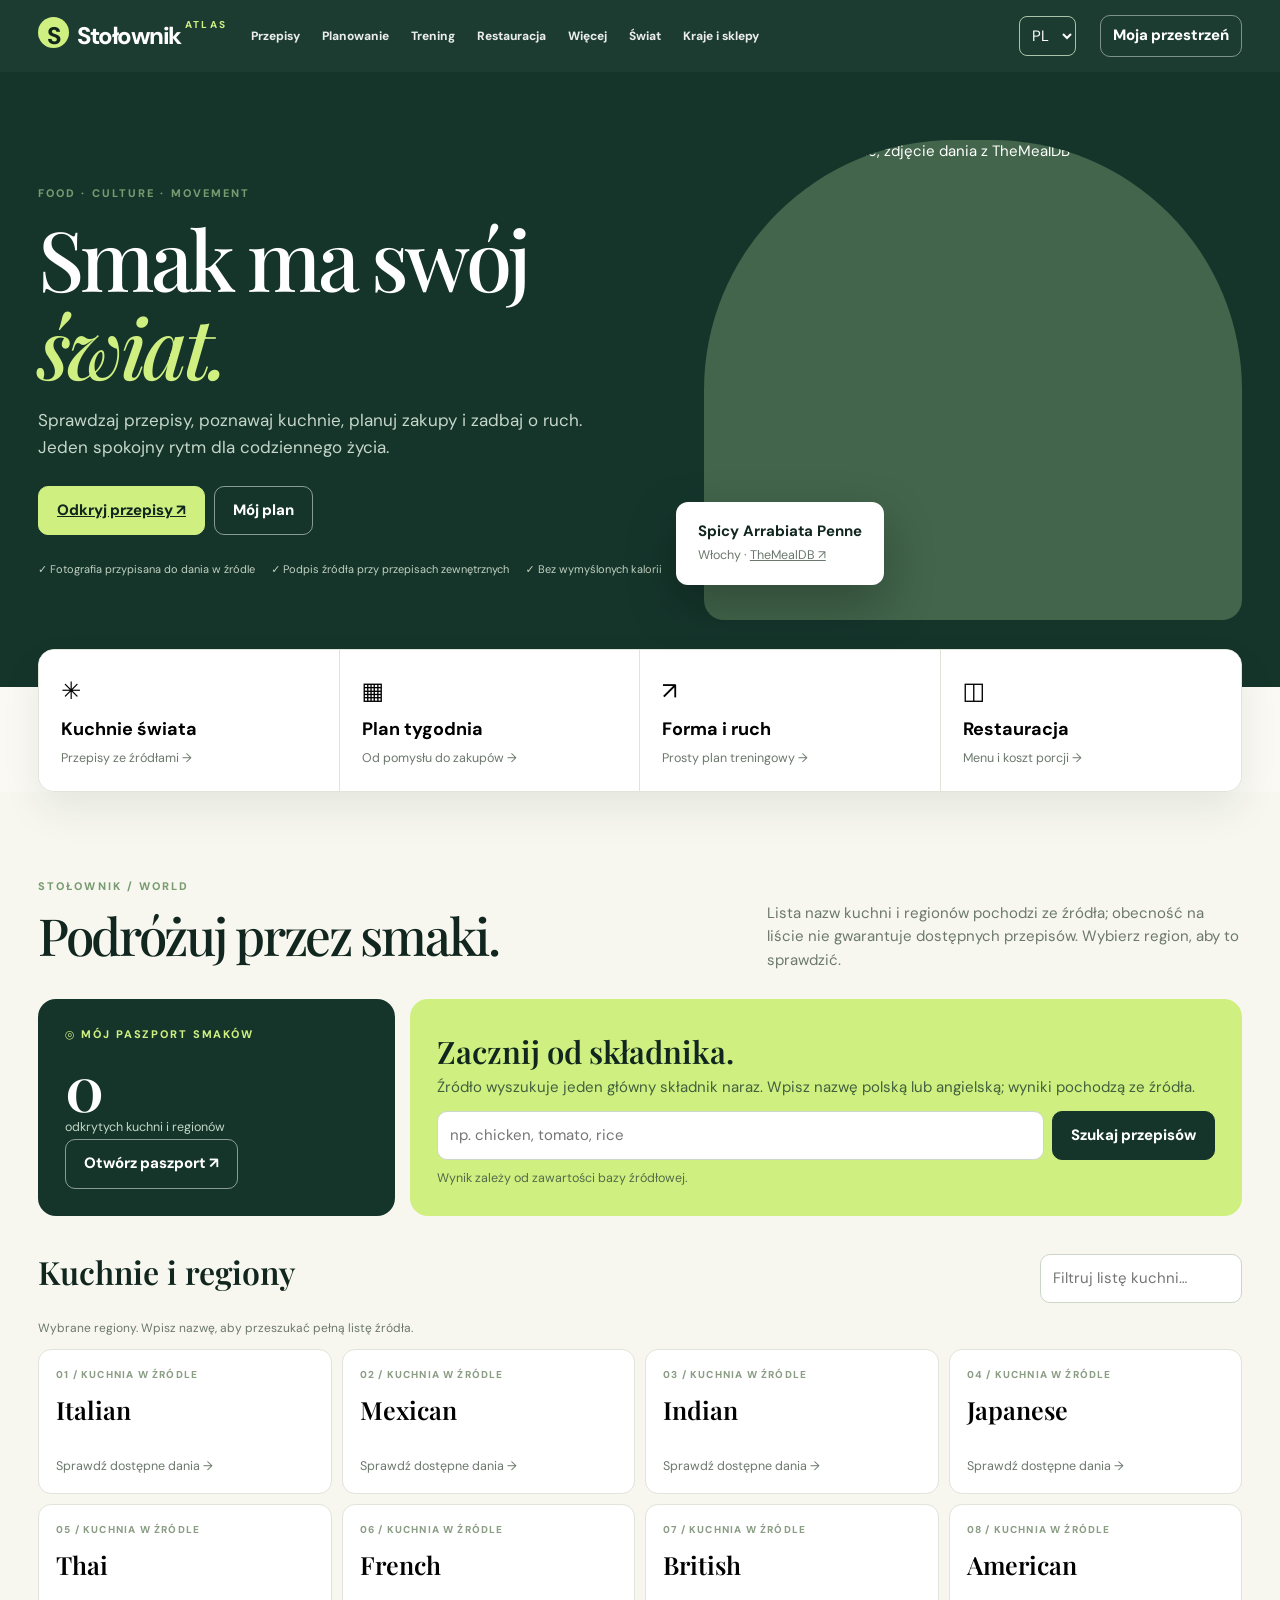
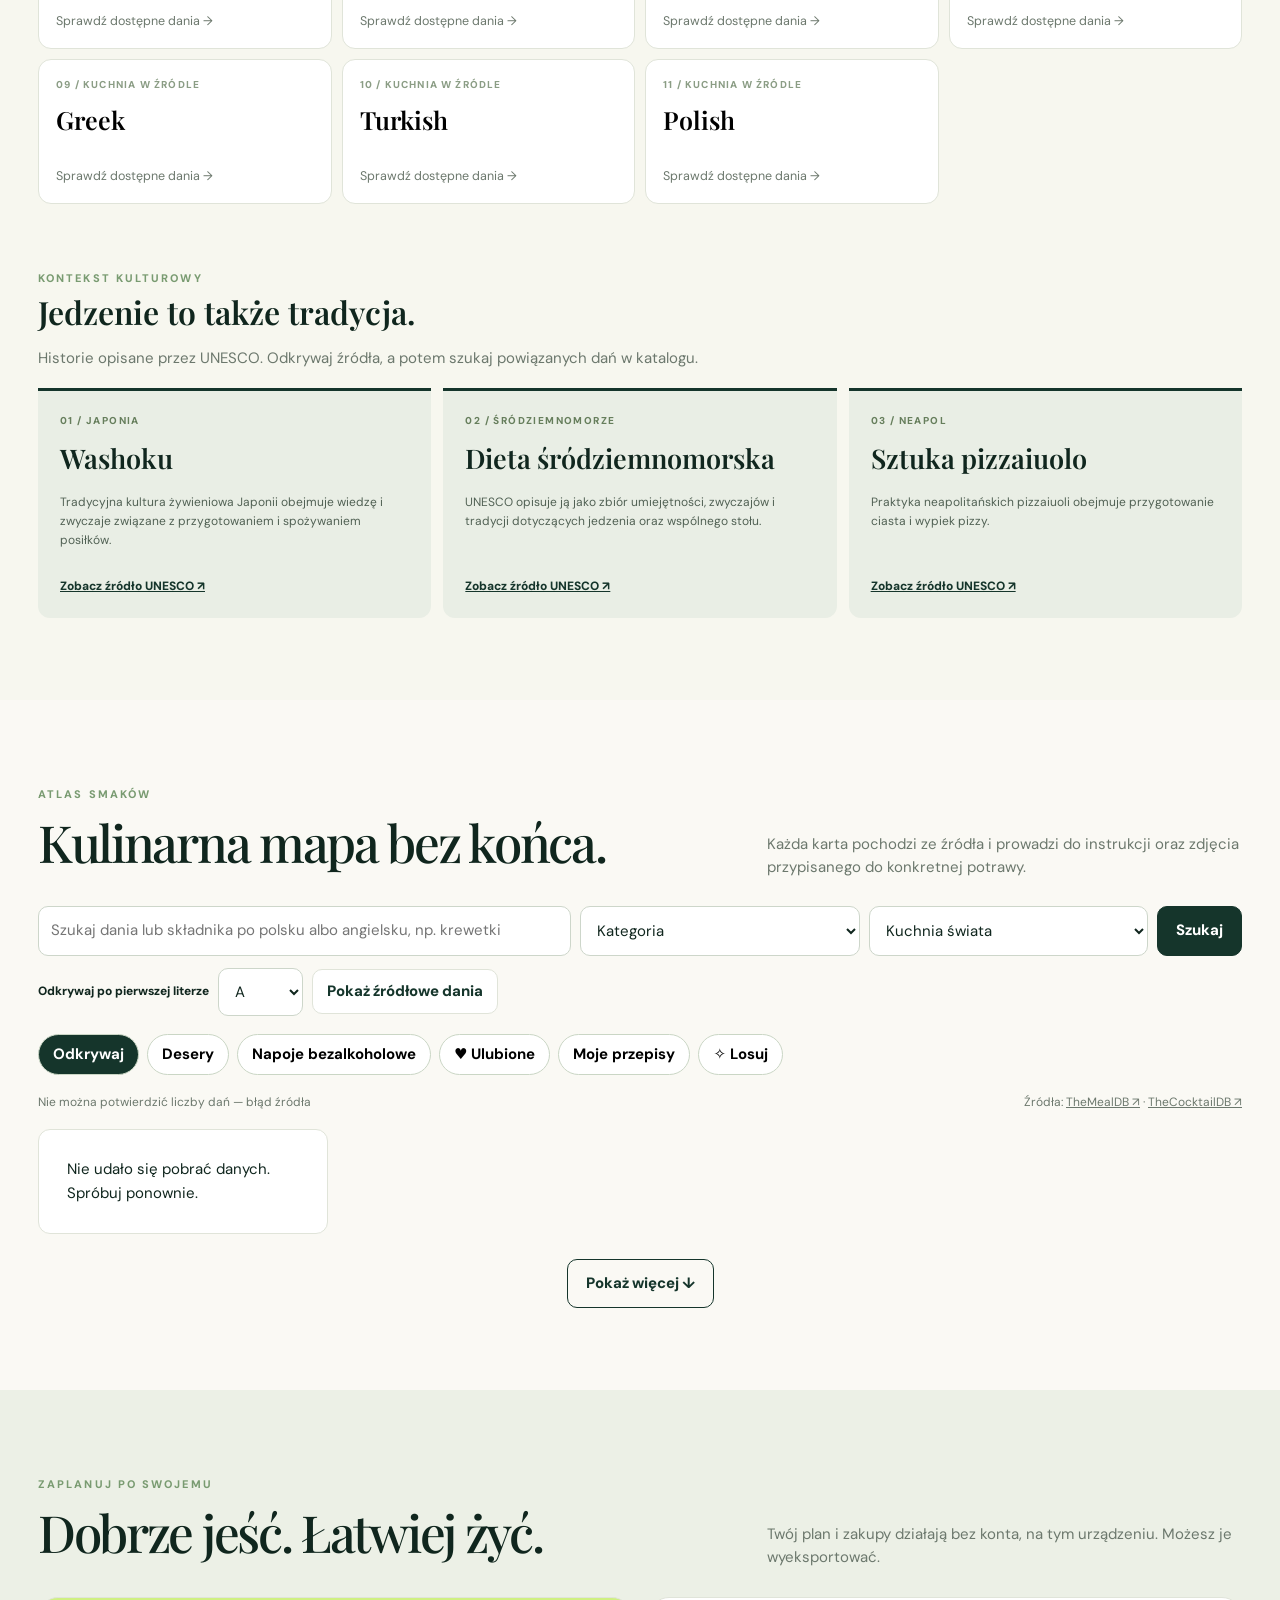
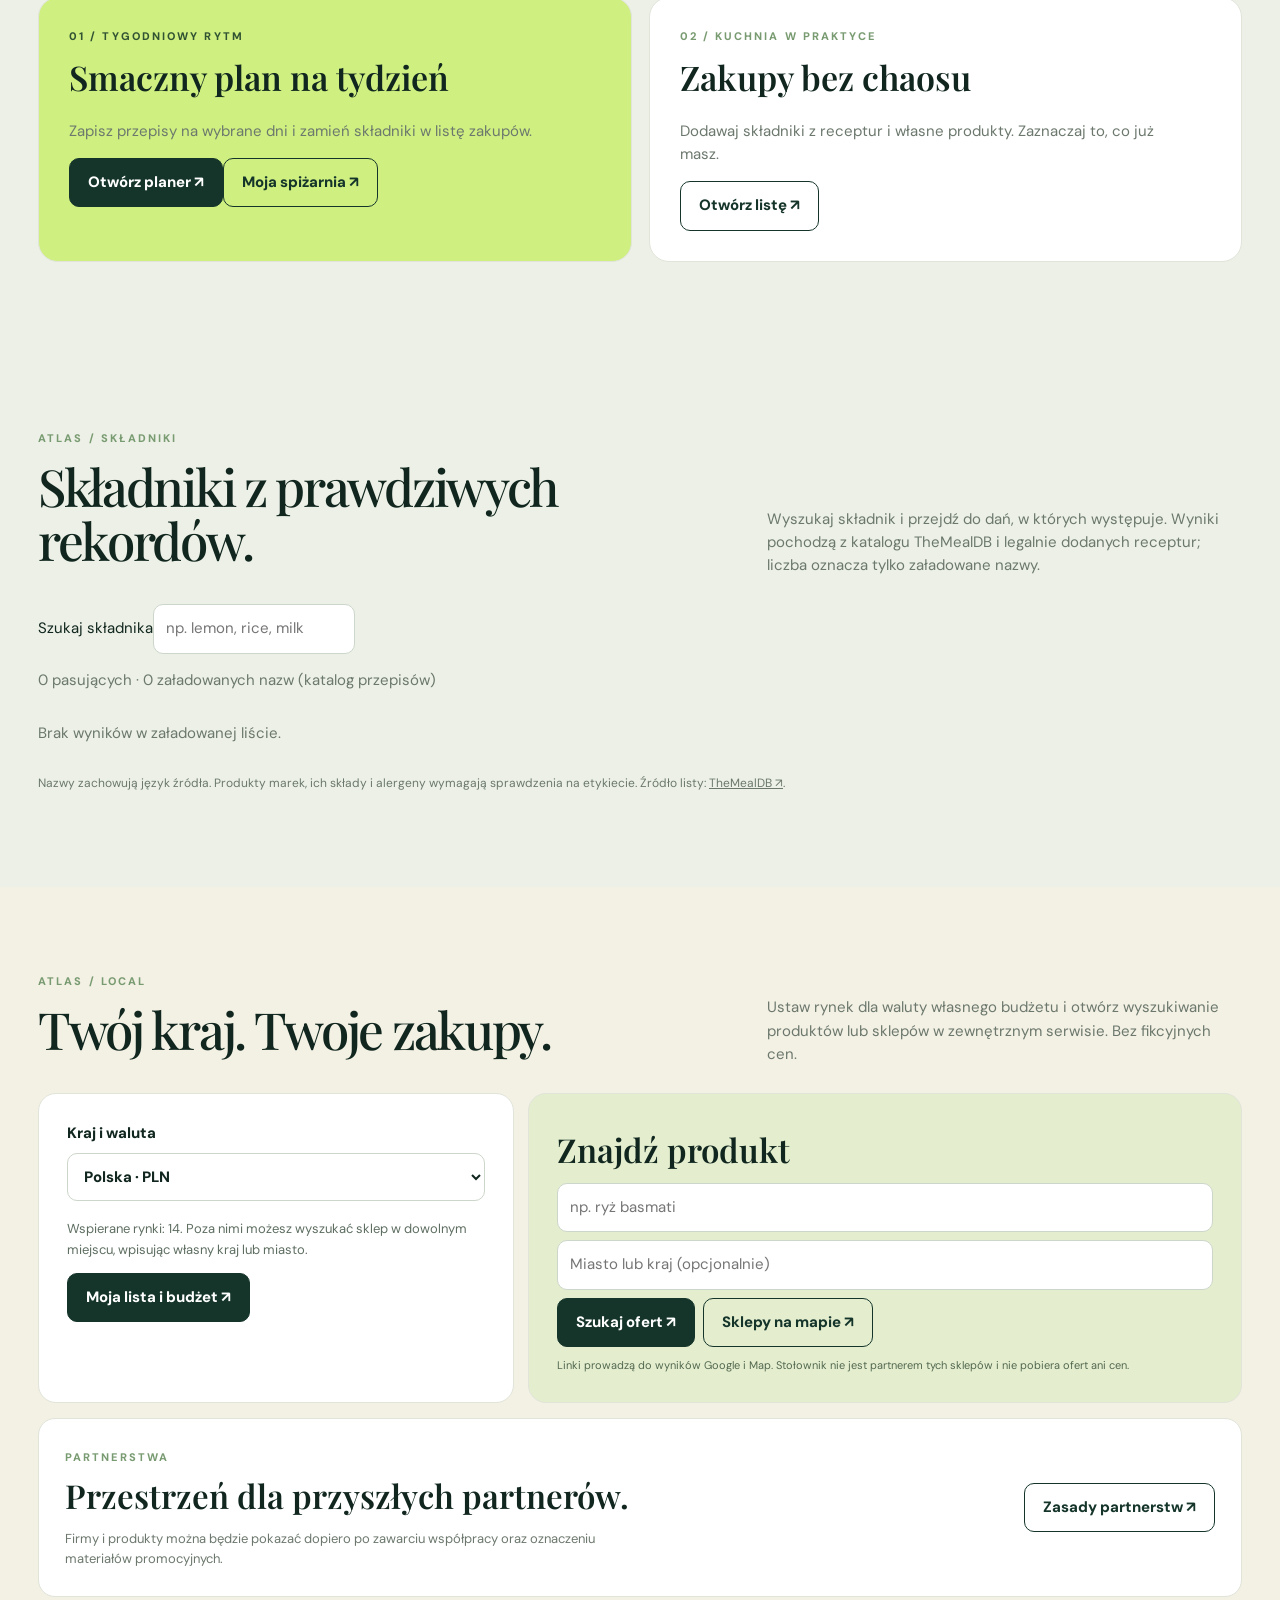
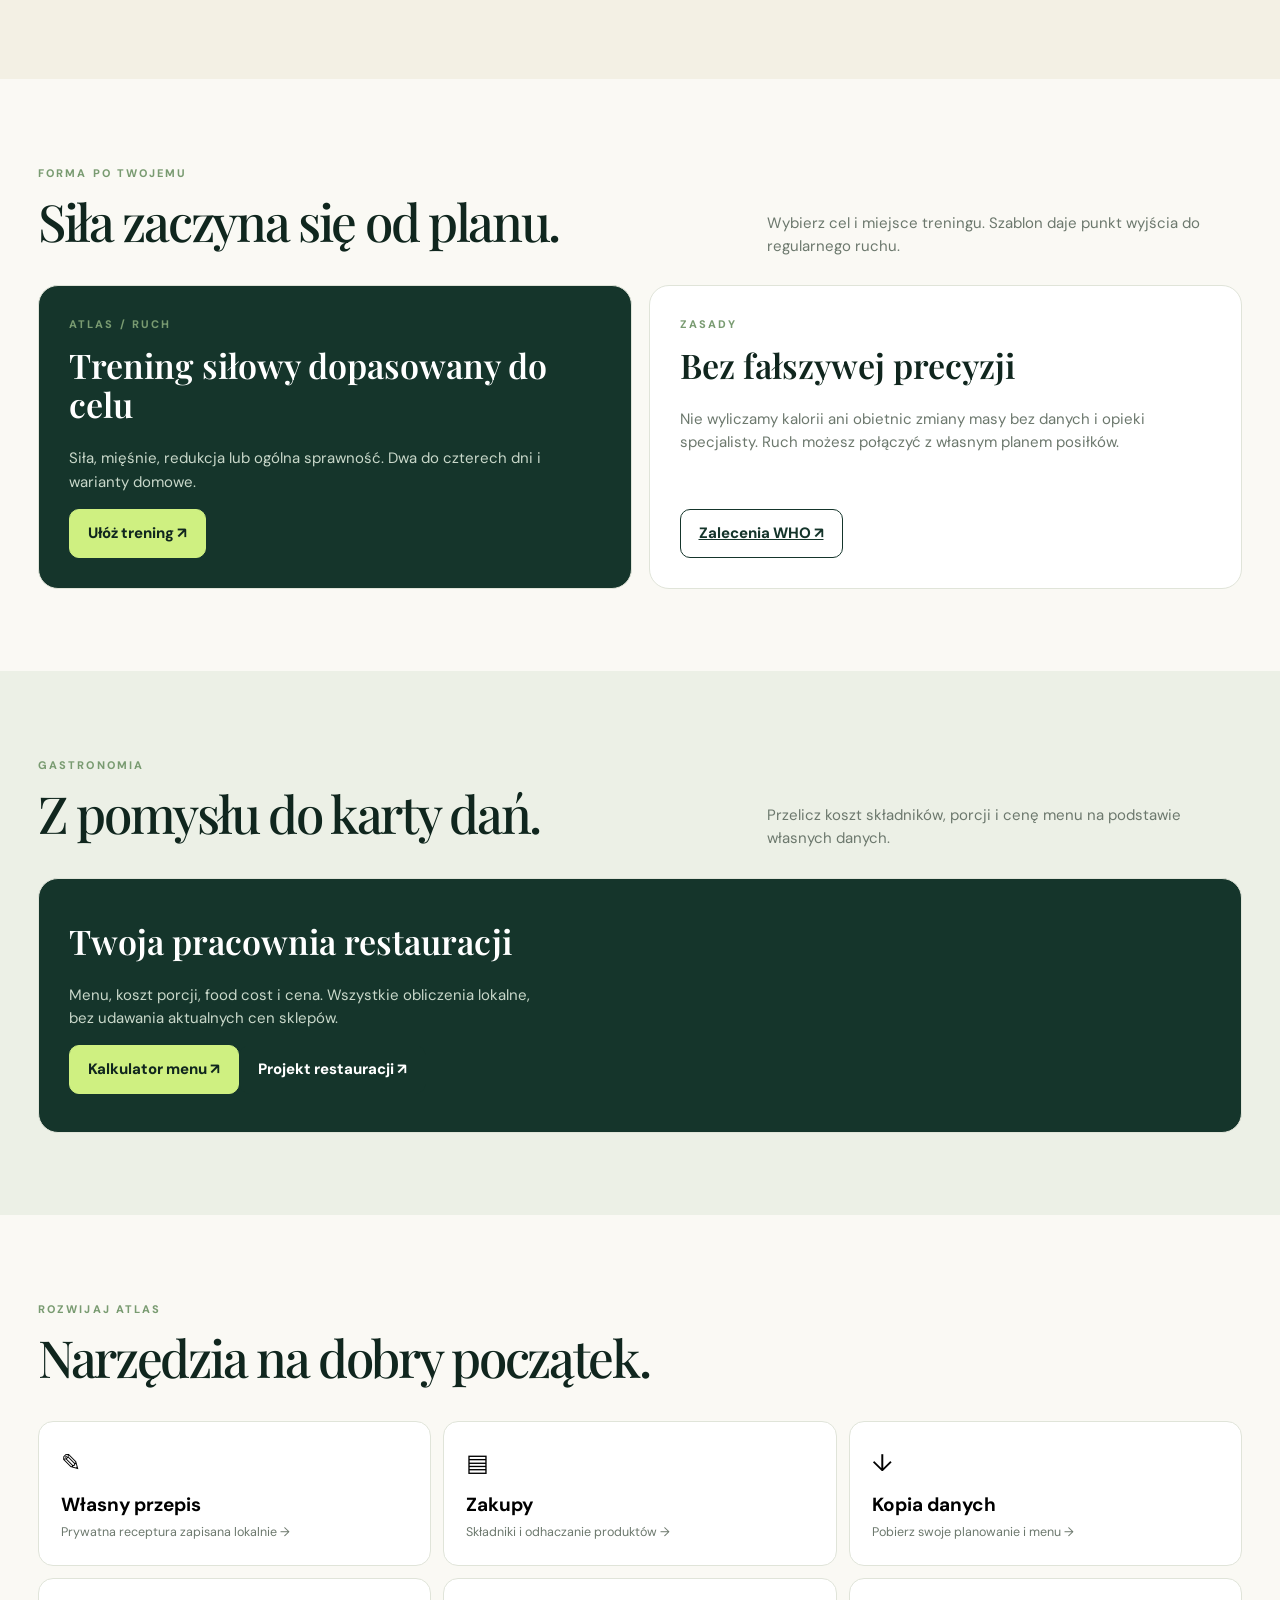
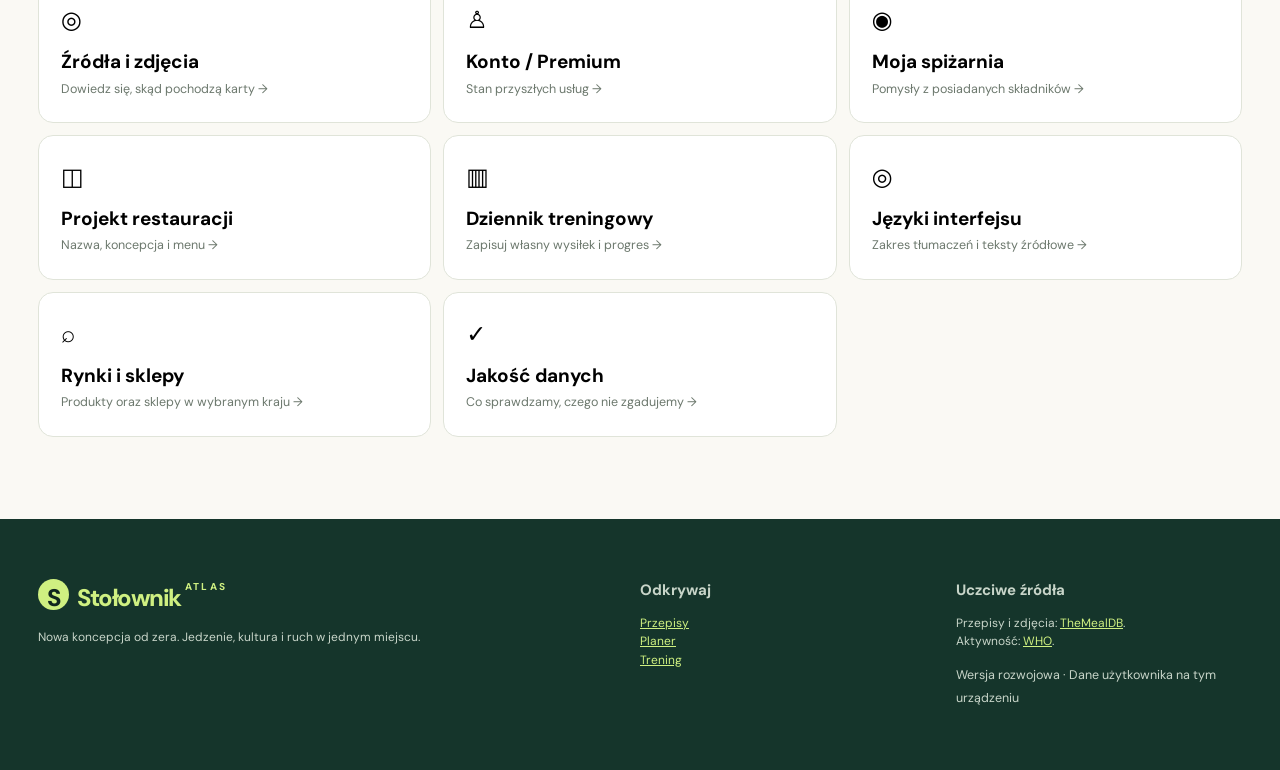
==== commit 52def43f: "Pokaż szerszy rzeczywisty katalog i uporządkuj atlas regionów" ====
--- a/index.html
+++ b/index.html
@@ -13,7 +13,7 @@
 </style></head><body><div id="app"></div><script>(()=>{'use strict';
 const API='https://www.themealdb.com/api/json/v1/1/',DRINK_API='https://www.thecocktaildb.com/api/json/v1/1/', $=s=>document.querySelector(s), E=s=>String(s??'').replace(/[&<>"']/g,c=>({'&':'&amp;','<':'&lt;','>':'&gt;','"':'&quot;',"'":'&#39;'}[c]));const get=(k,d)=>{try{return JSON.parse(localStorage.getItem('atlas:'+k))??d}catch{return d}},put=(k,v)=>{try{localStorage.setItem('atlas:'+k,JSON.stringify(v))}catch{alert('Nie można zapisać danych w tej przeglądarce.')}};const sample={idMeal:'52771',strMeal:'Spicy Arrabiata Penne',strMealThumb:'https://www.themealdb.com/images/media/meals/ustsqw1468250014.jpg',strCategory:'Vegetarian',strArea:'Italian',strSource:'https://www.themealdb.com/meal/52771'};
 const MARKETS=[['PL','Polska','PLN'],['US','USA','USD'],['GB','Wielka Brytania','GBP'],['DE','Niemcy','EUR'],['FR','Francja','EUR'],['ES','Hiszpania','EUR'],['IT','Włochy','EUR'],['JP','Japonia','JPY'],['IN','Indie','INR'],['BR','Brazylia','BRL'],['MX','Meksyk','MXN'],['UA','Ukraina','UAH'],['CA','Kanada','CAD'],['AU','Australia','AUD']];const market=()=>MARKETS.find(x=>x[0]===state.market)||MARKETS[0];
-const state={items:[sample],cache:{[sample.idMeal]:sample},bundled:[],shards:new Map(),visible:24,favorites:get('favorites',[]),favoriteMeals:get('favoriteMeals',[]),shopping:get('shopping',[]),plan:get('plan',[]),mine:get('mine',[]),menu:get('menu',[]),training:get('training',{goal:'general',days:3,place:'gym'}),visited:get('visited',[]),market:get('market','PL'),budget:get('budget',{}),workouts:get('workouts',[]),pantry:get('pantry',[]),ventures:get('ventures',[]),notes:get('notes',{}),partners:get('partners',[]),areas:['Italian','Mexican','Indian','Japanese','French','British','American','Thai','Chinese','Greek','Turkish','Polish'],lang:get('lang','pl'),tab:'browse',loading:false,request:0,mode:'meals',searchNote:'',dataError:false,ingredientIndex:[],ingredientSource:'katalog przepisów'};
+const state={items:[sample],cache:{[sample.idMeal]:sample},bundled:[],shards:new Map(),visible:24,favorites:get('favorites',[]),favoriteMeals:get('favoriteMeals',[]),shopping:get('shopping',[]),plan:get('plan',[]),mine:get('mine',[]),menu:get('menu',[]),training:get('training',{goal:'general',days:3,place:'gym'}),visited:get('visited',[]),market:get('market','PL'),budget:get('budget',{}),workouts:get('workouts',[]),pantry:get('pantry',[]),ventures:get('ventures',[]),notes:get('notes',{}),partners:get('partners',[]),areas:['Italian','Mexican','Indian','Japanese','French','British','American','Thai','Chinese','Greek','Turkish','Polish'],lang:get('lang','pl'),tab:'browse',loading:false,request:0,mode:'meals',searchNote:'',dataError:false,areaCounts:{},ingredientIndex:[],ingredientSource:'katalog przepisów'};
 const strings={pl:{nav:['Przepisy','Planowanie','Trening','Restauracja','Więcej'],search:'Szukaj dania lub składnika po polsku albo angielsku, np. krewetki',hero:'Odkryj prawdziwy smak świata.',intro:'Sprawdzaj przepisy, poznawaj kuchnie, planuj zakupy i zadbaj o ruch. Jeden spokojny rytm dla codziennego życia.',discover:'Odkryj przepisy',plan:'Mój plan',catalog:'Kulinarna mapa bez końca.',detail:'Każda karta pochodzi ze źródła i prowadzi do instrukcji oraz zdjęcia przypisanego do konkretnej potrawy.',results:'receptur w bieżącym widoku',more:'Zobacz więcej'},en:{nav:['Recipes','Planning','Training','Restaurant','Explore'],search:'Search meals in English, e.g. pasta',hero:'Discover the real taste of the world.',intro:'Explore sourced recipes, world cuisines, planning and movement in one calm place.',discover:'Explore recipes',plan:'My plan',catalog:'A culinary map to explore.',detail:'Every card links to its recipe and features a photo of that exact dish.',results:'recipes in current view',more:'Explore more'}};Object.assign(strings,{
 de:{nav:['Rezepte','Planung','Training','Restaurant','Mehr'],search:'Rezept auf Englisch suchen, z. B. pasta',hero:'Entdecke die Aromen der Welt.',intro:'Entdecke Rezepte mit Quellen, plane Einkäufe und bewege dich regelmäßig.',discover:'Rezepte entdecken',plan:'Mein Plan',catalog:'Eine Welt voller Rezepte.',detail:'Jede Karte führt zum Rezept und zum Bild des Gerichts.',results:'Rezepte in dieser Ansicht',more:'Mehr entdecken'},
 es:{nav:['Recetas','Planificación','Entrenamiento','Restaurante','Más'],search:'Busca recetas en inglés, p. ej. pasta',hero:'Descubre los sabores del mundo.',intro:'Explora recetas con fuentes, organiza tus compras y muévete a tu ritmo.',discover:'Explorar recetas',plan:'Mi plan',catalog:'Un mundo de recetas.',detail:'Cada ficha enlaza a su receta y a una foto del plato.',results:'recetas en esta vista',more:'Explorar más'},
@@ -22,15 +22,15 @@
 pt:{nav:['Receitas','Planejamento','Treino','Restaurante','Mais'],search:'Procure receitas em inglês, ex. pasta',hero:'Descubra os sabores do mundo.',intro:'Explore receitas com fontes, planeje compras e movimente-se no seu ritmo.',discover:'Explorar receitas',plan:'Meu plano',catalog:'Um mundo de receitas.',detail:'Cada cartão aponta para a receita e sua foto.',results:'receitas nesta página',more:'Ver mais'},
 uk:{nav:['Рецепти','Планування','Тренування','Ресторан','Більше'],search:'Шукайте рецепти англійською, напр. pasta',hero:'Відкрийте смаки світу.',intro:'Досліджуйте рецепти з джерелами, плануйте покупки та рухайтеся у власному темпі.',discover:'Переглянути рецепти',plan:'Мій план',catalog:'Світ рецептів.',detail:'Кожна картка веде до рецепта та фото страви.',results:'рецептів у цьому перегляді',more:'Показати більше'}
 });const T=k=>(strings[state.lang]||strings.pl)[k];const recipeUrl=m=>m.drink?`https://www.thecocktaildb.com/api/json/v1/1/lookup.php?i=${encodeURIComponent(String(m.idMeal).replace('drink-',''))}`:`https://www.themealdb.com/meal/${encodeURIComponent(m.idMeal)}`;const sourceLabel=m=>m.drink?'TheCocktailDB':'TheMealDB';const image=m=>(m.bundled&&/^https:\/\//.test(m.strMealThumb||'')||(/^(https:\/\/www\.themealdb\.com\/images\/|https:\/\/www\.thecocktaildb\.com\/images\/)/.test(m.strMealThumb||'')))?m.strMealThumb:'';const ids=()=>[...new Map([...state.items,...state.bundled,...state.favoriteMeals,...state.mine].map(x=>[x.idMeal,x])).values()];const item=id=>state.cache[id]||ids().find(x=>x.idMeal===id);
-function shell(){document.documentElement.lang=state.lang;$('#app').innerHTML=`<header class="top"><div class="container toprow"><a class="brand" href="#home"><em>S</em>Stołownik<span>ATLAS</span></a><nav>${T('nav').map((x,i)=>`<a href="#${['catalog','living','training','restaurant','explore'][i]}">${x}</a>`).join('')}<a href="#world">Świat</a><a href="#market">Kraje i sklepy</a></nav><select id="lang" aria-label="Language"><option value="pl">PL</option><option value="en">EN</option><option value="de">DE</option><option value="es">ES</option><option value="fr">FR</option><option value="it">IT</option><option value="pt">PT</option><option value="uk">UK</option></select><button class="btn ghost" style="color:white;border-color:#ffffff70" data-do="account">Moja przestrzeń</button></div></header><main><section class="hero" id="home"><div class="container heroGrid"><div><span class="eyebrow">FOOD · CULTURE · MOVEMENT</span><h1 class="display">${state.lang==='pl'?`Smak ma swój <i>świat.</i>`:E(T('hero'))}</h1><p>${T('intro')}</p><div class="heroActions"><a class="btn lime" href="#catalog">${T('discover')} ↗</a><button class="btn ghost" style="color:white;border-color:#ffffff80" data-do="plan">${T('plan')}</button></div><div class="heroTrust"><span>✓ Fotografia przypisana do dania w źródle</span><span>✓ Podpis źródła przy przepisach zewnętrznych</span><span>✓ Bez wymyślonych kalorii</span></div></div><div class="heroPhotoWrap"><img class="heroPhoto" src="${image(sample)}" alt="Spicy Arrabiata Penne, zdjęcie dania z TheMealDB"><div class="heroBadge"><b>Spicy Arrabiata Penne</b><small>Włochy · <a href="${recipeUrl(sample)}" target="_blank" rel="noopener">TheMealDB ↗</a></small></div></div></div></section><div class="container"><div class="ribbon"><button data-do="catalog"><span class="mark">✳</span><strong>Kuchnie świata</strong><small>Przepisy ze źródłami →</small></button><button data-do="plan"><span class="mark">▦</span><strong>Plan tygodnia</strong><small>Od pomysłu do zakupów →</small></button><button data-do="training"><span class="mark">↗</span><strong>Forma i ruch</strong><small>Prosty plan treningowy →</small></button><button data-do="restaurant"><span class="mark">◫</span><strong>Restauracja</strong><small>Menu i koszt porcji →</small></button></div></div><section class="section worldSection" id="world"><div class="container"><div class="sectionHead"><div><span class="eyebrow">STOŁOWNIK / WORLD</span><h2 class="display">Podróżuj przez smaki.</h2></div><p>Lista nazw kuchni i regionów pochodzi ze źródła; obecność na liście nie gwarantuje dostępnych przepisów. Wybierz region, aby to sprawdzić.</p></div><div class="worldBar"><div class="passport"><span>◎ MÓJ PASZPORT SMAKÓW</span><strong id="passportCount">0</strong><small>odkrytych kuchni i regionów</small><button class="btn ghost" data-do="passport">Otwórz paszport ↗</button></div><div class="worldSearch"><h3>Zacznij od składnika.</h3><p>Źródło wyszukuje jeden główny składnik naraz. Wpisz nazwę polską lub angielską; wyniki pochodzą ze źródła.</p><form id="ingredientForm" class="row"><input id="ingredient" placeholder="np. chicken, tomato, rice" required aria-label="Składnik po angielsku"><button class="btn">Szukaj przepisów</button></form><small>Wynik zależy od zawartości bazy źródłowej.</small></div></div><div class="worldTitle"><h3>Kuchnie i regiony</h3><input id="areaQuery" type="search" placeholder="Filtruj listę kuchni…" aria-label="Filtruj kuchnie"></div><div class="worldGrid" id="worldGrid"></div><div class="heritageHead"><span class="eyebrow">KONTEKST KULTUROWY</span><h3>Jedzenie to także tradycja.</h3><p>Historie opisane przez UNESCO. Odkrywaj źródła, a potem szukaj powiązanych dań w katalogu.</p></div><div class="heritage"><article><span>01 / JAPONIA</span><h4>Washoku</h4><p>Tradycyjna kultura żywieniowa Japonii obejmuje wiedzę i zwyczaje związane z przygotowaniem i spożywaniem posiłków.</p><a href="https://ich.unesco.org/en/RL/washoku-traditional-dietary-cultures-of-the-japanese-notably-for-the-celebration-of-new-year-00869" target="_blank" rel="noopener">Zobacz źródło UNESCO ↗</a></article><article><span>02 / ŚRÓDZIEMNOMORZE</span><h4>Dieta śródziemnomorska</h4><p>UNESCO opisuje ją jako zbiór umiejętności, zwyczajów i tradycji dotyczących jedzenia oraz wspólnego stołu.</p><a href="https://ich.unesco.org/en/RL/mediterranean-diet-00884" target="_blank" rel="noopener">Zobacz źródło UNESCO ↗</a></article><article><span>03 / NEAPOL</span><h4>Sztuka pizzaiuolo</h4><p>Praktyka neapolitańskich pizzaiuoli obejmuje przygotowanie ciasta i wypiek pizzy.</p><a href="https://ich.unesco.org/en/RL/art-of-neapolitan-pizzaiuolo-00722" target="_blank" rel="noopener">Zobacz źródło UNESCO ↗</a></article></div></div></section><section class="section" id="catalog"><div class="container"><div class="sectionHead"><div><span class="eyebrow">ATLAS SMAKÓW</span><h2 class="display">${T('catalog')}</h2></div><p>${T('detail')}</p></div><form class="filterRow" id="searchForm"><input id="search" aria-label="Szukaj dań" placeholder="${E(T('search'))}" autocomplete="off"><select id="category" aria-label="Kategoria"><option value="">Kategoria</option>${['Vegetarian','Vegan','Pasta','Seafood','Chicken','Beef','Dessert','Starter','Miscellaneous'].map(x=>`<option>${x}</option>`).join('')}</select><select id="area" aria-label="Kuchnia"><option value="">Kuchnia świata</option>${['Italian','Mexican','Indian','Japanese','French','British','American','Thai','Chinese','Greek','Turkish','Polish'].map(x=>`<option>${x}</option>`).join('')}</select><button class="btn">Szukaj</button></form><form id="letterForm" class="letterForm"><label for="letter">Odkrywaj po pierwszej literze</label><select id="letter" aria-label="Pierwsza litera nazwy po angielsku">${Array.from('ABCDEFGHIJKLMNOPQRSTUVWXYZ').map(x=>`<option>${x}</option>`).join('')}</select><button class="btn silent">Pokaż źródłowe dania</button></form><div class="tabs"><button class="active" data-tab="browse">Odkrywaj</button><button data-do="desserts">Desery</button><button data-do="drinks">Napoje bezalkoholowe</button><button data-tab="favorites">♥ Ulubione</button><button data-tab="mine">Moje przepisy</button><button data-do="random">✧ Losuj</button></div><div class="statusLine"><span id="count"></span><span>Źródła: <a href="https://www.themealdb.com/" target="_blank" rel="noopener">TheMealDB ↗</a> · <a href="https://www.thecocktaildb.com/" target="_blank" rel="noopener">TheCocktailDB ↗</a></span></div><div class="recipes" id="grid"></div><button class="btn ghost" style="display:block;margin:25px auto 0" data-do="next">Pokaż więcej ↓</button></div></section><section class="section sectionAlt" id="living"><div class="container"><div class="sectionHead"><div><span class="eyebrow">ZAPLANUJ PO SWOJEMU</span><h2 class="display">Dobrze jeść. Łatwiej żyć.</h2></div><p>Twój plan i zakupy działają bez konta, na tym urządzeniu. Możesz je wyeksportować.</p></div><div class="featureGrid"><article class="feature lime"><span class="eyebrow" style="color:#315332">01 / TYGODNIOWY RYTM</span><h3>Smaczny plan na tydzień</h3><p>Zapisz przepisy na wybrane dni i zamień składniki w listę zakupów.</p><div class="row"><button class="btn" data-do="plan">Otwórz planer ↗</button><button class="btn ghost" data-do="pantry">Moja spiżarnia ↗</button></div></article><article class="feature"><span class="eyebrow">02 / KUCHNIA W PRAKTYCE</span><h3>Zakupy bez chaosu</h3><p>Dodawaj składniki z receptur i własne produkty. Zaznaczaj to, co już masz.</p><button class="btn ghost" data-do="shopping">Otwórz listę ↗</button></article></div></div></section><section class="section sectionAlt" id="ingredients"><div class="container"><div class="sectionHead"><div><span class="eyebrow">ATLAS / SKŁADNIKI</span><h2 class="display">Składniki z prawdziwych rekordów.</h2></div><p>Wyszukaj składnik i przejdź do dań, w których występuje. Wyniki pochodzą z katalogu TheMealDB i legalnie dodanych receptur; liczba oznacza tylko załadowane nazwy.</p></div><label for="ingredientLookup">Szukaj składnika</label><input id="ingredientLookup" type="search" maxlength="80" placeholder="np. lemon, rice, milk" aria-controls="ingredientGrid"><p id="ingredientCount" class="muted" aria-live="polite"></p><div id="ingredientGrid" class="ingredientGrid"></div><p class="fine">Nazwy zachowują język źródła. Produkty marek, ich składy i alergeny wymagają sprawdzenia na etykiecie. Źródło listy: <a href="https://www.themealdb.com/" target="_blank" rel="noopener">TheMealDB ↗</a>.</p></div></section><section class="section marketSection" id="market"><div class="container"><div class="sectionHead"><div><span class="eyebrow">ATLAS / LOCAL</span><h2 class="display">Twój kraj. Twoje zakupy.</h2></div><p>Ustaw rynek dla waluty własnego budżetu i otwórz wyszukiwanie produktów lub sklepów w zewnętrznym serwisie. Bez fikcyjnych cen.</p></div><div class="marketLayout"><div class="marketPanel"><label>Kraj i waluta<select id="marketSelect">${MARKETS.map(x=>`<option value="${x[0]}">${x[1]} · ${x[2]}</option>`).join('')}</select></label><p>Wspierane rynki: ${MARKETS.length}. Poza nimi możesz wyszukać sklep w dowolnym miejscu, wpisując własny kraj lub miasto.</p><button class="btn" data-do="shopping">Moja lista i budżet ↗</button></div><div class="marketPanel pale"><h3>Znajdź produkt</h3><form id="storeForm"><input id="storeProduct" maxlength="100" placeholder="np. ryż basmati" required aria-label="Produkt"><input id="storePlace" maxlength="100" placeholder="Miasto lub kraj (opcjonalnie)" aria-label="Miejsce"><div class="row"><button class="btn" type="button" data-do="storeWeb">Szukaj ofert ↗</button><button class="btn ghost" type="button" data-do="storeMap">Sklepy na mapie ↗</button></div></form><small>Linki prowadzą do wyników Google i Map. Stołownik nie jest partnerem tych sklepów i nie pobiera ofert ani cen.</small></div></div><div class="partnerStrip"><div><span class="eyebrow">PARTNERSTWA</span><h3>Przestrzeń dla przyszłych partnerów.</h3><p>Firmy i produkty można będzie pokazać dopiero po zawarciu współpracy oraz oznaczeniu materiałów promocyjnych.</p></div><button class="btn ghost" data-do="partner">Zasady partnerstw ↗</button></div></div></section><section class="section" id="training"><div class="container"><div class="sectionHead"><div><span class="eyebrow">FORMA PO TWOJEMU</span><h2 class="display">Siła zaczyna się od planu.</h2></div><p>Wybierz cel i miejsce treningu. Szablon daje punkt wyjścia do regularnego ruchu.</p></div><div class="featureGrid"><article class="feature dark"><span class="eyebrow">ATLAS / RUCH</span><h3>Trening siłowy dopasowany do celu</h3><p>Siła, mięśnie, redukcja lub ogólna sprawność. Dwa do czterech dni i warianty domowe.</p><button class="btn lime" data-do="training">Ułóż trening ↗</button></article><article class="feature"><span class="eyebrow">ZASADY</span><h3>Bez fałszywej precyzji</h3><p>Nie wyliczamy kalorii ani obietnic zmiany masy bez danych i opieki specjalisty. Ruch możesz połączyć z własnym planem posiłków.</p><a class="btn ghost" href="https://www.who.int/initiatives/behealthy/physical-activity" target="_blank" rel="noopener">Zalecenia WHO ↗</a></article></div></div></section><section class="section sectionAlt" id="restaurant"><div class="container"><div class="sectionHead"><div><span class="eyebrow">GASTRONOMIA</span><h2 class="display">Z pomysłu do karty dań.</h2></div><p>Przelicz koszt składników, porcji i cenę menu na podstawie własnych danych.</p></div><article class="feature dark"><h3>Twoja pracownia restauracji</h3><p>Menu, koszt porcji, food cost i cena. Wszystkie obliczenia lokalne, bez udawania aktualnych cen sklepów.</p><div class="row"><button class="btn lime" data-do="restaurant">Kalkulator menu ↗</button><button class="btn" data-do="venture">Projekt restauracji ↗</button></div></article></div></section><section class="section" id="explore"><div class="container"><div class="sectionHead"><div><span class="eyebrow">ROZWIJAJ ATLAS</span><h2 class="display">Narzędzia na dobry początek.</h2></div></div><div class="ecosystem"><button class="utility" data-do="addOwn"><span>✎</span><b>Własny przepis</b><small>Prywatna receptura zapisana lokalnie →</small></button><button class="utility" data-do="shopping"><span>▤</span><b>Zakupy</b><small>Składniki i odhaczanie produktów →</small></button><button class="utility" data-do="export"><span>↓</span><b>Kopia danych</b><small>Pobierz swoje planowanie i menu →</small></button><button class="utility" data-do="source"><span>◎</span><b>Źródła i zdjęcia</b><small>Dowiedz się, skąd pochodzą karty →</small></button><button class="utility" data-do="account"><span>♙</span><b>Konto / Premium</b><small>Stan przyszłych usług →</small></button><button class="utility" data-do="pantry"><span>◉</span><b>Moja spiżarnia</b><small>Pomysły z posiadanych składników →</small></button><button class="utility" data-do="venture"><span>◫</span><b>Projekt restauracji</b><small>Nazwa, koncepcja i menu →</small></button><button class="utility" data-do="journal"><span>▥</span><b>Dziennik treningowy</b><small>Zapisuj własny wysiłek i progres →</small></button><button class="utility" data-do="languageInfo"><span>◎</span><b>Języki interfejsu</b><small>Zakres tłumaczeń i teksty źródłowe →</small></button><button class="utility" data-do="market"><span>⌕</span><b>Rynki i sklepy</b><small>Produkty oraz sklepy w wybranym kraju →</small></button><button class="utility" data-do="quality"><span>✓</span><b>Jakość danych</b><small>Co sprawdzamy, czego nie zgadujemy →</small></button></div></div></section></main><footer class="footer"><div class="container footerGrid"><div><a class="brand" href="#home"><em>S</em>Stołownik<span>ATLAS</span></a><p>Nowa koncepcja od zera. Jedzenie, kultura i ruch w jednym miejscu.</p></div><div><b>Odkrywaj</b><p><a href="#catalog">Przepisy</a><br><a href="#living">Planer</a><br><a href="#training">Trening</a></p></div><div><b>Uczciwe źródła</b><p>Przepisy i zdjęcia: <a href="https://www.themealdb.com/" target="_blank" rel="noopener">TheMealDB</a>.<br>Aktywność: <a href="https://www.who.int/initiatives/behealthy/physical-activity" target="_blank" rel="noopener">WHO</a>.</p><small>Wersja rozwojowa · Dane użytkownika na tym urządzeniu</small></div></div></footer><div id="dialogRoot"></div>`;$('#lang').value=state.lang;$('#marketSelect').value=state.market;$('#marketSelect').onchange=e=>{state.market=e.target.value;put('market',state.market)};$('#storeForm').onsubmit=e=>{e.preventDefault();openStore('web')};$('#lang').onchange=e=>{state.lang=e.target.value;put('lang',state.lang);shell()};$('#searchForm').onsubmit=e=>{e.preventDefault();search()};$('#letterForm').onsubmit=e=>{e.preventDefault();browseLetter($('#letter').value)};$('#areaQuery').oninput=renderWorld;$('#ingredientForm').onsubmit=e=>{e.preventDefault();$('#search').value=$('#ingredient').value.trim();search().then(()=>location.hash='catalog')};$('#category').onchange=()=>browse('c',$('#category').value);$('#area').onchange=()=>browse('a',$('#area').value);document.querySelectorAll('[data-tab]').forEach(b=>b.onclick=()=>{state.tab=b.dataset.tab;document.querySelectorAll('[data-tab]').forEach(x=>x.classList.toggle('active',x===b));renderGrid()});renderGrid();renderWorld();renderIngredients();loadAreas();$('#ingredientLookup').oninput=renderIngredients}
+function shell(){document.documentElement.lang=state.lang;$('#app').innerHTML=`<header class="top"><div class="container toprow"><a class="brand" href="#home"><em>S</em>Stołownik<span>ATLAS</span></a><nav>${T('nav').map((x,i)=>`<a href="#${['catalog','living','training','restaurant','explore'][i]}">${x}</a>`).join('')}<a href="#world">Świat</a><a href="#market">Kraje i sklepy</a></nav><select id="lang" aria-label="Language"><option value="pl">PL</option><option value="en">EN</option><option value="de">DE</option><option value="es">ES</option><option value="fr">FR</option><option value="it">IT</option><option value="pt">PT</option><option value="uk">UK</option></select><button class="btn ghost" style="color:white;border-color:#ffffff70" data-do="account">Moja przestrzeń</button></div></header><main><section class="hero" id="home"><div class="container heroGrid"><div><span class="eyebrow">FOOD · CULTURE · MOVEMENT</span><h1 class="display">${state.lang==='pl'?`Smak ma swój <i>świat.</i>`:E(T('hero'))}</h1><p>${T('intro')}</p><div class="heroActions"><a class="btn lime" href="#catalog">${T('discover')} ↗</a><button class="btn ghost" style="color:white;border-color:#ffffff80" data-do="plan">${T('plan')}</button></div><div class="heroTrust"><span>✓ Fotografia przypisana do dania w źródle</span><span>✓ Podpis źródła przy przepisach zewnętrznych</span><span>✓ Bez wymyślonych kalorii</span></div></div><div class="heroPhotoWrap"><img class="heroPhoto" src="${image(sample)}" alt="Spicy Arrabiata Penne, zdjęcie dania z TheMealDB"><div class="heroBadge"><b>Spicy Arrabiata Penne</b><small>Włochy · <a href="${recipeUrl(sample)}" target="_blank" rel="noopener">TheMealDB ↗</a></small></div></div></div></section><div class="container"><div class="ribbon"><button data-do="catalog"><span class="mark">✳</span><strong>Kuchnie świata</strong><small>Przepisy ze źródłami →</small></button><button data-do="plan"><span class="mark">▦</span><strong>Plan tygodnia</strong><small>Od pomysłu do zakupów →</small></button><button data-do="training"><span class="mark">↗</span><strong>Forma i ruch</strong><small>Prosty plan treningowy →</small></button><button data-do="restaurant"><span class="mark">◫</span><strong>Restauracja</strong><small>Menu i koszt porcji →</small></button></div></div><section class="section worldSection" id="world"><div class="container"><div class="sectionHead"><div><span class="eyebrow">STOŁOWNIK / WORLD</span><h2 class="display">Podróżuj przez smaki.</h2></div><p>Lista nazw kuchni i regionów pochodzi ze źródła; obecność na liście nie gwarantuje dostępnych przepisów. Wybierz region, aby to sprawdzić.</p></div><div class="worldBar"><div class="passport"><span>◎ MÓJ PASZPORT SMAKÓW</span><strong id="passportCount">0</strong><small>odkrytych kuchni i regionów</small><button class="btn ghost" data-do="passport">Otwórz paszport ↗</button></div><div class="worldSearch"><h3>Zacznij od składnika.</h3><p>Źródło wyszukuje jeden główny składnik naraz. Wpisz nazwę polską lub angielską; wyniki pochodzą ze źródła.</p><form id="ingredientForm" class="row"><input id="ingredient" placeholder="np. chicken, tomato, rice" required aria-label="Składnik po angielsku"><button class="btn">Szukaj przepisów</button></form><small>Wynik zależy od zawartości bazy źródłowej.</small></div></div><div class="worldTitle"><h3>Kuchnie i regiony</h3><input id="areaQuery" type="search" placeholder="Filtruj listę kuchni…" aria-label="Filtruj kuchnie"></div><p id="worldSummary" class="fine"></p><div class="worldGrid" id="worldGrid"></div><div class="heritageHead"><span class="eyebrow">KONTEKST KULTUROWY</span><h3>Jedzenie to także tradycja.</h3><p>Historie opisane przez UNESCO. Odkrywaj źródła, a potem szukaj powiązanych dań w katalogu.</p></div><div class="heritage"><article><span>01 / JAPONIA</span><h4>Washoku</h4><p>Tradycyjna kultura żywieniowa Japonii obejmuje wiedzę i zwyczaje związane z przygotowaniem i spożywaniem posiłków.</p><a href="https://ich.unesco.org/en/RL/washoku-traditional-dietary-cultures-of-the-japanese-notably-for-the-celebration-of-new-year-00869" target="_blank" rel="noopener">Zobacz źródło UNESCO ↗</a></article><article><span>02 / ŚRÓDZIEMNOMORZE</span><h4>Dieta śródziemnomorska</h4><p>UNESCO opisuje ją jako zbiór umiejętności, zwyczajów i tradycji dotyczących jedzenia oraz wspólnego stołu.</p><a href="https://ich.unesco.org/en/RL/mediterranean-diet-00884" target="_blank" rel="noopener">Zobacz źródło UNESCO ↗</a></article><article><span>03 / NEAPOL</span><h4>Sztuka pizzaiuolo</h4><p>Praktyka neapolitańskich pizzaiuoli obejmuje przygotowanie ciasta i wypiek pizzy.</p><a href="https://ich.unesco.org/en/RL/art-of-neapolitan-pizzaiuolo-00722" target="_blank" rel="noopener">Zobacz źródło UNESCO ↗</a></article></div></div></section><section class="section" id="catalog"><div class="container"><div class="sectionHead"><div><span class="eyebrow">ATLAS SMAKÓW</span><h2 class="display">${T('catalog')}</h2></div><p>${T('detail')}</p></div><form class="filterRow" id="searchForm"><input id="search" aria-label="Szukaj dań" placeholder="${E(T('search'))}" autocomplete="off"><select id="category" aria-label="Kategoria"><option value="">Kategoria</option>${['Vegetarian','Vegan','Pasta','Seafood','Chicken','Beef','Dessert','Starter','Miscellaneous'].map(x=>`<option>${x}</option>`).join('')}</select><select id="area" aria-label="Kuchnia"><option value="">Kuchnia świata</option>${['Italian','Mexican','Indian','Japanese','French','British','American','Thai','Chinese','Greek','Turkish','Polish'].map(x=>`<option>${x}</option>`).join('')}</select><button class="btn">Szukaj</button></form><form id="letterForm" class="letterForm"><label for="letter">Odkrywaj po pierwszej literze</label><select id="letter" aria-label="Pierwsza litera nazwy po angielsku">${Array.from('ABCDEFGHIJKLMNOPQRSTUVWXYZ').map(x=>`<option>${x}</option>`).join('')}</select><button class="btn silent">Pokaż źródłowe dania</button></form><div class="tabs"><button class="active" data-tab="browse">Odkrywaj</button><button data-do="desserts">Desery</button><button data-do="drinks">Napoje bezalkoholowe</button><button data-tab="favorites">♥ Ulubione</button><button data-tab="mine">Moje przepisy</button><button data-do="random">✧ Losuj</button></div><div class="statusLine"><span id="count"></span><span>Źródła: <a href="https://www.themealdb.com/" target="_blank" rel="noopener">TheMealDB ↗</a> · <a href="https://www.thecocktaildb.com/" target="_blank" rel="noopener">TheCocktailDB ↗</a></span></div><div class="recipes" id="grid"></div><button class="btn ghost" style="display:block;margin:25px auto 0" data-do="next">Pokaż więcej ↓</button></div></section><section class="section sectionAlt" id="living"><div class="container"><div class="sectionHead"><div><span class="eyebrow">ZAPLANUJ PO SWOJEMU</span><h2 class="display">Dobrze jeść. Łatwiej żyć.</h2></div><p>Twój plan i zakupy działają bez konta, na tym urządzeniu. Możesz je wyeksportować.</p></div><div class="featureGrid"><article class="feature lime"><span class="eyebrow" style="color:#315332">01 / TYGODNIOWY RYTM</span><h3>Smaczny plan na tydzień</h3><p>Zapisz przepisy na wybrane dni i zamień składniki w listę zakupów.</p><div class="row"><button class="btn" data-do="plan">Otwórz planer ↗</button><button class="btn ghost" data-do="pantry">Moja spiżarnia ↗</button></div></article><article class="feature"><span class="eyebrow">02 / KUCHNIA W PRAKTYCE</span><h3>Zakupy bez chaosu</h3><p>Dodawaj składniki z receptur i własne produkty. Zaznaczaj to, co już masz.</p><button class="btn ghost" data-do="shopping">Otwórz listę ↗</button></article></div></div></section><section class="section sectionAlt" id="ingredients"><div class="container"><div class="sectionHead"><div><span class="eyebrow">ATLAS / SKŁADNIKI</span><h2 class="display">Składniki z prawdziwych rekordów.</h2></div><p>Wyszukaj składnik i przejdź do dań, w których występuje. Wyniki pochodzą z katalogu TheMealDB i legalnie dodanych receptur; liczba oznacza tylko załadowane nazwy.</p></div><label for="ingredientLookup">Szukaj składnika</label><input id="ingredientLookup" type="search" maxlength="80" placeholder="np. lemon, rice, milk" aria-controls="ingredientGrid"><p id="ingredientCount" class="muted" aria-live="polite"></p><div id="ingredientGrid" class="ingredientGrid"></div><p class="fine">Nazwy zachowują język źródła. Produkty marek, ich składy i alergeny wymagają sprawdzenia na etykiecie. Źródło listy: <a href="https://www.themealdb.com/" target="_blank" rel="noopener">TheMealDB ↗</a>.</p></div></section><section class="section marketSection" id="market"><div class="container"><div class="sectionHead"><div><span class="eyebrow">ATLAS / LOCAL</span><h2 class="display">Twój kraj. Twoje zakupy.</h2></div><p>Ustaw rynek dla waluty własnego budżetu i otwórz wyszukiwanie produktów lub sklepów w zewnętrznym serwisie. Bez fikcyjnych cen.</p></div><div class="marketLayout"><div class="marketPanel"><label>Kraj i waluta<select id="marketSelect">${MARKETS.map(x=>`<option value="${x[0]}">${x[1]} · ${x[2]}</option>`).join('')}</select></label><p>Wspierane rynki: ${MARKETS.length}. Poza nimi możesz wyszukać sklep w dowolnym miejscu, wpisując własny kraj lub miasto.</p><button class="btn" data-do="shopping">Moja lista i budżet ↗</button></div><div class="marketPanel pale"><h3>Znajdź produkt</h3><form id="storeForm"><input id="storeProduct" maxlength="100" placeholder="np. ryż basmati" required aria-label="Produkt"><input id="storePlace" maxlength="100" placeholder="Miasto lub kraj (opcjonalnie)" aria-label="Miejsce"><div class="row"><button class="btn" type="button" data-do="storeWeb">Szukaj ofert ↗</button><button class="btn ghost" type="button" data-do="storeMap">Sklepy na mapie ↗</button></div></form><small>Linki prowadzą do wyników Google i Map. Stołownik nie jest partnerem tych sklepów i nie pobiera ofert ani cen.</small></div></div><div class="partnerStrip"><div><span class="eyebrow">PARTNERSTWA</span><h3>Przestrzeń dla przyszłych partnerów.</h3><p>Firmy i produkty można będzie pokazać dopiero po zawarciu współpracy oraz oznaczeniu materiałów promocyjnych.</p></div><button class="btn ghost" data-do="partner">Zasady partnerstw ↗</button></div></div></section><section class="section" id="training"><div class="container"><div class="sectionHead"><div><span class="eyebrow">FORMA PO TWOJEMU</span><h2 class="display">Siła zaczyna się od planu.</h2></div><p>Wybierz cel i miejsce treningu. Szablon daje punkt wyjścia do regularnego ruchu.</p></div><div class="featureGrid"><article class="feature dark"><span class="eyebrow">ATLAS / RUCH</span><h3>Trening siłowy dopasowany do celu</h3><p>Siła, mięśnie, redukcja lub ogólna sprawność. Dwa do czterech dni i warianty domowe.</p><button class="btn lime" data-do="training">Ułóż trening ↗</button></article><article class="feature"><span class="eyebrow">ZASADY</span><h3>Bez fałszywej precyzji</h3><p>Nie wyliczamy kalorii ani obietnic zmiany masy bez danych i opieki specjalisty. Ruch możesz połączyć z własnym planem posiłków.</p><a class="btn ghost" href="https://www.who.int/initiatives/behealthy/physical-activity" target="_blank" rel="noopener">Zalecenia WHO ↗</a></article></div></div></section><section class="section sectionAlt" id="restaurant"><div class="container"><div class="sectionHead"><div><span class="eyebrow">GASTRONOMIA</span><h2 class="display">Z pomysłu do karty dań.</h2></div><p>Przelicz koszt składników, porcji i cenę menu na podstawie własnych danych.</p></div><article class="feature dark"><h3>Twoja pracownia restauracji</h3><p>Menu, koszt porcji, food cost i cena. Wszystkie obliczenia lokalne, bez udawania aktualnych cen sklepów.</p><div class="row"><button class="btn lime" data-do="restaurant">Kalkulator menu ↗</button><button class="btn" data-do="venture">Projekt restauracji ↗</button></div></article></div></section><section class="section" id="explore"><div class="container"><div class="sectionHead"><div><span class="eyebrow">ROZWIJAJ ATLAS</span><h2 class="display">Narzędzia na dobry początek.</h2></div></div><div class="ecosystem"><button class="utility" data-do="addOwn"><span>✎</span><b>Własny przepis</b><small>Prywatna receptura zapisana lokalnie →</small></button><button class="utility" data-do="shopping"><span>▤</span><b>Zakupy</b><small>Składniki i odhaczanie produktów →</small></button><button class="utility" data-do="export"><span>↓</span><b>Kopia danych</b><small>Pobierz swoje planowanie i menu →</small></button><button class="utility" data-do="source"><span>◎</span><b>Źródła i zdjęcia</b><small>Dowiedz się, skąd pochodzą karty →</small></button><button class="utility" data-do="account"><span>♙</span><b>Konto / Premium</b><small>Stan przyszłych usług →</small></button><button class="utility" data-do="pantry"><span>◉</span><b>Moja spiżarnia</b><small>Pomysły z posiadanych składników →</small></button><button class="utility" data-do="venture"><span>◫</span><b>Projekt restauracji</b><small>Nazwa, koncepcja i menu →</small></button><button class="utility" data-do="journal"><span>▥</span><b>Dziennik treningowy</b><small>Zapisuj własny wysiłek i progres →</small></button><button class="utility" data-do="languageInfo"><span>◎</span><b>Języki interfejsu</b><small>Zakres tłumaczeń i teksty źródłowe →</small></button><button class="utility" data-do="market"><span>⌕</span><b>Rynki i sklepy</b><small>Produkty oraz sklepy w wybranym kraju →</small></button><button class="utility" data-do="quality"><span>✓</span><b>Jakość danych</b><small>Co sprawdzamy, czego nie zgadujemy →</small></button></div></div></section></main><footer class="footer"><div class="container footerGrid"><div><a class="brand" href="#home"><em>S</em>Stołownik<span>ATLAS</span></a><p>Nowa koncepcja od zera. Jedzenie, kultura i ruch w jednym miejscu.</p></div><div><b>Odkrywaj</b><p><a href="#catalog">Przepisy</a><br><a href="#living">Planer</a><br><a href="#training">Trening</a></p></div><div><b>Uczciwe źródła</b><p>Przepisy i zdjęcia: <a href="https://www.themealdb.com/" target="_blank" rel="noopener">TheMealDB</a>.<br>Aktywność: <a href="https://www.who.int/initiatives/behealthy/physical-activity" target="_blank" rel="noopener">WHO</a>.</p><small>Wersja rozwojowa · Dane użytkownika na tym urządzeniu</small></div></div></footer><div id="dialogRoot"></div>`;$('#lang').value=state.lang;$('#marketSelect').value=state.market;$('#marketSelect').onchange=e=>{state.market=e.target.value;put('market',state.market)};$('#storeForm').onsubmit=e=>{e.preventDefault();openStore('web')};$('#lang').onchange=e=>{state.lang=e.target.value;put('lang',state.lang);shell()};$('#searchForm').onsubmit=e=>{e.preventDefault();search()};$('#letterForm').onsubmit=e=>{e.preventDefault();browseLetter($('#letter').value)};$('#areaQuery').oninput=renderWorld;$('#ingredientForm').onsubmit=e=>{e.preventDefault();$('#search').value=$('#ingredient').value.trim();search().then(()=>location.hash='catalog')};$('#category').onchange=()=>browse('c',$('#category').value);$('#area').onchange=()=>browse('a',$('#area').value);document.querySelectorAll('[data-tab]').forEach(b=>b.onclick=()=>{state.tab=b.dataset.tab;document.querySelectorAll('[data-tab]').forEach(x=>x.classList.toggle('active',x===b));renderGrid()});renderGrid();renderWorld();renderIngredients();loadAreas();$('#ingredientLookup').oninput=renderIngredients}
 function cardAttribution(m){if(m.local)return '<small class="credit">Prywatny wpis użytkownika · bez publikacji</small>';if(m.bundled)return `<small class="credit">Przepis: ${m.sourceUrl?`<a href="${E(m.sourceUrl)}" target="_blank" rel="noopener">${E(m.sourceName||'źródło')}</a>`:'szczegóły'} · Zdjęcie: ${m.photoSourceUrl?`<a href="${E(m.photoSourceUrl)}" target="_blank" rel="noopener">${E(m.photoAuthor||'źródło zdjęcia')}</a>`:'szczegóły'}</small>`;return `<small class="credit">Przepis i zdjęcie: <a href="${recipeUrl(m)}" target="_blank" rel="noopener">${sourceLabel(m)} ↗</a></small>`}
-function renderGrid(){const arr=state.tab==='favorites'?ids().filter(x=>state.favorites.includes(String(x.idMeal))):state.tab==='mine'?state.mine:state.bundledAll?.length?state.bundled:state.items;$('#count').textContent=state.loading?'Ładowanie receptur…':state.dataError?'Nie można potwierdzić liczby dań — błąd źródła':`${arr.length} ${T('results')}${state.tab==='browse'?' · liczba dotyczy odpowiedzi źródła, nie wszystkich dań świata':''}${state.searchNote?' · '+state.searchNote:''}`;$('#grid').innerHTML=arr.length?arr.slice(0,state.visible).map(m=>`<article class="recipe"><div class="visual">${image(m)?`<img src="${E(image(m))}" loading="lazy" alt="${E(m.strMeal)}">`:''}<span>${m.bundled?'Fotografia · '+E(m.photoAuthor||'autor w szczegółach'):m.local?'Twój przepis':'Fotografia · '+sourceLabel(m)}</span></div><div class="recipeBody"><div class="meta">${E(m.strArea||'Twoja kuchnia')} · ${E(m.strCategory||'Przepis')}</div><h3>${E(m.strMeal)}</h3><p>${m.local?'Prywatny przepis':m.bundled?`Tekst: ${E(m.sourceName||'źródło w szczegółach')} · zdjęcie: ${E(m.photoAuthor||'autor w szczegółach')}`:'Tekst i zdjęcie: '+sourceLabel(m)}.</p>${cardAttribution(m)}<div class="actions"><button class="btn" data-do="open" data-id="${E(m.idMeal)}">Zobacz przepis</button><button class="heart" data-do="heart" data-id="${E(m.idMeal)}" aria-label="Zapisz przepis">${state.favorites.includes(String(m.idMeal))?'♥':'♡'}</button></div></div></article>`).join(''):`<div class="empty">${state.loading?'Trwa pobieranie…':state.dataError?'Nie udało się pobrać danych. Spróbuj ponownie.':state.tab==='favorites'?'Nie masz jeszcze zapisanych przepisów.':state.tab==='mine'?'Dodaj własny przepis w sekcji narzędzi.':'Nie znaleziono receptur w tym widoku.'}</div>`}
+function renderGrid(){const arr=state.tab==='favorites'?ids().filter(x=>state.favorites.includes(String(x.idMeal))):state.tab==='mine'?state.mine:state.bundledAll?.length?state.bundled:state.items;$('#count').textContent=state.loading?'Ładowanie receptur…':state.dataError?'Nie można potwierdzić liczby dań — błąd źródła':`${arr.length} ${T('results')}${state.tab==='browse'?' · liczba dotyczy odpowiedzi źródła, nie wszystkich dań świata':''}${state.searchNote?' · '+state.searchNote:''}`;$('#grid').innerHTML=arr.length?arr.slice(0,state.visible).map(m=>`<article class="recipe"><div class="visual">${image(m)?`<img src="${E(image(m))}" loading="lazy" alt="${E(m.strMeal)}">`:''}<span>${m.bundled?'Fotografia · '+E(m.photoAuthor||'autor w szczegółach'):m.local?'Twój przepis':'Fotografia · '+sourceLabel(m)}</span></div><div class="recipeBody"><div class="meta">${E(m.strArea|| (m.local?'Twoja kuchnia':'Region niepodany'))} · ${E(m.strCategory||'Przepis')}</div><h3>${E(m.strMeal)}</h3><p>${m.local?'Prywatny przepis':m.bundled?`Tekst: ${E(m.sourceName||'źródło w szczegółach')} · zdjęcie: ${E(m.photoAuthor||'autor w szczegółach')}`:'Tekst i zdjęcie: '+sourceLabel(m)}.</p>${cardAttribution(m)}<div class="actions"><button class="btn" data-do="open" data-id="${E(m.idMeal)}">Zobacz przepis</button><button class="heart" data-do="heart" data-id="${E(m.idMeal)}" aria-label="Zapisz przepis">${state.favorites.includes(String(m.idMeal))?'♥':'♡'}</button></div></div></article>`).join(''):`<div class="empty">${state.loading?'Trwa pobieranie…':state.dataError?'Nie udało się pobrać danych. Spróbuj ponownie.':state.tab==='favorites'?'Nie masz jeszcze zapisanych przepisów.':state.tab==='mine'?'Dodaj własny przepis w sekcji narzędzi.':'Nie znaleziono receptur w tym widoku.'}</div>`}
 function renderIngredients(){const host=$('#ingredientGrid');if(!host)return;const fromRecipes=ids().flatMap(m=>m.ingredients||[]).map(i=>i.name).filter(Boolean);const available=[...new Set([...state.ingredientIndex,...fromRecipes].map(x=>String(x).trim()).filter(Boolean))].sort((a,b)=>a.localeCompare(b));const q=($('#ingredientLookup')?.value||'').trim();const terms=q?queryTerms(q):[];const hits=available.filter(x=>!q||terms.some(t=>fold(x).includes(fold(t))));$('#ingredientCount').textContent=`${hits.length} pasujących · ${available.length} załadowanych nazw (${state.ingredientSource})`;host.innerHTML=hits.slice(0,48).map(x=>`<div class="ingredientTile"><b>${E(x)}</b><span><button class="btn ghost" data-do="ingredientBrowse" data-name="${E(x)}">Przepisy ↗</button><button class="btn silent" data-do="ingredientPantry" data-name="${E(x)}">+ Spiżarnia</button></span></div>`).join('')||'<p class="muted">Brak wyników w załadowanej liście.</p>';}
 async function loadIngredients(){try{const d=await api('list.php?i=list');const list=(d.meals||[]).map(x=>x.strIngredient).filter(Boolean);if(list.length){state.ingredientIndex=list;state.ingredientSource='TheMealDB';renderIngredients()}}catch{state.ingredientIndex=ingredients(sample).map(i=>i.name);renderIngredients()}}
-function renderWorld(){const host=$('#worldGrid');if(!host)return;const q=($('#areaQuery')?.value||'').trim().toLocaleLowerCase();$('#passportCount').textContent=state.visited.length;host.innerHTML=state.areas.filter(x=>x.toLocaleLowerCase().includes(q)).map((x,i)=>`<button class="worldCard" data-do="worldArea" data-area="${E(x)}"><span>${String(i+1).padStart(2,'0')} / ODKRYWAJ</span><strong>${E(x)}</strong><small>${state.visited.includes(x)?'✓ W Twoim paszporcie':'Sprawdź dostępne dania →'}</small></button>`).join('')||'<p>Brak kuchni o tej nazwie.</p>'}
+function renderWorld(){const host=$('#worldGrid');if(!host)return;const q=fold($('#areaQuery')?.value||'');$('#passportCount').textContent=state.visited.length;const highlights=['Italian','Mexican','Indian','Japanese','Thai','French','British','American','Greek','Turkish','Polish','Canadian'];const display=q?state.areas.filter(x=>fold(x).includes(q)).slice(0,36):highlights.filter(x=>state.areas.includes(x));host.innerHTML=display.map((x,i)=>`<button class="worldCard" data-do="worldArea" data-area="${E(x)}"><span>${String(i+1).padStart(2,'0')} / KUCHNIA W ŹRÓDLE</span><strong>${E(x)}</strong><small>${state.areaCounts[x]!=null?`${state.areaCounts[x]} dań w sprawdzonej odpowiedzi`:state.visited.includes(x)?'✓ Odkryto · sprawdź dania':'Sprawdź dostępne dania →'}</small></button>`).join('')||'<p>Brak regionu o tej nazwie na liście źródła.</p>';const summary=$('#worldSummary');if(summary)summary.textContent=q?`Pokazano ${display.length} z ${state.areas.length} nazw; wyniki ograniczone do 36.`:'Wybrane regiony. Wpisz nazwę, aby przeszukać pełną listę źródła.'}
 async function loadAreas(){try{const d=await api('list.php?a=list');const a=(d.meals||[]).map(x=>x.strArea).filter(Boolean);if(a.length){state.areas=[...new Set(a)].sort((x,y)=>x.localeCompare(y));const select=$('#area');if(select)select.innerHTML='<option value="">Kuchnia / region</option>'+state.areas.map(x=>`<option value="${E(x)}">${E(x)}</option>`).join('');renderWorld()}}catch{}}
 function passport(){dialog('Paszport smaków',`<p>Każdy region dodaje się po otwarciu receptury ze źródła. Lista zostaje na tym urządzeniu.</p>${state.visited.length?state.visited.map(x=>`<button class="btn silent" style="margin:4px" data-do="worldArea" data-area="${E(x)}">${E(x)} ↗</button>`).join(''):'<p class="muted">Otwórz przepis z dowolnej kuchni, aby zacząć.</p>'}<p class="fine">Nazwy pochodzą z pola regionu bazy receptur; nie oznaczają potwierdzenia autentyczności każdego dania.</p>`)}
-async function api(path,base=API){const controller=new AbortController(),timer=setTimeout(()=>controller.abort(),10000);try{const r=await fetch(base+path,{signal:controller.signal});if(!r.ok)throw Error('HTTP '+r.status);return await r.json()}finally{clearTimeout(timer)}}async function browse(k,v){if(!v)return;if(state.bundledAll?.length){state.bundled=state.bundledAll.filter(x=>k==='i'?x.ingredients.some(i=>i.name.toLocaleLowerCase().includes(v.toLocaleLowerCase())):(k==='c'?x.strCategory:x.strArea)===v);state.visible=24;state.tab='browse';document.querySelectorAll('[data-tab]').forEach(x=>x.classList.toggle('active',x.dataset.tab==='browse'));renderGrid();return}state.loading=true;state.dataError=false;state.searchNote='';renderGrid();let token=++state.request;try{const d=await api(`filter.php?${k}=${encodeURIComponent(v)}`);if(token!==state.request)return;state.items=d.meals||[];state.dataError=false;state.searchNote=`Kuchnia lub kategoria: ${v}. Liczba według odpowiedzi TheMealDB (wersja testowa API może ograniczać wyniki).`;state.items.forEach(x=>state.cache[x.idMeal]=x);state.tab='browse';document.querySelectorAll('[data-tab]').forEach(x=>x.classList.toggle('active',x.dataset.tab==='browse'))}catch(e){if(token===state.request){state.items=[];state.dataError=true;state.searchNote='Błąd źródła — brak potwierdzonej liczby wyników.'}}finally{if(token===state.request){state.loading=false;renderGrid()}}}
+async function api(path,base=API){const controller=new AbortController(),timer=setTimeout(()=>controller.abort(),10000);try{const r=await fetch(base+path,{signal:controller.signal});if(!r.ok)throw Error('HTTP '+r.status);return await r.json()}finally{clearTimeout(timer)}}async function browse(k,v){if(!v)return;if(state.bundledAll?.length){state.bundled=state.bundledAll.filter(x=>k==='i'?x.ingredients.some(i=>i.name.toLocaleLowerCase().includes(v.toLocaleLowerCase())):(k==='c'?x.strCategory:x.strArea)===v);state.visible=24;state.tab='browse';document.querySelectorAll('[data-tab]').forEach(x=>x.classList.toggle('active',x.dataset.tab==='browse'));renderGrid();return}state.loading=true;state.dataError=false;state.searchNote='';renderGrid();let token=++state.request;try{const d=await api(`filter.php?${k}=${encodeURIComponent(v)}`);if(token!==state.request)return;state.items=d.meals||[];if(k==='a'){state.areaCounts[v]=state.items.length;renderWorld()}state.dataError=false;state.searchNote=`Kuchnia lub kategoria: ${v}. Liczba według odpowiedzi TheMealDB (wersja testowa API może ograniczać wyniki).`;state.items.forEach(x=>state.cache[x.idMeal]=x);state.tab='browse';document.querySelectorAll('[data-tab]').forEach(x=>x.classList.toggle('active',x.dataset.tab==='browse'))}catch(e){if(token===state.request){state.items=[];state.dataError=true;state.searchNote='Błąd źródła — brak potwierdzonej liczby wyników.'}}finally{if(token===state.request){state.loading=false;renderGrid()}}}
 const aliases={krewetk:['shrimp','prawn'],kurczak:['chicken'],wolowin:['beef'],losos:['salmon'],ryz:['rice'],makaron:['pasta'],ziemniak:['potato'],ser:['cheese'],czekolad:['chocolate'],truskawk:['strawberry'],jablk:['apple'],zup:['soup'],mlek:['milk'],ciast:['cake'],deser:['dessert'],napoj:['drink'],koktajl:['cocktail'],ryb:['fish'],jajk:['egg'],grzyb:['mushroom']};
 const fold=s=>String(s||'').normalize('NFD').replace(/[\u0300-\u036f]/g,'').replace(/ł/g,'l').toLocaleLowerCase().trim();
 function queryTerms(q){const folded=fold(q);for(const [stem,terms] of Object.entries(aliases))if(folded.includes(stem))return terms;return [q.trim()]}
@@ -40,6 +40,7 @@
  const results=await Promise.allSettled(requests.map(path=>api(path,drink?DRINK_API:API)));if(token!==state.request)return;const successes=results.filter(x=>x.status==='fulfilled').map(x=>x.value);const found=[...new Map(successes.flatMap(x=>drink?(x.drinks||[]).map(drinkRecord):(x.meals||[])).map(x=>[x.idMeal,x])).values()];
  if(successes.length){state.dataError=false;state.items=found;found.forEach(x=>state.cache[x.idMeal]=x);state.searchNote=`Zapytanie „${q}” → ${terms.join(', ')}. Wyniki z nazw i głównego składnika w ${drink?'TheCocktailDB':'TheMealDB'}; API może ograniczać liczbę odpowiedzi.`;state.tab='browse'}else{state.items=[];state.dataError=true;state.searchNote='Źródło jest chwilowo niedostępne. Liczba wyników jest nieznana.'}
  state.loading=false;document.querySelectorAll('[data-tab]').forEach(x=>x.classList.toggle('active',x.dataset.tab==='browse'));renderGrid();}
+async function loadShowcase(){state.loading=true;state.dataError=false;renderGrid();const token=++state.request;const cats=['Seafood','Dessert','Vegetarian'];const results=await Promise.allSettled(cats.map(c=>api('filter.php?c='+encodeURIComponent(c))));if(token!==state.request)return;const matches=results.map((x,i)=>x.status==='fulfilled'?(x.value.meals||[]).map(m=>({...m,strCategory:cats[i]})):[]);const found=[...new Map(matches.flat().map(m=>[m.idMeal,m])).values()];state.items=found;state.mode='meals';state.items.forEach(x=>state.cache[x.idMeal]=x);state.loading=false;state.dataError=!results.some(x=>x.status==='fulfilled');state.searchNote=state.dataError?'Nie można pobrać żadnej kategorii. Spróbuj ponownie.':`Wybrane kategorie: owoce morza, desery i wegetariańskie. ${results.filter(x=>x.status==='rejected').length?'Część źródeł nie odpowiedziała. ':''}Liczba to unikalne rekordy zwrócone przez API, z limitem na kategorię.`;renderGrid()}
 async function browseLetter(letter){if(!/^[A-Z]$/.test(letter))return;state.loading=true;state.dataError=false;state.searchNote='';renderGrid();const token=++state.request;try{const d=await api('search.php?f='+letter.toLowerCase());if(token!==state.request)return;state.mode='meals';state.items=d.meals||[];state.items.forEach(x=>state.cache[x.idMeal]=x);state.tab='browse';state.searchNote=`Litera ${letter}: tylko dania zwrócone przez TheMealDB; limit wersji testowej API może ukrywać pozostałe.`}catch{if(token===state.request){state.items=[];state.dataError=true;state.searchNote='Nie udało się pobrać dań dla tej litery.'}}finally{if(token===state.request){state.loading=false;renderGrid()}}}
 const drinkRecord=d=>({idMeal:'drink-'+d.idDrink,strMeal:d.strDrink,strMealThumb:d.strDrinkThumb,strCategory:'Napój bezalkoholowy',strArea:'Napoje',strInstructions:d.strInstructions||'',drink:true,...Object.fromEntries(Array.from({length:15},(_,i)=>[['strIngredient'+(i+1),d['strIngredient'+(i+1)]],['strMeasure'+(i+1),d['strMeasure'+(i+1)]]]).flat())});
 async function collection(kind){state.loading=true;state.dataError=false;state.searchNote='';renderGrid();const token=++state.request;try{const drink=kind==='drinks',d=await api(drink?'filter.php?a=Non_Alcoholic':'filter.php?c=Dessert',drink?DRINK_API:API);if(token!==state.request)return;state.mode=kind;state.items=drink?(d.drinks||[]).map(drinkRecord):d.meals||[];state.items.forEach(x=>state.cache[x.idMeal]=x);state.searchNote=`${drink?'Napoje bezalkoholowe · TheCocktailDB':'Desery · TheMealDB'}; liczba według tej odpowiedzi API, które może ograniczać wyniki.`;state.tab='browse'}catch{if(token===state.request){state.items=[];state.dataError=true;state.searchNote='Nie udało się pobrać tej kolekcji. Spróbuj ponownie.'}}finally{if(token===state.request){state.loading=false;renderGrid()}}}
@@ -84,6 +85,6 @@
 function account(){dialog('Moja przestrzeń',`<div class="notice"><b>Teraz: bez konta i opłat.</b> Plan, ulubione i menu zapisują się wyłącznie w tej przeglądarce. Możesz pobrać kopię danych.</div><p>Synchronizacja, publiczne opinie, AI, skaner produktów, subskrypcje i płatności wymagają oddzielnego zaplecza, zasad prywatności i integracji. Nie przyjmujemy haseł ani kart w prototypie.</p><div class="row"><button class="btn" data-do="export">Pobierz kopię danych</button><button class="btn ghost" data-do="clear">Usuń moje dane z urządzenia</button></div>`)}
 function info(which){const body=which==='source'?`<p>W widoku online pobieramy receptury i przypisane do nich zdjęcia przez oficjalne API <a href="https://www.themealdb.com/api.php" target="_blank" rel="noopener">TheMealDB</a>. Podpis każdej karty wskazuje dostawcę; szczegóły mają link do oryginału. Jedna receptura startowa jest dostępna także bez połączenia.</p><p>Wersja rozwojowa używa klucza testowego API. Publiczna usługa o dużej skali wymaga produkcyjnych warunków dostawcy, niezawodnego zaplecza i osobnych uzgodnień dotyczących treści oraz zdjęć.</p>`:`<p>Nie zgadujemy liczby wszystkich receptur, wartości odżywczych, alergenów, cen sklepowych, czasu gotowania ani liczby porcji, jeśli źródło ich nie podaje. Licznik pokazuje tylko rzeczywiście pobrany widok.</p><p>Do katalogu ponad 30 tysięcy dań potrzebne są rzeczywiste rekordy z informacją o pochodzeniu, zdjęciu, zgodzie na użycie, składnikach i instrukcji. Nie tworzymy fikcyjnych kart z kombinacji nazw.</p>`;dialog(which==='source'?'Źródła':'Jakość danych',body)}
 async function act(key,el){let id=el.dataset.id;switch(key){case'close':close();break;case'catalog':location.hash='catalog';break;case'market':location.hash='market';break;case'storeWeb':case'storeMap':openStore(key==='storeWeb'?'web':'map');break;case'partner':partnerInfo();break;case'languageInfo':languageInfo();break;case'journal':journal();break;case'pantry':pantry();break;case'ingredientBrowse':browse('i',el.dataset.name).then(()=>location.hash='catalog');break;case'ingredientPantry':{const name=el.dataset.name;if(name&&!state.pantry.includes(name)){state.pantry.push(name);put('pantry',state.pantry)}alert('Dodano do spiżarni: '+name);break}case'pantrySearch':{const q=state.pantry[0];if(q){close();browse('i',q).then(()=>location.hash='catalog')}break}case'pantryRemove':state.pantry.splice(+el.dataset.index,1);put('pantry',state.pantry);pantry();break;case'venture':venture();break;case'ventureRemove':state.ventures.splice(+el.dataset.index,1);put('ventures',state.ventures);venture();break;case'noteSave':noteSave(id);break;case'journalRemove':state.workouts.splice(+el.dataset.index,1);put('workouts',state.workouts);journal();break;case'worldArea':close();browse('a',el.dataset.area).then(()=>{location.hash='catalog'});break;case'passport':passport();break;case'open':openRecipe(id);break;case'share':shareRecipe(id);break;case'heart':if(state.favorites.includes(String(id))){state.favorites=state.favorites.filter(x=>x!==String(id));state.favoriteMeals=state.favoriteMeals.filter(x=>x.idMeal!==id)}else{state.favorites.push(String(id));const m=item(id);if(m)state.favoriteMeals.push(m)}put('favorites',state.favorites);put('favoriteMeals',state.favoriteMeals);renderGrid();break;case'desserts':collection('desserts');break;case'drinks':collection('drinks');break;case'random':try{const d=await api('random.php');if(d.meals?.[0]){state.cache[d.meals[0].idMeal]=d.meals[0];openRecipe(d.meals[0].idMeal)}}catch{openRecipe(sample.idMeal)}break;case'next':state.visible+=24;renderGrid();break;case'plan':plan();break;case'planAdd':{const m=item($('#mealChoice').value),base=+$('#planBase').value||null,serv=+$('#planServings').value||null;if(!m)break;state.plan.push({id:m.idMeal,name:m.strMeal,day:$('#day').value,base,serv});put('plan',state.plan);plan();break}case'planAuto':{const choices=(state.bundledAll?.length?state.bundled:state.items).filter(x=>x.idMeal&&x.strMeal);if(!choices.length){alert('Najpierw otwórz kategorię z przepisami.');break}const days=['Poniedziałek','Wtorek','Środa','Czwartek','Piątek','Sobota','Niedziela'];state.plan=days.slice(0,Math.min(7,choices.length)).map((day,i)=>{const m=choices[i];return{id:m.idMeal,name:m.strMeal,day,base:Number(m.servings||m.baseServings)||null,serv:null}});put('plan',state.plan);plan();if(choices.length<7)alert('Zaproponowano tylko dostępne, różne przepisy. Odkryj więcej, by uzupełnić tydzień.');break}case'planRemove':state.plan.splice(+el.dataset.index,1);put('plan',state.plan);plan();break;case'addPlan':plan();if($('#mealChoice'))$('#mealChoice').value=id;if($('#planServings'))$('#planServings').value=el.dataset.serv||'';if($('#planBase'))$('#planBase').value=el.dataset.base||'';break;case'planShop':{const exclude=$('#excludePantry')?.checked,pantryNames=state.pantry.map(x=>x.normalize('NFD').replace(/[\u0300-\u036f]/g,'').toLowerCase().trim()).filter(x=>x.length>=3);state.shopping=state.shopping.filter(x=>!x.planEntry);for(let i=0;i<state.plan.length;i++){const x=state.plan[i],m=await full(x.id);if(m)ingredients(m).forEach(y=>{const name=y.name.normalize('NFD').replace(/[\u0300-\u036f]/g,'').toLowerCase();if(exclude&&pantryNames.some(p=>name.includes(p)||p.includes(name)))return;const factor=x.base&&x.serv?x.serv/x.base:1;state.shopping.push({name:[y.amount?rawScale(y.amount,factor):'',y.name].filter(Boolean).join(' '),done:false,source:x.day+' · '+x.name,planEntry:true})})}put('shopping',state.shopping);shopping();break}case'addShopping':{const m=await full(id);const factor=Number(el.dataset.factor)||1;if(m)ingredients(m).forEach(y=>state.shopping.push({name:[y.amount?rawScale(y.amount,factor):'',y.name].filter(Boolean).join(' '),done:false,source:m.strMeal}));put('shopping',state.shopping);shopping();break}case'shopping':shopping();break;case'check':state.shopping[+el.dataset.index].done=el.checked;put('shopping',state.shopping);break;case'removeItem':state.shopping.splice(+el.dataset.index,1);put('shopping',state.shopping);shopping();break;case'cook':cook(id,+el.dataset.step);break;case'training':training();break;case'trainMake':trainMake();break;case'restaurant':restaurant();break;case'menuRemove':state.menu.splice(+el.dataset.index,1);put('menu',state.menu);drawMenu();break;case'addOwn':addOwn();break;case'account':account();break;case'export':exportData();break;case'menuCsv':menuCsv();break;case'shopPrice':shopPrice(+el.dataset.index);break;case'saveBudget':saveBudget();break;case'clear':if(confirm('Usunąć lokalne dane Stołownika Atlas?')){['favorites','favoriteMeals','shopping','plan','mine','menu','training','visited','market','budget','workouts','pantry','ventures','notes','lang'].forEach(k=>localStorage.removeItem('atlas:'+k));location.reload()}break;case'source':case'quality':info(key);break}}
-document.addEventListener('click',e=>{const el=e.target.closest('[data-do]');if(el)act(el.dataset.do,el)});shell();loadIngredients();if('serviceWorker'in navigator&&location.protocol.startsWith('http'))navigator.serviceWorker.register('./sw.js').catch(()=>{});(async()=>{let d=null;try{const r=await fetch('./catalog-manifest.json');if(r.ok){const manifest=await r.json();if(manifest.schema===1&&manifest.index==='catalog-index.json'&&manifest.base==='catalog'){const ix=await fetch('./catalog/catalog-index.json');if(ix.ok)d=await ix.json()}}}catch{}if(!d)try{const r=await fetch('./catalog.json');if(r.ok)d=await r.json()}catch{}if(Array.isArray(d)&&d.length){state.bundledAll=d;state.bundled=d;state.bundled.forEach(x=>state.cache[x.idMeal]=x);renderGrid()}else await browse('c','Vegetarian');if(location.href){const id=new URL(location.href).searchParams.get('recipe');if(id&&id.length<100)await openRecipe(id)}})();
+document.addEventListener('click',e=>{const el=e.target.closest('[data-do]');if(el)act(el.dataset.do,el)});shell();loadIngredients();if('serviceWorker'in navigator&&location.protocol.startsWith('http')){if('caches'in window)caches.keys().then(keys=>Promise.all(keys.filter(k=>k.startsWith('stolownik-shell-')).map(k=>caches.delete(k)))).catch(()=>{});navigator.serviceWorker.register('./sw.js?v=atlas2').catch(()=>{})}(async()=>{let d=null;try{const r=await fetch('./catalog-manifest.json');if(r.ok){const manifest=await r.json();if(manifest.schema===1&&manifest.index==='catalog-index.json'&&manifest.base==='catalog'){const ix=await fetch('./catalog/catalog-index.json');if(ix.ok)d=await ix.json()}}}catch{}if(!d)try{const r=await fetch('./catalog.json');if(r.ok)d=await r.json()}catch{}if(Array.isArray(d)&&d.length){state.bundledAll=d;state.bundled=d;state.bundled.forEach(x=>state.cache[x.idMeal]=x);renderGrid()}else await loadShowcase();if(location.href){const id=new URL(location.href).searchParams.get('recipe');if(id&&id.length<100)await openRecipe(id)}})();
 })();
 </script></body></html>
